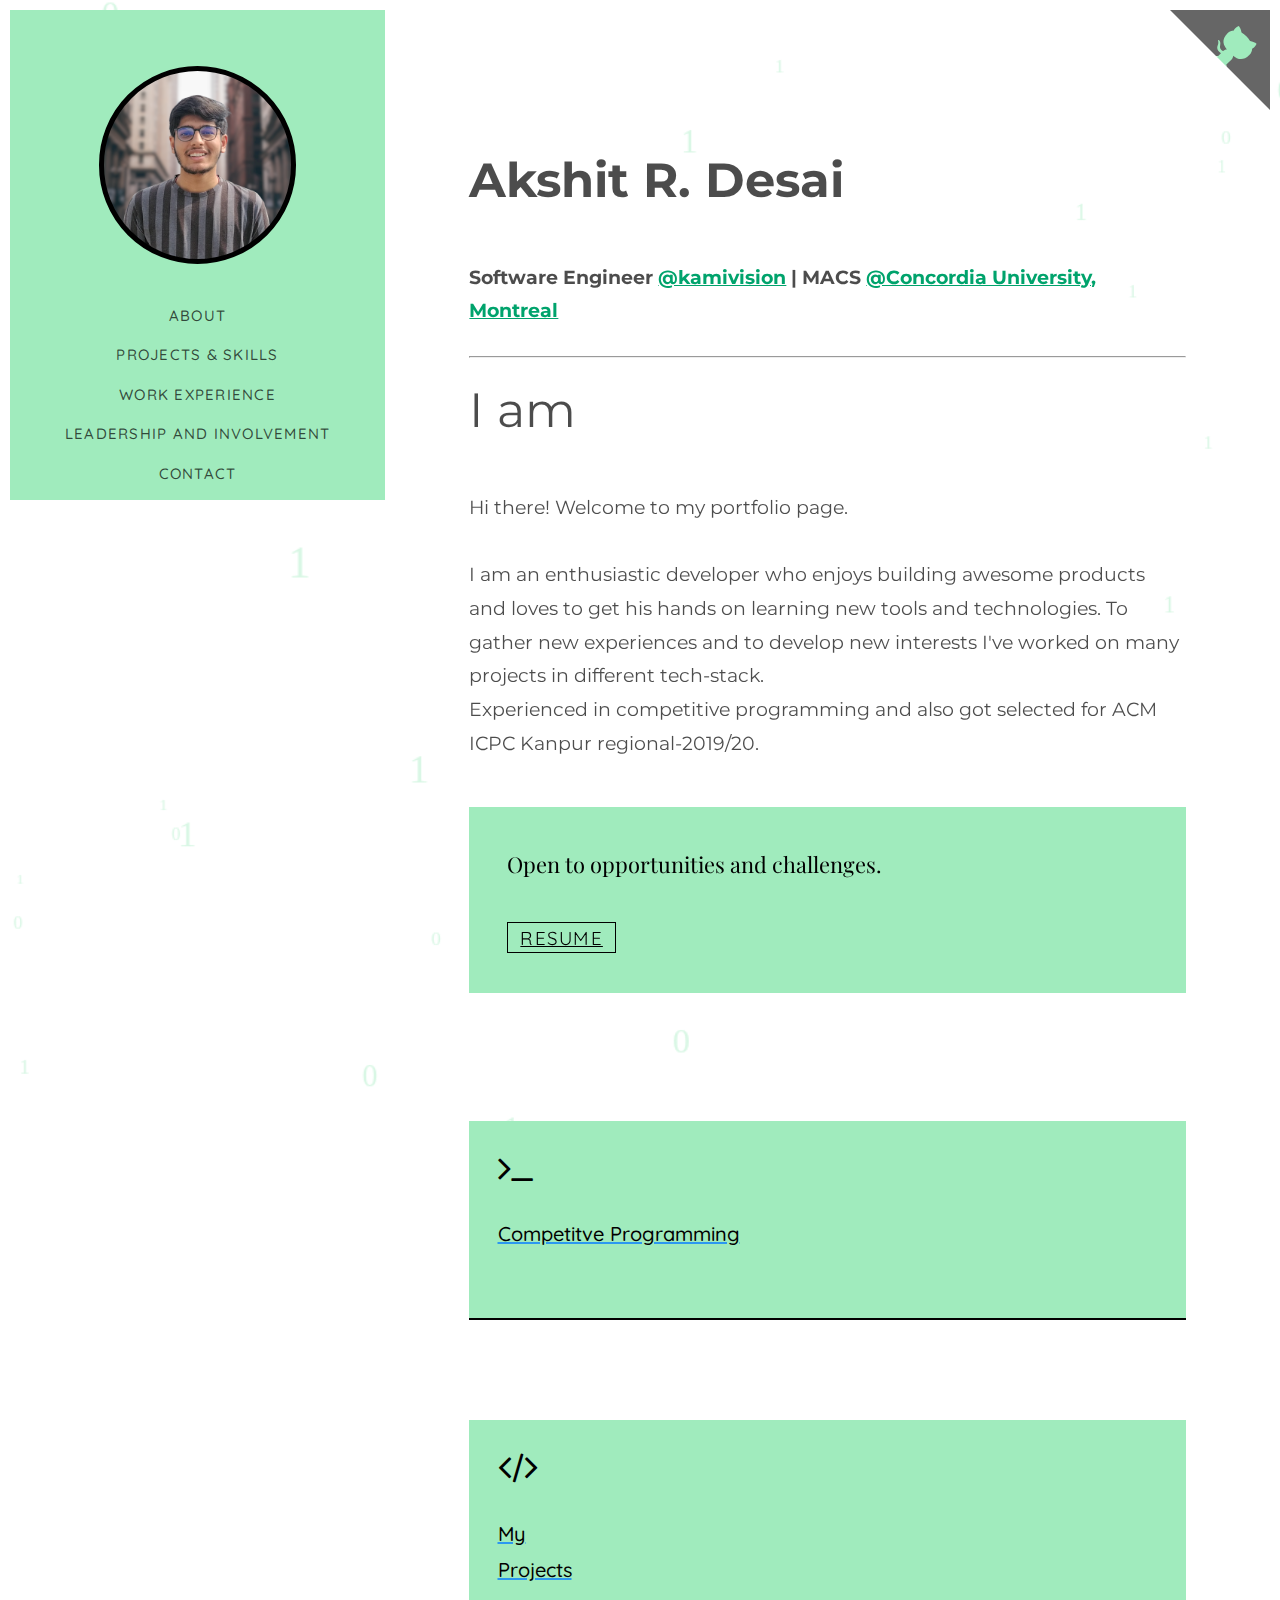
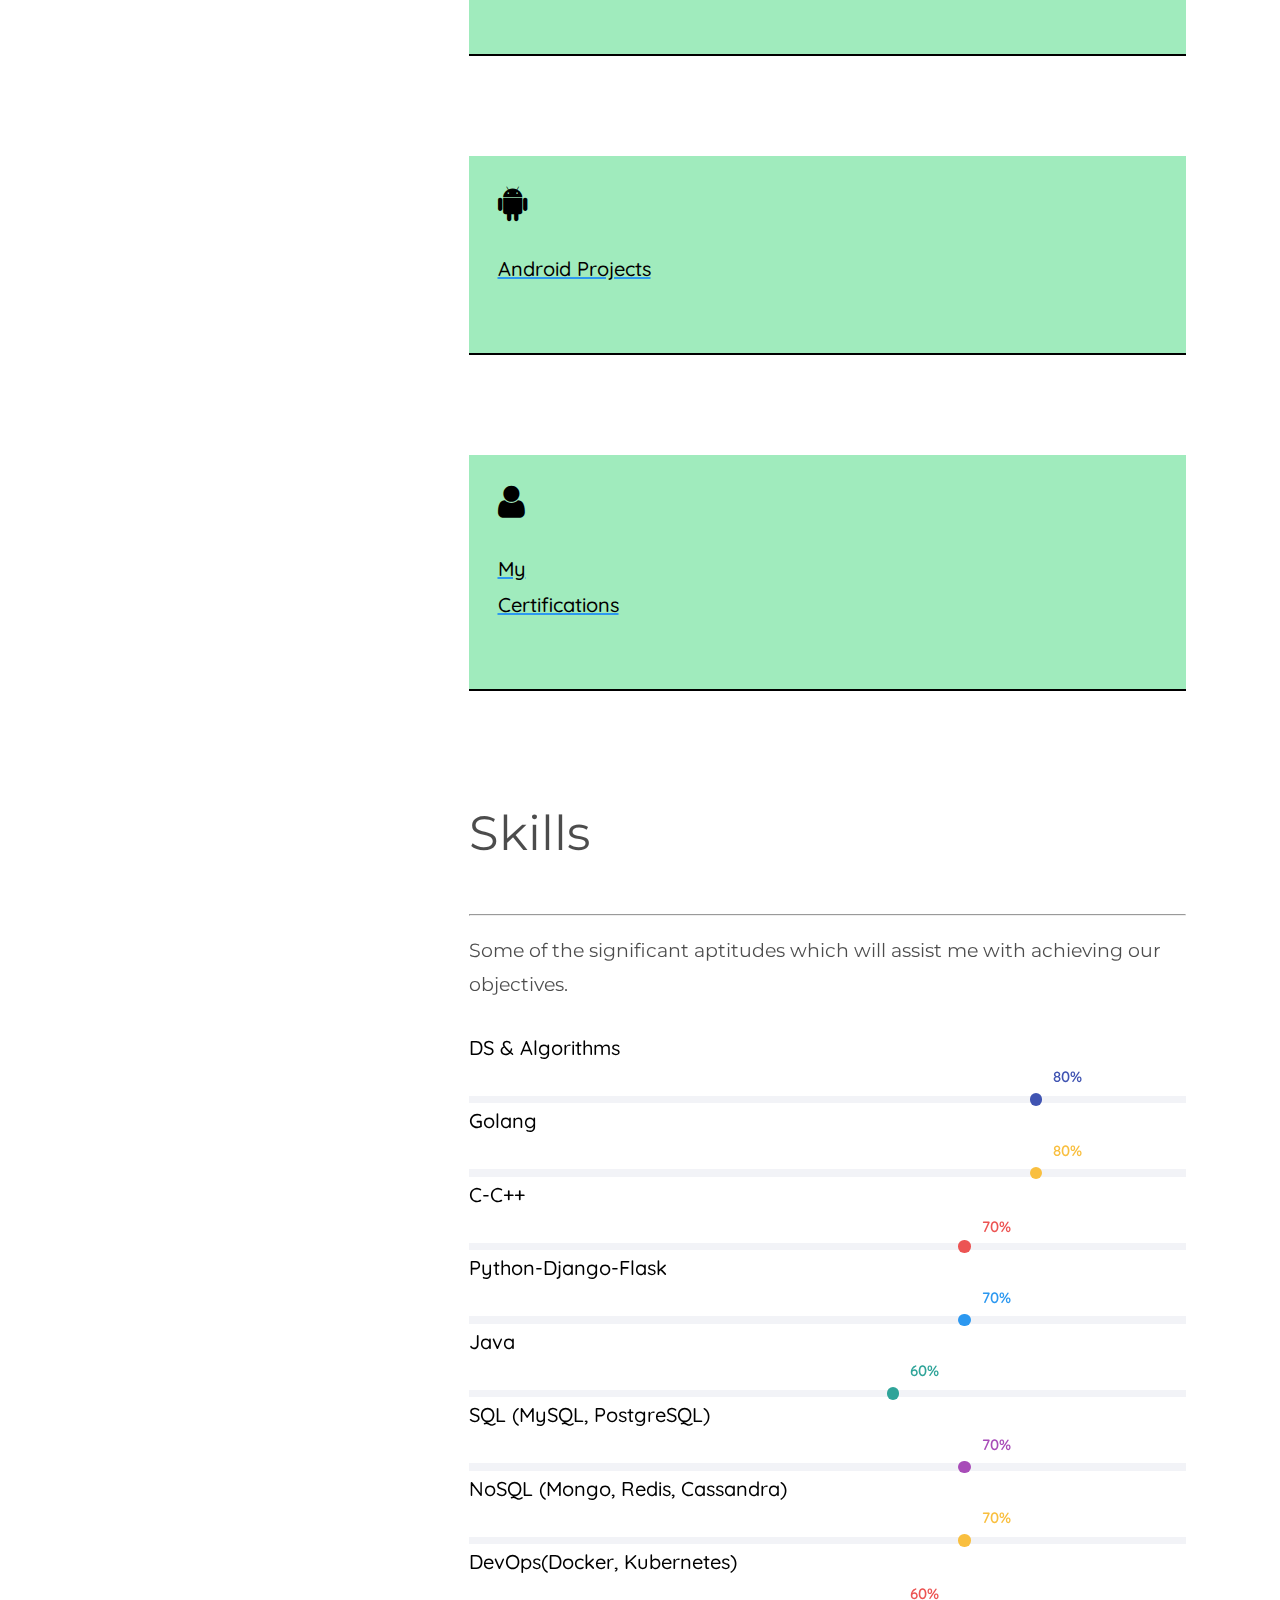
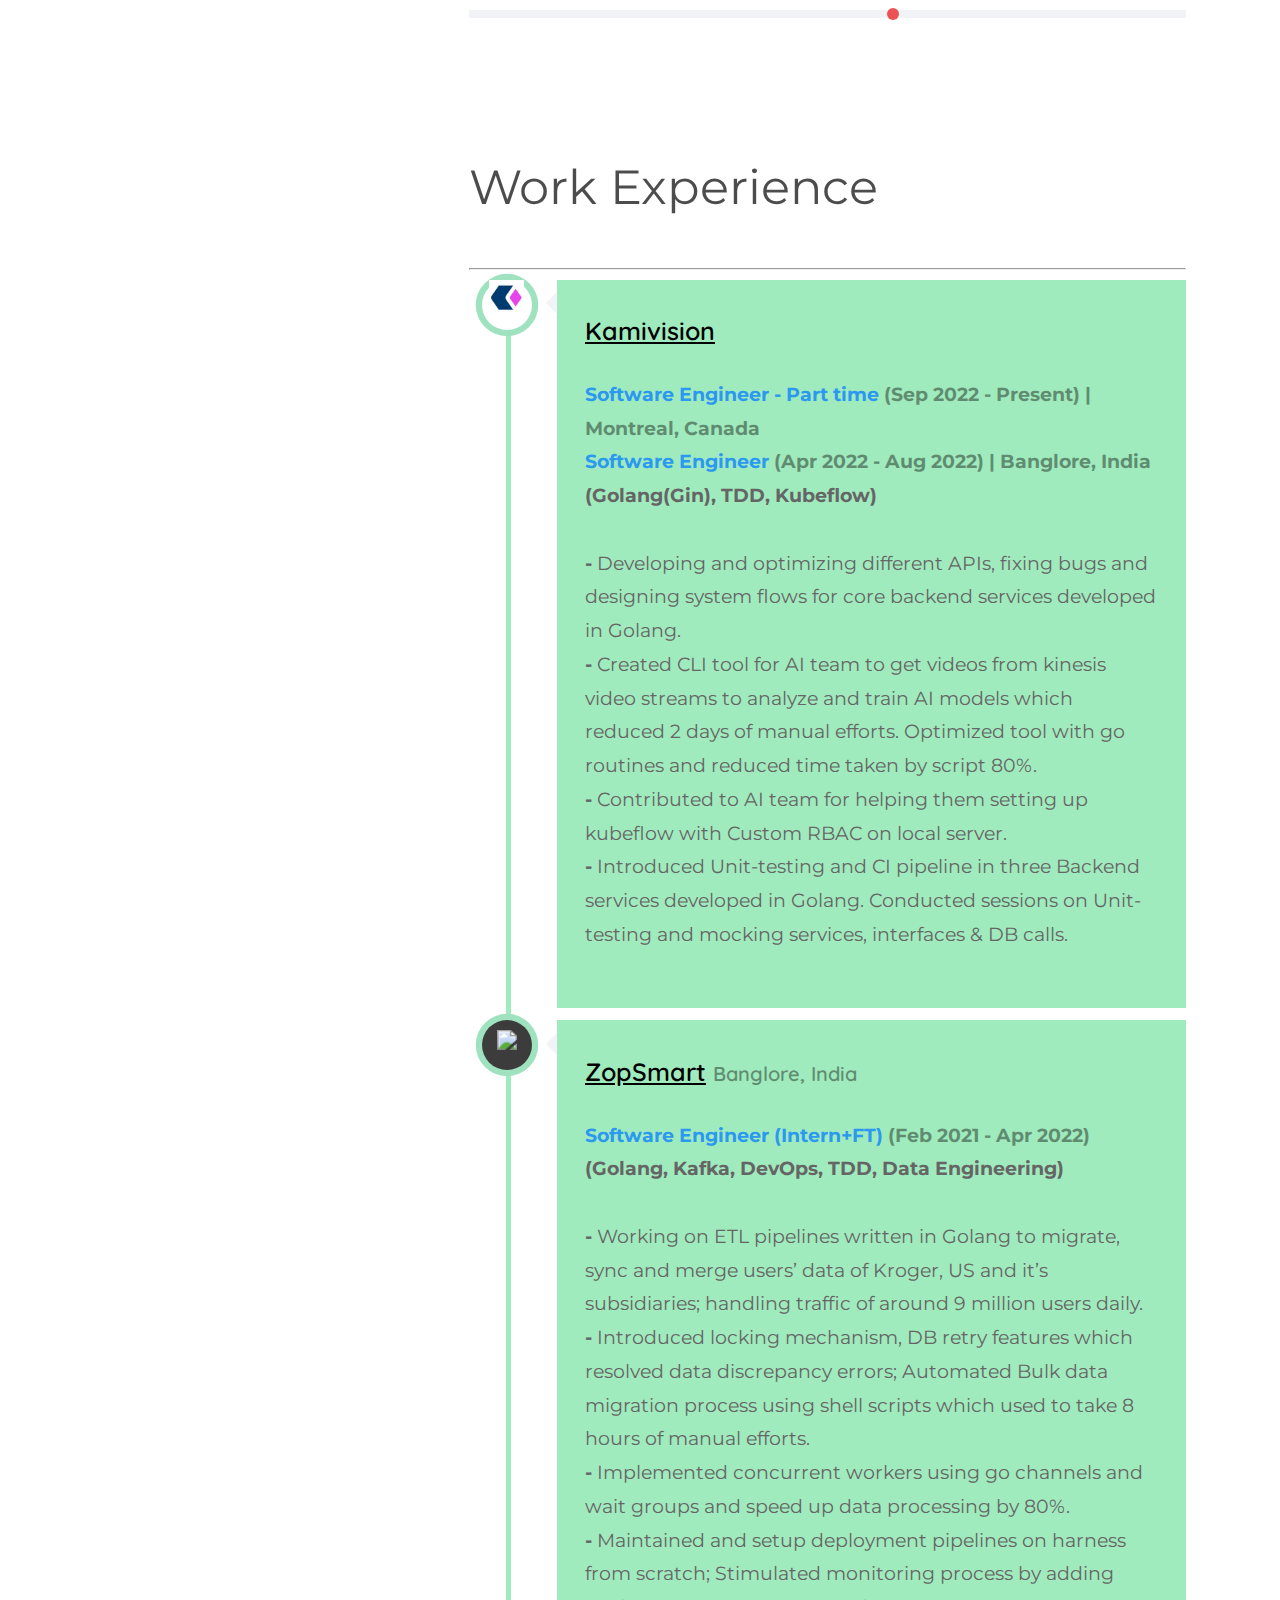
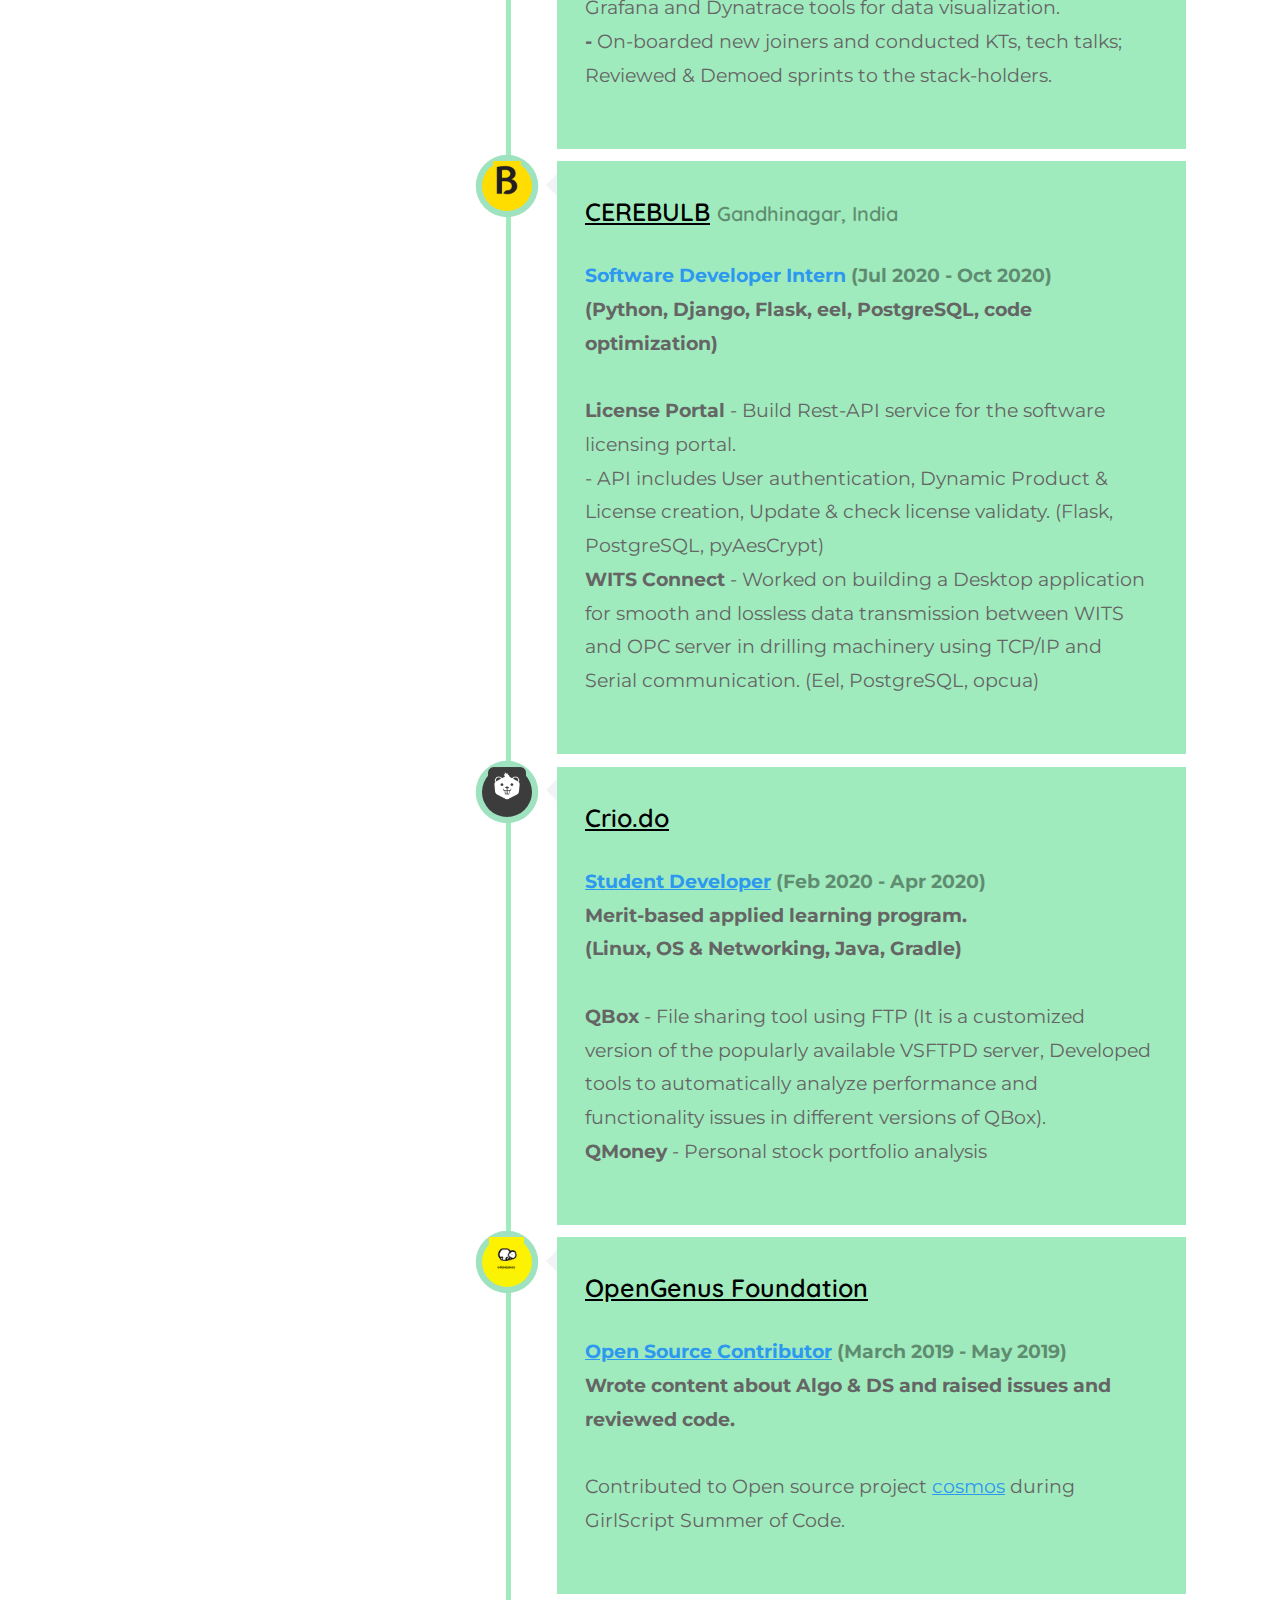
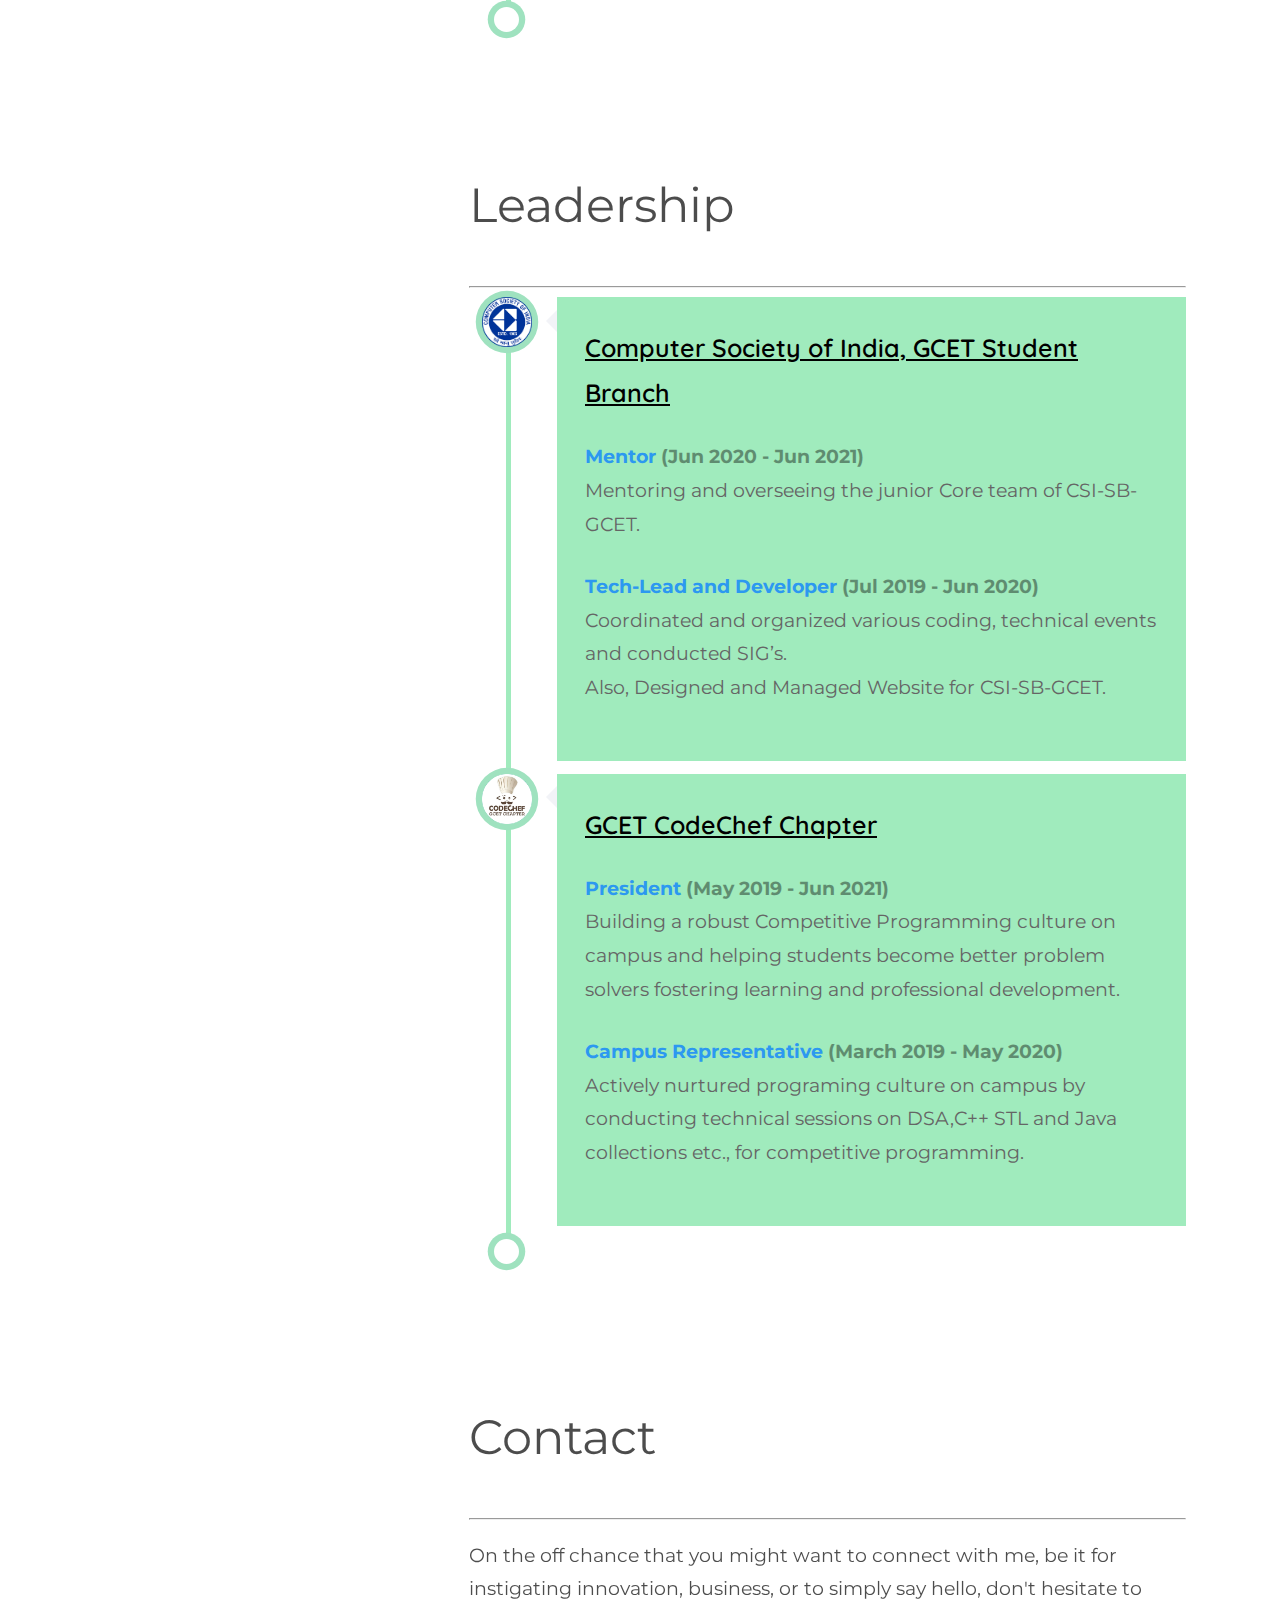
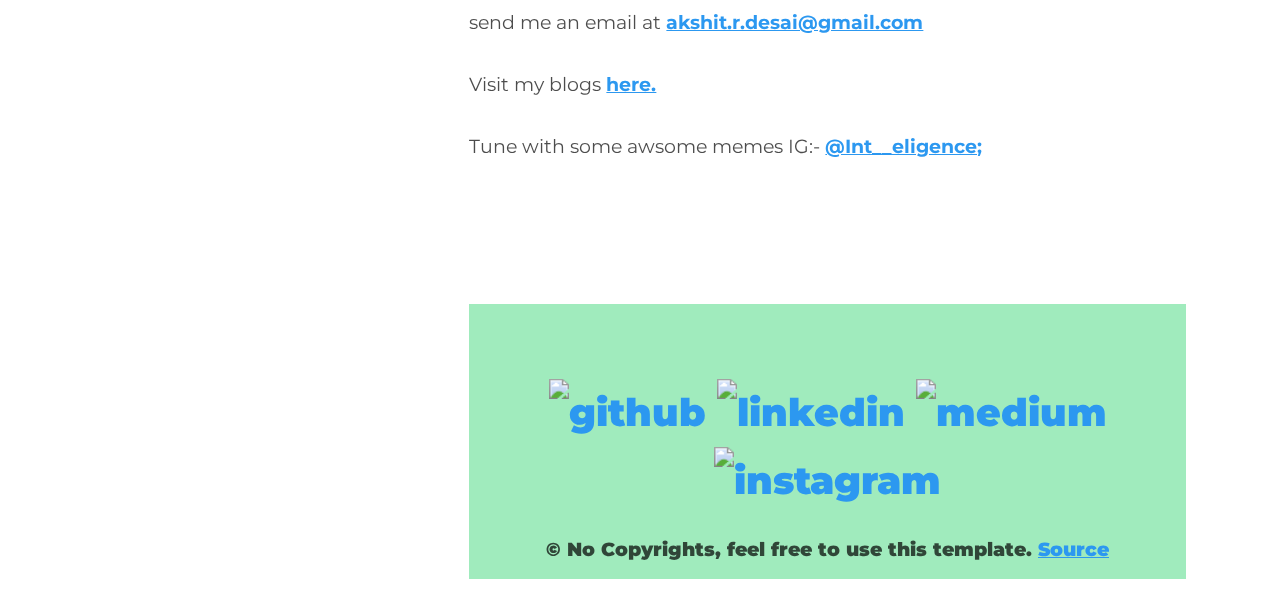
==== index.html @ c49ca8ce "Update index.html" ====
<!DOCTYPE HTML>
<html>
   <head>
      <meta charset="utf-8">
      <meta http-equiv="X-UA-Compatible" content="IE=edge">
      <title>Akshit R Desai - Portfolio Webpage</title>
      <meta name="viewport" content="width=device-width, initial-scale=1">
      <meta name="description" content="Portfolio webpage of Akshit Desai" />
      <meta name="keywords" content="portfolio,website,personal website,github,projects,computer science and engineering" />
      <meta name="author" content="Akshit Desai" />
      <!--Social Media icons--> 
      <link rel="stylesheet" href="https://cdnjs.cloudflare.com/ajax/libs/font-awesome/4.7.0/css/font-awesome.min.css">
      <!-- Place favicon.ico and apple-touch-icon.png in the root directory -->
      <link rel="icon" type="image/png" href="logo.png">
      <link href="https://fonts.googleapis.com/css?family=Quicksand:300,400,500,700" rel="stylesheet">
      <link href="https://fonts.googleapis.com/css?family=Playfair+Display:400,400i,700" rel="stylesheet">
      <link href="https://fonts.googleapis.com/css?family=Montserrat|Open+Sans|Raleway&display=swap" rel="stylesheet">
      <link href="https://fonts.googleapis.com/css?family=Montserrat&display=swap" rel="stylesheet">
      <!-- Animate.css -->
      <link rel="stylesheet" href="css/animate.css">
      <!-- Bootstrap  -->
      <link rel="stylesheet" href="css/bootstrap.css">
      <!-- Flexslider  -->
      <link rel="stylesheet" href="css/flexslider.css">
      <!-- Flaticons  -->
      <link rel="stylesheet" href="fonts/flaticon/font/flaticon.css">
      <!-- Theme style  -->
      <link rel="stylesheet" href="css/style.css">
      <!-- Modernizr JS -->
      <script src="js/modernizr-2.6.2.min.js"></script>
   </head>
   <body>
      <canvas id="canvas"></canvas>
      <div id="colorlib-page">
         <div class="container-wrap">
            <a href="#" class="js-colorlib-nav-toggle colorlib-nav-toggle" data-toggle="collapse" data-target="#navbar" aria-expanded="false" aria-controls="navbar"><i></i></a> 
            <!-- Side bar -->
            <aside id="colorlib-aside" role="complementary" class="border js-fullheight">
               <div class="text-center">
                  <div class="author-img" style="background-image: url(images/Akshit.png);"></div>
                  <!-- <h1 id="colorlib-logo"><a href="index.html">Akshit Desai</a></h1> -->
               </div>
               <nav id="colorlib-main-menu" role="navigation" class="navbar">
                  <div id="navbar" class="collapse">
                     <ul>
                        <li><a href="#" data-nav-section="about">About</a></li>
                        <li><a href="#" data-nav-section="skills">Projects & Skills</a></li>
                        <li><a href="#" data-nav-section="experience">Work Experience</a></li>
                        <li><a href="#" data-nav-section="leadership">Leadership and Involvement</a></li>
                        <li><a href="#" data-nav-section="contact">Contact</a></li>
                     </ul>
                  </div>
               </nav>
            </aside>
            <!-- Github ribbon -->
            <a href="https://github.com/akshitdesai/akshitdesai.github.io" target="_blank" class="github-corner" aria-label="View source on GitHub">
               <svg width="80" height="80" viewBox="0 0 250 250" style="fill:#666666; color:#A0EBBD; position: absolute; top: 0; border: 0; right: 0;" aria-hidden="true">
                  <path d="M0,0 L115,115 L130,115 L142,142 L250,250 L250,0 Z"></path>
                  <path d="M128.3,109.0 C113.8,99.7 119.0,89.6 119.0,89.6 C122.0,82.7 120.5,78.6 120.5,78.6 C119.2,72.0 123.4,76.3 123.4,76.3 C127.3,80.9 125.5,87.3 125.5,87.3 C122.9,97.6 130.6,101.9 134.4,103.2" fill="currentColor" style="transform-origin: 130px 106px;" class="octo-arm"></path>
                  <path d="M115.0,115.0 C114.9,115.1 118.7,116.5 119.8,115.4 L133.7,101.6 C136.9,99.2 139.9,98.4 142.2,98.6 C133.8,88.0 127.5,74.4 143.8,58.0 C148.5,53.4 154.0,51.2 159.7,51.0 C160.3,49.4 163.2,43.6 171.4,40.1 C171.4,40.1 176.1,42.5 178.8,56.2 C183.1,58.6 187.2,61.8 190.9,65.4 C194.5,69.0 197.7,73.2 200.1,77.6 C213.8,80.2 216.3,84.9 216.3,84.9 C212.7,93.1 206.9,96.0 205.4,96.6 C205.1,102.4 203.0,107.8 198.3,112.5 C181.9,128.9 168.3,122.5 157.7,114.1 C157.9,116.9 156.7,120.9 152.7,124.9 L141.0,136.5 C139.8,137.7 141.6,141.9 141.8,141.8 Z" fill="currentColor" class="octo-body"></path>
               </svg>
            </a>
            <style>.github-corner:hover .octo-arm{animation:octocat-wave 560ms ease-in-out}@keyframes octocat-wave{0%,100%{transform:rotate(0)}20%,60%{transform:rotate(-25deg)}40%,80%{transform:rotate(10deg)}}@media (max-width:500px){.github-corner:hover .octo-arm{animation:none}.github-corner .octo-arm{animation:octocat-wave 560ms ease-in-out}}</style>
            <!--  main page  -->
            <div id="colorlib-main">

               <!---------------About me<span style="color: #FACD69"></span> ---------------------->
               <section class="colorlib-about" data-section="about">
                  <div class="colorlib-narrow-content">
                     <div class="row">
                        <div class="col-md-12">
                           <div class="row row-bottom-padded-sm animate-box" data-animate-effect="fadeInLeft">
                              <div class="col-md-12">
                                 <div class="about-desc">
                                    </br>
                                    <h1> <strong>Akshit R. Desai</strong> </h1>
                                    <strong>
                                       <p> 
                                          Software Engineer <a href="https://kamivision.com/" style="color: #00A36C;" target="_blank">@kamivision</a> 
                                          
                                          | MACS <a href="https://www.concordia.ca/ginacody/computer-science-software-eng/programs/computer-science/mapcompsc.html" style="color: #00A36C;" target="_blank">@Concordia University, Montreal</a>
                                       </p>
                                    </strong>
                                    <hr>
                                    <h1>I am 
                                       <span style="color: #00A36C" class="txt-type" data-wait="500" data-words='["an avid learner.", "a problem solver.", "a developer.", "a gamer."]'></span>
                                    </h1>
                                       <p> 
                                          Hi there! Welcome to my portfolio page.</br></br> 
                                          I am an enthusiastic developer who enjoys building awesome products and loves to get his hands on learning new tools and technologies.
                                          To gather new experiences and to develop new interests I've worked on many projects in different tech-stack.<br>
                                          Experienced in competitive programming and also got selected for ACM ICPC Kanpur regional-2019/20.
                                       </p>
                                 </div>
                              </div>
                              
                           </div>
                        </div>
                     </div>
                     <div class="row">
                        <div class="col-md-12 animate-box" data-animate-effect="fadeInLeft">
                           <div class="hire">
                              <h3><span style="color: #000">Open to opportunities and challenges.<span></h3>
                              <a href="Akshit-Desai-Resume.pdf" target="_blank" class="btn-hire" style="text-align: center;">Resume</a>
                           </div>
                        </div>
                     </div>
                  </div>
               </section>
               </br>
               
               <!------Skills---------------->
               <section class="colorlib-skills" data-section="skills">
                  <div class="colorlib-narrow-content">
                     <div class="row">
                        <div class="col-md-12">
                           <div class="row">
                              <div class="col-md-3 animate-box" data-animate-effect="fadeInRight">
                                 <a href="cp.html" >
                                    <div class="services color-1">
                                       <span class="icon2"><i class="fa fa-terminal"></i></span>
                                       <h3>Competitve Programming</h3>
                                    </div>
                                 </a>
                              </div>
                              <div class="col-md-3 animate-box" data-animate-effect="fadeInRight">
                                 <a href="projects.html">
                                    <div class="services color-1">
                                       <span class="icon2"><i class="fa fa-code"></i></span>
                                       <h3>My<br>Projects</h3>
                                    </div>
                                 </a>
                              </div>
                              <div class="col-md-3 animate-box" data-animate-effect="fadeInRight">
                                 <a href="android.html">
                                    <div class="services color-1">
                                       <span class="icon2"><i class="fa fa-android"></i></span>
                                       <h3>Android Projects</h3>
                                    </div>
                                 </a>
                              </div>
                              <div class="col-md-3 animate-box" data-animate-effect="fadeInRight">
                                 <a href="cert.html">
                                    <div class="services color-1 timeline-label">
                                       <span class="icon2"><i class="fa fa-user"></i></span>
                                       <h3>My<br>Certifications</h3>
                                    </div>
                                 </a>
                              </div>
                           </div>
                        </div>
                     </div>
                  </div>
                  <div class="colorlib-narrow-content">
                     <div class="row">
                        <div class="col-md-6 col-md-offset-3 col-md-pull-3 animate-box" data-animate-effect="fadeInLeft">
                           <div class="about-desc">
                              <h1>Skills</h1>
                              <hr>
                           </div>
                        </div>
                     </div>
                     <p>Some of the significant aptitudes which will assist me with achieving our objectives.</p>
                     <div class="row">
                        <div class="col-md-6 animate-box" data-animate-effect="fadeInRight">
                          <div class="progress-wrap">
                             <h3 style="font-weight: 500;">DS & Algorithms</h3>
                             <div class="progress">
                                <div class="progress-bar color-6" role="progressbar" aria-valuenow="80"
                                   aria-valuemin="0" aria-valuemax="100" style="width:80%">
                                   <span>80%</span>
                                </div>
                             </div>
                          </div>
                       </div>
                       <div class="col-md-6 animate-box" data-animate-effect="fadeInRight">
                          <div class="progress-wrap">
                             <h3 style="font-weight: 500;">Golang</h3>
                             <div class="progress">
                                <div class="progress-bar color-3" role="progressbar" aria-valuenow="30"
                                   aria-valuemin="0" aria-valuemax="100" style="width:80%">
                                   <span>80%</span>
                                </div>
                             </div>
                          </div>
                       </div>
                        <div class="col-md-6 animate-box" data-animate-effect="fadeInLeft">
                           <div class="progress-wrap">
                              <h3 style="font-weight: 500;">C-C++</h3>
                              <div class="progress">
                                 <div class="progress-bar color-2" role="progressbar" aria-valuenow="80"
                                    aria-valuemin="0" aria-valuemax="100" style="width:70%">
                                    <span>70%</span>
                                 </div>
                              </div>
                           </div>
                        </div>
                        <div class="col-md-6 animate-box" data-animate-effect="fadeInLeft">
                           <div class="progress-wrap">
                              <h3 style="font-weight: 500;">Python-Django-Flask</h3>
                              <div class="progress">
                                 <div class="progress-bar color-1" role="progressbar" aria-valuenow="40"
                                    aria-valuemin="0" aria-valuemax="100" style="width:70%">
                                    <span>70%</span>
                                 </div>
                              </div>
                           </div>
                        </div>
                        <div class="col-md-6 animate-box" data-animate-effect="fadeInRight">
                           <div class="progress-wrap">
                              <h3 style="font-weight: 500;">Java</h3>
                              <div class="progress">
                                 <div class="progress-bar color-5" role="progressbar" aria-valuenow="60"
                                    aria-valuemin="0" aria-valuemax="100" style="width:60%">
                                    <span>60%</span>
                                 </div>
                              </div>
                           </div>
                        </div>
                        <div class="col-md-6 animate-box" data-animate-effect="fadeInleft">
                           <div class="progress-wrap">
                              <h3 style="font-weight: 500;">SQL (MySQL, PostgreSQL)</h3>
                              <div class="progress">
                                 <div class="progress-bar color-4" role="progressbar" aria-valuenow="50"
                                    aria-valuemin="0" aria-valuemax="100" style="width:70%">
                                    <span>70%</span>
                                 </div>
                              </div>
                           </div>
                        </div>
                        <div class="col-md-6 animate-box" data-animate-effect="fadeInRight">
                           <div class="progress-wrap">
                              <h3 style="font-weight: 500;">NoSQL (Mongo, Redis, Cassandra)</h3>
                              <div class="progress">
                                 <div class="progress-bar color-3" role="progressbar" aria-valuenow="70"
                                    aria-valuemin="0" aria-valuemax="100" style="width:70%">
                                    <span>70%</span>
                                 </div>
                              </div>
                           </div>
                        </div>
                        <div class="col-md-6 animate-box" data-animate-effect="fadeInLeft">
                           <div class="progress-wrap">
                              <h3 style="font-weight: 500;">DevOps(Docker, Kubernetes)</h3>
                              <div class="progress">
                                 <div class="progress-bar color-2" role="progressbar" aria-valuenow="70"
                                    aria-valuemin="0" aria-valuemax="100" style="width:60%">
                                    <span>60%</span>
                                 </div>
                              </div>
                           </div>
                        </div>
                     </div>
                      </div>
               </section>
               </br>

               <!-- Work Experience   -->
               <section class="colorlib-experience" data-section="experience">
                  <div class="colorlib-narrow-content">
                     <div class="row">
                        <div class="col-md-6 col-md-offset-3 col-md-pull-3 animate-box" data-animate-effect="fadeInLeft">
                           <div class="about-desc">
                            <h1>Work Experience</h1>
                           <hr>
                            </div>
                        </div>
                     </div>
                     <div class="row">
                        <div class="col-md-12">
                           <div class="timeline-centered">
                              <article class="timeline-entry animate-box" data-animate-effect="fadeInRight">
                                 <div class="timeline-entry-inner">
                                    <div class="timeline-icon color-9">
                                       <img src="images/kamivision.png" height="28">
                                    </div>
                                    <div class="timeline-label">
                                       <h2>
                                          <a href="https://kamivision.com/" target="_blank">Kamivision</a> 
                                          <span style="color:black"></span>
                                       </h2>
                                       <p>
                                          <strong>
                                             <a>Software Engineer - Part time</a>
                                             <span style="color:black"> (Sep 2022 - Present) | Montreal, Canada</span>
                                          </br>
                                             <a>Software Engineer </a>
                                             <span style="color:black"> (Apr 2022 - Aug 2022) | Banglore, India</span>
                                          </strong>
                                          <br>
                                          <strong>
                                             (Golang(Gin), TDD, Kubeflow)
                                          </strong>
                                          <br>
                                          <br><strong>- </strong> Developing and optimizing different APIs, fixing bugs and designing system flows for core backend services developed in Golang.
                                          <br><strong>- </strong> Created CLI tool for AI team to get videos from kinesis video streams to analyze and train AI models which reduced 2 days of manual efforts. Optimized tool with go routines and reduced time taken by script 80%.
                                          <br><strong>- </strong> Contributed to AI team for helping them setting up kubeflow with Custom RBAC on local server.
                                          <br><strong>- </strong> Introduced Unit-testing and CI pipeline in three Backend services developed in Golang. Conducted sessions on Unit-testing and mocking services, interfaces & DB calls.
                                       </p>
                                    </div>
                                 </div>
                              </article>
                              <article class="timeline-entry animate-box" data-animate-effect="fadeInRight">
                                 <div class="timeline-entry-inner">
                                    <div class="timeline-icon color-7">
                                       <img src="images/zopsmart.png" height="29">
                                    </div>
                                    <div class="timeline-label">
                                       <h2>
                                          <a href="https://zopsmart.com/" target="_blank">ZopSmart</a> 
                                          <span style="color:black">Banglore, India</span>
                                       </h2>
                                       <p>
                                          <strong>
                                             <a>Software Engineer (Intern+FT) </a>
                                             <span style="color:black">(Feb 2021 - Apr 2022)</span>
                                          </strong>
                                          <br>
                                          <strong>
                                             (Golang, Kafka, DevOps, TDD, Data Engineering)
                                          </strong>
                                          <br>
                                          <br><strong>- </strong> Working on ETL pipelines written in Golang to migrate, sync and merge users’ data of Kroger, US and it’s subsidiaries; handling traffic of around 9 million users daily.
                                          <br><strong>- </strong> Introduced locking mechanism, DB retry features which resolved data discrepancy errors; Automated Bulk data migration process using shell scripts which used to take 8 hours of manual efforts.
                                          <br><strong>- </strong> Implemented concurrent workers using go channels and wait groups and speed up data processing by 80%.
                                          <br><strong>- </strong> Maintained and setup deployment pipelines on harness from scratch; Stimulated monitoring process by adding Grafana and Dynatrace tools for data visualization.
                                          <br><strong>- </strong> On-boarded new joiners and conducted KTs, tech talks; Reviewed & Demoed sprints to the stack-holders.
                                       </p>
                                    </div>
                                 </div>
                              </article>
                              <article class="timeline-entry animate-box" data-animate-effect="fadeInRight">
                                 <div class="timeline-entry-inner">
                                    <div class="timeline-icon color-6">
                                       <!-- <i class="fa fa-code"></i> -->
                                       <img src="images/cerebulb.png" height="30">
                                    </div>
                                    <div class="timeline-label">
                                       <h2>
                                          <a href="https://www.cerebulb.com/" target="_blank">CEREBULB</a> 
                                          <span style="color:black">Gandhinagar, India</span>
                                       </h2>
                                       <p>
                                          <strong>
                                             <a>Software Developer Intern</a>
                                             <span style="color:black">(Jul 2020 - Oct 2020)</span>
                                          </strong>
                                          <br>
                                          <strong>
                                             (Python, Django, Flask, eel, PostgreSQL, code optimization)
                                          </strong>
                                          <br>
                                          <br><strong>License Portal</strong> - Build Rest-API service for the software licensing portal. <br> - API includes User authentication, Dynamic Product & License creation, Update & check license validaty. (Flask, PostgreSQL, pyAesCrypt)
                                          <br><strong>WITS Connect</strong> - Worked on building a Desktop application for smooth and lossless data transmission between WITS and OPC server in drilling machinery using TCP/IP and Serial communication. (Eel, PostgreSQL, opcua)
                                       </p>
                                    </div>
                                 </div>
                              </article>
                              <article class="timeline-entry animate-box" data-animate-effect="fadeInRight">
                                 <div class="timeline-entry-inner">
                                    <div class="timeline-icon color-7">
                                       <!-- <i class="fa fa-code"></i> -->
                                       <img src="images/criodo.png" height="30">
                                    </div>
                                    <div class="timeline-label">
                                       <h2>
                                          <a href="https://crio.do/welcome/" target="_blank">Crio.do</a>
                                       </h2>
                                       <p>
                                          <strong>
                                             <a href="https://criodo.github.io/Crio-Launch-Feb-2020-akshitdesai2000/" target="_blank">Student Developer</a>
                                             <span style="color:black">(Feb 2020 - Apr 2020)</span>
                                          </strong>
                                          <br>
                                          <strong>
                                                Merit-based applied learning program.<br>(Linux, OS & Networking, Java, Gradle)
                                          </strong>
                                          
                                          <br><br><strong>QBox</strong> - File sharing tool using FTP (It is a customized version of the popularly available VSFTPD server, Developed tools to automatically analyze performance and functionality issues in different versions of QBox).
                                          <br><strong>QMoney </strong>- Personal stock portfolio analysis
                                       </p>
                                    </div>
                                 </div>
                              </article>
                              <article class="timeline-entry animate-box" data-animate-effect="fadeInRight">
                                 <div class="timeline-entry-inner">
                                    <div class="timeline-icon color-8">
                                       <!-- <i class="fa fa-globe"></i> -->
                                       <img src="images/opengenus.png" height="28">
                                    </div>
                                    <div class="timeline-label">
                                       <h2>
                                          <a href="http://www.opengenus.org/" target="_blank">OpenGenus Foundation</a>
                                       </h2>
                                       <p>
                                          <strong>
                                             <a href="https://iq.opengenus.org/author/akshitdesai/" target="_blank">Open Source Contributor</a>
                                             <span style="color:black">(March 2019 - May 2019)</span>
                                          </strong>
                                          <br>
                                          <strong>Wrote content about Algo & DS and raised issues and reviewed code.</strong>
                                          <br>
                                          <br>Contributed to Open source project
                                          <a href="https://github.com/OpenGenus/cosmos" target="_blank">cosmos</a>
                                          during GirlScript Summer of Code.
                                       </p>
                                    </div>
                                 </div>
                              </article>
                              <article class="timeline-entry begin animate-box" data-animate-effect="fadeInBottom">
                                 <div class="timeline-entry-inner">
                                    <div class="timeline-icon color-none">
                                    </div>
                                 </div>
                              </article>
                           </div>
                        </div>
                     </div>
                  </div>
               </section>

               <!-- Leadership -->
               <section class="colorlib-experience" data-section="leadership">
                  <div class="colorlib-narrow-content">
                     <div class="row">
                        <div class="col-md-6 col-md-offset-3 col-md-pull-3 animate-box" data-animate-effect="fadeInLeft">
                           <div class="about-desc">
                            <h1>Leadership</h1>
                           <hr>
                            </div>
                        </div>
                     </div>
                     <div class="row">
                        <div class="col-md-12">
                           <div class="timeline-centered">
                              <article class="timeline-entry animate-box" data-animate-effect="fadeInRight">
                                 <div class="timeline-entry-inner">
                                    <div class="timeline-icon color-5">
                                       <!-- <i class="fa fa-user"></i> -->
                                       <img src="images/csi.png" height="40">
                                    </div>
                                    <div class="timeline-label">
                                       <h2>
                                          <a href="https://www.linkedin.com/company/csi-student-branch-gcet/" target="_blank">Computer Society of India, GCET Student Branch</a> 
                                       </h2>
                                       <p>
                                          <strong>
                                             <a style="color:#2c98f0">Mentor</a>
                                             <span style="color:black;">(Jun 2020 - Jun 2021)</span>
                                          </strong>
                                          <br> Mentoring and overseeing the junior Core team of CSI-SB-GCET.
                                       </p>
                                       <p>
                                          <strong>
                                             <a style="color:#2c98f0">Tech-Lead and Developer</a>
                                             <span style="color:black;">(Jul 2019 - Jun 2020)</span>
                                          </strong>
                                          <br> Coordinated and organized various coding, technical events and conducted SIG’s.
                                          <br> Also, Designed and Managed Website for CSI-SB-GCET.
                                       </p>
                                    </div>
                                 </div>
                              </article>
                              <article class="timeline-entry animate-box" data-animate-effect="fadeInRight">
                                 <div class="timeline-entry-inner">
                                    <div class="timeline-icon color-5">
                                       <!-- <i class="fa fa-user"></i> -->
                                       <img src="images/gcc.png" height="40">
                                    </div>
                                    <div class="timeline-label">
                                       <h2>
                                          <a href="https://www.codechef.com/campus_chapter/CodeChef_GCET_Chapter" target="_blank">GCET CodeChef Chapter</a> 
                                       </h2>
                                       <p>
                                          <strong>
                                             <a style="color:#2c98f0">President</a>
                                             <span style="color:black;">(May 2019 - Jun 2021)</span>
                                          </strong>
                                          <br> Building a robust Competitive Programming culture on campus and helping students become better problem solvers fostering learning and professional development.
                                       </p>
                                       <p>
                                          <strong>
                                             <a style="color:#2c98f0">Campus Representative</a>
                                             <span style="color:black;">(March 2019 - May 2020)</span>
                                          </strong>
                                          <br> Actively nurtured programing culture on campus by conducting technical sessions on DSA,C++ STL and Java collections etc., for competitive programming.
                                       </p>
                                    </div>
                                 </div>
                              </article>
                              <article class="timeline-entry begin animate-box" data-animate-effect="fadeInBottom">
                                 <div class="timeline-entry-inner">
                                    <div class="timeline-icon color-none">
                                    </div>
                                 </div>
                              </article>
                           </div>
                        </div>
                     </div>
                  </div>
               </section>

               <!--------Contact---------->
               <section class="colorlib-contact" data-section="contact">
                  <div class="colorlib-narrow-content">
                     <div class="row">
                        <div class="col-md-12">
                           <div class="row row-bottom-padded-sm animate-box" data-animate-effect="fadeInLeft">
                              <div class="about-desc">
                                 <h1>Contact</h1>
                                 <hr>
                              </div>
                              <p>
                                 On the off chance that you might want to connect with me, be it for instigating innovation, business, or to simply say hello, don't hesitate to send me an email at 
                                 <strong>
                                    <a href = "mailto: akshit.r.desai@gmail.com">akshit.r.desai@gmail.com</a>
                                 </strong>
                              </p>
                              <p>Visit my blogs 
                                 <strong>
                                    <a href="https://medium.com/@akshitdesai" target="_blank">here.</a>
                                 </strong>
                              </p>
                              <p>Tune with some awsome memes IG:- 
                                 <Strong>
                                    <a href="https://www.instagram.com/int__eligence/" target="_blank"> @Int__eligence;</a>
                                 <strong>
                              </p>
                           </div>
                        </div>
                     </div>
                  </div>
               </section>
               <!------------Footer------------>
               <section class="colorlib-footer" data-section="footer">
                  <div class="colorlib-narrow-content">
                     <div class="row">
                        <div class="col-md-12">
                           <div class="row row-bottom-padded-sm animate-box" data-animate-effect="fadeInLeft">
                              <div class="hire">
                                 <div align=center>
                                    <!-- <link href="https://fonts.googleapis.com/css?family=Cookie" rel="stylesheet">
                                    <a class="bmc-button" target="_blank" href="https://www.buymeacoffee.com/akshitdesai"><img src="https://bmc-cdn.nyc3.digitaloceanspaces.com/BMC-button-images/BMC-btn-logo.svg" alt="Buy me a coffee"><span style="margin-left:5px">Buy me a coffee</span></a>
                                    <br><br> -->
                                    <p style="font-size: 30px; margin-bottom: 10px;">
                                       <a href="https://github.com/akshitdesai" target="_blank" style="text-decoration:none">
                                          <img src="images/github.png" alt="github" height="50" width="50">
                                       </a>
                                       <a href="https://www.linkedin.com/in/akshitdesai/" target="_blank" style="text-decoration:none">
                                          <img src="images/linkedin.png"  alt="linkedin" height="50" width="50">
                                       </a>
                                       <a href="https://medium.com/@akshitdesai" target="_blank" style="text-decoration:none">
                                          <img src="images/medium.png" alt="medium" height="50" width="50">
                                       </a>
                                       <a href="https://www.instagram.com/akshitdesai_/" target="_blank" style="text-decoration:none">
                                          <img src="images/instagram.png" alt="instagram" height="50" width="50">
                                       </a>
                                    </p>
                                    <!-- <p>
                                       <strong>
                                          Don't be a 
                                             <span style="color:Red;">stranger,</span> 
                                          Let's
                                             <span style="color:green;">Connect.</span>
                                       </strong>
                                    </p> -->
                                 </div>
                                 <p style="text-align: center; margin-bottom: -20px;">
                                    <strong>&copy; No Copyrights, feel free to use this template.
                                       <a href="https://github.com/vinaysomawat/vinaysomawat.github.io" target="_blank">Source</a>
                                    </strong>
                                 </p>
                              </div>
                           </div>
                        </div>
                     </div>
                  </div>
               </section>
            </div>
            <!-- end:colorlib-main -->
         </div>
         <!-- end:container-wrap -->
      </div>
      <!-- end:colorlib-page -->
      <!-- jQuery -->
      <script src="js/jquery.min.js"></script>
      <!-- jQuery Easing -->
      <script src="js/jquery.easing.1.3.js"></script>
      <!-- Bootstrap -->
      <script src="js/bootstrap.min.js"></script>
      <!-- Waypoints -->
      <script src="js/jquery.waypoints.min.js"></script>
      <!-- Flexslider -->
      <script src="js/jquery.flexslider-min.js"></script>
      <!-- Counters -->
      <script src="js/jquery.countTo.js"></script>
      <!-- MAIN JS -->
      <script src="js/main.js"></script>
      <!-- AnimationIntro JS -->
      <script src="js/intro.js"></script>
      <!-- canvas js -->
      <script src="js/canvas.js"></script>
      <!-- Google tag (gtag.js) -->
      <script async src="https://www.googletagmanager.com/gtag/js?id=G-PDRHNVQJB3"></script>
      <script>
         window.dataLayer = window.dataLayer || [];
         function gtag(){dataLayer.push(arguments);}
         gtag('js', new Date());

         gtag('config', 'G-PDRHNVQJB3');
      </script>
   </body>
</html>
---- css/style.css ----
html {
	zoom: 125%;
}
@font-face {
  font-family: 'icomoon';
  src: url("../fonts/icomoon/icomoon.eot?srf3rx");
  src: url("../fonts/icomoon/icomoon.eot?srf3rx#iefix") format("embedded-opentype"), url("../fonts/icomoon/icomoon.ttf?srf3rx") format("truetype"), url("../fonts/icomoon/icomoon.woff?srf3rx") format("woff"), url("../fonts/icomoon/icomoon.svg?srf3rx#icomoon") format("svg");
  font-weight: normal;
  font-style: normal; }

/* =======================================================
*
* 	Template Style 
*	Edit this section
*
* ======================================================= */
body {
  font-family: "Quicksand", Arial, sans-serif;
  font-weight: 400;
  font-size: 15px;
  line-height: 1.8;
  color: rgba(0, 0, 0, 0.7); }
  @media screen and (max-width: 992px) {
    body {
      font-size: 16px; } 
      h2{
          text-align: center;
      }
canvas {
  position: fixed;
  top: 0;
  left: 0;
}}
canvas {
  position: fixed;
  top: 0;
  left: 0;
}

a {
  color: #2c98f0;
  -webkit-transition: 0.5s;
  -o-transition: 0.5s;
  transition: 0.5s; }
  a:hover, a:active, a:focus {
    color: #2c98f0;
    outline: none;
    text-decoration: none !important; }

p {
  margin-bottom: 1.5em;
    ;
    font-family: 'Montserrat', sans-serif;
}
x{
    margin-bottom: 1.5em;
    background-color:darkkhaki;
    color: black;
    backface-visibility: visible;
}

h1, h4, h5, h6 {
  
  font-family: "Playfair Display", Georgia, serif;
  font-weight: 400;
  margin: 0 0 30px 0; }

h2{
    
  font-family: "Playfair Display", Georgia, serif;
  font-weight: 200;
  margin: 0 0 20px 0;
}
h3{
  color: #000;
  font-family: "Playfair Display", Georgia, serif;
  font-weight: 200;
  margin: 0 0 30px 0;
}

figure {
  margin-bottom: 2.5em;
  float: left;
  width: 100%; }
  figure figcaption {
    font-size: 16px;
    width: 80%;
    margin: 20px auto 0px auto;
    color: #b3b3b3;
    font-style: italic;
    font-family: "Quicksand", Arial, sans-serif; }
    @media screen and (max-width: 480px) {
      figure figcaption {
        width: 100%; } }

::-webkit-selection {
  
  background: #2c98f0; }

::-moz-selection {
  
  background: #2c98f0; }

::selection {
  
  background: #2c98f0; }

#colorlib-page {
  width: 100%;
  overflow: hidden;
  position: relative; }

#colorlib-aside {
  padding-top: 3em;
  padding-bottom: 1px;
  float:left;
  width: 300px;
  position: fixed;
  z-index: 1001;
    background-color: #A0EBBD;
  -webkit-transition: 0.5s;
  -o-transition: 0.5s;
  transition: 0.5s; }
  @media screen and (max-width: 768px) {
    #colorlib-aside {
      width: 300px;
      -moz-transform: translateX(-300px);
      -webkit-transform: translateX(-300px);
      -ms-transform: translateX(-300px);
      -o-transform: translateX(-300px);
      transform: translateX(-300px);
      padding-top: 4em;
	  background-color: #A0EBBD;
        height: auto;
      } }
  #colorlib-aside .author-img {
    width: 150px;
    height: 150px;
    margin: 0 auto;
    margin-bottom: 30px;
    -webkit-border-radius: 50%;
    -moz-border-radius: 50%;
    -ms-border-radius: 50%;
    border-radius: 50%;
    border: 4px solid black;}
#colorlib-aside h1{
    color: #000;
  font-family: 'Raleway', sans-serif;
}
  #colorlib-aside .position {
    display: block;
    margin-bottom: 2em;
    font-size: 12px;
    text-transform: uppercase; }
  #colorlib-aside #colorlib-logo {
    text-align: right;
    font-weight: 700;
    font-size: 30px;
    margin-bottom: .5em;
    display: block;
    width: 100%; }
    #colorlib-aside #colorlib-logo a {
      display: block;
      text-align: center;
      color: #000;
      padding-right: .3em;}
  #colorlib-aside #colorlib-main-menu {
    display: block;
    width: 100%; }
    #colorlib-aside #colorlib-main-menu .collapse {
      display: block !important; }
    #colorlib-aside #colorlib-main-menu ul {
      text-align: center;
      margin: 0;
      padding: 0; }
      @media screen and (max-width: 768px) {
        #colorlib-aside #colorlib-main-menu ul {
          margin: 0 0 2em 0; } }
      #colorlib-aside #colorlib-main-menu ul li {
        margin: 0 0 10px 0;
        padding: 0;
        list-style: none;
        font-size: 12px;
        font-weight: 500;
        text-transform: uppercase;
        letter-spacing: 1px; }
        #colorlib-aside #colorlib-main-menu ul li a {
          color: rgba(0, 0, 0, 0.7);
          text-decoration: none;
          position: relative;
          padding: 10px 0;
          font-family: "Quicksand", Arial, sans-serif;
          -webkit-transition: 0.3s;
          -o-transition: 0.3s;
          transition: 0.3s; }
          #colorlib-aside #colorlib-main-menu ul li a:after {
            content: "";
            position: absolute;
            height: 1px;
            bottom: 7px;
            left: 0;
            right: 0;
            background-color: #888888;
            visibility: hidden;
            -webkit-transform: scaleX(0);
            -moz-transform: scaleX(0);
            -ms-transform: scaleX(0);
            -o-transform: scaleX(0);
            transform: scaleX(0);
            -webkit-transition: all 0.3s cubic-bezier(0.175, 0.885, 0.32, 1.275);
            -moz-transition: all 0.3s cubic-bezier(0.175, 0.885, 0.32, 1.275);
            -ms-transition: all 0.3s cubic-bezier(0.175, 0.885, 0.32, 1.275);
            -o-transition: all 0.3s cubic-bezier(0.175, 0.885, 0.32, 1.275);
            transition: all 0.3s cubic-bezier(0.175, 0.885, 0.32, 1.275); }
          #colorlib-aside #colorlib-main-menu ul li a:hover {
            text-decoration: none;
            color: #888888; }
            #colorlib-aside #colorlib-main-menu ul li a:hover:after {
              visibility: visible;
              -webkit-transform: scaleX(1);
              -moz-transform: scaleX(1);
              -ms-transform: scaleX(1);
              -o-transform: scaleX(1);
              transform: scaleX(1); }
        #colorlib-aside #colorlib-main-menu ul li.active a {
          color: #888888; }
          #colorlib-aside #colorlib-main-menu ul li.active a:after {
            visibility: visible;
            -webkit-transform: scaleX(1);
            -moz-transform: scaleX(1);
            -ms-transform: scaleX(1);
            -o-transform: scaleX(1);
            transform: scaleX(1); }
  #colorlib-aside .colorlib-footer {
    font-size: 20px;
    text-align: center;
    font-weight: 400;
    color: rgba(0, 0, 0, 0.5);
    padding: 0 20px;
    width: 100%;}
    @media screen and (max-width: 768px) {
      #colorlib-aside .colorlib-footer {
        position: fixed;
        height: auto;} }
    #colorlib-aside .colorlib-footer span {
      display: block;}
    #colorlib-aside .colorlib-footer ul {
      padding: 0 20px;
      margin: 0 0 10px 0; }
      #colorlib-aside .colorlib-footer ul li {
        padding: 0 20px;
        margin: 0 0 10px 0;
        display: inline;
        list-style: none; }
#colorlib-aside .colorlib-footer h3 {
    font-family:inherit;
          padding: 4px; }
#colorlib-aside .colorlib-footer h3 a
{
    color: #FF722C;
    font-size: 18px;
}
#rcorners2 {
    border-radius: 15px;
  background: black;
  padding: 20px; 
  width: 50%;
  height: 40px; 
}
        #colorlib-aside .colorlib-footer ul li a {
          color: rgba(255, 255, 255, 0.3);
          padding: 4px; }
          #colorlib-aside .colorlib-footer ul li a:hover, #colorlib-aside .colorlib-footer ul li a:active, #colorlib-aside .colorlib-footer ul li a:focus {
            text-decoration: none;
            outline: none;
            color: black; }

.container-wrap {
  max-width: 1170px;
  margin: 0 auto; }

#colorlib-main {
  width: calc(100% - 300px);
  float: right;
  -webkit-transition: 0.5s;
  -o-transition: 0.5s;
  transition: 0.5s; }
  @media screen and (max-width: 768px) {
    #colorlib-main {
      width: 100%;
      padding: 0 1em; } }

#colorlib-hero {
  min-height: 500px;
  background: #fff url(../images/loader.gif) no-repeat center center;
  width: 100%;
  float: left;
  margin-bottom: 10em;
  clear: both; }
  #colorlib-hero .flexslider {
    border: none;
    z-index: 1;
    margin-bottom: 0; }
    #colorlib-hero .flexslider .slides {
      position: relative;
      overflow: visible; }
      #colorlib-hero .flexslider .slides li {
        background-repeat: no-repeat;
        background-size: cover;
        background-position: bottom center;
        min-height: 400px;
        position: relative; }
    #colorlib-hero .flexslider .flex-control-nav {
      bottom: 20px;
      z-index: 1000;
      left: 20px;
      float: left;
      width: auto; }
      @media screen and (max-width: 768px) {
        #colorlib-hero .flexslider .flex-control-nav {
          right: 20px;
          top: 100px; } }
      #colorlib-hero .flexslider .flex-control-nav li {
        display: block;
        margin-bottom: 10px; }
        #colorlib-hero .flexslider .flex-control-nav li a {
          background: rgba(0, 0, 0, 0.5);
          -webkit-box-shadow: none;
          box-shadow: none;
          width: 12px;
          height: 12px;
          cursor: pointer; }
          #colorlib-hero .flexslider .flex-control-nav li a.flex-active {
            cursor: pointer;
            background: transparent;
            border: 2px solid #2c98f0; }
    #colorlib-hero .flexslider .flex-direction-nav {
      display: none; }
    #colorlib-hero .flexslider .slider-text {
      display: table;
      opacity: 0;
      min-height: 500px;
      z-index: 9; }
      #colorlib-hero .flexslider .slider-text > .slider-text-inner {
        display: table-cell;
        vertical-align: middle;
        min-height: 700px;
        padding: 2.5em;
        position: relative; }
        @media screen and (max-width: 768px) {
          #colorlib-hero .flexslider .slider-text > .slider-text-inner {
            text-align: center; } }
        #colorlib-hero .flexslider .slider-text > .slider-text-inner h1, #colorlib-hero .flexslider .slider-text > .slider-text-inner h2 {
          margin: 0;
          padding: 0;
          color: black;
          font-family: "Playfair Display", Georgia, serif; }
        #colorlib-hero .flexslider .slider-text > .slider-text-inner h1 {
          margin-bottom: 20px;
          font-size: 60px;
          line-height: 1.3;
          font-weight: 700; }
          @media screen and (max-width: 768px) {
            #colorlib-hero .flexslider .slider-text > .slider-text-inner h1 {
              font-size: 28px; } }
        #colorlib-hero .flexslider .slider-text > .slider-text-inner h2 {
          font-size: 10px;
          line-height: 1.5;
          margin-bottom: 30px;
          font-weight: 300;
          font-family: "Quicksand", Arial, sans-serif; }
          #colorlib-hero .flexslider .slider-text > .slider-text-inner h2 a {
            color: rgba(44, 152, 240, 0.8);
            border-bottom: 1px solid rgba(44, 152, 240, 0.7); }
        #colorlib-hero .flexslider .slider-text > .slider-text-inner .heading-section {
          font-size: 50px; }
          @media screen and (max-width: 768px) {
            #colorlib-hero .flexslider .slider-text > .slider-text-inner .heading-section {
              font-size: 30px; } }
        #colorlib-hero .flexslider .slider-text > .slider-text-inner s
.colorlib-lead {
          font-size: 20px;
           }
        #colorlib-hero .flexslider .slider-text > .slider-text-inner p {
          margin-bottom: 0; }
        #colorlib-hero .flexslider .slider-text > .slider-text-inner .btn {
          font-size: 12px;
          text-transform: uppercase;
          letter-spacing: 2px;
          color: #000;
          padding: 10px 15px !important;
          border: none;
          font-weight: 400; }
          #colorlib-hero .flexslider .slider-text > .slider-text-inner .btn.btn-learn {
            color: #000;
            border: 1px solid #000;
            background: transparent !important; }
            #colorlib-hero .flexslider .slider-text > .slider-text-inner .btn.btn-learn:hover {
              background: transparent !important;
              border: 1px solid #000 !important; }
          @media screen and (max-width: 768px) {
            #colorlib-hero .flexslider .slider-text > .slider-text-inner .btn {
              width: 100%; } }

body.offcanvas {
  overflow-x: hidden; }
  body.offcanvas #colorlib-aside {
    -moz-transform: translateX(0);
    -webkit-transform: translateX(0);
    -ms-transform: translateX(0);
    -o-transform: translateX(0);
    transform: translateX(0);
    width: 300px;
    background-color: #A0EBBD;
    z-index: 999;
    position: fixed; }
  body.offcanvas #colorlib-main, body.offcanvas .colorlib-nav-toggle {
    top: 0;
    -moz-transform: translateX(300px);
    -webkit-transform: translateX(300px);
    -ms-transform: translateX(300px);
    -o-transform: translateX(300px);
    transform: translateX(300px); }

.colorlib-narrow-content {
  padding: 0 4.5em; }
  @media screen and (max-width: 878px) {
    .colorlib-narrow-content {
        width: 100%;
      padding: 0 1em; } }

.no-gutters {
  margin: 0;
  padding: 0; }

.colorlib-experience,
.colorlib-skills,
.colorlib-education,
.colorlib-blog,
.colorlib-work,
.colorlib-about,
.colorlib-installation,
.colorlib-services,
.colorlib-footer,
.colorlib-contact{
  padding-top: 5em;
  padding-bottom: 0em;
  clear: both;
  width: 100%;
  display: block; }
  @media screen and (max-width: 768px) {
    .colorlib-experience,
    .colorlib-skills,
    .colorlib-education,
    .colorlib-blog,
    .colorlib-work,
    .colorlib-about,
    .colorlib-installation,
    .colorlib-services,
      .colorlib-contact{
      padding-top: 2em;
      padding-bottom: 0em; } }


#colorlib-footer2 {
    background: black;
    width: 100%;
    padding-bottom: 3em;
    padding-top: 2em;
    padding-right: 2em;
    
}
#colorlib-footer2 .h2{
    color: red;
    text-align: center;
}

.author-img {
  background-size: cover;
  background-position: center center;
  background-repeat: no-repeat;
  position: relative; }

.colorlib-heading {
  font-size: 18px;
  margin-bottom: 2em;
  font-weight: 700;
  text-transform: uppercase;
  letter-spacing: 5px;
  line-height: 1.8;
  position: relative; }
  .colorlib-heading span {
    display: block; }
  @media screen and (max-width: 768px) {
    .colorlib-heading {
      margin-bottom: 2em; } }

.heading-meta {
  margin-bottom: 15px;
  display: block;
  font-size: 10px;
  text-transform: uppercase;
  color: #999999;
  font-weight: 500;
  letter-spacing: 5px; }

.about-img {
  width: 100%;
  height: 600px;
  margin-bottom: 10px;
margin-left: 10px;}

.about-desc h3 {
  font-size: 18px;
  text-transform: uppercase;
  letter-spacing: 5px;
  font-weight: 500; }

.about-desc h1 {
  font-size: 38px;
  font-weight: 400;
font-family: "Montserrat", Georgia, serif;}

.hire {
  padding: 2em;
  background: #A0EBBD; }
  .hire h2 {
    line-height: 1.5; }
  .hire .btn-hire {
    color: #000;
    text-transform: uppercase;
    letter-spacing: 1px;
    bordeR: 1px solid #000;
    padding: 2px 10px; }

.fancy-collapse-panel .panel-default > .panel-heading {
  padding: 0; }

<!-----projectcss------------>
#projects {
  padding: 50px 15px;
  border-bottom: 1px solid #dcd9d9;
  text-align: center
}

#projects h2 {
  color: #374054;
  margin-bottom: 50px
}

.project {
  position: relative;
  max-width: 900px;
  margin: 0 auto 30px auto;
  overflow: hidden;
  background: #fff;
  border-radius: 4px
}

.project-image {
  float: left
}

.project-info {
  position: absolute;
  top: 50%;
  transform: translateY(-50%);
  margin-left: 300px;
  padding: 15px
}

.project-info h3 {
  font-size: 1.5em;
  font-weight: 300;
  color: #374054;
  margin: 0 0 15px 0
}

.project-info p {
  color: #74808a;
  margin: 0 0 15px 0;
  font-size: 0.9em
}

.no-image .project-info {
  position: relative;
  margin: 0;
  padding: 30px 15px;
  transform: none
}

#more-projects {
  display: none
}


.panel-heading a {
  padding: 20px 25px;
  display: block;
  width: 100%;
  font-weight: 500;
  font-size: 14px;
  letter-spacing: 1px;
  text-transform: uppercase;
  font-family: "Quicksand", Arial, sans-serif;
  background-color: #2c98f0;
  
  position: relative;
  -webkit-box-shadow: none !important;
  -moz-box-shadow: none !important;
  -ms-box-shadow: none !important;
  -o-box-shadow: none !important;
  box-shadow: none !important; }

.panel {
  -webkit-box-shadow: none !important;
  -moz-box-shadow: none !important;
  -ms-box-shadow: none !important;
  -o-box-shadow: none !important;
  box-shadow: none !important;
  border: none; }

.panel-heading a:after {
  font-family: "icomoon";
  content: "\e115";
  position: absolute;
  right: 20px;
  font-size: 14px;
  font-weight: 400;
  top: 50%;
  line-height: 1;
  margin-top: -7px; }

.panel-heading a.collapsed:after {
  content: "\e114"; }

.panel-heading a.collapsed {
  background: #f2f3f7;
  border: 1px solid #e6e6e6 !important;
  color: #333333; }

.panel-body {
  padding: 1.5em;
  margin-top: 5px;
  border: 1px solid #e6e6e6 !important; }

.timeline-centered {
  position: relative;
  margin-bottom: 30px; }

.timeline-centered:before, .timeline-centered:after {
  content: " ";
  display: table; }

.timeline-centered:after {
  clear: both; }

.timeline-centered:before, .timeline-centered:after {
  content: " ";
  display: table; }

.timeline-centered:after {
  clear: both; }

.timeline-centered:before {
  content: '';
  position: absolute;
  display: block;
  width: 4px;
  background: #A0EBBD;
  top: 20px;
  bottom: 20px;
  margin-left: 29px; }

.timeline-centered .timeline-entry {
  position: relative;
  margin-top: 5px;
  margin-left: 30px;
  margin-bottom: 10px;
  clear: both; }

.timeline-centered .timeline-entry .timeline-entry-inner {
  position: relative;
  margin-left: -20px; }

.timeline-centered .timeline-entry .timeline-entry-inner .timeline-icon {
  display: block;
  width: 40px;
  height: 40px;
  background: #2c98f0;
  -webkit-border-radius: 50%;
  -moz-border-radius: 50%;
  -ms-border-radius: 50%;
  border-radius: 50%;
  text-align: center;
  -moz-box-shadow: 0 0 0 5px #9FE2BF;
  -webkit-box-shadow: 0 0 0 5px #9FE2BF;
  box-shadow: 0 0 0 5px #9FE2BF;
  line-height: 37px;
  float: left; }
  .timeline-centered .timeline-entry .timeline-entry-inner .timeline-icon i {
    color: #fff; }
  .timeline-centered .timeline-entry .timeline-entry-inner .timeline-icon.color-2 {
    background: #ec5453; }
  .timeline-centered .timeline-entry .timeline-entry-inner .timeline-icon.color-3 {
    background: #f9bf3f; }
  .timeline-centered .timeline-entry .timeline-entry-inner .timeline-icon.color-4 {
    background: #a84cb8; }
  .timeline-centered .timeline-entry .timeline-entry-inner .timeline-icon.color-5 {
    background: #2fa499; }
  .timeline-centered .timeline-entry .timeline-entry-inner .timeline-icon.color-6 {
    background: #ffdd00; }
  .timeline-centered .timeline-entry .timeline-entry-inner .timeline-icon.color-7 {
    background: #3c3c3c; }
  .timeline-centered .timeline-entry .timeline-entry-inner .timeline-icon.color-8 {
    background: #fbf304; }
  .timeline-centered .timeline-entry .timeline-entry-inner .timeline-icon.color-9 {
    background: #fff; }
  .timeline-centered .timeline-entry .timeline-entry-inner .timeline-icon.color-none {
    background: #fff;
    width: 20px;
    height: 20px;
    margin-left: 10px; }

.timeline-centered .timeline-entry .timeline-entry-inner .timeline-label {
  position: relative;
  background: #A0EBBD;
  padding: 1.5em;
  margin-left: 60px;
  -webkit-background-clip: padding-box;
  -moz-background-clip: padding;
  background-clip: padding-box; }

.timeline-centered .timeline-entry .timeline-entry-inner .timeline-label:after {
  content: '';
  display: block;
  position: absolute;
  width: 0;
  height: 0;
  border-style: solid;
  border-width: 9px 9px 9px 0;
  border-color: transparent #f2f3f7 transparent transparent;
  left: 0;
  top: 10px;
  margin-left: -9px; }

.timeline-centered .timeline-entry .timeline-entry-inner .timeline-label p + p {
  margin-top: 15px; }

.timeline-centered .timeline-entry .timeline-entry-inner .timeline-label h2 {
  font-size: 20px;
  font-family: "Quicksand", Arial, sans-serif;
  font-weight: 600; }

.timeline-centered .timeline-entry .timeline-entry-inner .timeline-label h2 a {
  color: #000; }

.timeline-centered .timeline-entry .timeline-entry-inner .timeline-label p {
  color: #656565; }

.timeline-centered .timeline-entry .timeline-entry-inner .timeline-label h2 span {
  -webkit-opacity: .4;
  -moz-opacity: .4;
  opacity: .4;
  -ms-filter: alpha(opacity=40);
  filter: alpha(opacity=40);
  font-size: 16px; }

.timeline-centered .timeline-entry .timeline-entry-inner .timeline-label p span {
  -webkit-opacity: .4;
  -moz-opacity: .4;
  opacity: .4;
  -ms-filter: alpha(opacity=40);
  filter: alpha(opacity=40);
  font-size: 15px; }

.services {
  margin-bottom: 30px;
  padding: 1.5em;
  /*-webkit-box-shadow: 0px 0px 56px -8px rgba(255, 255, 255, 0);
  -moz-box-shadow: 0px 0px 56px -8px rgba(255, 255, 255, 0);
  -ms-box-shadow: 0px 0px 56px -8px rgba(255, 255, 255, 0);
  -o-box-shadow: 0px 0px 56px -8px rgba(255, 255, 255, 0);
  box-shadow: 0px 0px 56px -8px rgba(255, 255, 255, 0);*/
  background: rgb(160,235,189); 
  border-bottom: 2px solid #000000; }
  .services .icon2 {
    display: block;
    margin-bottom: 20px; }
    .services .icon2 i {
      font-size: 30px;
      color: #000000; }
  .services h3 {
    font-family: "Quicksand", Arial, sans-serif;
    font-size: 16px;
    font-weight: 500; }
  .services.color-2 {
    border-bottom: 2px solid #ec5453; }
    .services.color-2 .icon2 i {
      color: #ec5453; }
  .services.color-3 {
    border-bottom: 2px solid #f9bf3f; }
    .services.color-3 .icon2 i {
      color: #f9bf3f; }
  .services.color-4 {
    border-bottom: 2px solid #a84cb8; }
    .services.color-4 .icon2 i {
      color: #a84cb8; }
  .services.color-5  {
    border-bottom: 2px solid #2fa499; }

  .services.color-5 .icon2 i {
    color: #2fa499; }
  .services.color-6 {
    border-bottom: 2px solid #4054b2; }
.services.color-6 .icon2 i {
    color: #4054b2; }

.services {
  margin-bottom: 80px;
  position: relative;
  z-index: 0; }
  @media screen and (max-width: 768px) {
    .services {
      margin-bottom: 4em; } }
  .services .icon {
    position: absolute;
    top: -20px;
    left: 0;
    right: 0;
    width: 100px;
    height: 50px;
    display: table;
    margin: 0 auto;
    background: #2c98f0; }
    .services .icon:before, .services .icon:after {
      position: absolute;
      left: 0;
      right: 0;
      content: ''; }
    .services .icon:before {
      top: -30px;
      width: 0;
      height: 0;
      border-style: solid;
      border-width: 0 50px 30px 50px;
      border-color: transparent transparent #2c98f0 transparent; }
    .services .icon:after {
      bottom: -30px;
      width: 0;
      height: 0;
      border-style: solid;
      border-width: 30px 50px 0 50px;
      border-color: #2c98f0 transparent transparent transparent; }
    .services .icon i {
      font-size: 30px;
      
      z-index: 1;
      display: table-cell;
      vertical-align: middle; }
  .services .desc {
    margin-top: 60px; }
    .services .desc h3 {
      font-size: 16px;
      font-weight: 700;
      text-transform: uppercase; }
  .services.color-2 .icon {
    background: #ec5453; }
    .services.color-2 .icon:before {
      border-color: transparent transparent #ec5453 transparent; }
    .services.color-2 .icon:after {
      border-color: #ec5453 transparent transparent transparent; }
  .services.color-3 .icon {
    background: #f9bf3f; }
    .services.color-3 .icon:before {
      border-color: transparent transparent #f9bf3f transparent; }
    .services.color-3 .icon:after {
      border-color: #f9bf3f transparent transparent transparent; }
  .services.color-4 .icon {
    background: #a84cb8; }
    .services.color-4 .icon:before {
      border-color: transparent transparent #a84cb8 transparent; }
    .services.color-4 .icon:after {
      border-color: #a84cb8 transparent transparent transparent; }
  .services.color-5 .icon {
    background: #2fa499; }
    .services.color-5 .icon:before {
      border-color: transparent transparent #2fa499 transparent; }
    .services.color-5 .icon:after {
      border-color: #2fa499 transparent transparent transparent; }
  .services.color-6 .icon {
    background: #4054b2; }
    .services.color-6 .icon:before {
      border-color: transparent transparent #4054b2 transparent; }
    .services.color-6 .icon:after {
      border-color: #4054b2 transparent transparent transparent; }

.progress-wrap h3 {
  font-size: 16px;
  font-family: "Quicksand", Arial, sans-serif;
  margin-bottom: 10px; }

.progress {
  height: 6px;
  -webkit-box-shadow: none;
  box-shadow: none;
  background: #f2f3f7;
  overflow: visible; }

.progress-bar {
  background: #2c98f0;
  -webkit-box-shadow: none;
  box-shadow: none;
  font-size: 12px;
  line-height: 1.2;
  color: #000;
  font-weight: 600;
  text-align: right;
  position: relative;
  overflow: visible;
  -webkit-border-radius: 8px;
  -moz-border-radius: 8px;
  -ms-border-radius: 8px;
  border-radius: 8px; }
  .progress-bar:after {
    position: absolute;
    top: -2px;
    right: 0;
    width: 10px;
    height: 10px;
    content: '';
    background: #2c98f0;
    -webkit-border-radius: 50%;
    -moz-border-radius: 50%;
    -ms-border-radius: 50%;
    border-radius: 50%; }
  .progress-bar span {
    position: absolute;
    top: -22px;
    right: -32px; }
  .progress-bar.color-1 {
    background: #2c98f0; }
    .progress-bar.color-1:after {
      background: #2c98f0; }
    .progress-bar.color-1 span {
      color: #2c98f0; }
  .progress-bar.color-2 {
    background: #ec5453; }
    .progress-bar.color-2:after {
      background: #ec5453; }
    .progress-bar.color-2 span {
      color: #ec5453;
padding-top: 2px;}


  .progress-bar.color-3 {
    background: #f9bf3f; }
    .progress-bar.color-3:after {
      background: #f9bf3f; }
    .progress-bar.color-3 span {
      color: #f9bf3f; }
  .progress-bar.color-4 {
    background: #a84cb8; }
    .progress-bar.color-4:after {
      background: #a84cb8; }
    .progress-bar.color-4 span {
      color: #a84cb8; }
  .progress-bar.color-5 {
    background: #2fa499; }
    .progress-bar.color-5:after {
      background: #2fa499; }
    .progress-bar.color-5 span {
      color: #2fa499; }
  .progress-bar.color-6 {
    background: #4054b2; }
    .progress-bar.color-6:after {
      background: #4054b2; }
    .progress-bar.color-6 span {
      color: #4054b2; }
.progress-bar.color-7 {
    background: #ec5453; }
    .progress-bar.color-7:after {
      background: #ec5453; }
    .progress-bar.color-7 span {
      color: #ec5453; }
  .progress-bar.color-8 {
    background: #A0EBBD; }
    .progress-bar.color-8:after {
      background: #A0EBBD; }
    .progress-bar.color-8 span {
      color: #A0EBBD; }
  .progress-bar.color-9 {
    background: #a84cb8; }
    .progress-bar.color-9:after {
      background: #a84cb8; }
    .progress-bar.color-9 span {
      color: #a84cb8; }
  .progress-bar.color-10 {
    background: #ffffff; }
    .progress-bar.color-10:after {
      background: #ffffff; }
    .progress-bar.color-10 span {
      color: #ffffff; }
.progress-wrap h3{
	padding-bottom: 14px;
}
.colorlib-feature {
  text-align: left;
  width: 100%;
  float: left;
  margin-bottom: 20px;
  position: relative; }
  .colorlib-feature .colorlib-icon {
    position: absolute;
    top: 0;
    left: 0;
    width: 50px;
    height: 50px;
    display:table;
    text-align: center;
    background: #f2f3f7;
    -webkit-border-radius: 2px;
    -moz-border-radius: 2px;
    -ms-border-radius: 2px;
    border-radius: 2px; }
    .colorlib-feature .colorlib-icon i {
      display: table-cell;
      vertical-align: middle;
      color: #2c98f0;
      font-size: 20px;
      height: 50px; }
      @media screen and (max-width: 1200px) {
        .colorlib-feature .colorlib-icon i {
          font-size: 20px; } }
  .colorlib-feature .colorlib-text {
    padding-left: 60px;
    width: 100%; }
    .colorlib-feature .colorlib-text h2, .colorlib-feature .colorlib-text h3 {
      margin: 0;
      padding: 0; }
    .colorlib-feature .colorlib-text h3 {
      font-weight: 500;
      margin-bottom: 20px;
      color: rgba(0, 0, 0, 0.7);
      font-size: 14px;
      letter-spacing: 3px;
      text-transform: uppercase; }
  .colorlib-feature.colorlib-feature-sm .colorlib-text {
    margin-top: 10px; }
  .colorlib-feature.colorlib-feature-sm .colorlib-icon i {
    color: #2c98f0;
    font-size: 20px; }
    @media screen and (max-width: 1200px) {
      .colorlib-feature.colorlib-feature-sm .colorlib-icon i {
        font-size: 28px; } }

.blog-entry {
  width: 100%;
  float: left;
  background: #fff;
  margin-bottom: 2em; }
  @media screen and (max-width: 768px) {
    .blog-entry {
      margin-bottom: 3em; } }
  .blog-entry .blog-img {
    width: 100%;
    float: left;
    overflow: hidden;
    position: relative;
    z-index: 1;
    margin-bottom: 25px; }
    .blog-entry .blog-img img {
      position: relative;
      max-width: 100%;
      -webkit-transform: scale(1);
      -moz-transform: scale(1);
      -ms-transform: scale(1);
      -o-transform: scale(1);
      transform: scale(1);
      -webkit-transition: 0.3s;
      -o-transition: 0.3s;
      transition: 0.3s; }
  .blog-entry .desc h3 {
    font-size: 16px;
    margin-bottom: 25px;
    line-height: auto;
    font-weight: 500;
    letter-spacing: 0.5px;
    font-family: "Quicksand", Arial, sans-serif; }
    .blog-entry .desc h3 a {
      color: #000;
      text-decoration: none; }
  .blog-entry .desc span {
    display: block;
    margin-bottom: 20px;
    font-size: 12px;
    color: rgba(0, 0, 0, 0.4) !important;
    text-transform: uppercase;
    letter-spacing: 1px;
    font-weight: 400; }
    .blog-entry .desc span small i {
      color: #999999; }
  .blog-entry .desc .lead {
    font-size: 12px;
    text-transform: uppercase;
    letter-spacing: 2px;
    color: #000; }
  .blog-entry:hover .blog-img img {
    -webkit-transform: scale(1.1);
    -moz-transform: scale(1.1);
    -ms-transform: scale(1.1);
    -o-transform: scale(1.1);
    transform: scale(1.1); }

.work-menu span {
  margin-left: 10px; }
  .work-menu span:first-child {
    margin-left: 0; }
  .work-menu span a {
    color: #000; }
    .work-menu span a.active {
      color: #2c98f0; }

.project {
  background-size: cover;
  background-position: center center;
  background-repeat: no-repeat;
  position: relative;
  height: 300px;
  width: 100%;
  display: block;
  margin-bottom: 30px; }
  .project .desc {
    position: absolute;
    top: 0;
    bottom: 0;
    left: 0;
    right: 0;
    background: #2c98f0;
    opacity: 0;
    -webkit-transition: 0.3s;
    -o-transition: 0.3s;
    transition: 0.3s; }
    .project .desc .con {
      padding: 20px;
      display: block;
      position: relative;
      height: 300px; }
      .project .desc .con .icon {
        position: absolute;
        bottom: 20px;
        left: 20px;
        right: 20px; }
        .project .desc .con .icon span {
          display: inline;
          padding-right: 5px; }
          .project .desc .con .icon span a {
            color: #333333;
            padding: 5px;
            background: rgba(255, 255, 255, 0.5);
            -webkit-border-radius: 4px;
            -moz-border-radius: 4px;
            -ms-border-radius: 4px;
            border-radius: 4px; }
        .project .desc .con .icon i {
          font-size: 16px;
          color: #333333; }
    .project .desc h3 {
      font-family: "Quicksand", Arial, sans-serif;
      font-size: 16px;
      font-weight: 500;
      text-transform: uppercase;
      letter-spacing: 1px;
      -webkit-transition: -webkit-transform 0.3s, opacity 0.3s;
      -webkit-transition: opacity 0.3s, -webkit-transform 0.3s;
      transition: opacity 0.3s, -webkit-transform 0.3s;
      -o-transition: transform 0.3s, opacity 0.3s;
      transition: transform 0.3s, opacity 0.3s;
      transition: transform 0.3s, opacity 0.3s, -webkit-transform 0.3s;
      -webkit-transform: translate3d(0, -15px, 0);
      transform: translate3d(0, -15px, 0);
      margin-bottom: 15px; }
      .project .desc h3 a {
         }
    .project .desc span {
      display: block;
      color: rgba(255, 255, 255, 0.7);
      font-size: 13px;
      -webkit-transition: -webkit-transform 0.3s, opacity 0.3s;
      -webkit-transition: opacity 0.3s, -webkit-transform 0.3s;
      transition: opacity 0.3s, -webkit-transform 0.3s;
      -o-transition: transform 0.3s, opacity 0.3s;
      transition: transform 0.3s, opacity 0.3s;
      transition: transform 0.3s, opacity 0.3s, -webkit-transform 0.3s;
      -webkit-transform: translate3d(0, 15px, 0);
      transform: translate3d(0, 15px, 0); }
      .project .desc span a {
        color: #000; }
    @media screen and (max-width: 768px) {
      .project .desc {
        opacity: 1;
        background: rgba(0, 0, 0, 0.4); }
        .project .desc h3 {
          font-style: 28px;
          -webkit-transform: translate3d(0, 0, 0);
          transform: translate3d(0, 0, 0);
          color: #000; }
        .project .desc span {
          -webkit-transform: translate3d(0, 0, 0);
          transform: translate3d(0, 0, 0); } }
  .project:hover .desc {
    opacity: 1; }
    .project:hover .desc h3 {
      -webkit-transform: translate3d(0, 0, 0);
      transform: translate3d(0, 0, 0); }
    .project:hover .desc span {
      -webkit-transform: translate3d(0, 0, 0);
      transform: translate3d(0, 0, 0); }

.btn-load-more {
  width: 100%; }

#colorlib-counter {
  position: relative;
  clear: both;
  margin-bottom: 5em; }

.colorlib-counters {
  padding: 3em 0;
  background-size: cover;
  background-attachment: fixed;
  background-position: center;
align-items: stretch;}
  .colorlib-counters .overlay {
    z-index: 0;
    position: absolute;
    bottom: 0;
    top: 0;
    left: 0;
    right: 0;
    background: rgba(0, 0, 0, 0.4); }
  .colorlib-counters .icon {
    width: 100px;
    height: 100px;
    display: table;
    margin: 0 auto;
    margin-bottom: 20px; }
    .colorlib-counters .icon i {
      display: table-cell;
      vertical-align: middle;
      width: 100px;
      height: 100px;
      font-size: 50px;
      color: #2c98f0;
      background: #fff;
      -webkit-border-radius: 50%;
      -moz-border-radius: 50%;
      -ms-border-radius: 50%;
      border-radius: 50%; }
  .colorlib-counters .counter-wrap {
    border: 1px solid red !important; }
  .colorlib-counters .colorlib-counter {
    font-size: 40px;
    display: block;
    color: white;
    font-family: "Quicksand", Arial, sans-serif;
    width: 100%;
    font-weight: 700;
    margin-bottom: .3em; }
  .colorlib-counters .colorlib-counter-label {
    color: rgba(255, 255, 255, 0.7);
    text-transform: uppercase;
    font-size: 14px;
    letter-spacing: 5px;
    margin-bottom: 2em;
    display: block; }

.colorlib-social {
  padding: 0;
  margin: 0;
  text-align: center; }
  .colorlib-social li {
    padding: 0;
    margin: 0;
    list-style: none;
    display: -moz-inline-stack;
    display: inline-block;
    zoom: 1;
    *display: inline; }
    .colorlib-social li a {
      font-size: 22px;
      color: #000;
      padding: 10px;
      display: -moz-inline-stack;
      display: inline-block;
      zoom: 1;
      *display: inline;
      -webkit-border-radius: 7px;
      -moz-border-radius: 7px;
      -ms-border-radius: 7px;
      border-radius: 7px; }
      @media screen and (max-width: 768px) {
        .colorlib-social li a {
          padding: 10px 8px; } }
      .colorlib-social li a:hover {
        color: #2c98f0; }
      .colorlib-social li a:hover, .colorlib-social li a:active, .colorlib-social li a:focus {
        outline: none;
        text-decoration: none;
        color: #2c98f0; }


#map {
  width: 100%;
  height: 700px; }
  @media screen and (max-width: 768px) {
    #map {
      height: 200px; } }

.colorlib-bg-color {
  background: #fafafa;
  position: relative; }

.pagination {
  padding: 0; }
  .pagination li {
    margin: 2px; }
    .pagination li a {
      color: #000;
      background: transparent;
      color: #000;
      margin: 2px;
      -webkit-border-radius: 0;
      -moz-border-radius: 0;
      -ms-border-radius: 0;
      border-radius: 0; }
      .pagination li a:first-child {
        -webkit-border-radius: 2px;
        -moz-border-radius: 2px;
        -ms-border-radius: 2px;
        border-radius: 2px; }
      .pagination li a:hover, .pagination li a:focus {
        background: #2c98f0;
        
        border: 1px solid #2c98f0; }
      @media screen and (max-width: 768px) {
        .pagination li a {
          padding: 7px 15px; } }
    .pagination li.active a {
      background: #2c98f0;
      border: 1px solid #2c98f0 !important; }
      .pagination li.active a:hover, .pagination li.active a:focus {
        background: #2c98f0;
        
        border: 1px solid #2c98f0 !important; }

.btn {
  margin-right: 4px;
  margin-bottom: 4px;
  font-family: "Quicksand", Arial, sans-serif;
  font-size: 12px;
  font-weight: 400;
  text-transform: uppercase;
  letter-spacing: 1px;
  -webkit-border-radius: 2px;
  -moz-border-radius: 2px;
  -ms-border-radius: 2px;
  border-radius: 2px;
  -webkit-transition: 0.5s;
  -o-transition: 0.5s;
  transition: 0.5s;
  padding: 8px 15px !important; }
  .btn.btn-sm {
    padding: 4px 15px !important; }
  .btn.btn-md {
    padding: 8px 20px !important; }
  .btn.btn-lg {
    padding: 18px 36px !important; }
  .btn:hover, .btn:active, .btn:focus {
    -webkit-box-shadow: none !important;
    box-shadow: none !important;
    outline: none !important; }

.btn-primary {
  background: #2c98f0;
  
  border: 2px solid #2c98f0; }
  .btn-primary:hover, .btn-primary:focus, .btn-primary:active {
    background: #44a4f2 !important;
    border-color: #44a4f2 !important; }
  .btn-primary.btn-outline {
    background: transparent;
    color: #2c98f0;
    border: 2px solid #2c98f0; }
    .btn-primary.btn-outline:hover, .btn-primary.btn-outline:focus, .btn-primary.btn-outline:active {
      background: #2c98f0;
       }

.btn-success {
  background: #5cb85c;
  
  border: 2px solid #5cb85c; }
  .btn-success:hover, .btn-success:focus, .btn-success:active {
    background: #4cae4c !important;
    border-color: #4cae4c !important; }
  .btn-success.btn-outline {
    background: transparent;
    color: #5cb85c;
    border: 2px solid #5cb85c; }
    .btn-success.btn-outline:hover, .btn-success.btn-outline:focus, .btn-success.btn-outline:active {
      background: #5cb85c;
       }

.btn-info {
  background: #5bc0de;
  
  border: 2px solid #5bc0de; }
  .btn-info:hover, .btn-info:focus, .btn-info:active {
    background: #46b8da !important;
    border-color: #46b8da !important; }
  .btn-info.btn-outline {
    background: transparent;
    color: #5bc0de;
    border: 2px solid #5bc0de; }
    .btn-info.btn-outline:hover, .btn-info.btn-outline:focus, .btn-info.btn-outline:active {
      background: #5bc0de;
       }

.btn-warning {
  background: #f0ad4e;
  
  border: 2px solid #f0ad4e; }
  .btn-warning:hover, .btn-warning:focus, .btn-warning:active {
    background: #eea236 !important;
    border-color: #eea236 !important; }
  .btn-warning.btn-outline {
    background: transparent;
    color: #f0ad4e;
    border: 2px solid #f0ad4e; }
    .btn-warning.btn-outline:hover, .btn-warning.btn-outline:focus, .btn-warning.btn-outline:active {
      background: #f0ad4e;
       }

.btn-danger {
  background: #d9534f;
  
  border: 2px solid #d9534f; }
  .btn-danger:hover, .btn-danger:focus, .btn-danger:active {
    background: #d43f3a !important;
    border-color: #d43f3a !important; }
  .btn-danger.btn-outline {
    background: transparent;
    color: #d9534f;
    border: 2px solid #d9534f; }
    .btn-danger.btn-outline:hover, .btn-danger.btn-outline:focus, .btn-danger.btn-outline:active {
      background: #d9534f;
       }

.btn-outline {
  background: none;
  border: 2px solid gray;
  font-size: 16px;
  -webkit-transition: 0.3s;
  -o-transition: 0.3s;
  transition: 0.3s; }
  .btn-outline:hover, .btn-outline:focus, .btn-outline:active {
    -webkit-box-shadow: none;
    box-shadow: none; }

.form-control {
  -webkit-appearance: none;
  -moz-appearance: none;
  appearance: none;
  -webkit-box-shadow: none;
  box-shadow: none;
  background: transparent;
  border: transparent;
  background: #f2f3f7;
  height: 54px;
  font-size: 16px;
  font-weight: 400;
  -webkit-transition: 0.3s;
  -o-transition: 0.3s;
  transition: 0.3s;
  -webkit-border-radius: 0;
  -moz-border-radius: 0;
  -ms-border-radius: 0;
  border-radius: 0; }
  .form-control:active, .form-control:focus {
    outline: none;
    -webkit-box-shadow: none;
    box-shadow: none;
    border-color: transparent;
    background: #f0f0f0; }

#message {
  height: 130px; }

.colorlib-nav-toggle {
  cursor: pointer;
  text-decoration: none; }
  .colorlib-nav-toggle.active i::before, .colorlib-nav-toggle.active i::after {
    background: #fff; }
  .colorlib-nav-toggle.dark.active i::before, .colorlib-nav-toggle.dark.active i::after {
    background: #ffff; }
  .colorlib-nav-toggle:hover, .colorlib-nav-toggle:focus, .colorlib-nav-toggle:active {
    outline: none;
    border-bottom: none !important; }
  .colorlib-nav-toggle i {
    position: relative;
    display: -moz-inline-stack;
    display: inline-block;
    zoom: 1;
    *display: inline;
    width: 30px;
    height: 2px;
    color: #000;
    font: bold 14px/.4 Helvetica;
    text-transform: uppercase;
    text-indent: -55px;
    background: #000;
    -webkit-transition: all .2s ease-out;
    -o-transition: all .2s ease-out;
    transition: all .2s ease-out; }
    .colorlib-nav-toggle i::before, .colorlib-nav-toggle i::after {
      content: '';
      width: 30px;
      height: 2px;
      background: #fff;
      position: absolute;
      left: 0;
      -webkit-transition: 0.2s;
      -o-transition: 0.2s;
      transition: 0.2s; }
  .colorlib-nav-toggle.dark i {
    position: relative;
    color: #000;
    background: #000;
    -webkit-transition: all .2s ease-out;
    -o-transition: all .2s ease-out;
    transition: all .2s ease-out; }
    .colorlib-nav-toggle.dark i::before, .colorlib-nav-toggle.dark i::after {
      background: #000;
      -webkit-transition: 0.2s;
      -o-transition: 0.2s;
      transition: 0.2s; }

.colorlib-nav-toggle i::before {
  top: -7px; }

.colorlib-nav-toggle i::after {
  bottom: -7px; }

.colorlib-nav-toggle:hover i::before {
  top: -10px; }

.colorlib-nav-toggle:hover i::after {
  bottom: -10px; }

.colorlib-nav-toggle.active i {
  background: transparent; }

.colorlib-nav-toggle.active i::before {
  top: 0;
  -webkit-transform: rotateZ(45deg);
  -moz-transform: rotateZ(45deg);
  -ms-transform: rotateZ(45deg);
  -o-transform: rotateZ(45deg);
  transform: rotateZ(45deg); }

.colorlib-nav-toggle.active i::after {
  bottom: 0;
  -webkit-transform: rotateZ(-45deg);
  -moz-transform: rotateZ(-45deg);
  -ms-transform: rotateZ(-45deg);
  -o-transform: rotateZ(-45deg);
  transform: rotateZ(-45deg); }

.colorlib-nav-toggle {
  position: fixed;
  left: -5px;
  top: 0px;
  z-index: 9999;
  cursor: pointer;
  opacity: 1;
  visibility: hidden;
  padding: 20px;
  -webkit-transition: 0.5s;
  -o-transition: 0.5s;
  transition: 0.5s; }
  @media screen and (max-width: 768px) {
    .colorlib-nav-toggle {
      opacity: 1;
      visibility: visible; } }

@media screen and (max-width: 480px) {
  .col-xxs-12 {
    float: none;
    width: 100%; } }

.row-bottom-padded-lg {
  padding-bottom: 7em; }
  @media screen and (max-width: 768px) {
    .row-bottom-padded-lg {
      padding-bottom: 1em; } }

.row-bottom-padded-md {
  padding-bottom: 3em; }
  @media screen and (max-width: 768px) {
    .row-bottom-padded-md {
      padding-bottom: 1em; } }

.row-bottom-padded-sm {
  padding-bottom: 1em; }
  @media screen and (max-width: 768px) {
    .row-bottom-padded-sm {
      padding-bottom: 1em; } }

.row-pt-md {
  padding-top: 3em; }

.col-padding {
  padding: 10px !important; }

.js .animate-box {
  opacity: 0; }


/* Buy me a coffe button css*/
.bmc-button img{width: 27px !important;margin-bottom: 0px !important;box-shadow: none !important;border: none !important;vertical-align: middle !important;}.bmc-button{line-height: 36px !important;height:37px !important;text-decoration: none !important;display:inline-flex !important;color:#FFFFFF !important;background-color:#000 !important;border-radius: 3px !important;border: 1px solid transparent !important;padding: 1px 9px !important;font-size: 22px !important;letter-spacing: 0.6px !important;box-shadow: 0px 1px 2px rgba(190, 190, 190, 0.5) !important;-webkit-box-shadow: 0px 1px 2px 2px rgba(190, 190, 190, 0.5) !important;margin: 0 auto !important;font-family:'Cookie', cursive !important;-webkit-box-sizing: border-box !important;box-sizing: border-box !important;-o-transition: 0.3s all linear !important;-webkit-transition: 0.3s all linear !important;-moz-transition: 0.3s all linear !important;-ms-transition: 0.3s all linear !important;transition: 0.3s all linear !important;}.bmc-button:hover, .bmc-button:active, .bmc-button:focus {-webkit-box-shadow: 0px 1px 2px 2px rgba(190, 190, 190, 0.5) !important;text-decoration: none !important;box-shadow: 0px 1px 2px 2px rgba(190, 190, 190, 0.5) !important;opacity: 0.85 !important;color:#FFFFFF !important;}
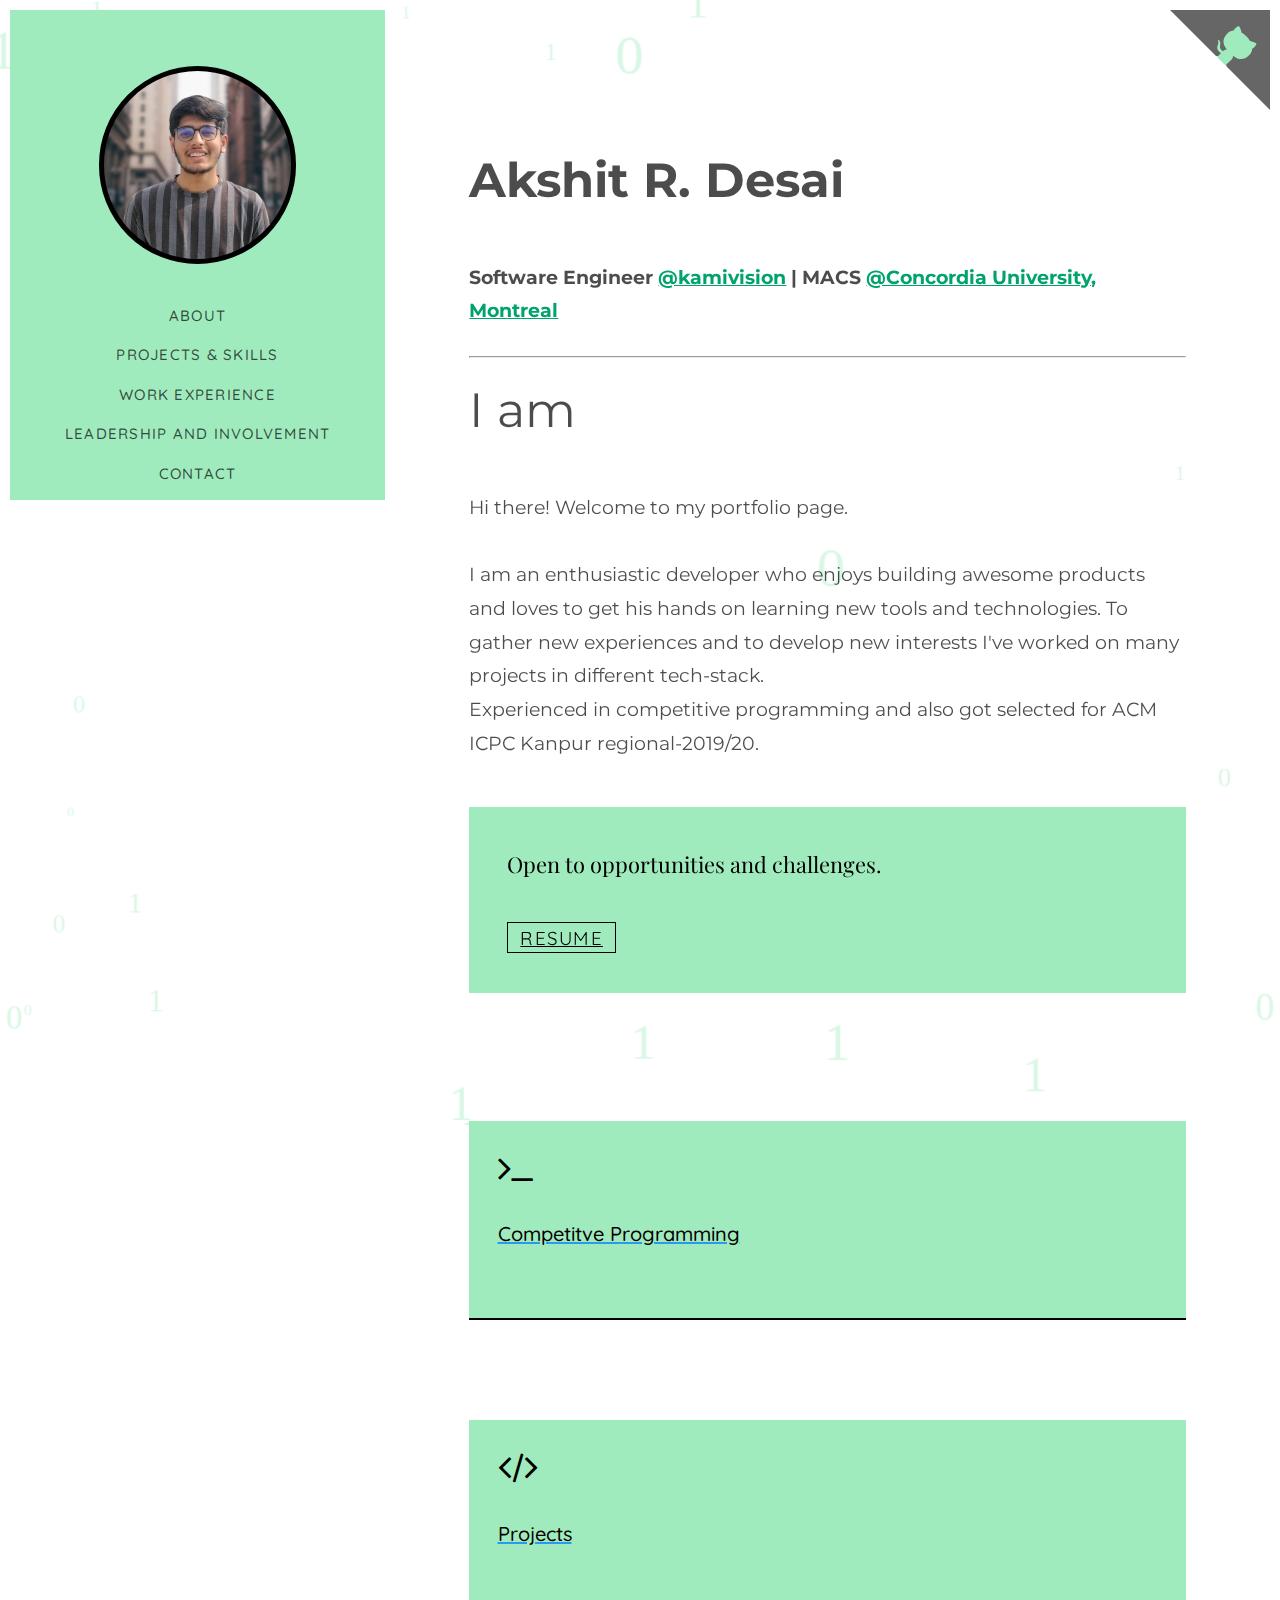
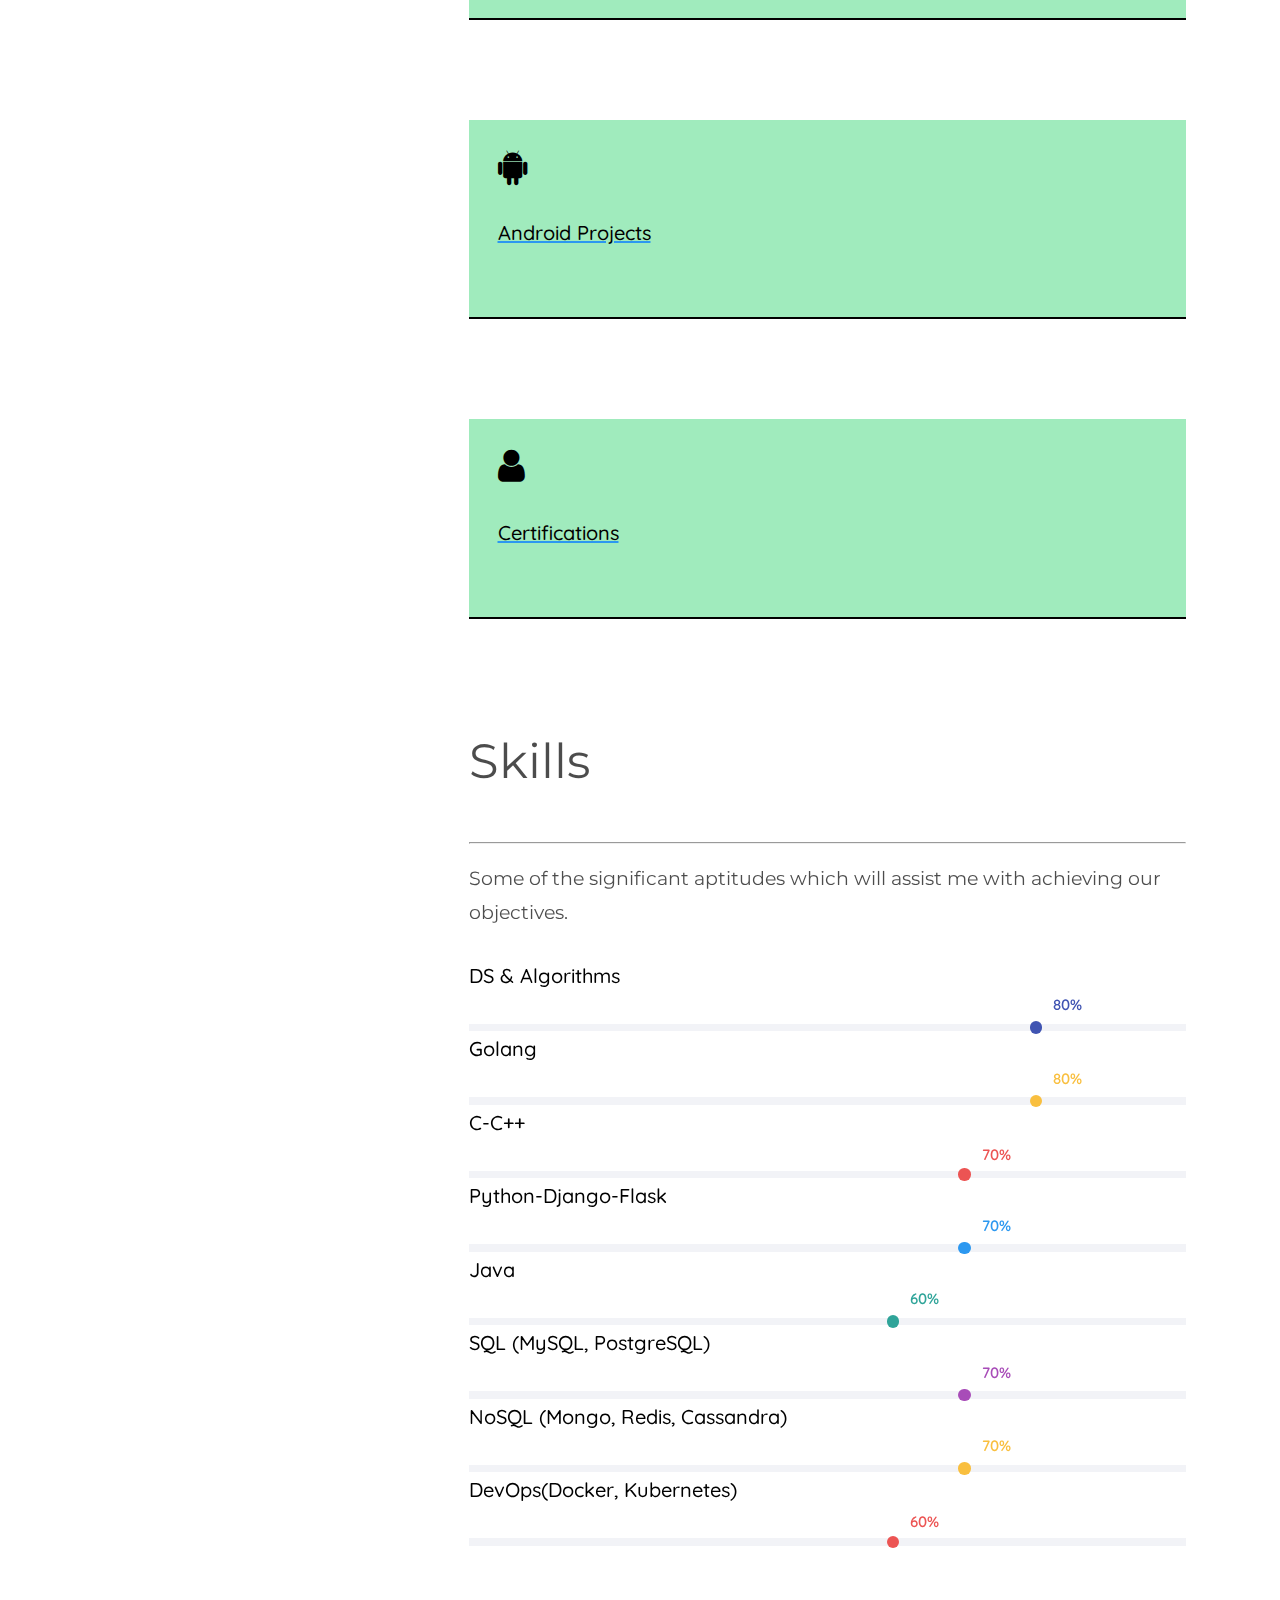
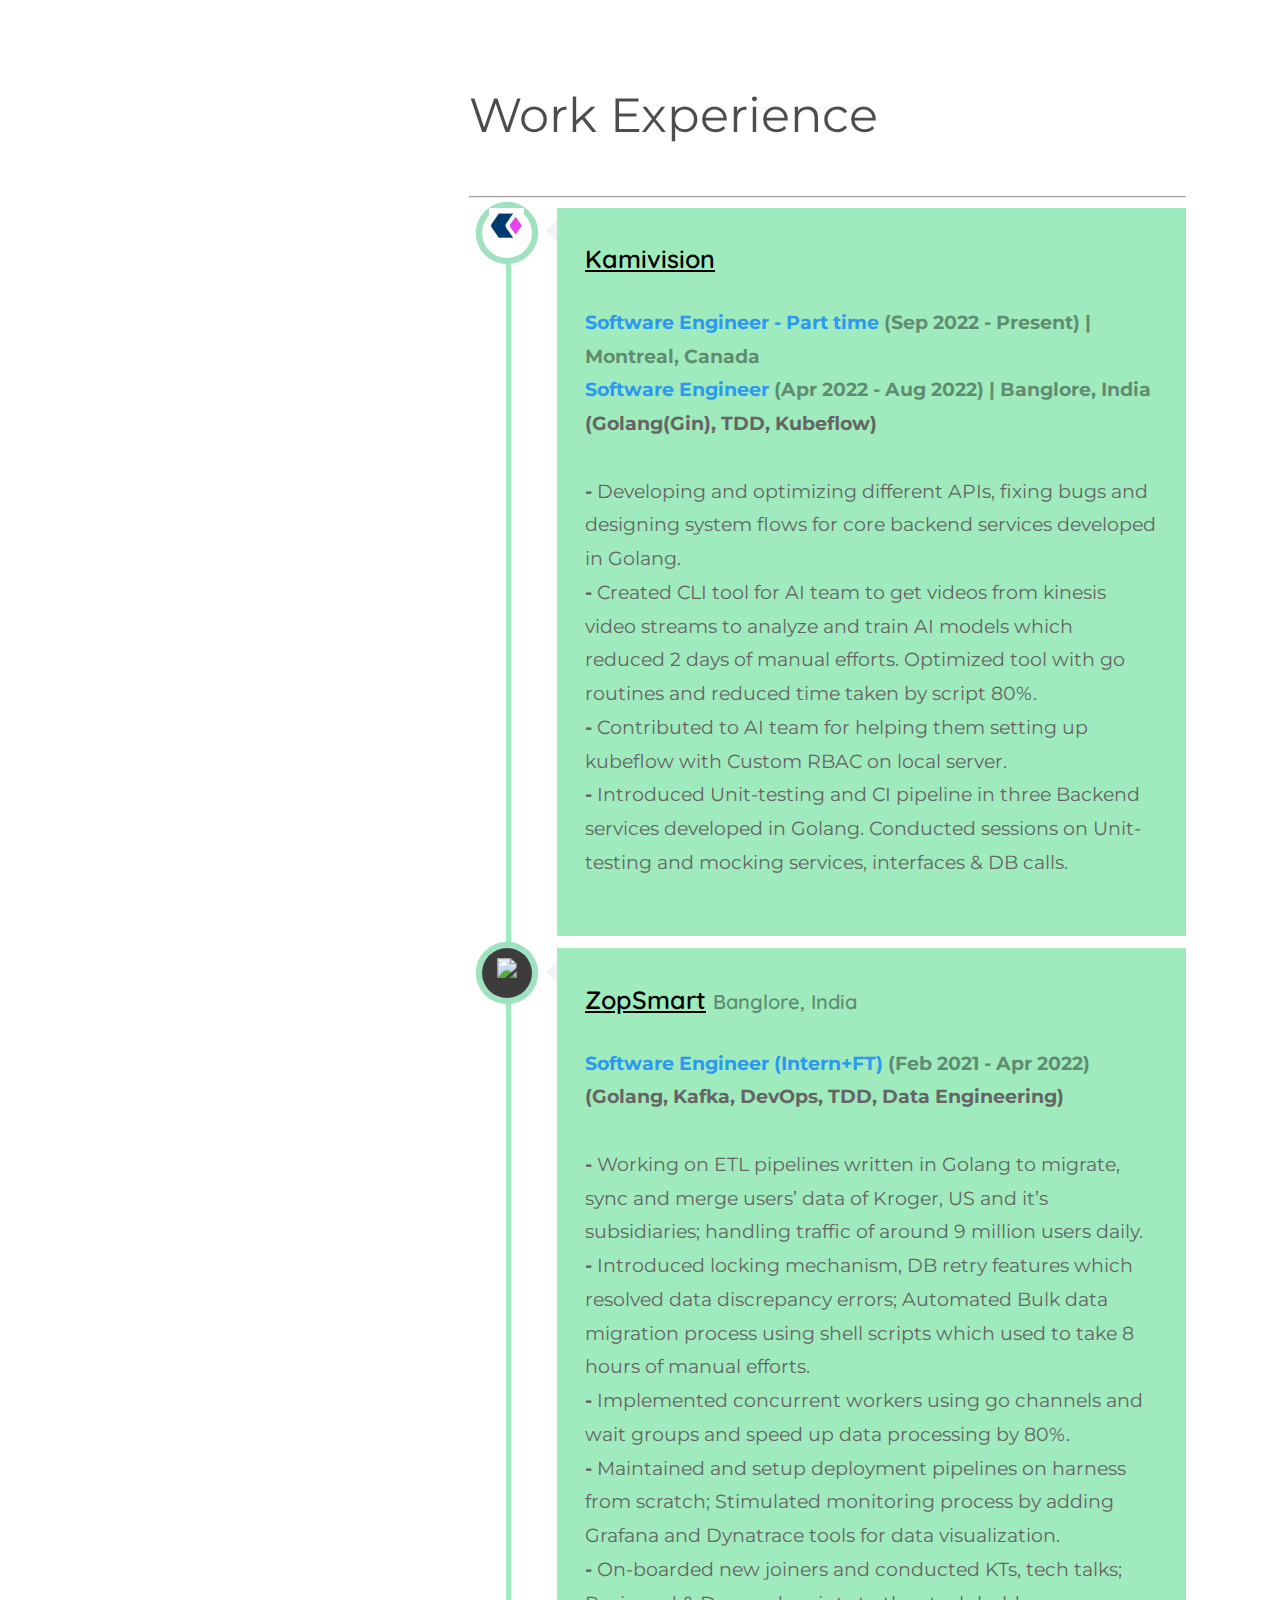
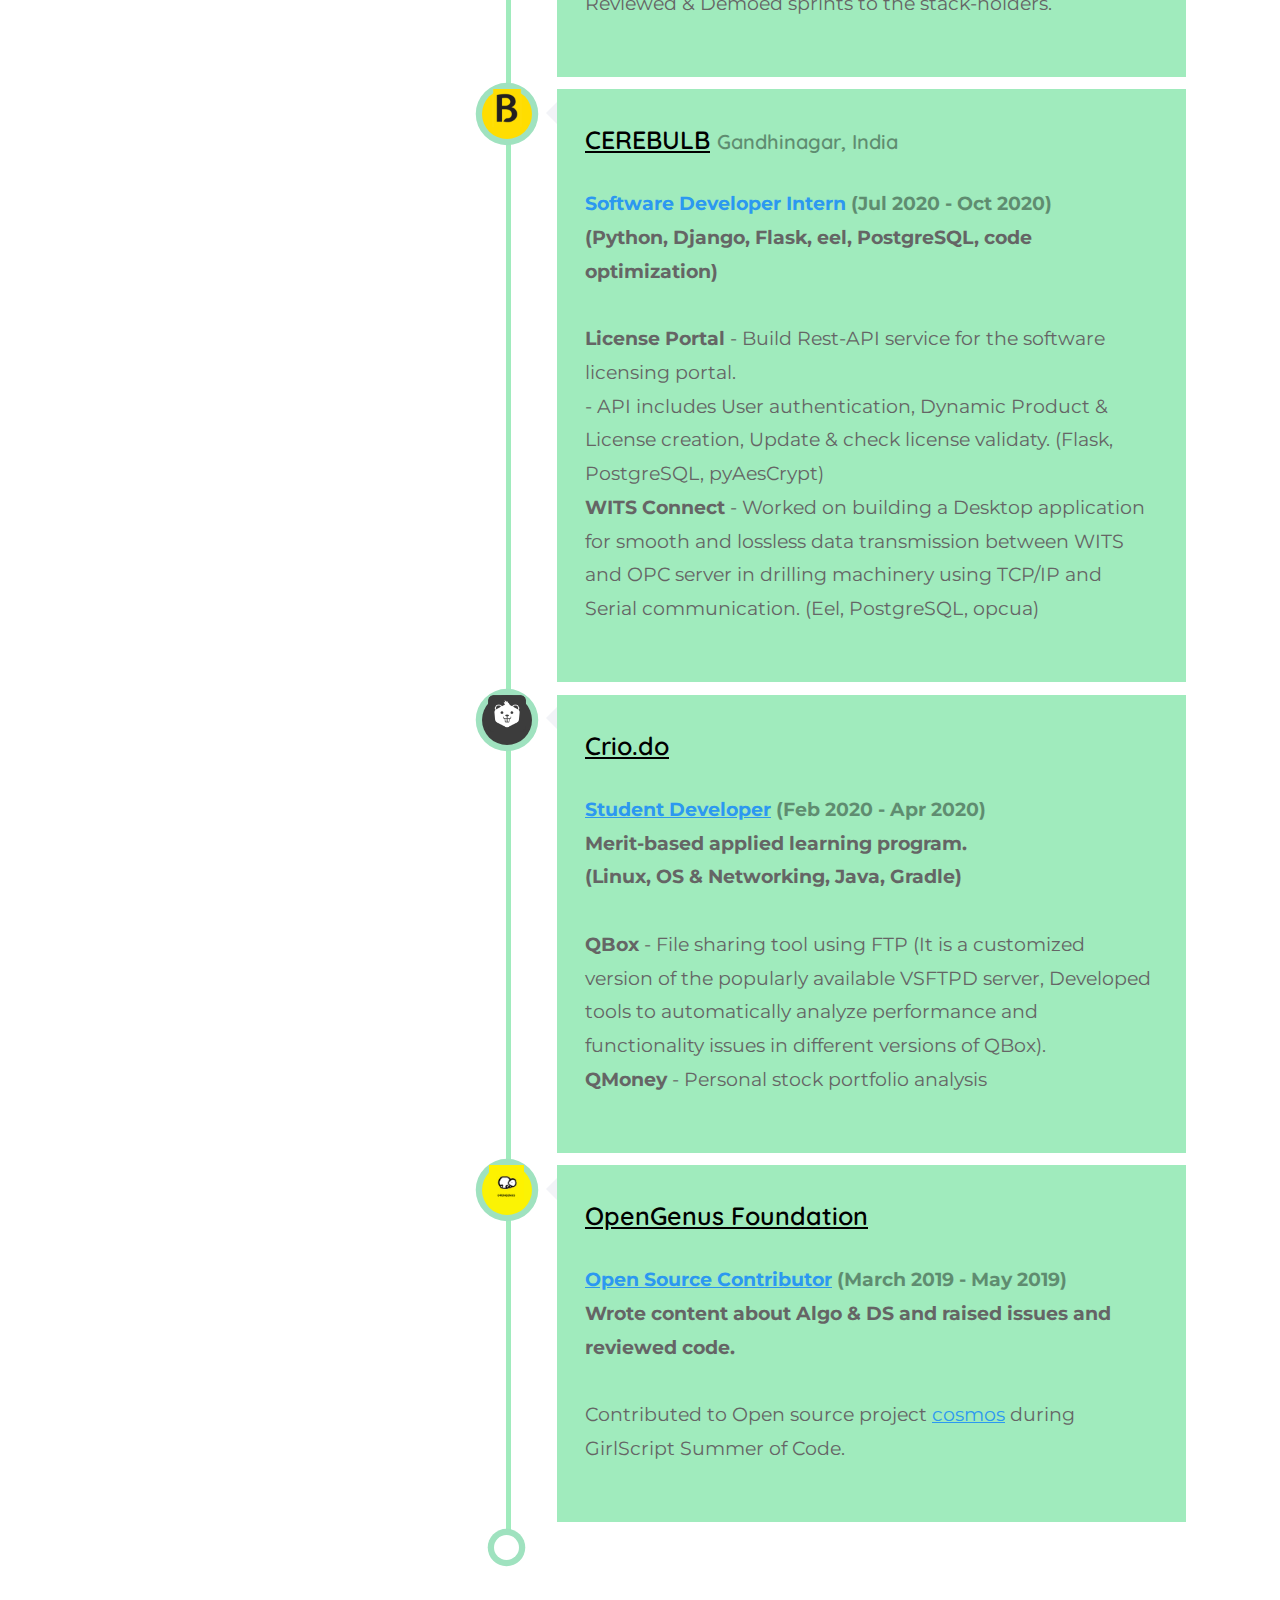
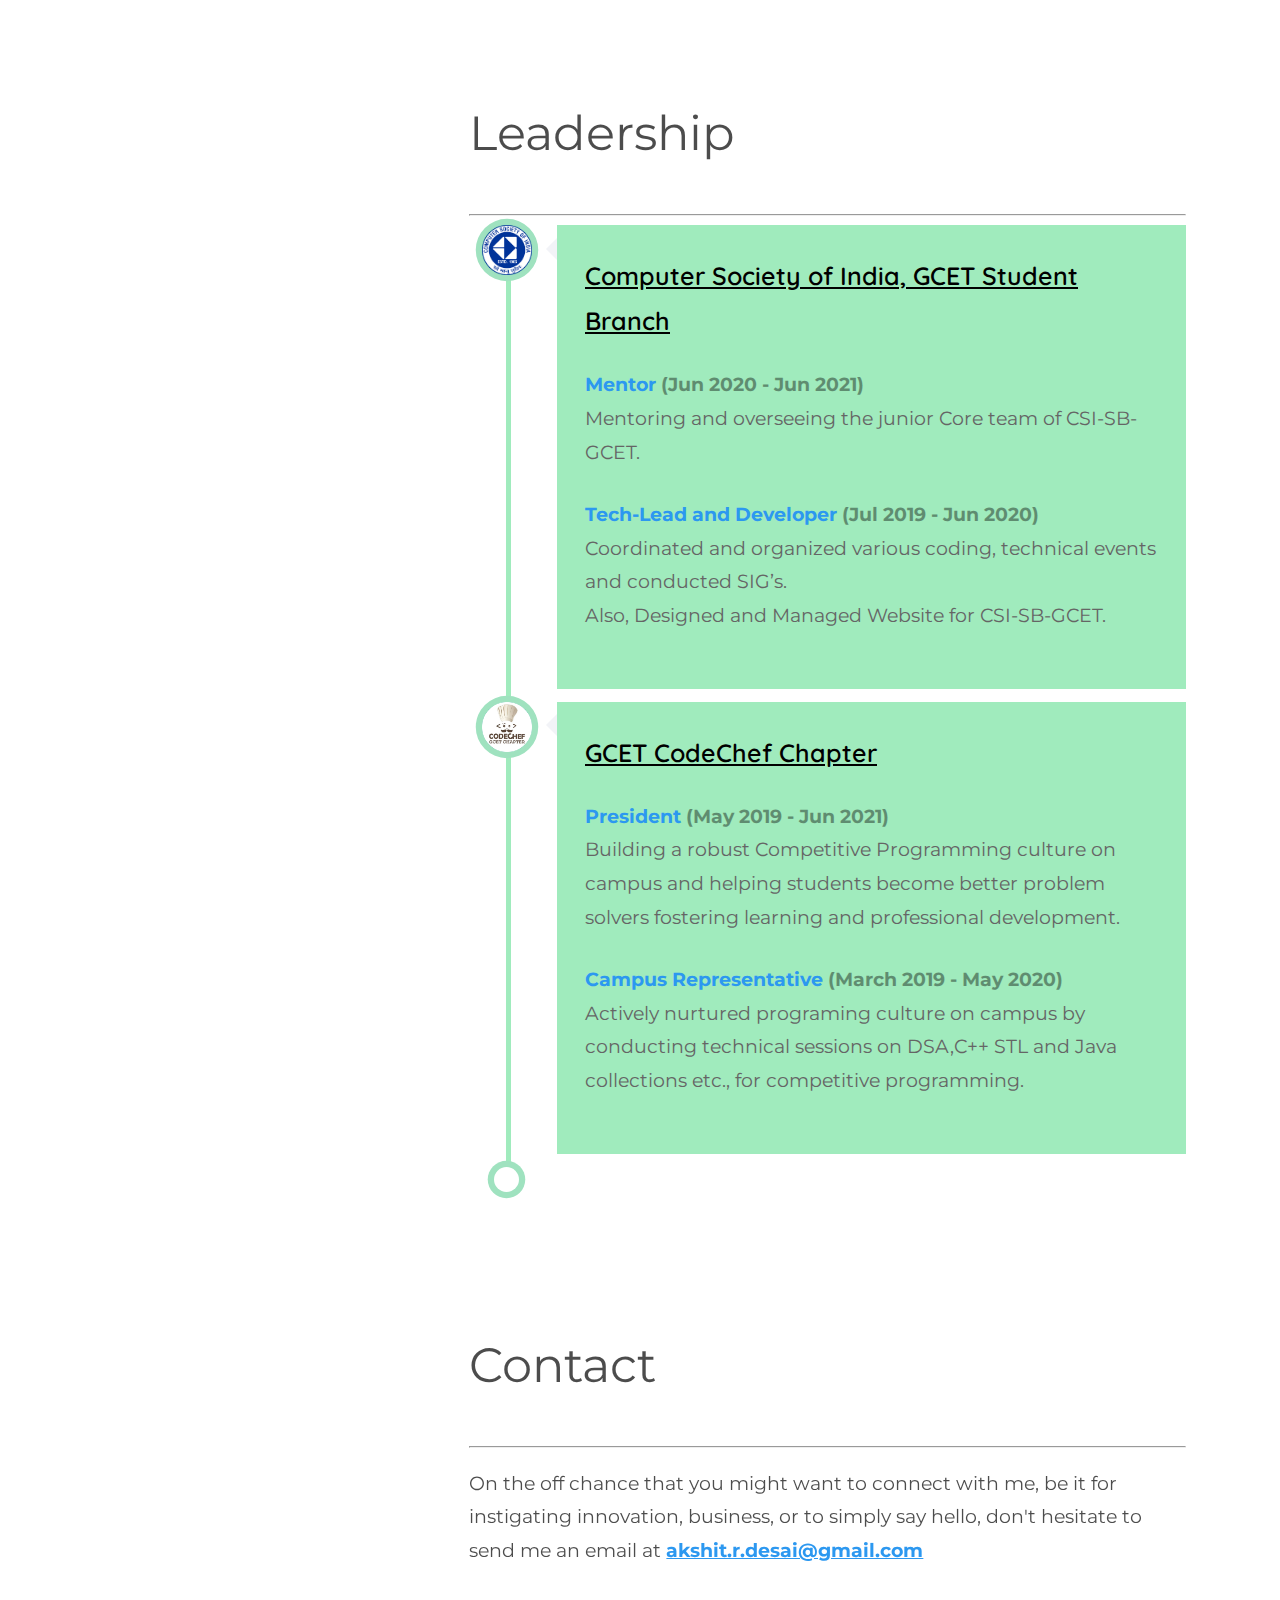
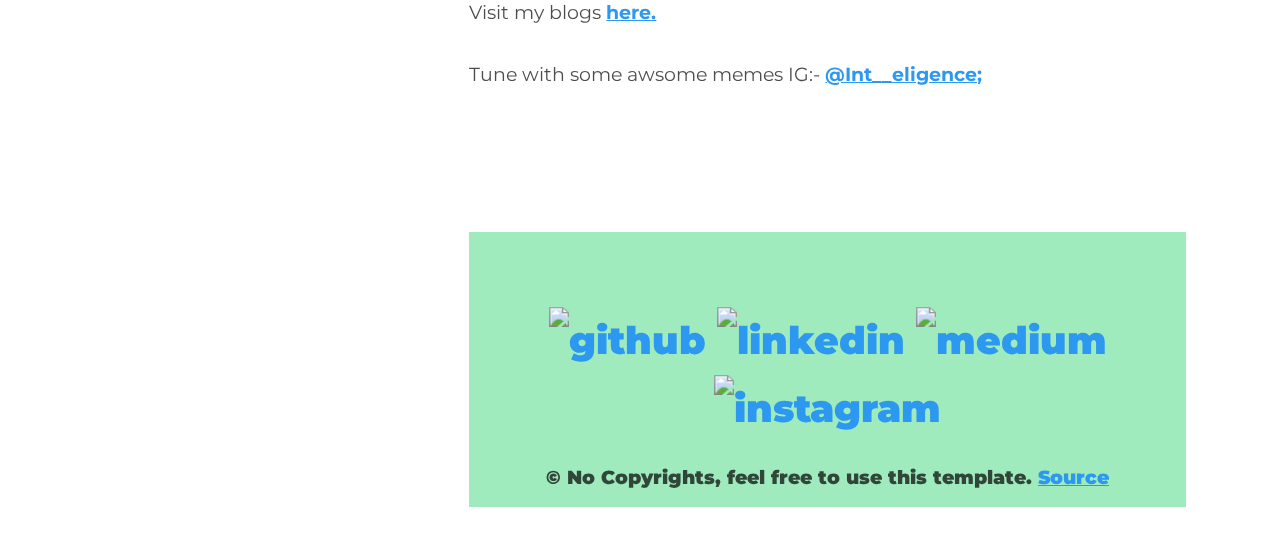
==== commit 3a4c3f31: "Update index.html" ====
--- a/index.html
+++ b/index.html
@@ -127,7 +127,7 @@
                                  <a href="projects.html">
                                     <div class="services color-1">
                                        <span class="icon2"><i class="fa fa-code"></i></span>
-                                       <h3>My<br>Projects</h3>
+                                       <h3>Projects</h3>
                                     </div>
                                  </a>
                               </div>
@@ -143,7 +143,7 @@
                                  <a href="cert.html">
                                     <div class="services color-1 timeline-label">
                                        <span class="icon2"><i class="fa fa-user"></i></span>
-                                       <h3>My<br>Certifications</h3>
+                                       <h3>Certifications</h3>
                                     </div>
                                  </a>
                               </div>
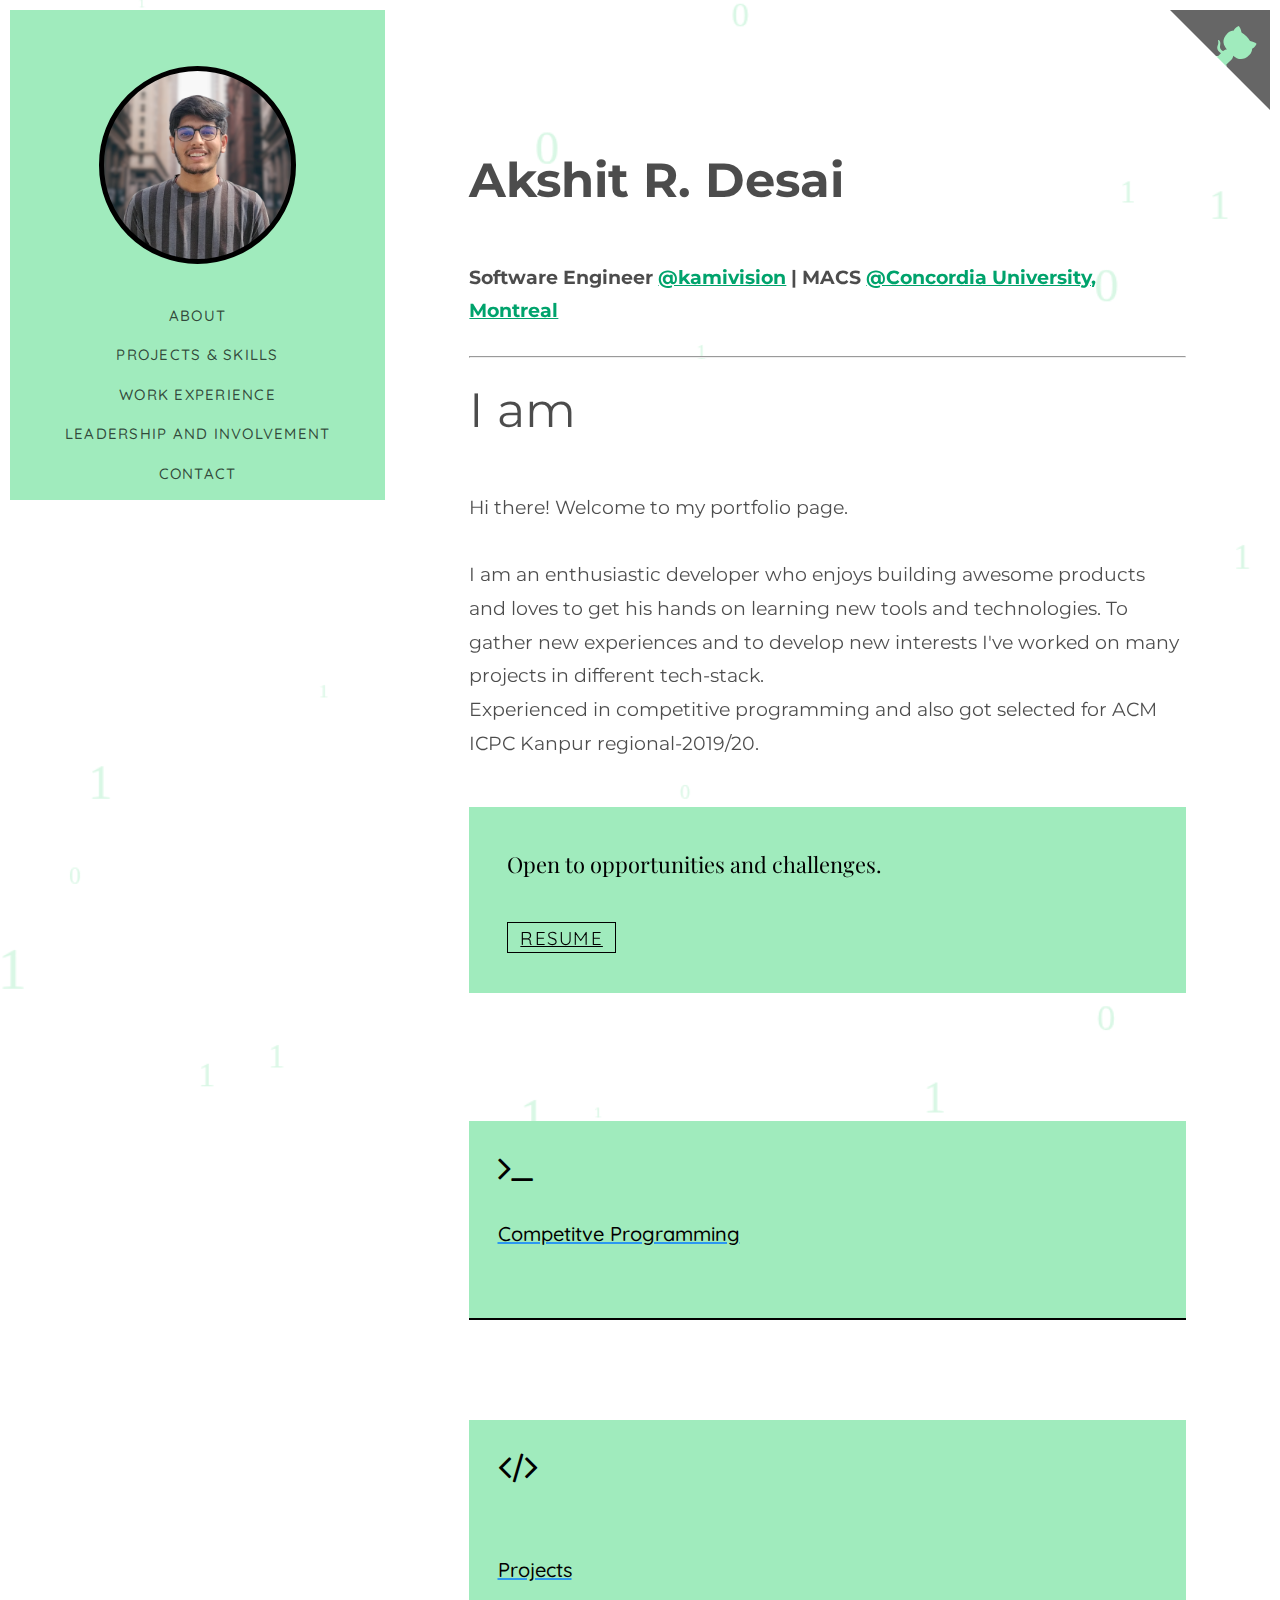
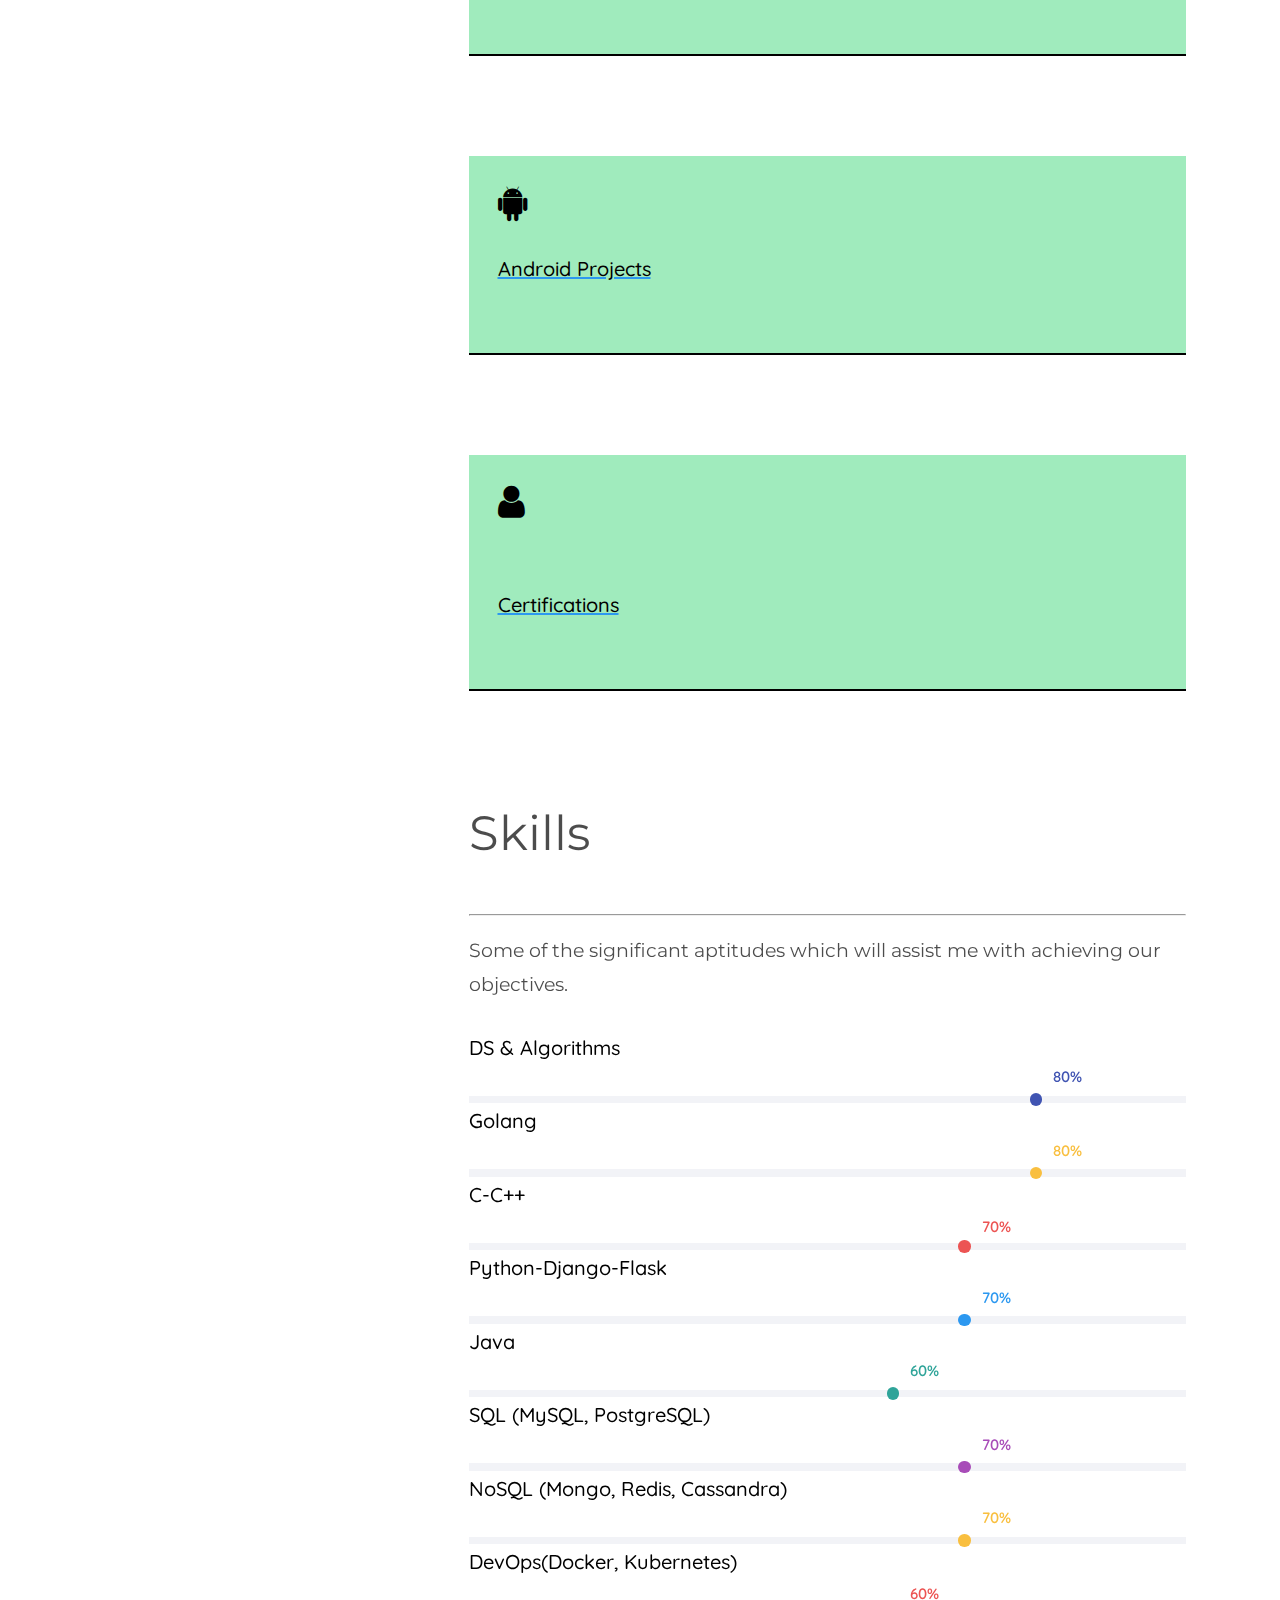
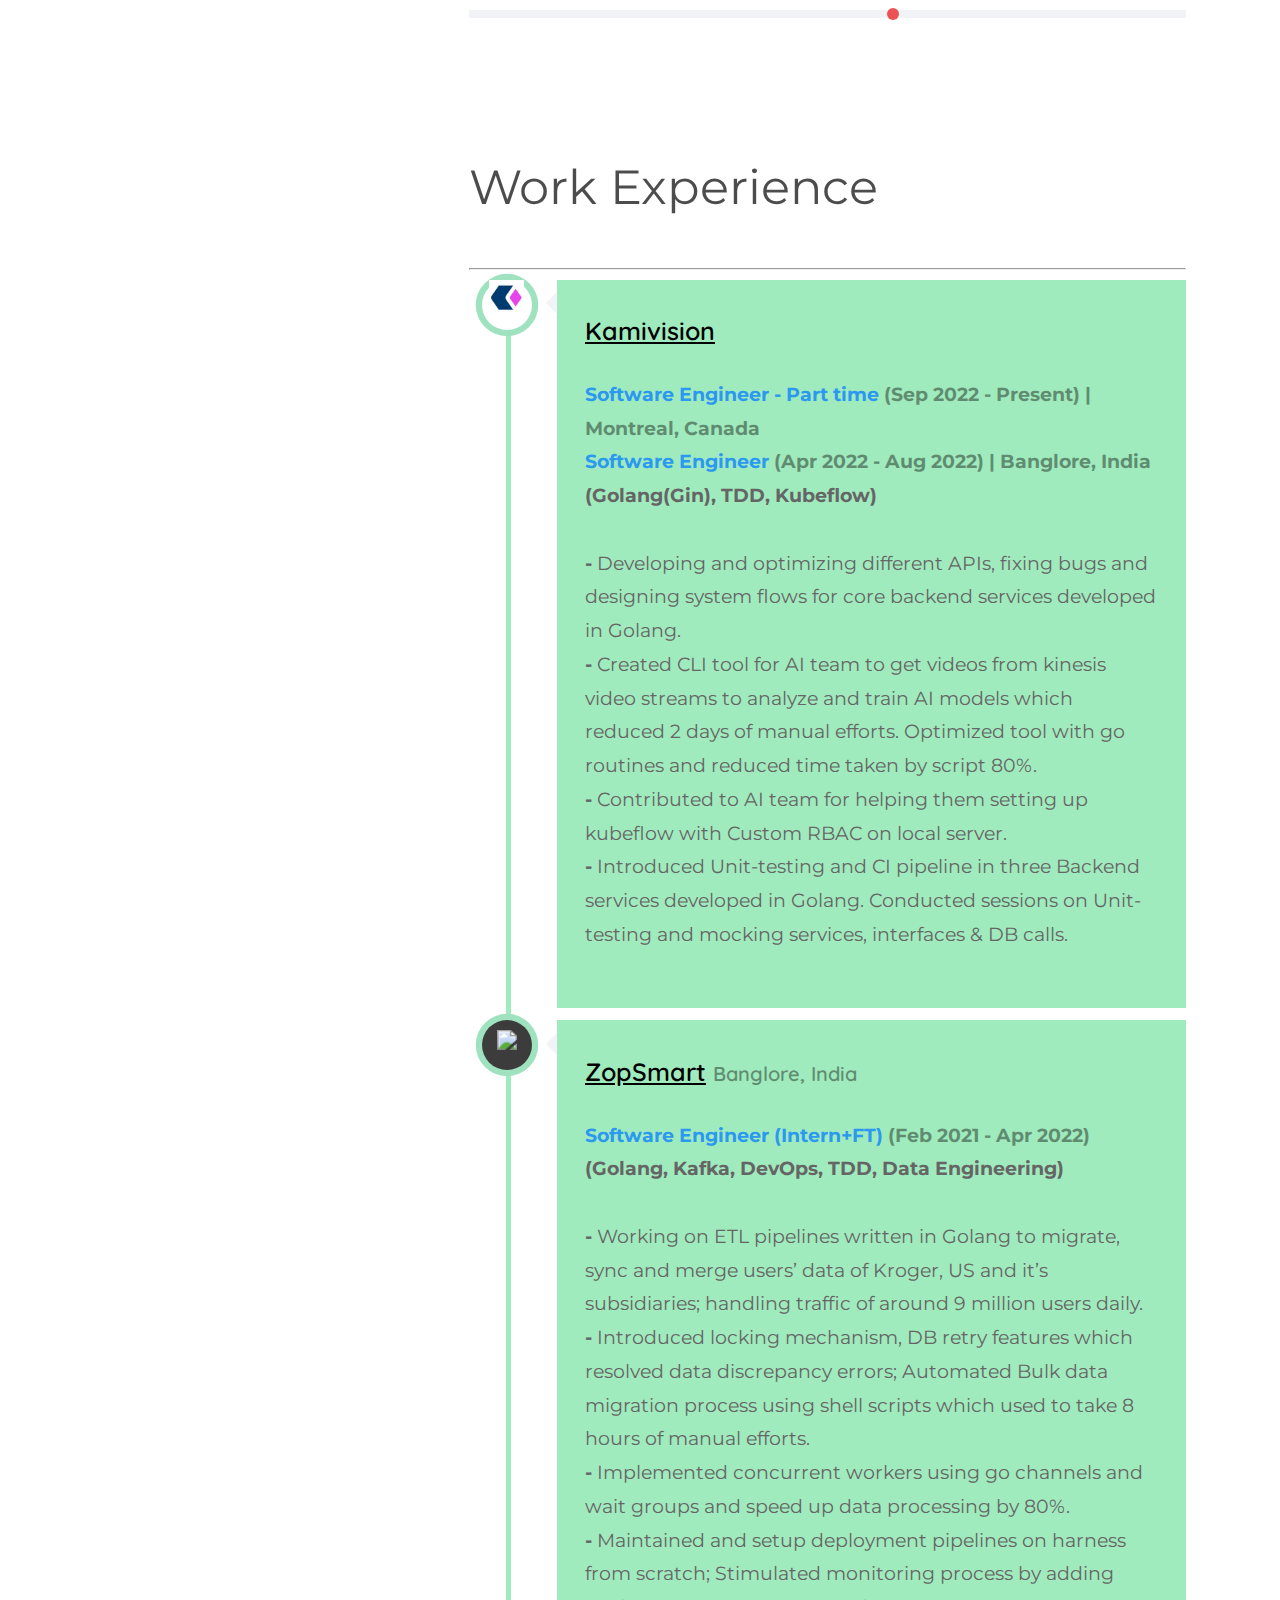
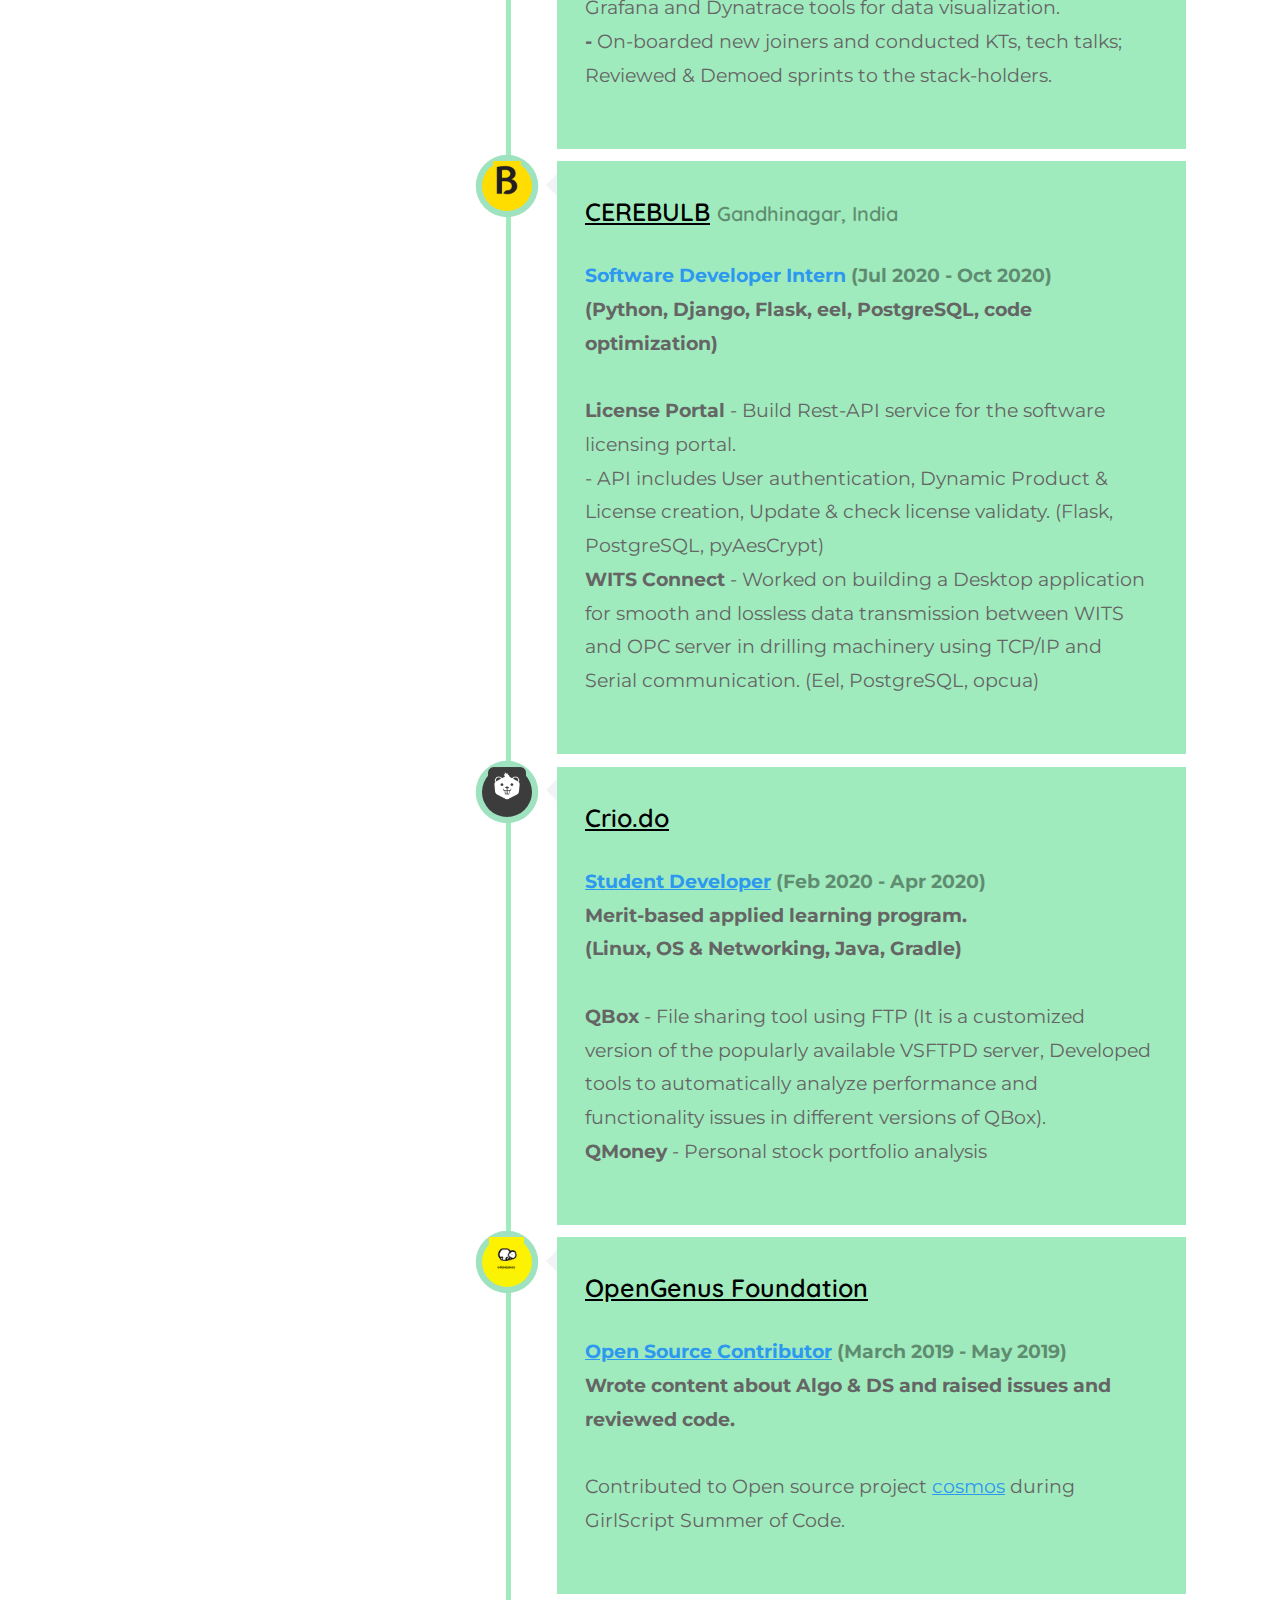
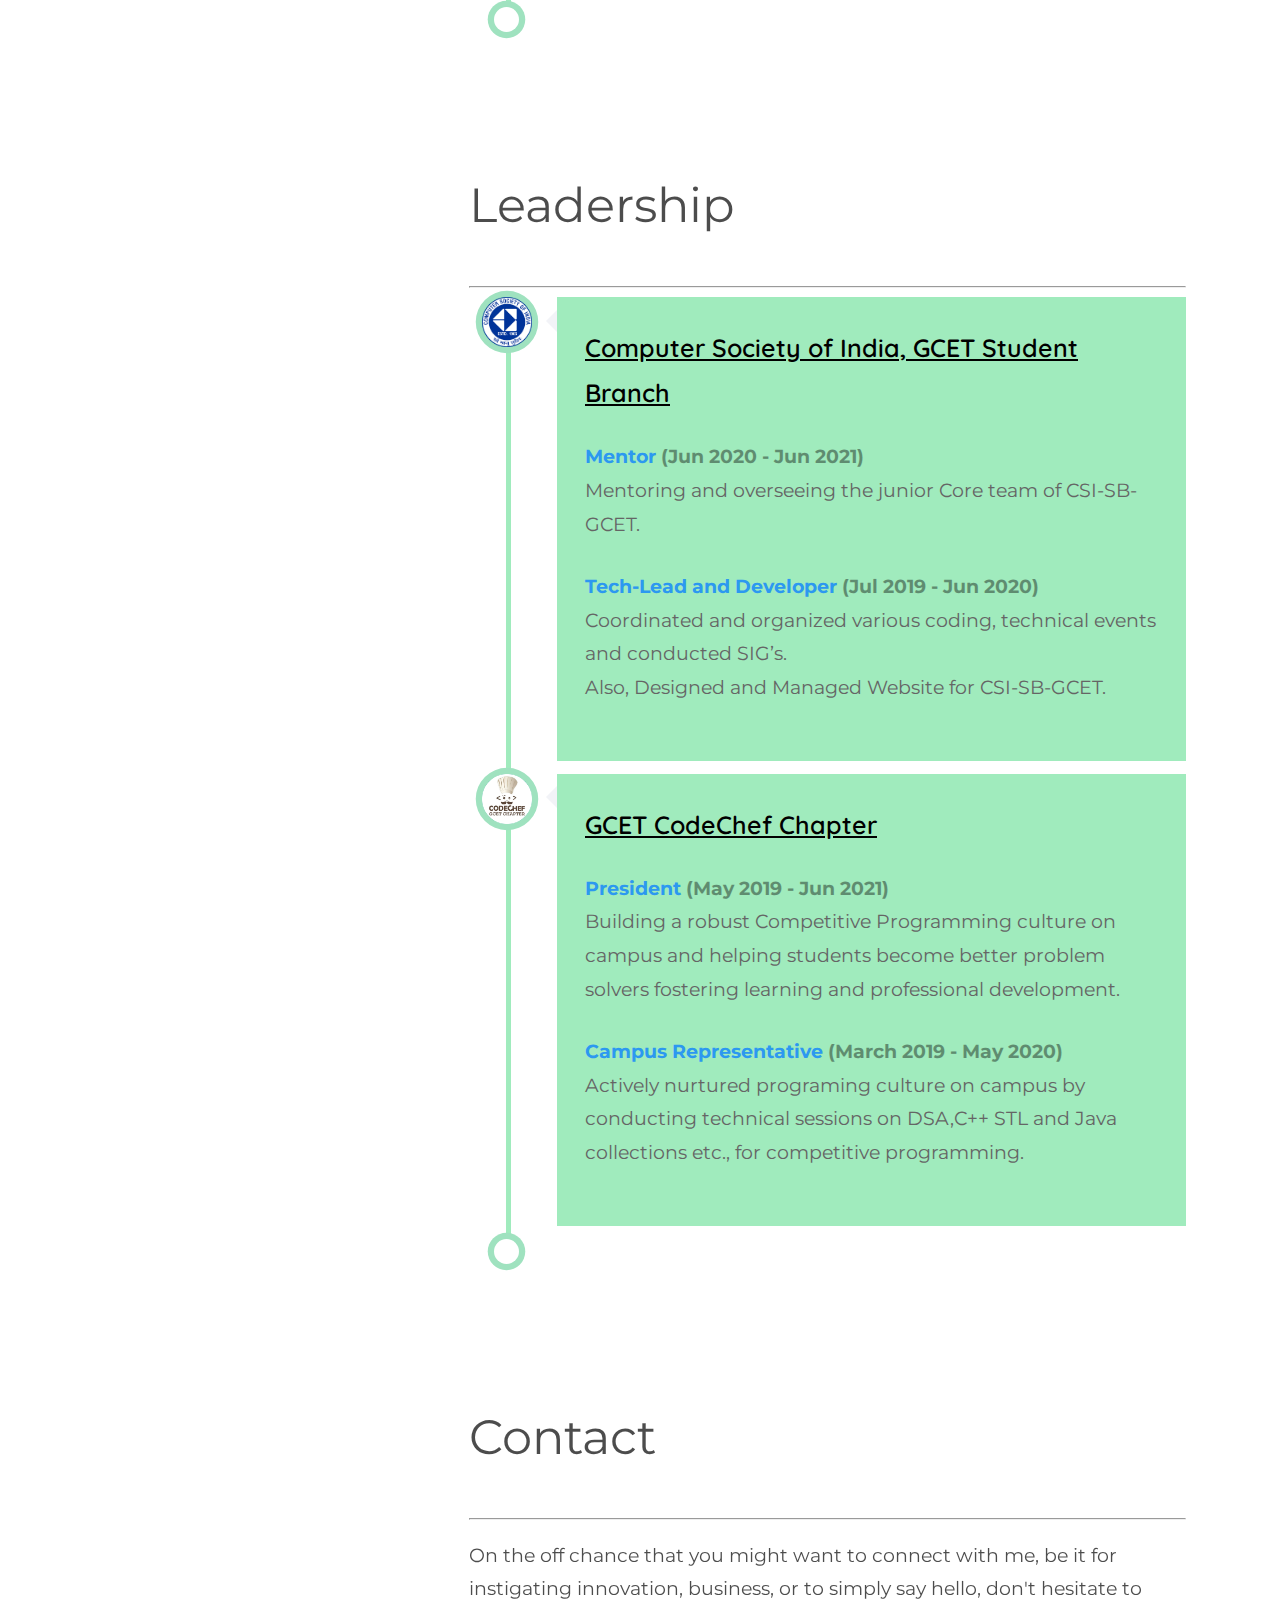
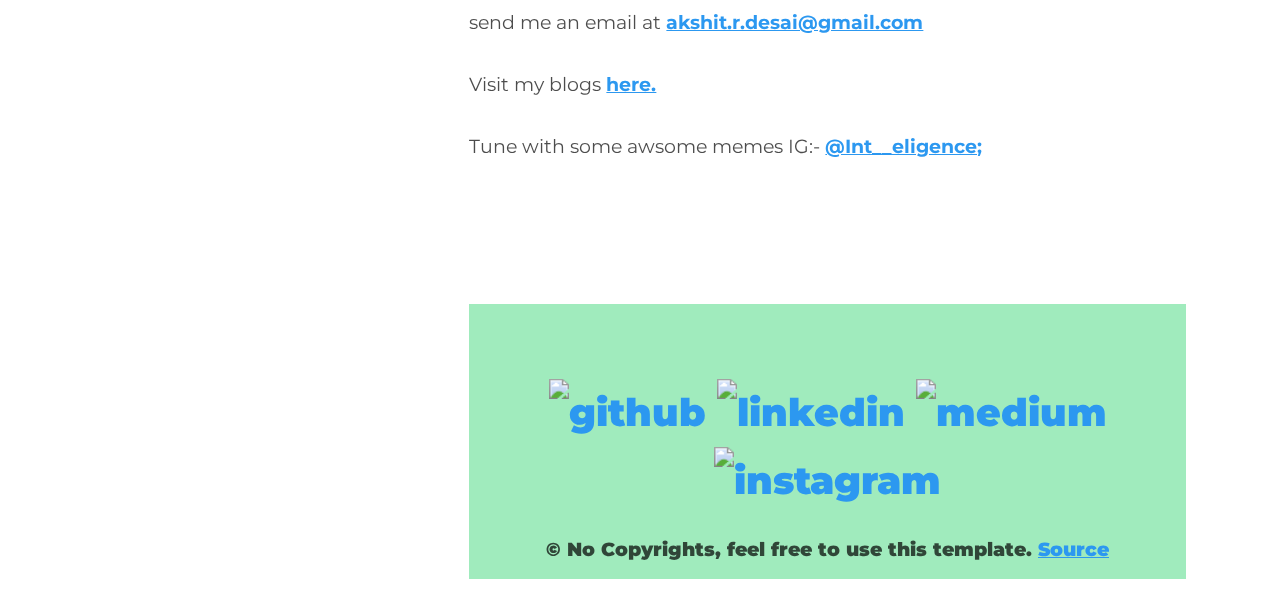
==== commit 8e0f90cf: "Update index.html" ====
--- a/index.html
+++ b/index.html
@@ -127,7 +127,7 @@
                                  <a href="projects.html">
                                     <div class="services color-1">
                                        <span class="icon2"><i class="fa fa-code"></i></span>
-                                       <h3>Projects</h3>
+                                       <h3><br>Projects</h3>
                                     </div>
                                  </a>
                               </div>
@@ -143,7 +143,7 @@
                                  <a href="cert.html">
                                     <div class="services color-1 timeline-label">
                                        <span class="icon2"><i class="fa fa-user"></i></span>
-                                       <h3>Certifications</h3>
+                                       <h3><br>Certifications</h3>
                                     </div>
                                  </a>
                               </div>
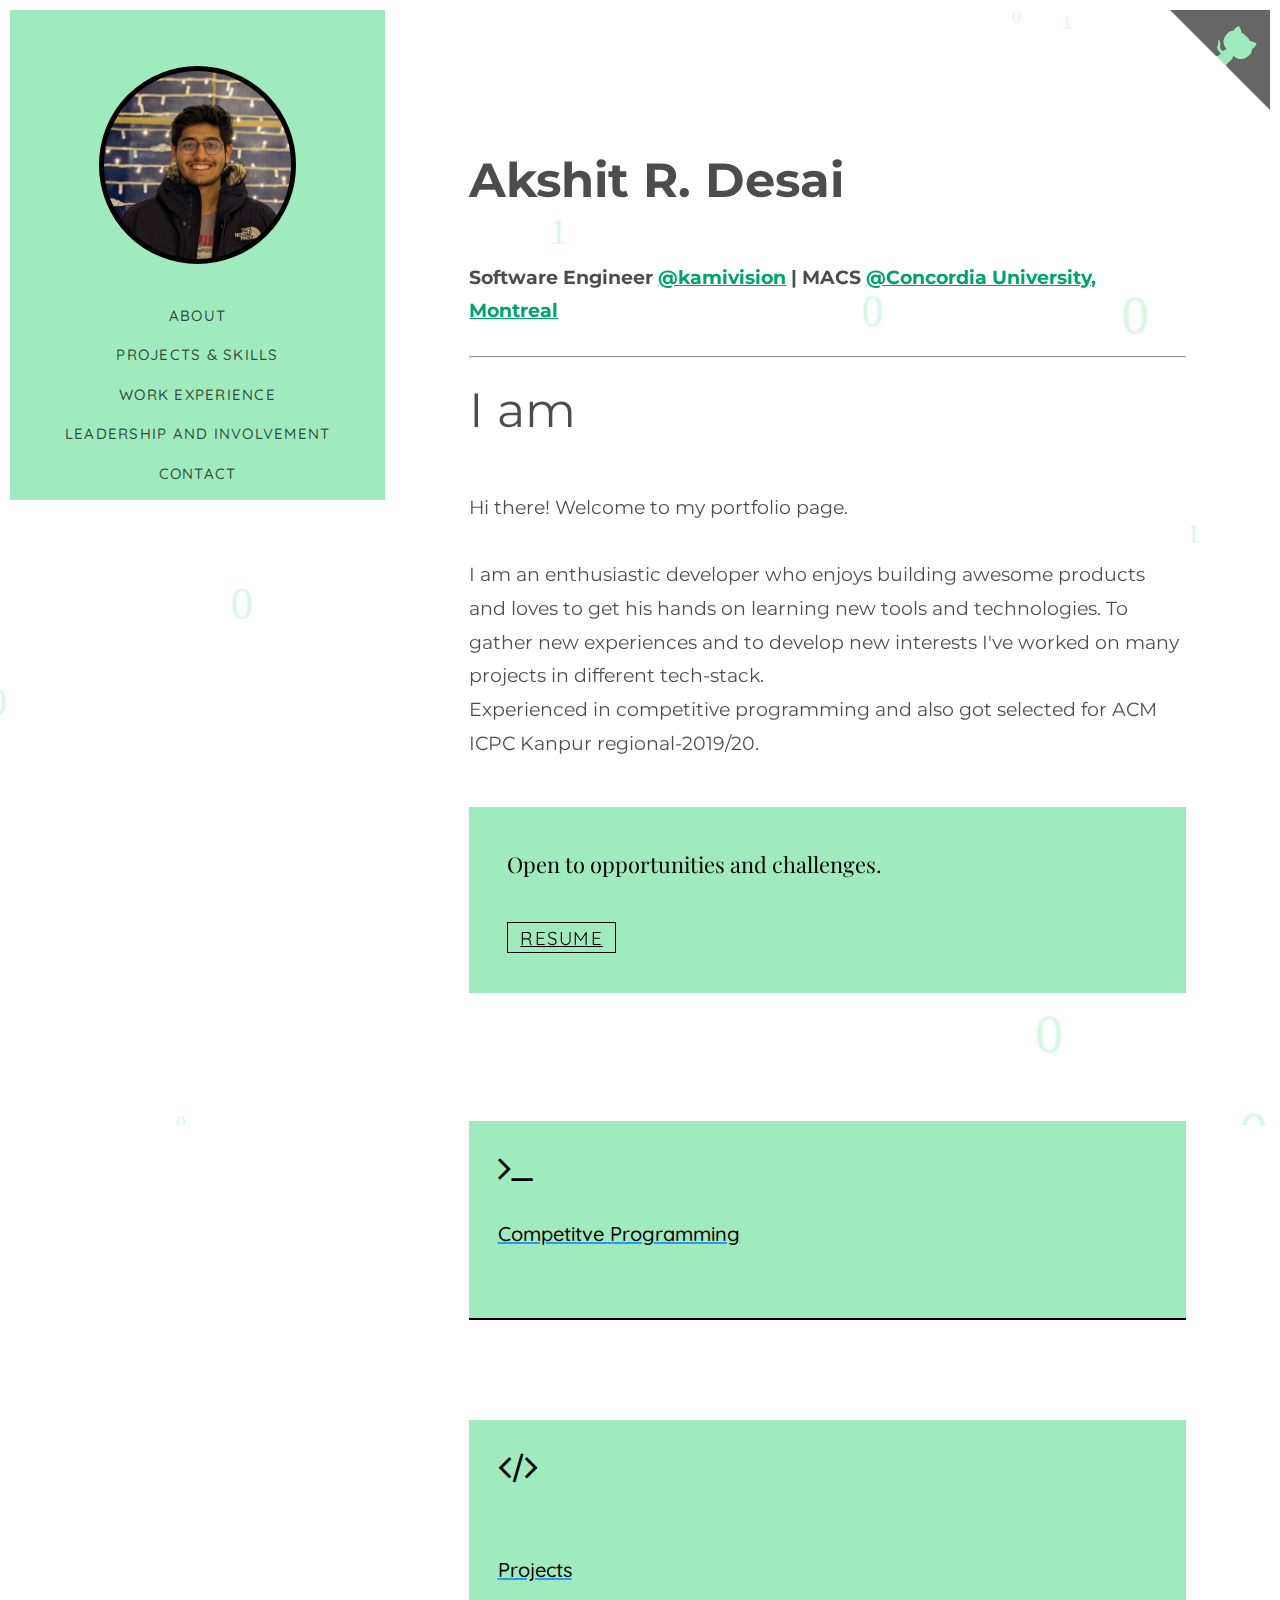
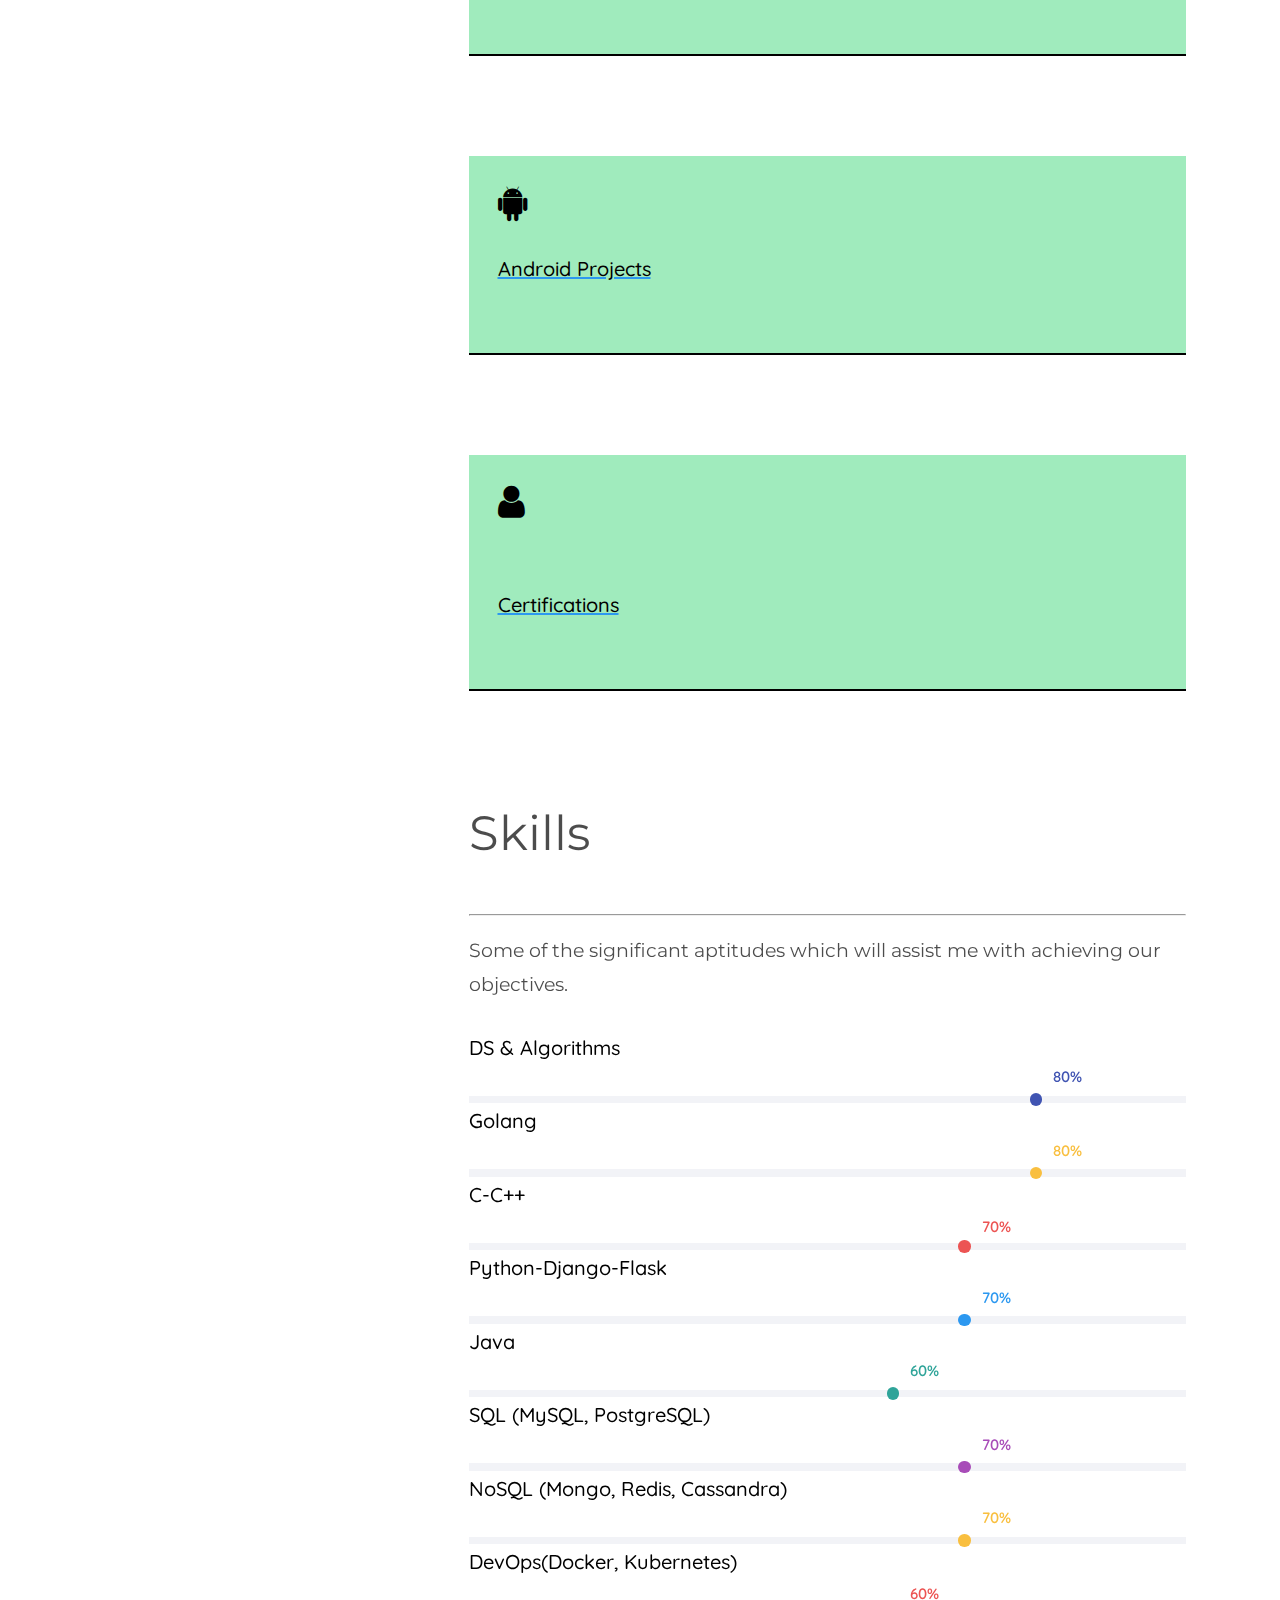
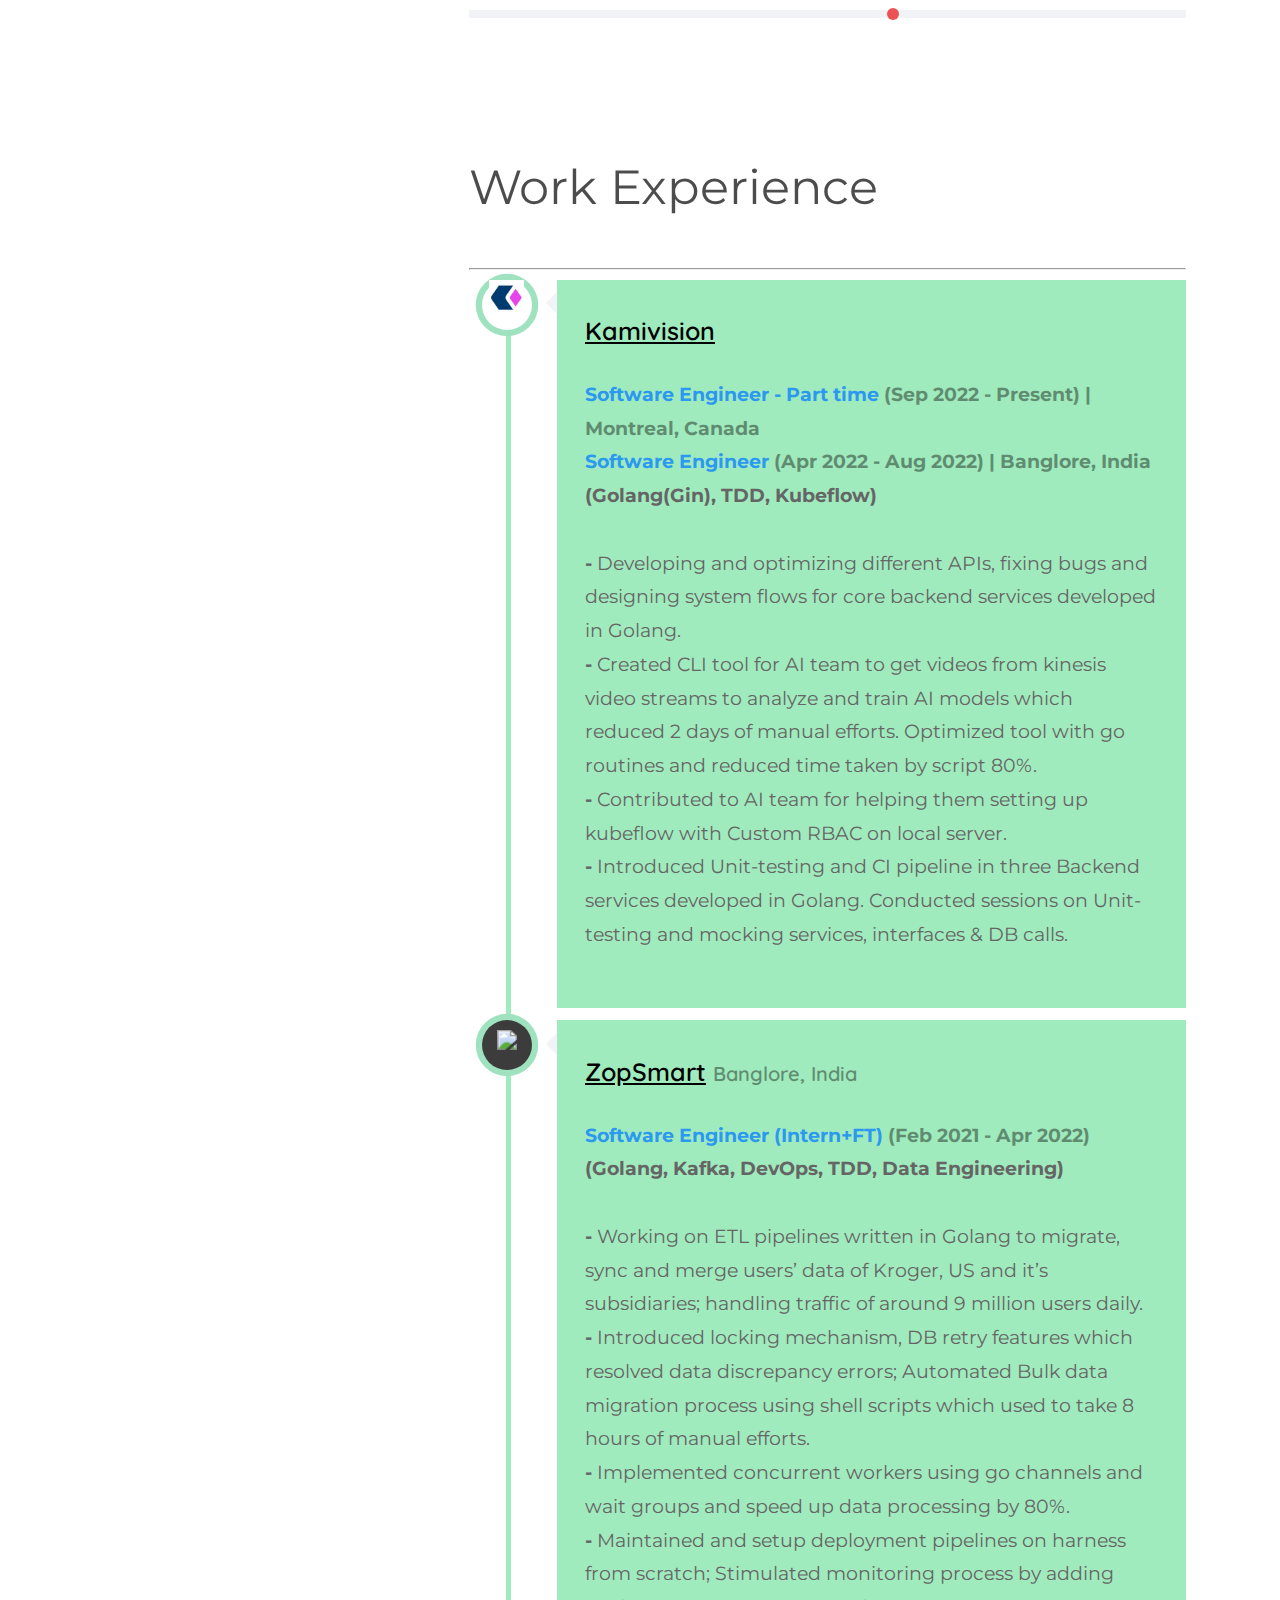
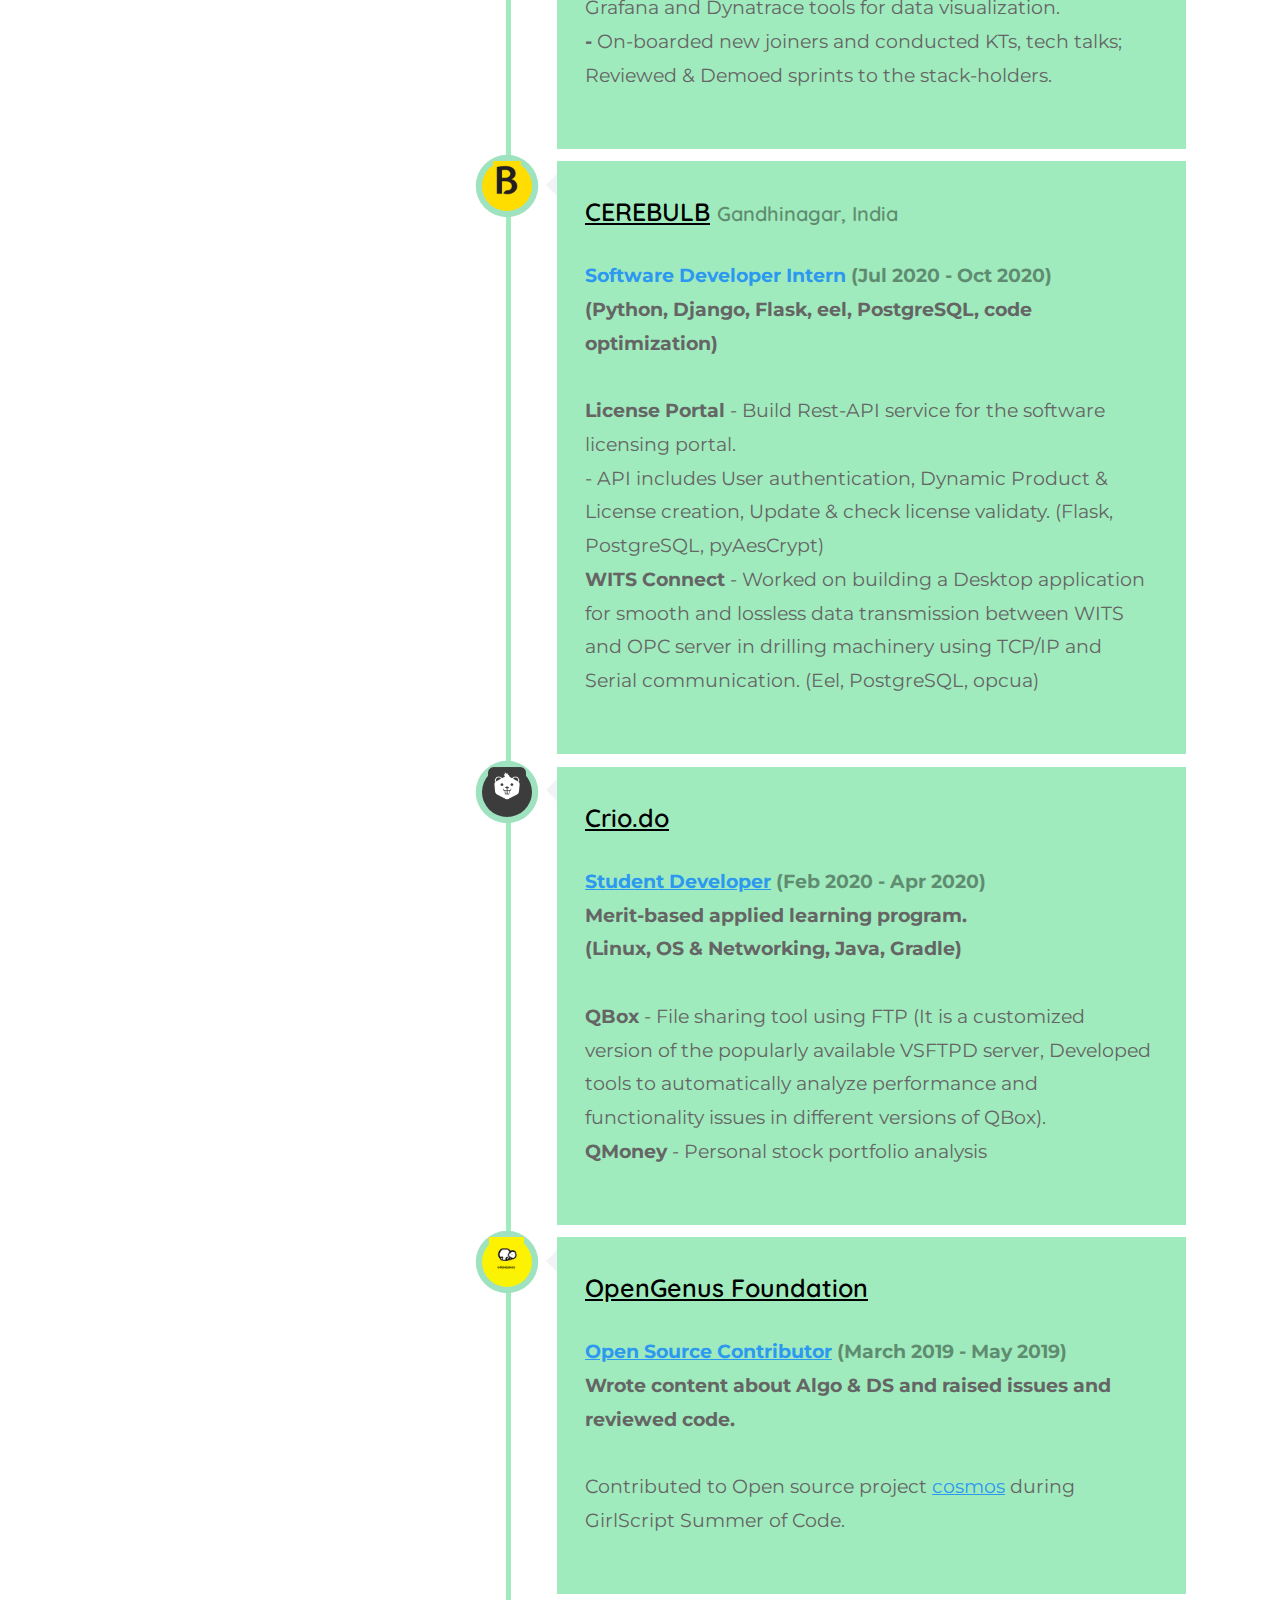
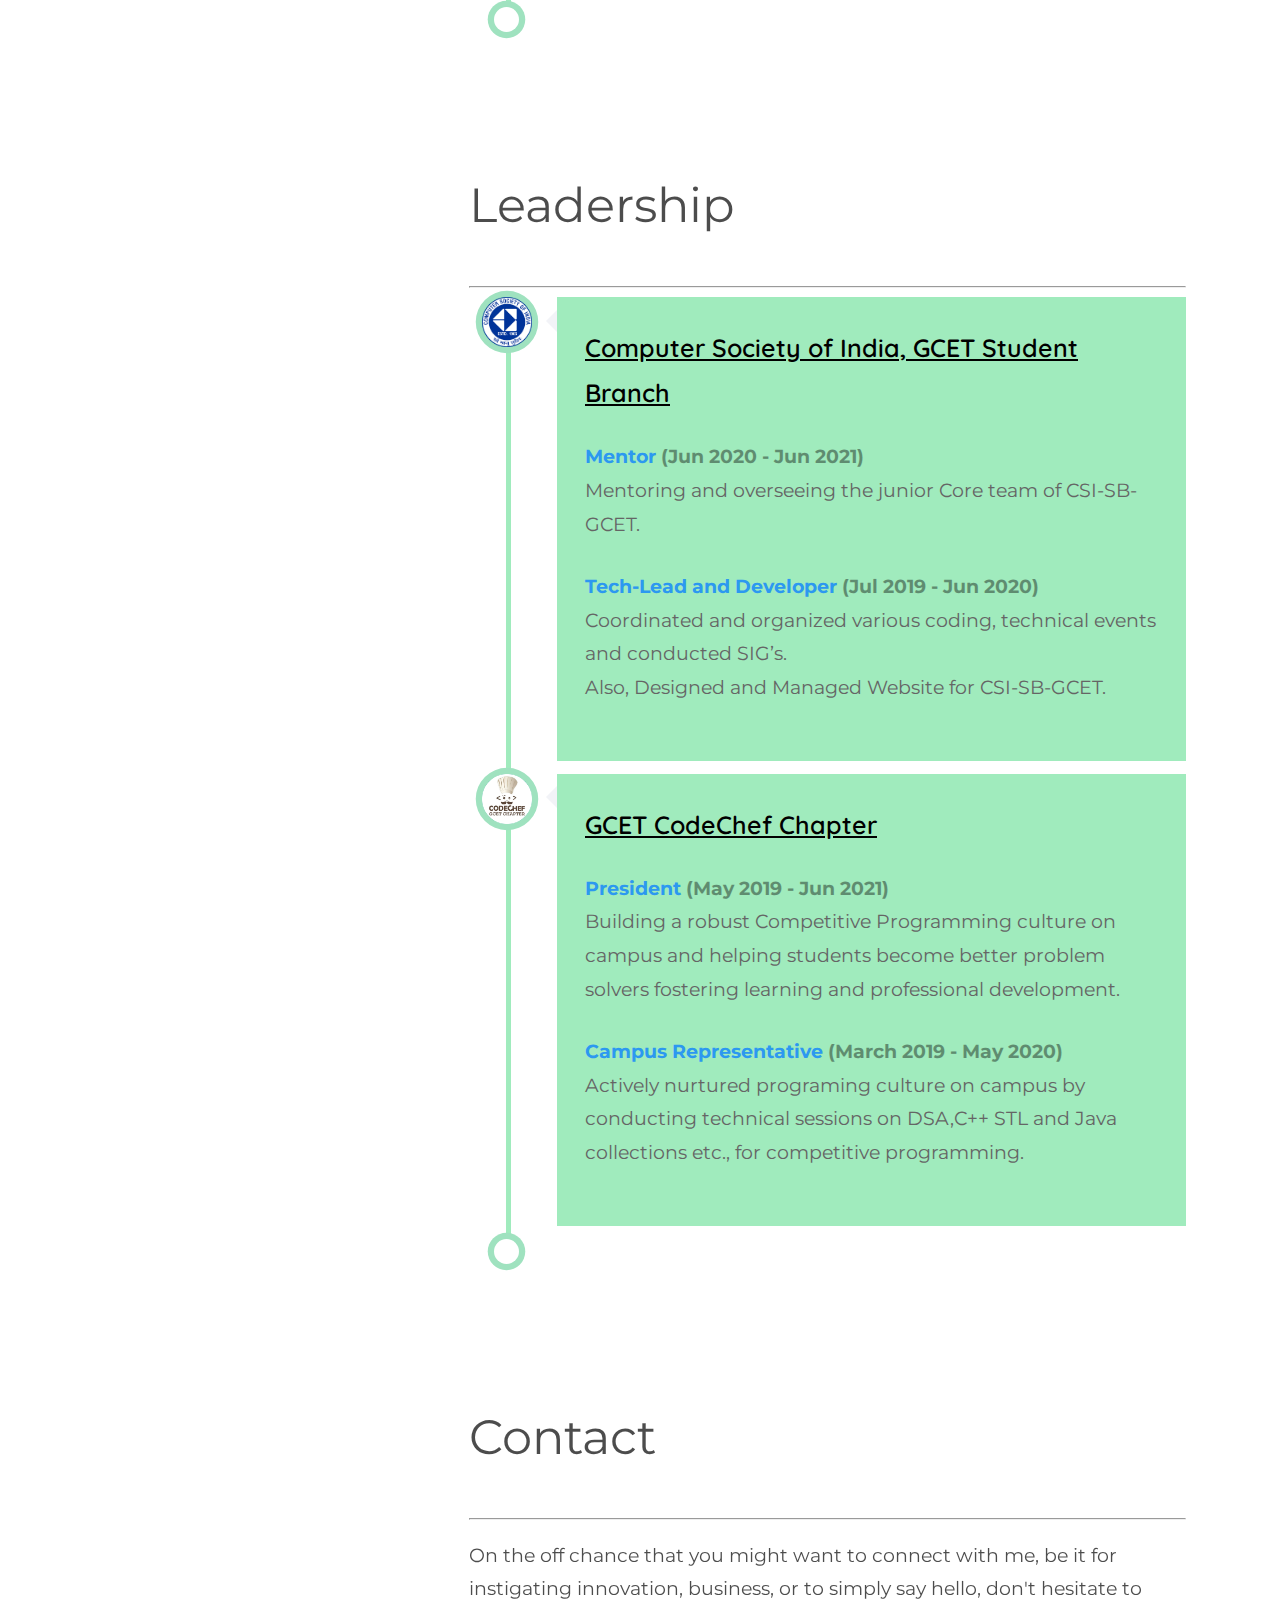
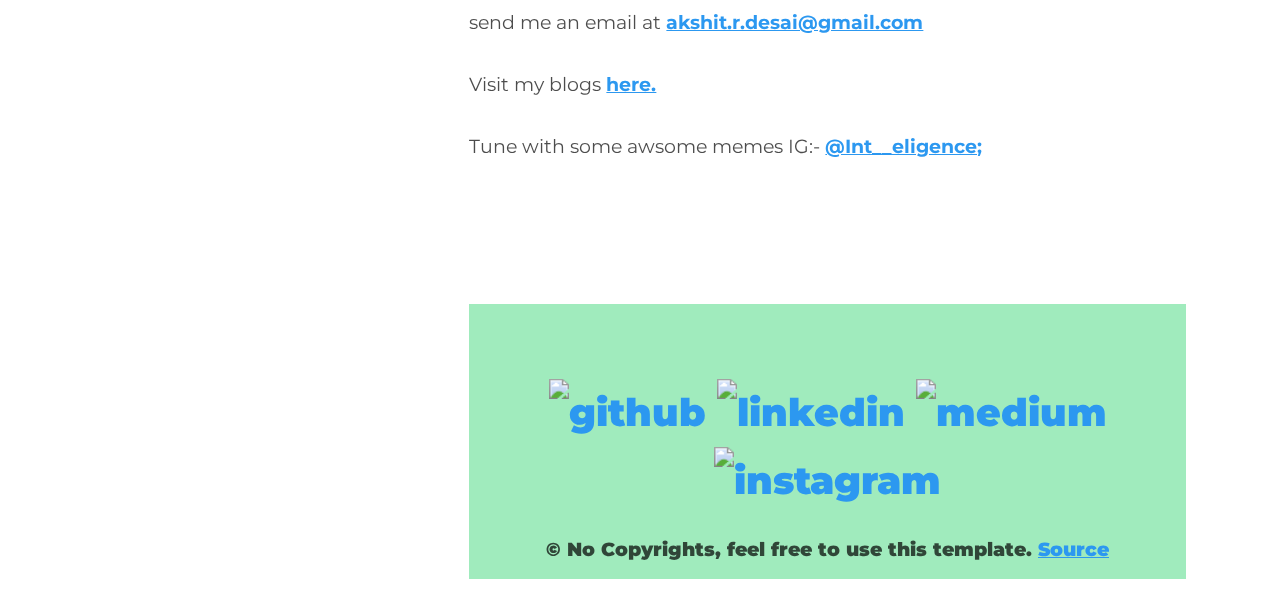
==== commit 73c14967: "[UPDATE] added new images and resume" ====
--- a/index.html
+++ b/index.html
@@ -37,7 +37,7 @@
             <!-- Side bar -->
             <aside id="colorlib-aside" role="complementary" class="border js-fullheight">
                <div class="text-center">
-                  <div class="author-img" style="background-image: url(images/Akshit.png);"></div>
+                  <div class="author-img" style="background-image: url(images/Akshit.jpg);"></div>
                   <!-- <h1 id="colorlib-logo"><a href="index.html">Akshit Desai</a></h1> -->
                </div>
                <nav id="colorlib-main-menu" role="navigation" class="navbar">
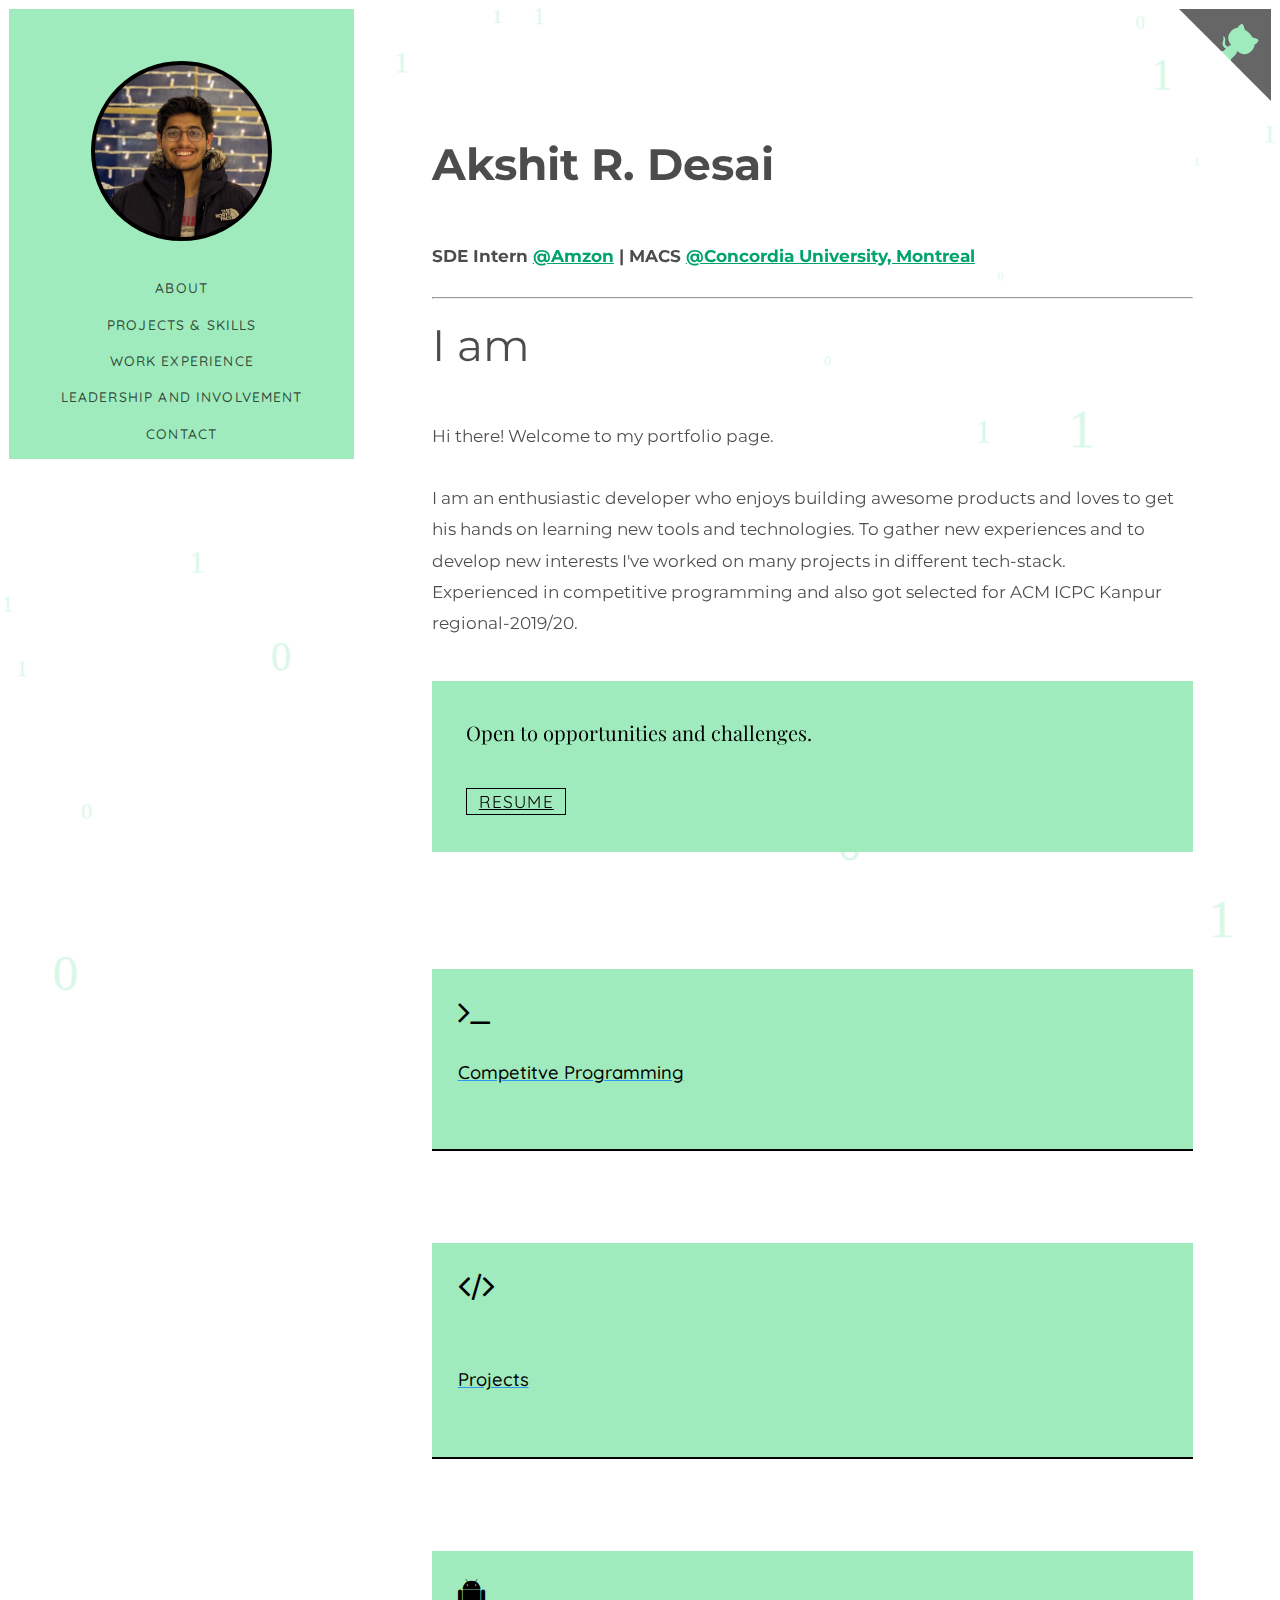
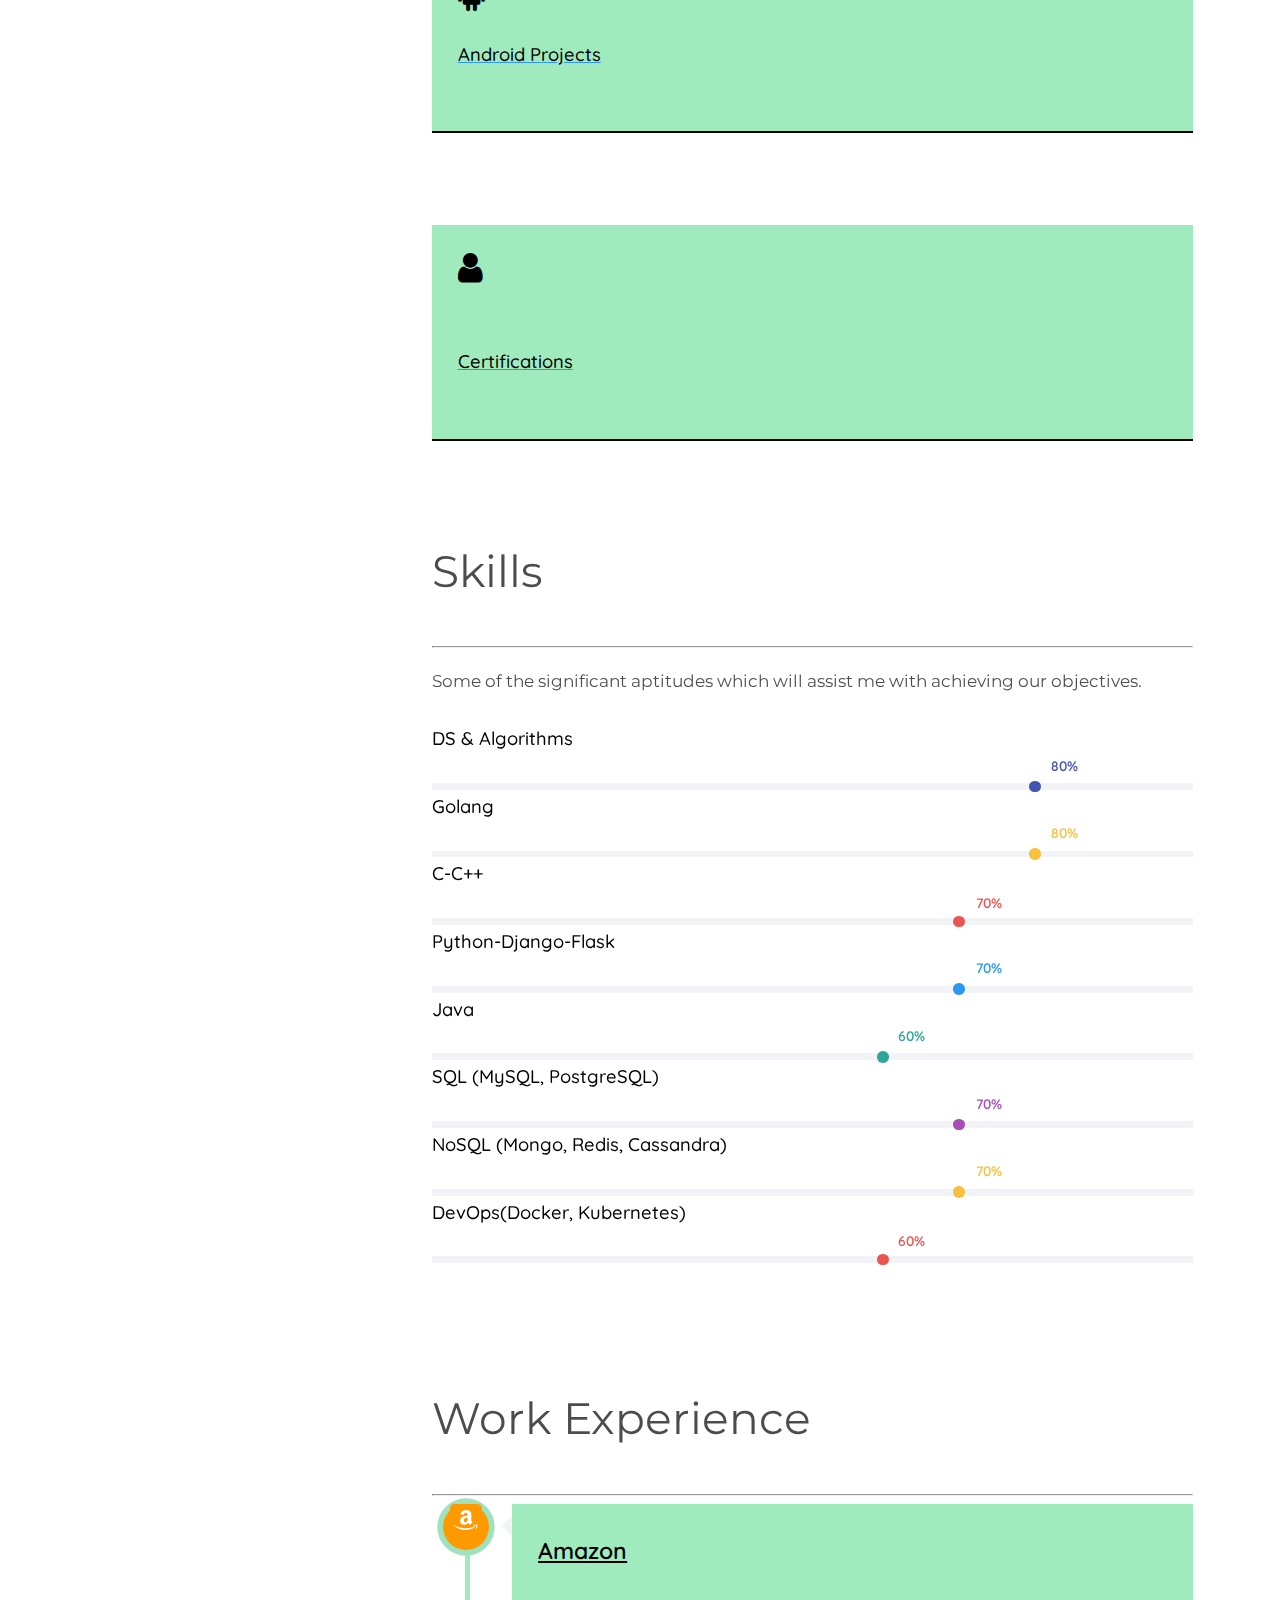
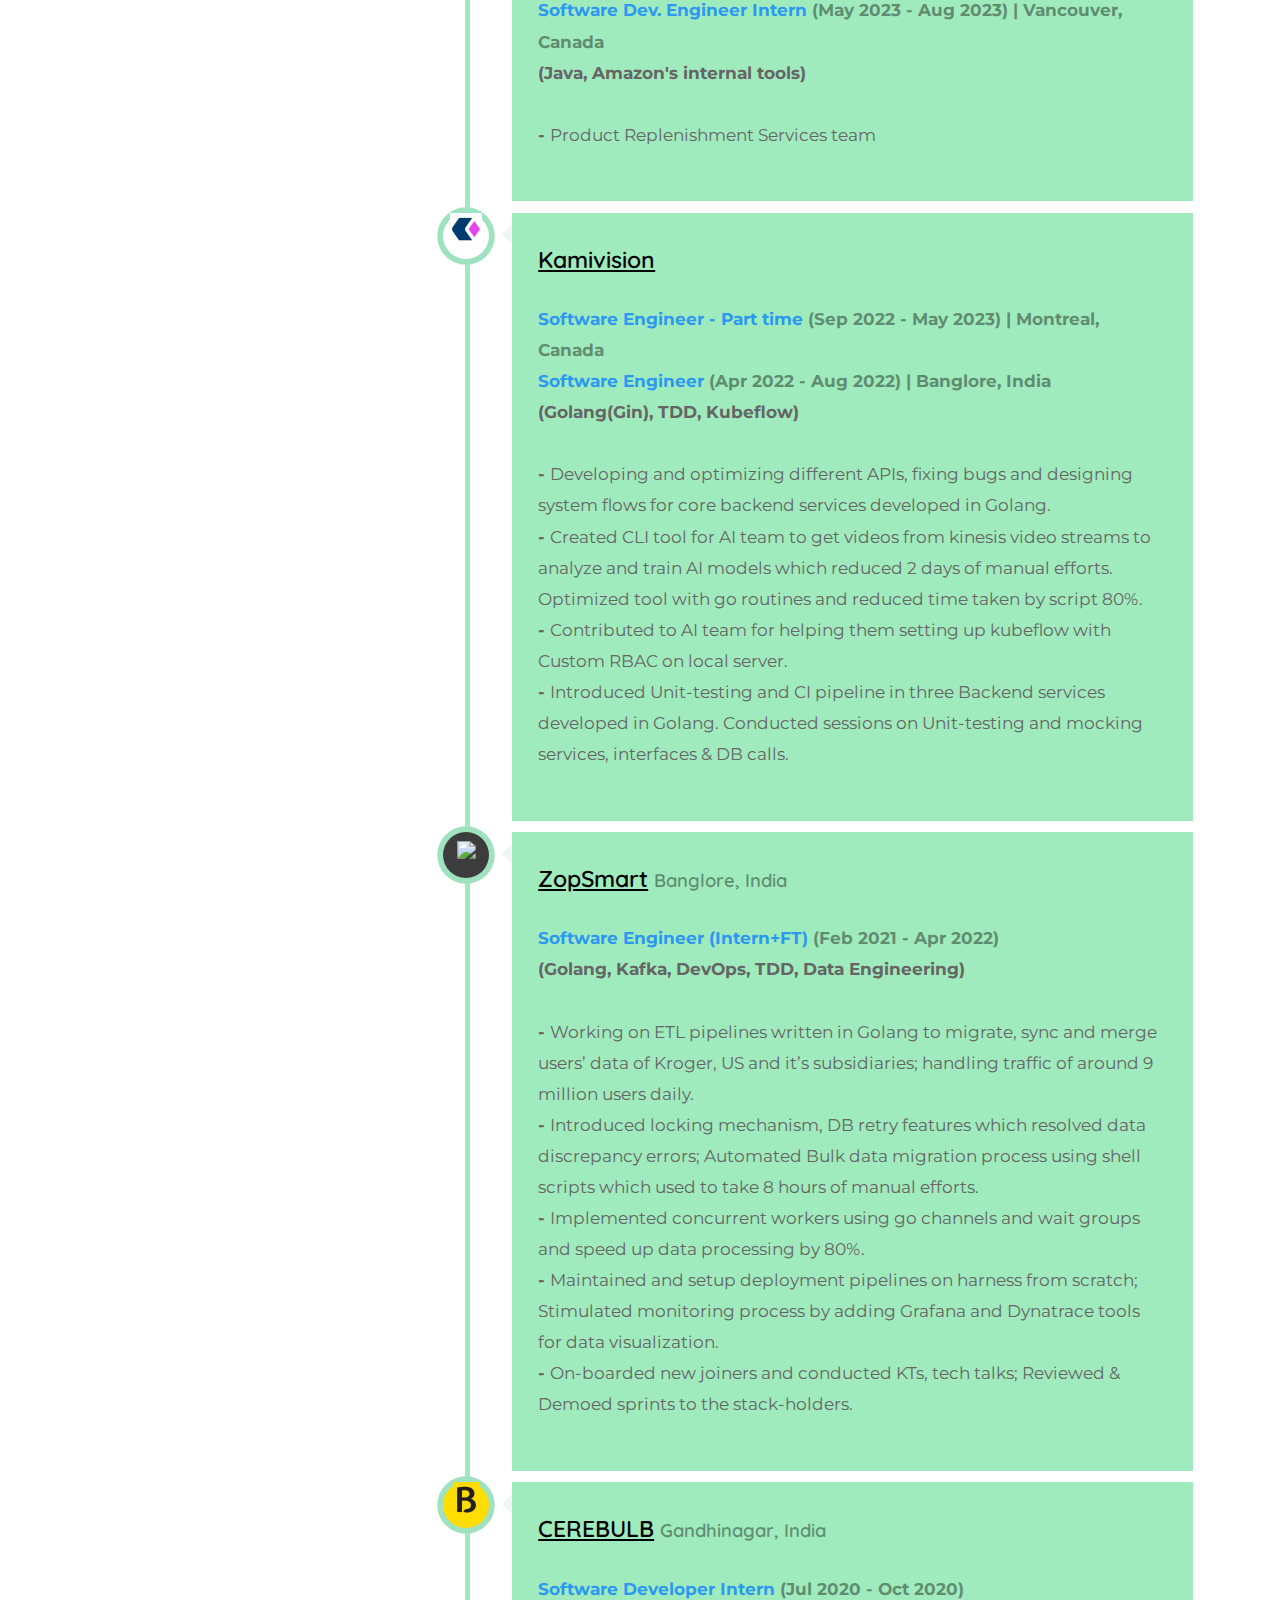
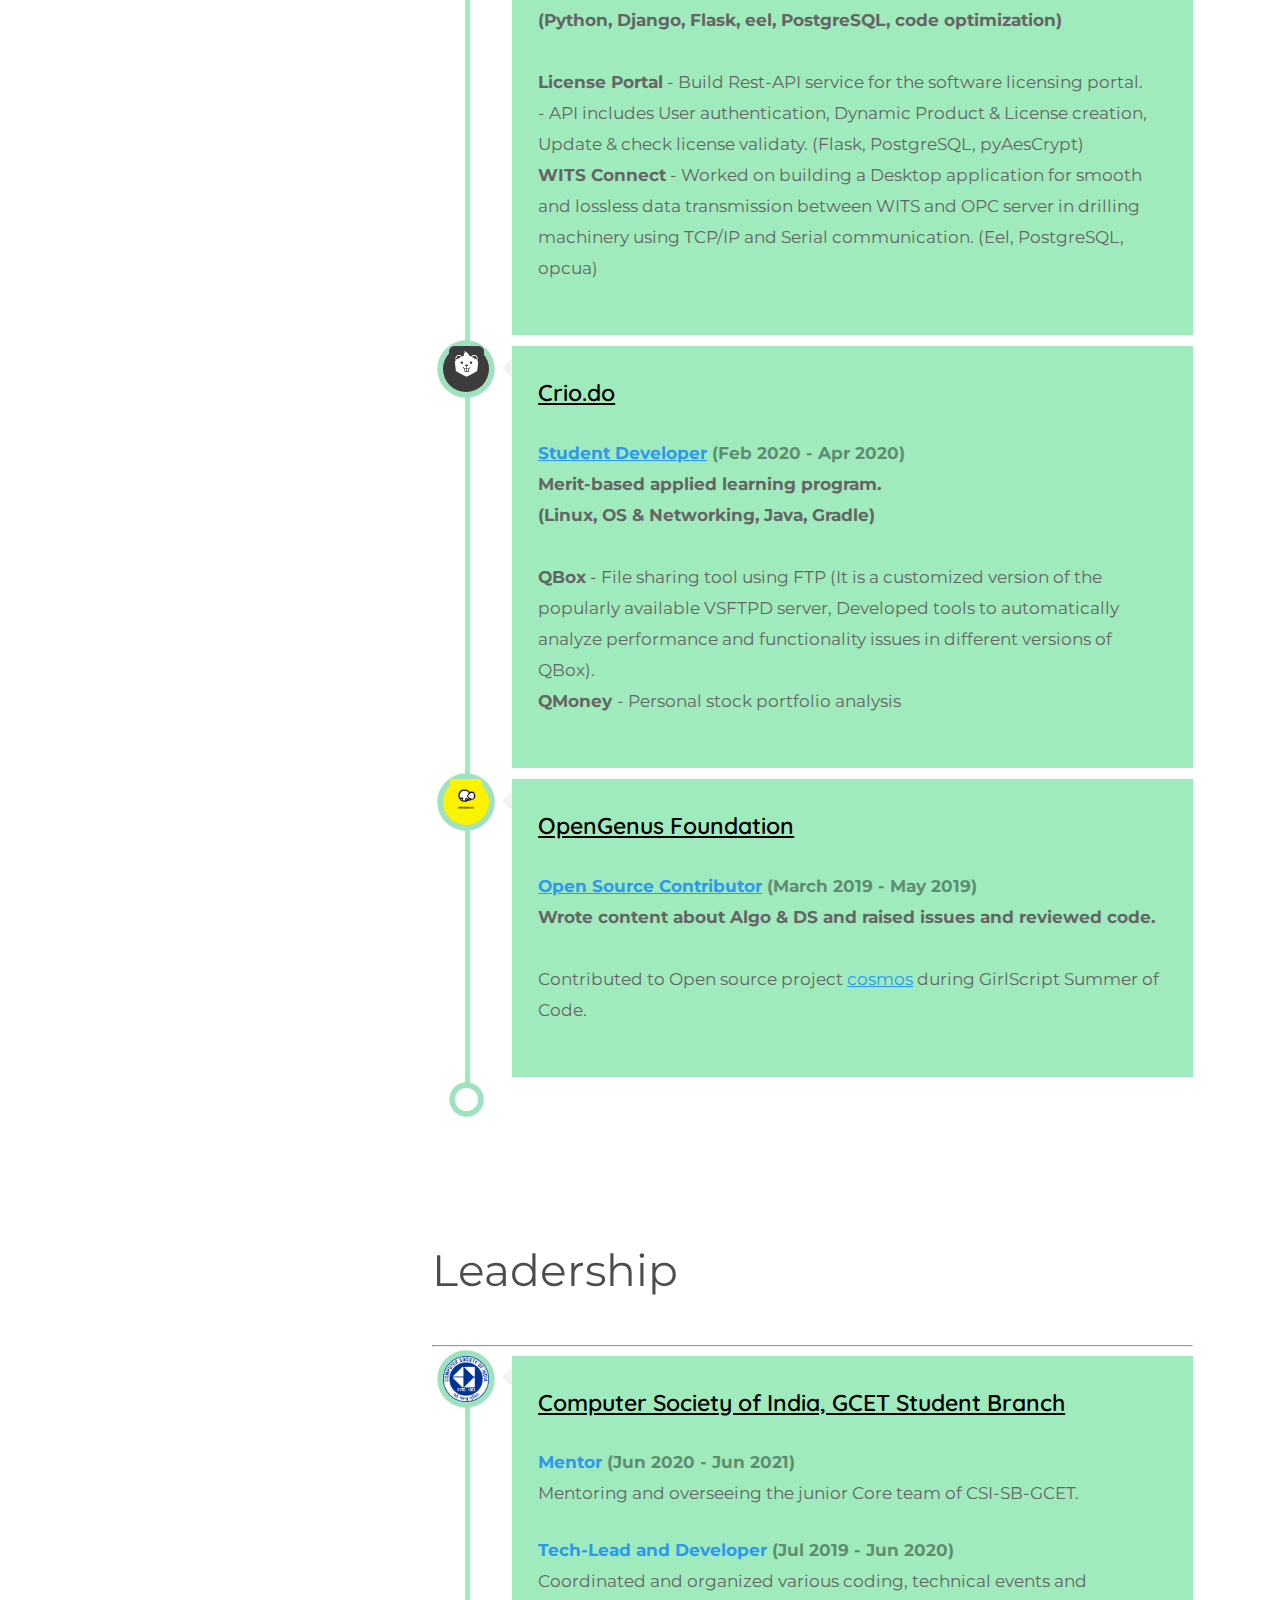
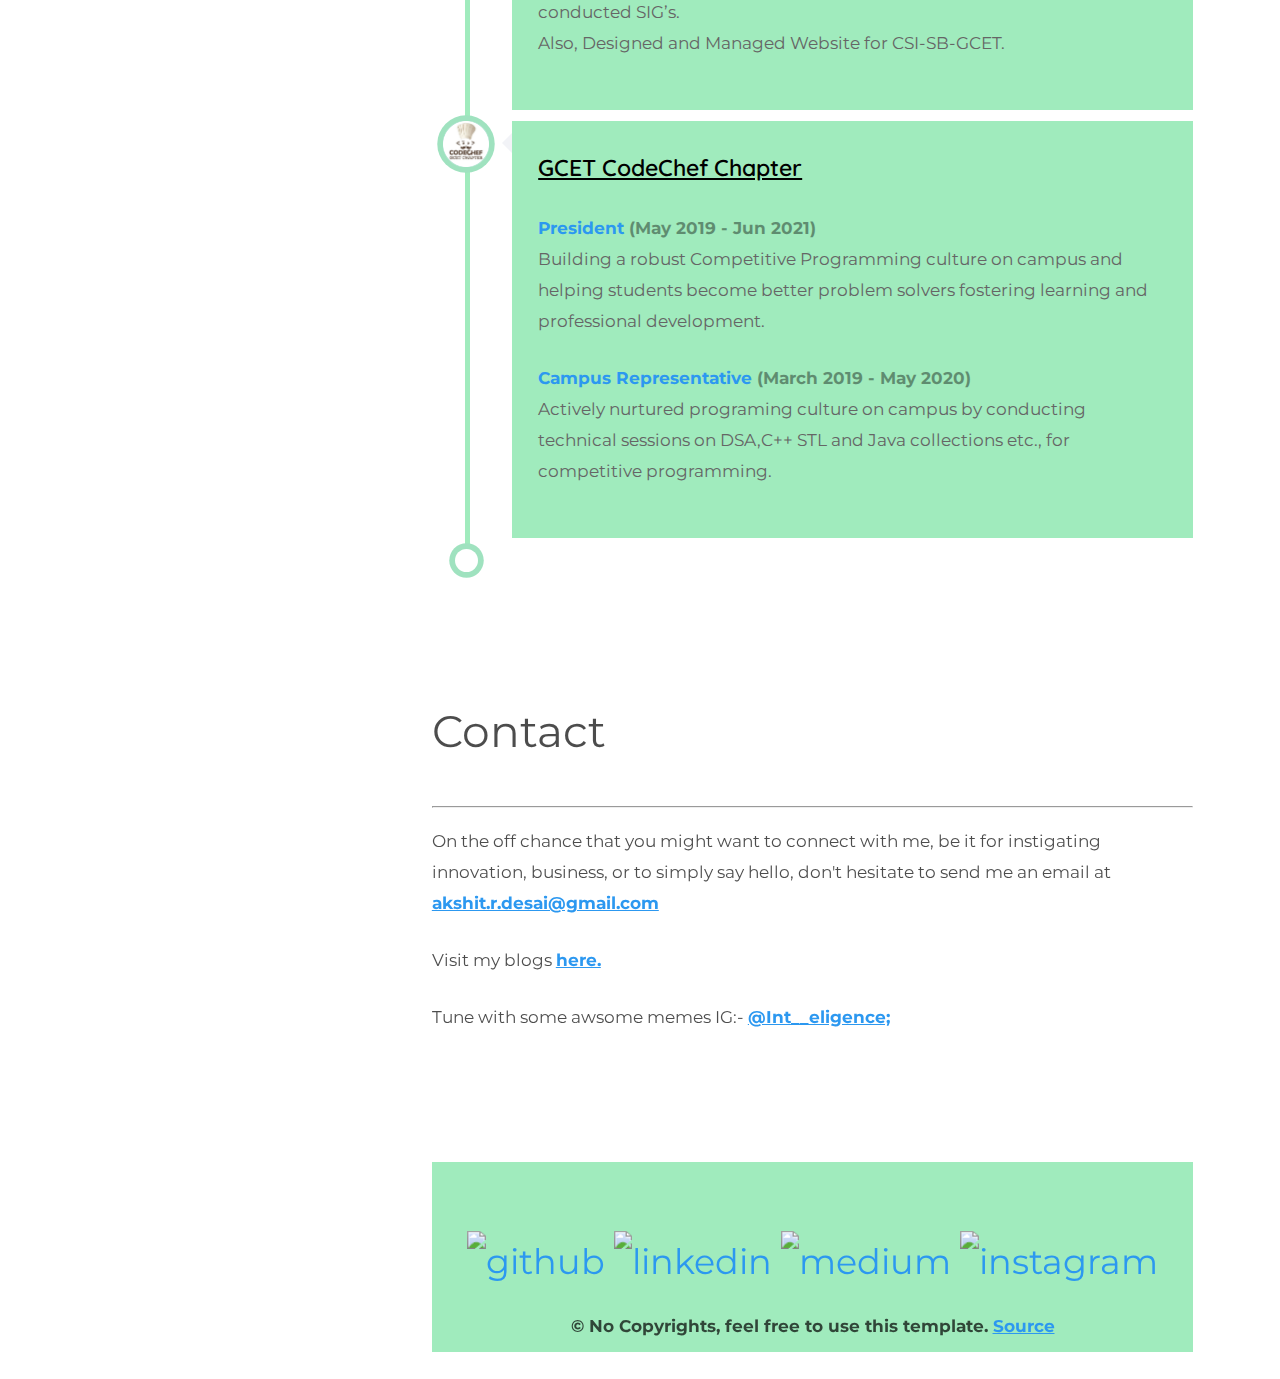
==== commit 4ea40535: "[UPDATE] updated index page" ====
--- a/index.html
+++ b/index.html
@@ -76,7 +76,7 @@
                                     <h1> <strong>Akshit R. Desai</strong> </h1>
                                     <strong>
                                        <p> 
-                                          Software Engineer <a href="https://kamivision.com/" style="color: #00A36C;" target="_blank">@kamivision</a> 
+                                          SDE Intern <a href="https://amazon.com/" style="color: #00A36C;" target="_blank">@Amzon</a>
                                           
                                           | MACS <a href="https://www.concordia.ca/ginacody/computer-science-software-eng/programs/computer-science/mapcompsc.html" style="color: #00A36C;" target="_blank">@Concordia University, Montreal</a>
                                        </p>
@@ -100,7 +100,7 @@
                      <div class="row">
                         <div class="col-md-12 animate-box" data-animate-effect="fadeInLeft">
                            <div class="hire">
-                              <h3><span style="color: #000">Open to opportunities and challenges.<span></h3>
+                              <h3><span style="color: #000">Open to opportunities and challenges.</span></h3>
                               <a href="Akshit-Desai-Resume.pdf" target="_blank" class="btn-hire" style="text-align: center;">Resume</a>
                            </div>
                         </div>
@@ -271,6 +271,31 @@
                            <div class="timeline-centered">
                               <article class="timeline-entry animate-box" data-animate-effect="fadeInRight">
                                  <div class="timeline-entry-inner">
+                                    <div class="timeline-icon color-3">
+                                       <img src="images/amazon.png" height="28">
+                                    </div>
+                                    <div class="timeline-label">
+                                       <h2>
+                                          <a href="https://amazon.com/" target="_blank">Amazon</a>
+                                          <span style="color:black"></span>
+                                       </h2>
+                                       <p>
+                                          <strong>
+                                             <a>Software Dev. Engineer Intern</a>
+                                             <span style="color:black"> (May 2023 - Aug 2023) | Vancouver, Canada</span>
+                                          </strong>
+                                          <br>
+                                          <strong>
+                                             (Java, Amazon's internal tools)
+                                          </strong>
+                                          <br>
+                                          <br><strong>- </strong> Product Replenishment Services team
+                                       </p>
+                                    </div>
+                                 </div>
+                              </article>
+                              <article class="timeline-entry animate-box" data-animate-effect="fadeInRight">
+                                 <div class="timeline-entry-inner">
                                     <div class="timeline-icon color-9">
                                        <img src="images/kamivision.png" height="28">
                                     </div>
@@ -282,7 +307,7 @@
                                        <p>
                                           <strong>
                                              <a>Software Engineer - Part time</a>
-                                             <span style="color:black"> (Sep 2022 - Present) | Montreal, Canada</span>
+                                             <span style="color:black"> (Sep 2022 - May 2023) | Montreal, Canada</span>
                                           </br>
                                              <a>Software Engineer </a>
                                              <span style="color:black"> (Apr 2022 - Aug 2022) | Banglore, India</span>
@@ -524,7 +549,7 @@
                               <p>Tune with some awsome memes IG:- 
                                  <Strong>
                                     <a href="https://www.instagram.com/int__eligence/" target="_blank"> @Int__eligence;</a>
-                                 <strong>
+                                 </Strong>
                               </p>
                            </div>
                         </div>
--- a/css/style.css
+++ b/css/style.css
@@ -1,5 +1,5 @@
 html {
-	zoom: 125%;
+	zoom: 115%;
 }
 @font-face {
   font-family: 'icomoon';
@@ -703,7 +703,7 @@
   .timeline-centered .timeline-entry .timeline-entry-inner .timeline-icon.color-2 {
     background: #ec5453; }
   .timeline-centered .timeline-entry .timeline-entry-inner .timeline-icon.color-3 {
-    background: #f9bf3f; }
+    background: #FF9900; }
   .timeline-centered .timeline-entry .timeline-entry-inner .timeline-icon.color-4 {
     background: #a84cb8; }
   .timeline-centered .timeline-entry .timeline-entry-inner .timeline-icon.color-5 {
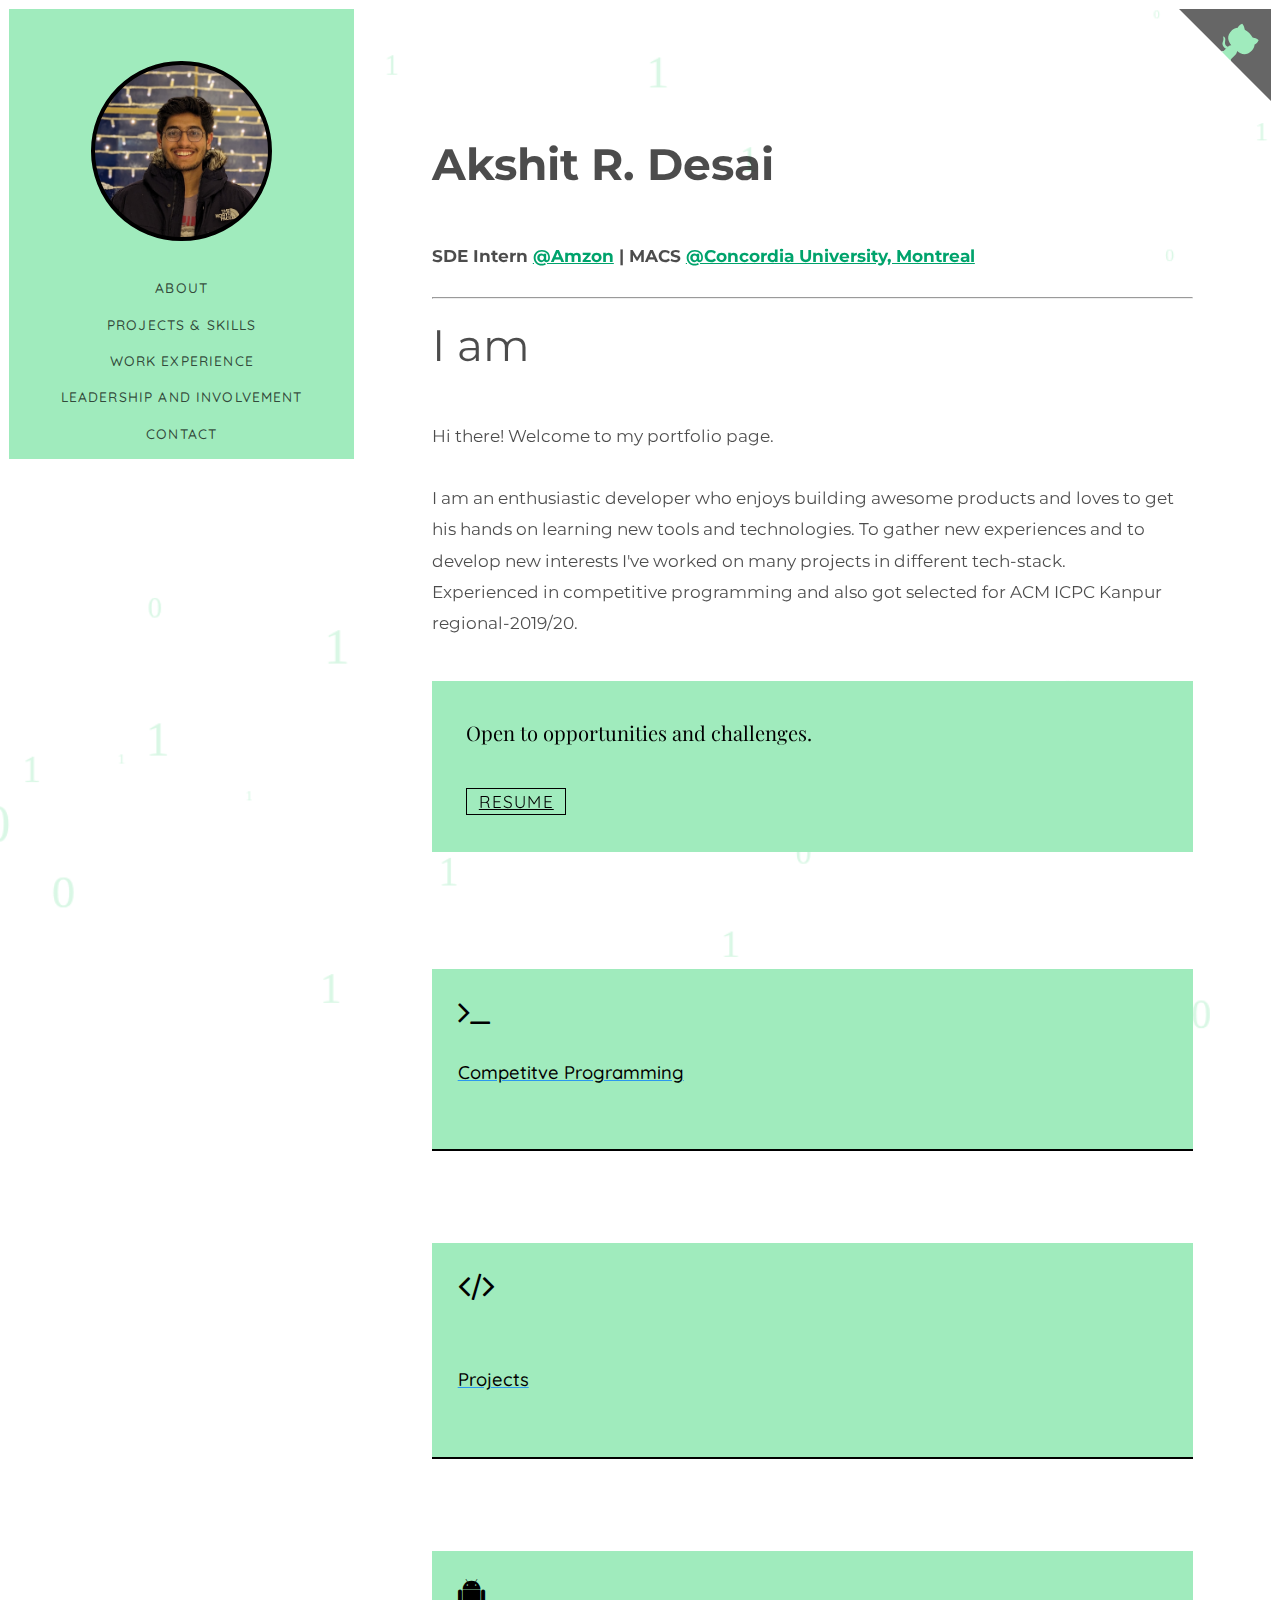
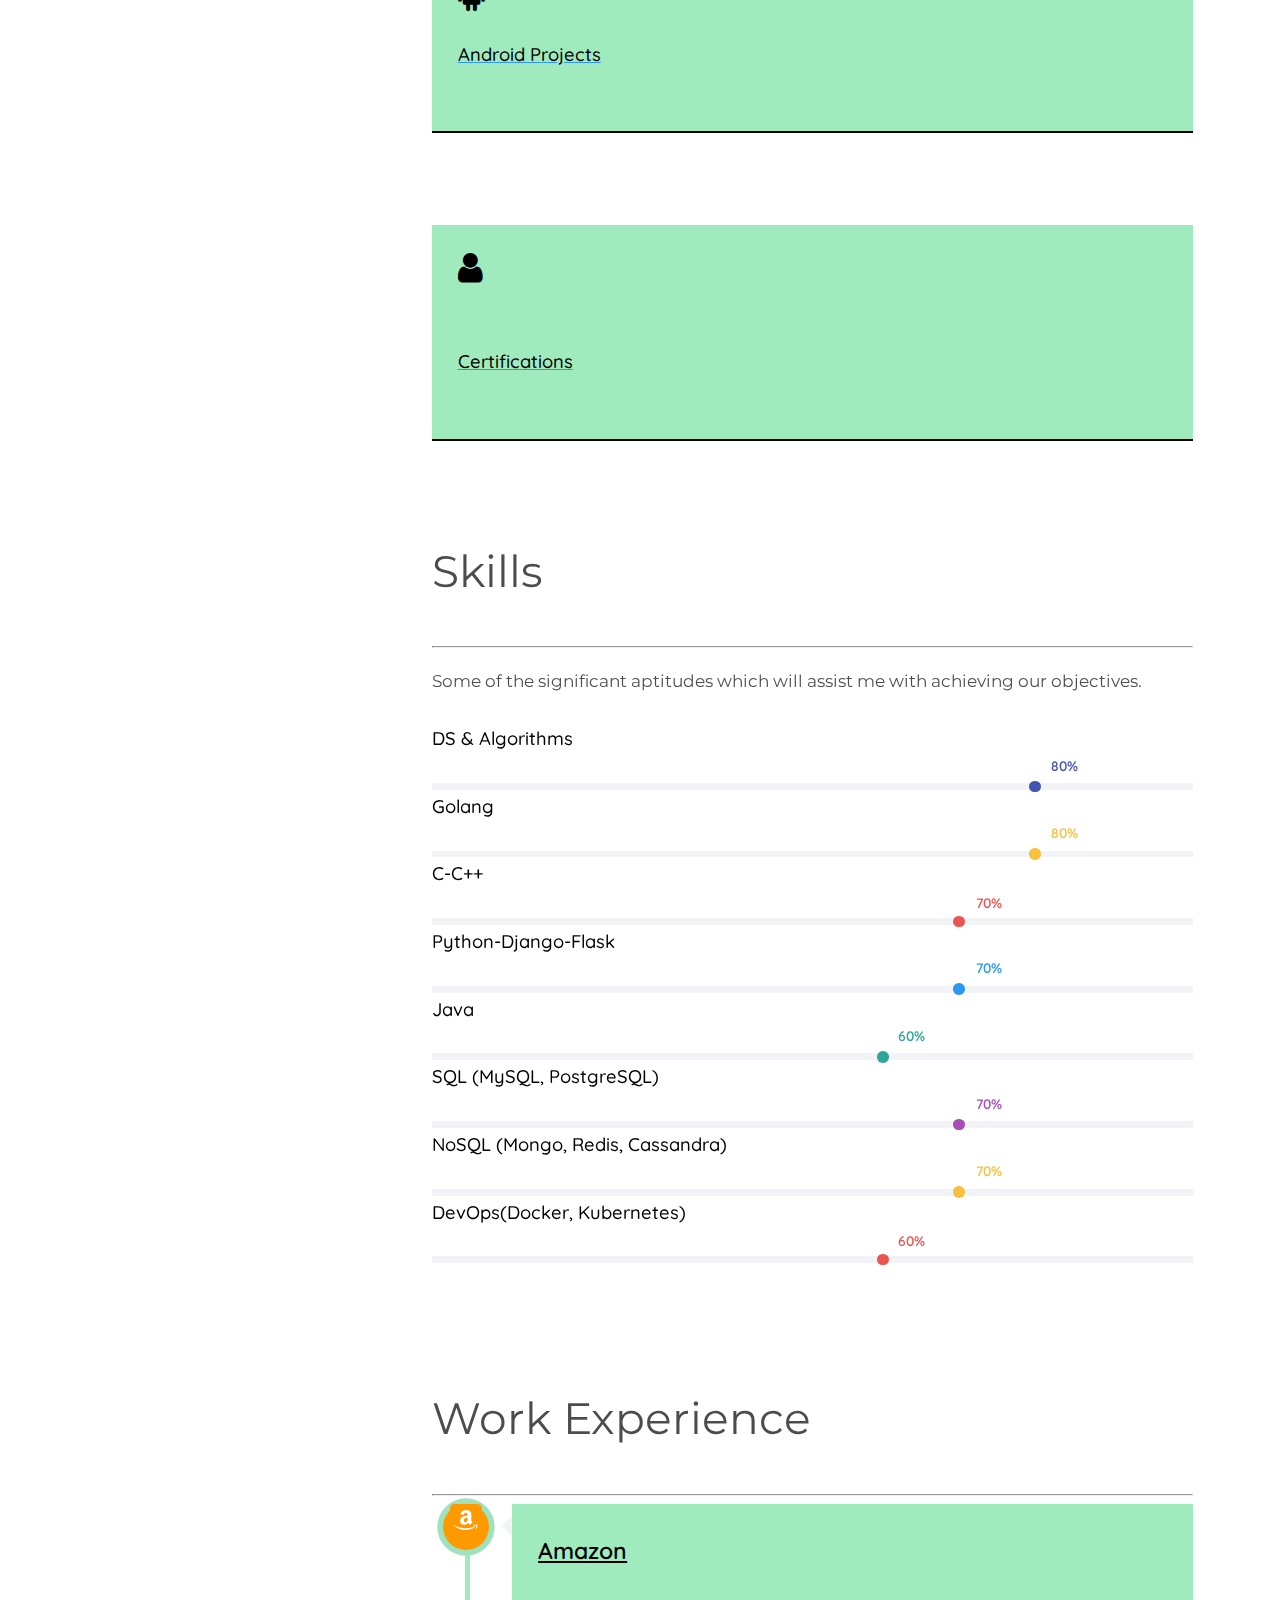
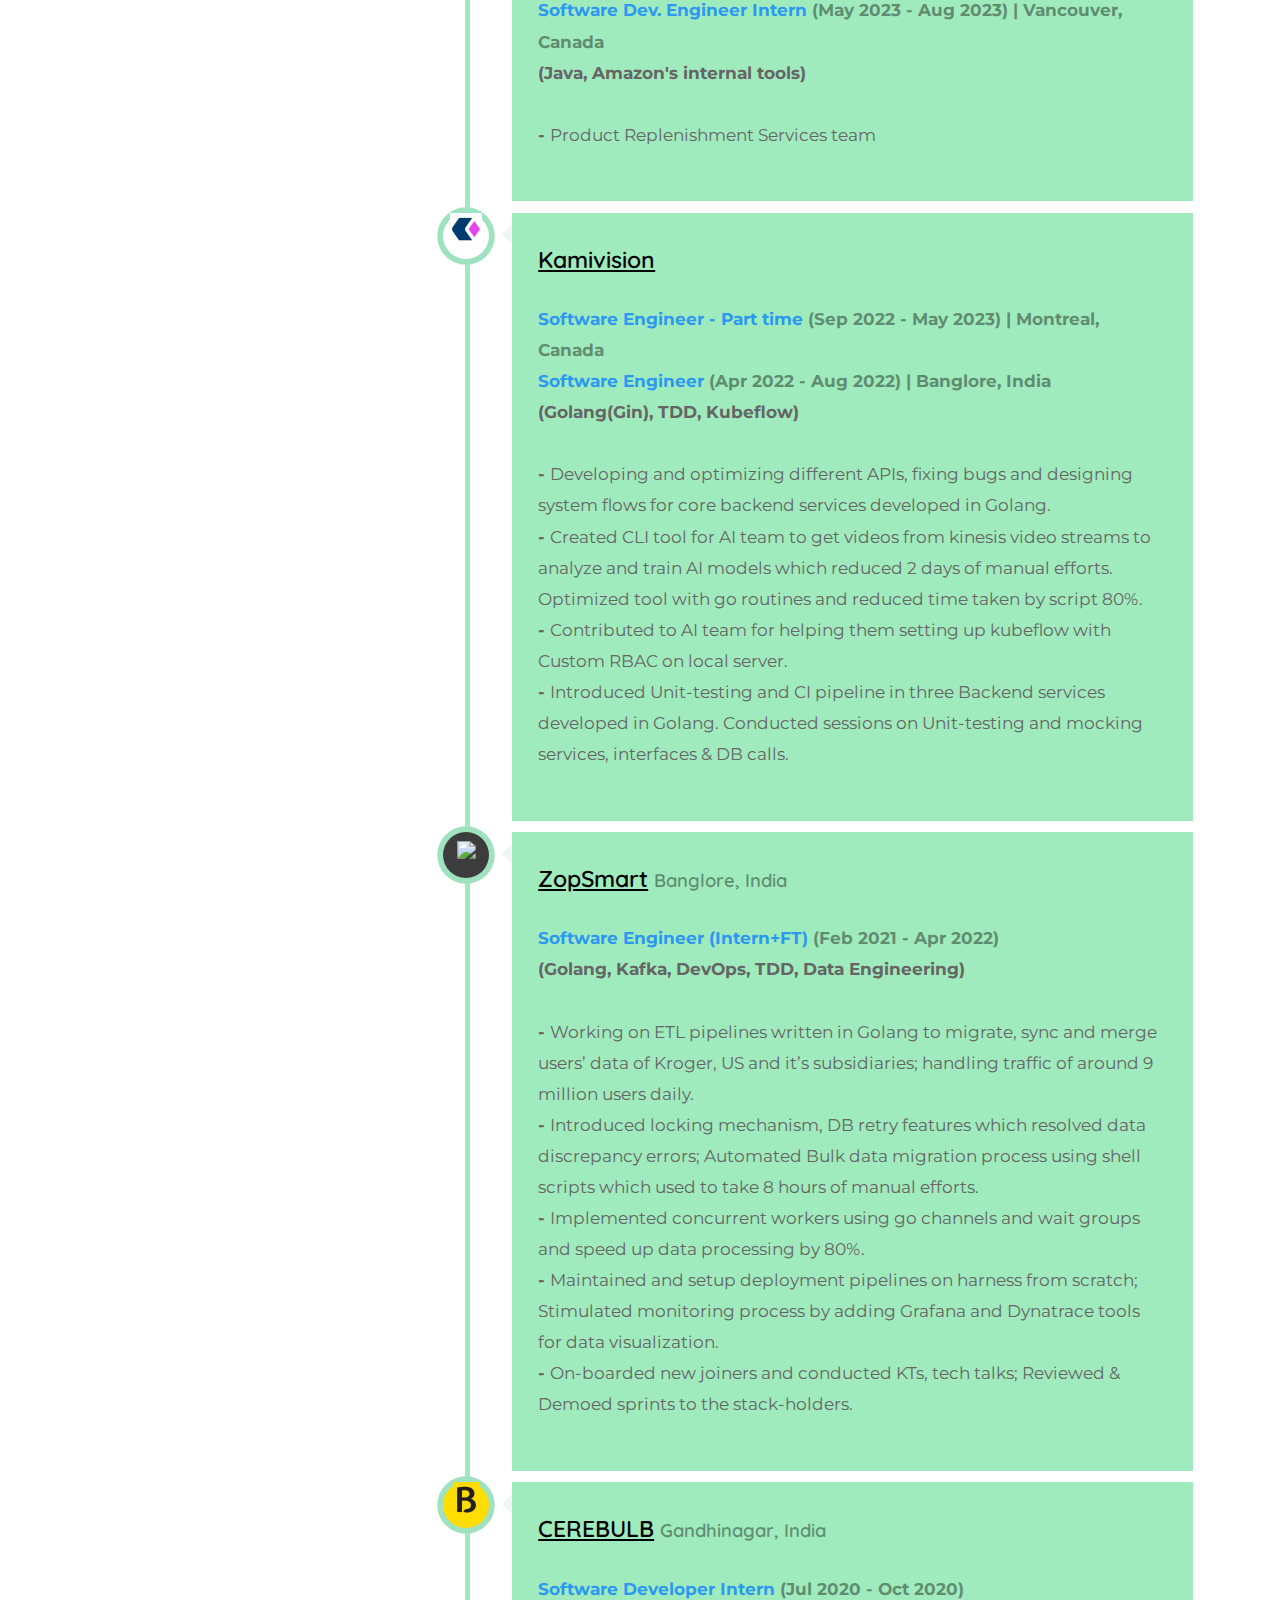
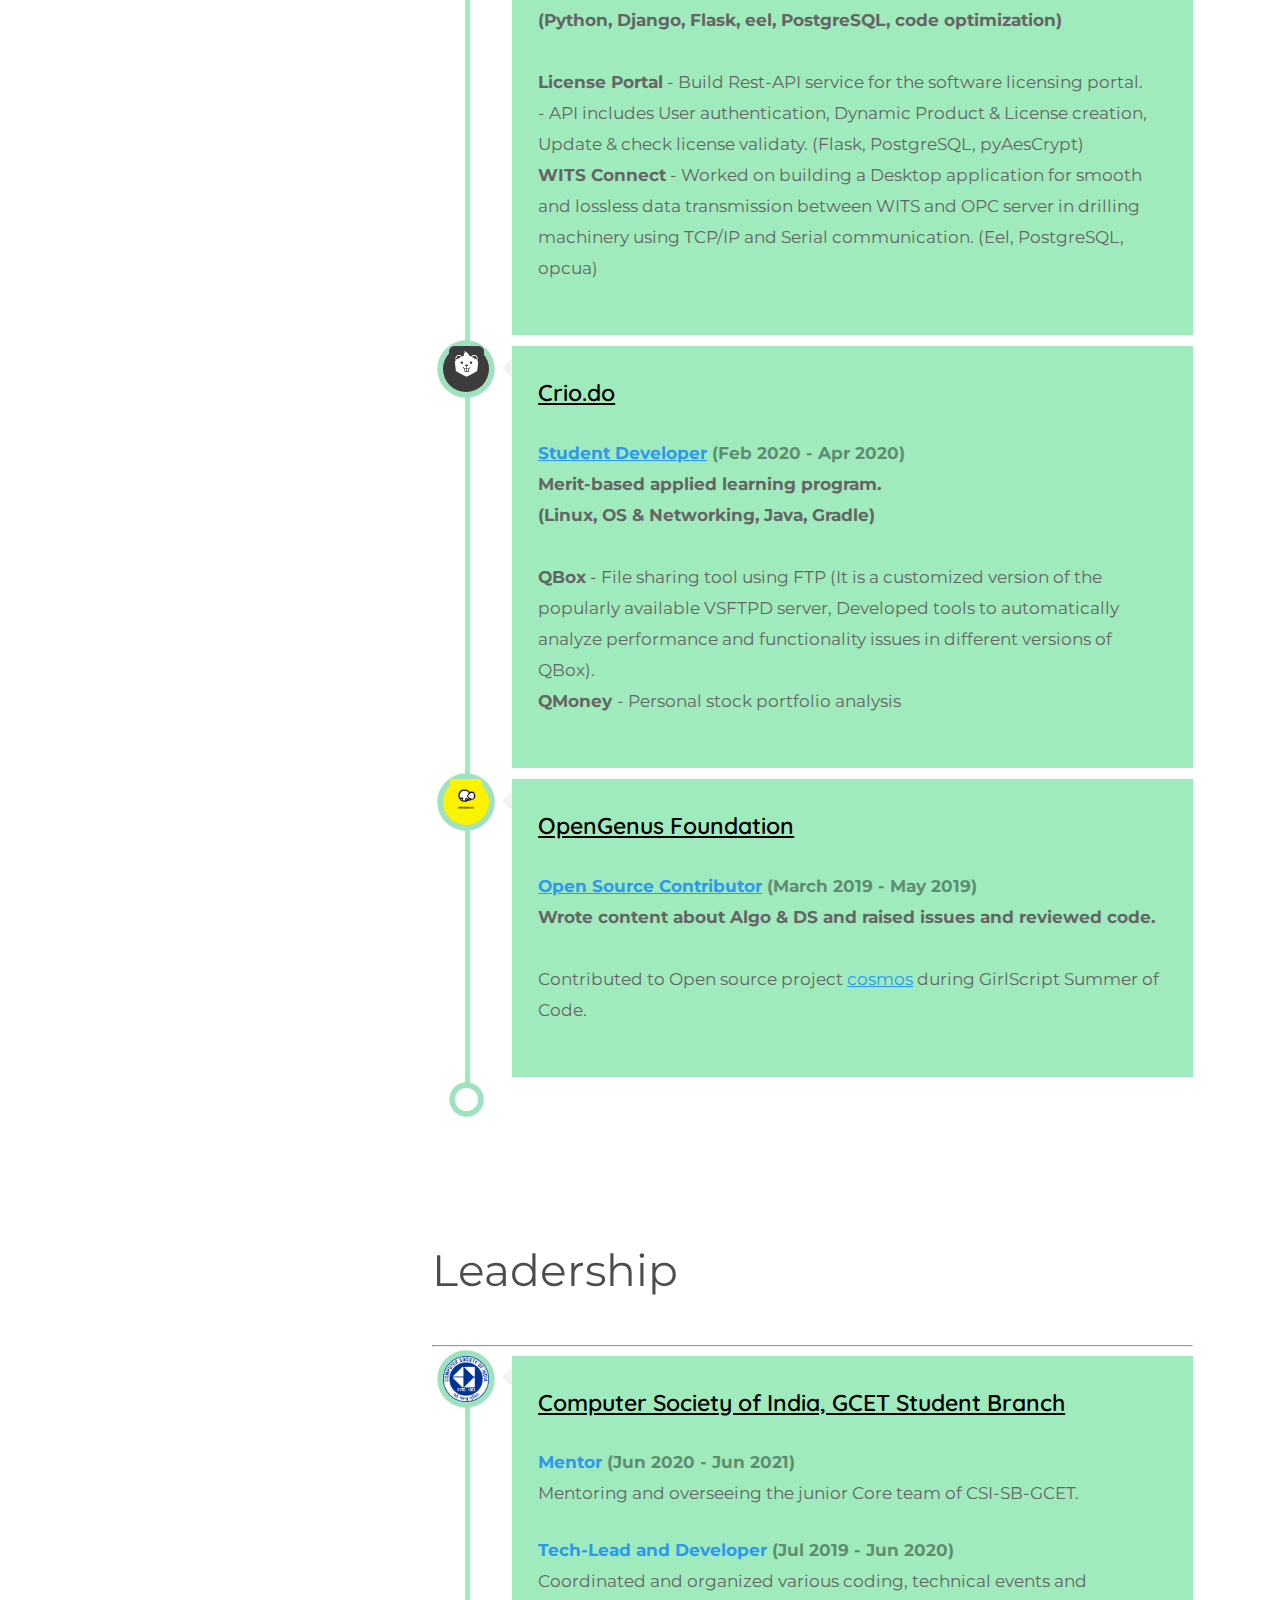
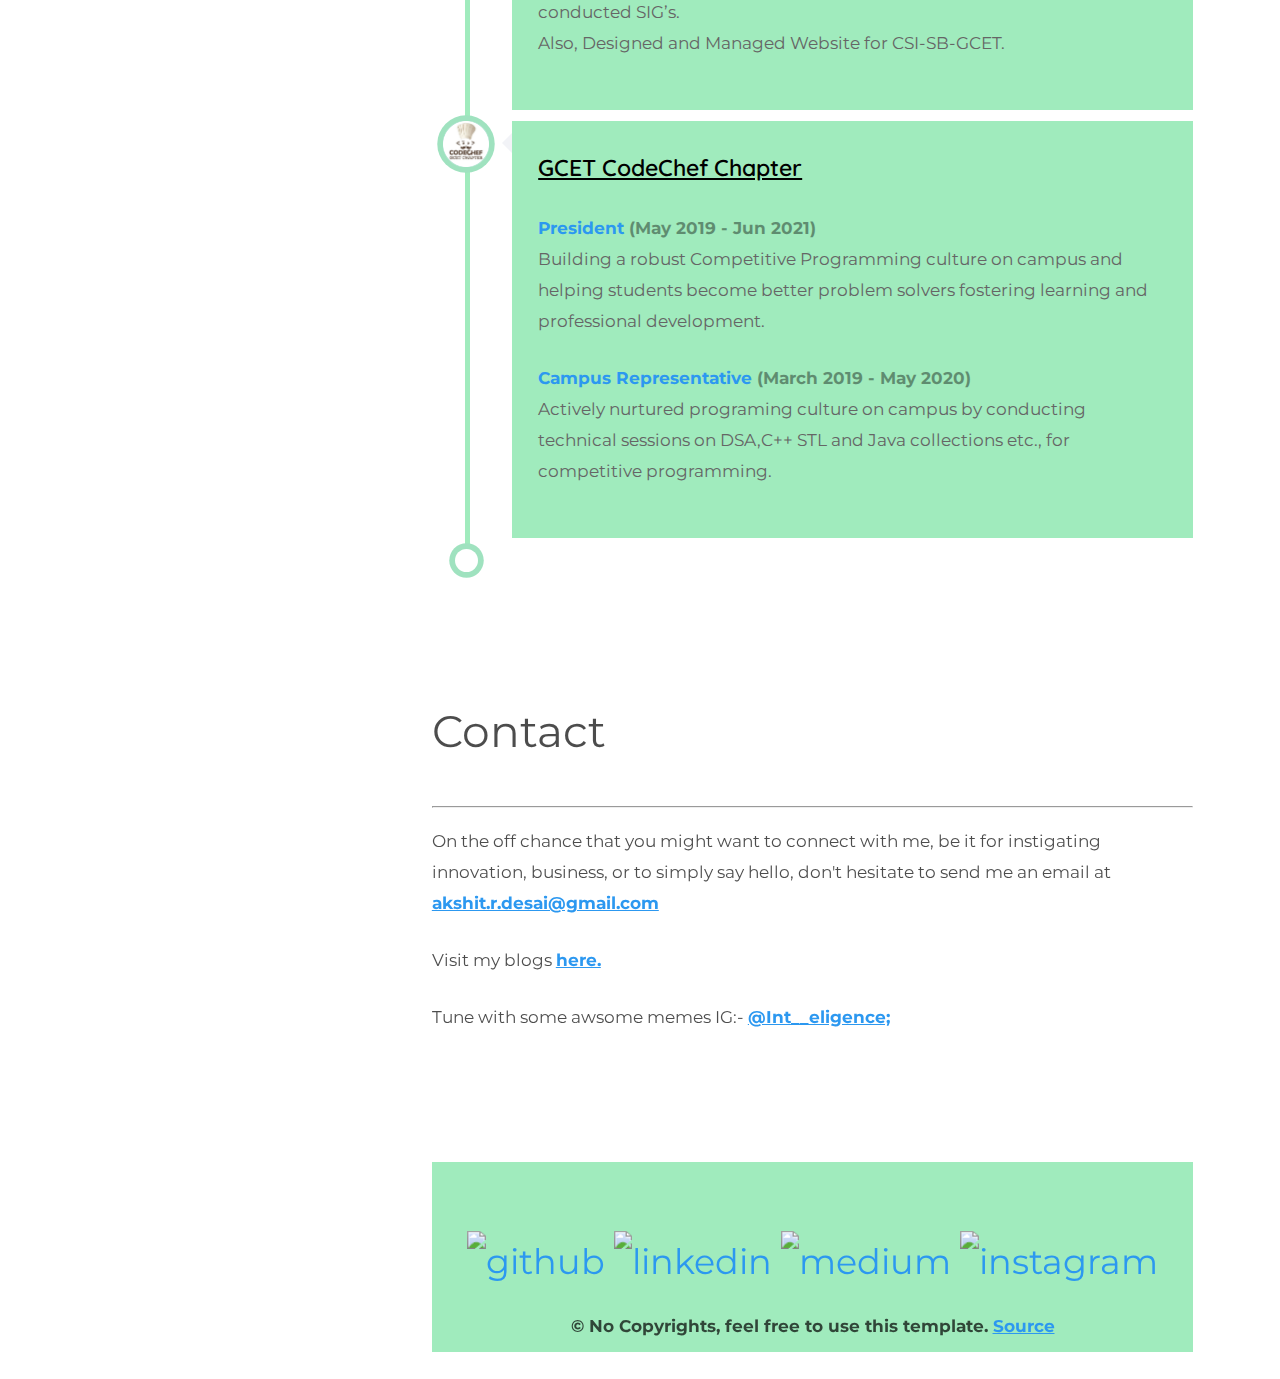
==== commit 1f333050: "change google analytics key as some people copy pasted whole website" ====
--- a/index.html
+++ b/index.html
@@ -625,14 +625,15 @@
       <script src="js/intro.js"></script>
       <!-- canvas js -->
       <script src="js/canvas.js"></script>
+
       <!-- Google tag (gtag.js) -->
-      <script async src="https://www.googletagmanager.com/gtag/js?id=G-PDRHNVQJB3"></script>
+      <script async src="https://www.googletagmanager.com/gtag/js?id=G-ZJV1DT6KE3"></script>
       <script>
          window.dataLayer = window.dataLayer || [];
          function gtag(){dataLayer.push(arguments);}
          gtag('js', new Date());
 
-         gtag('config', 'G-PDRHNVQJB3');
+         gtag('config', 'G-ZJV1DT6KE3');
       </script>
    </body>
 </html>
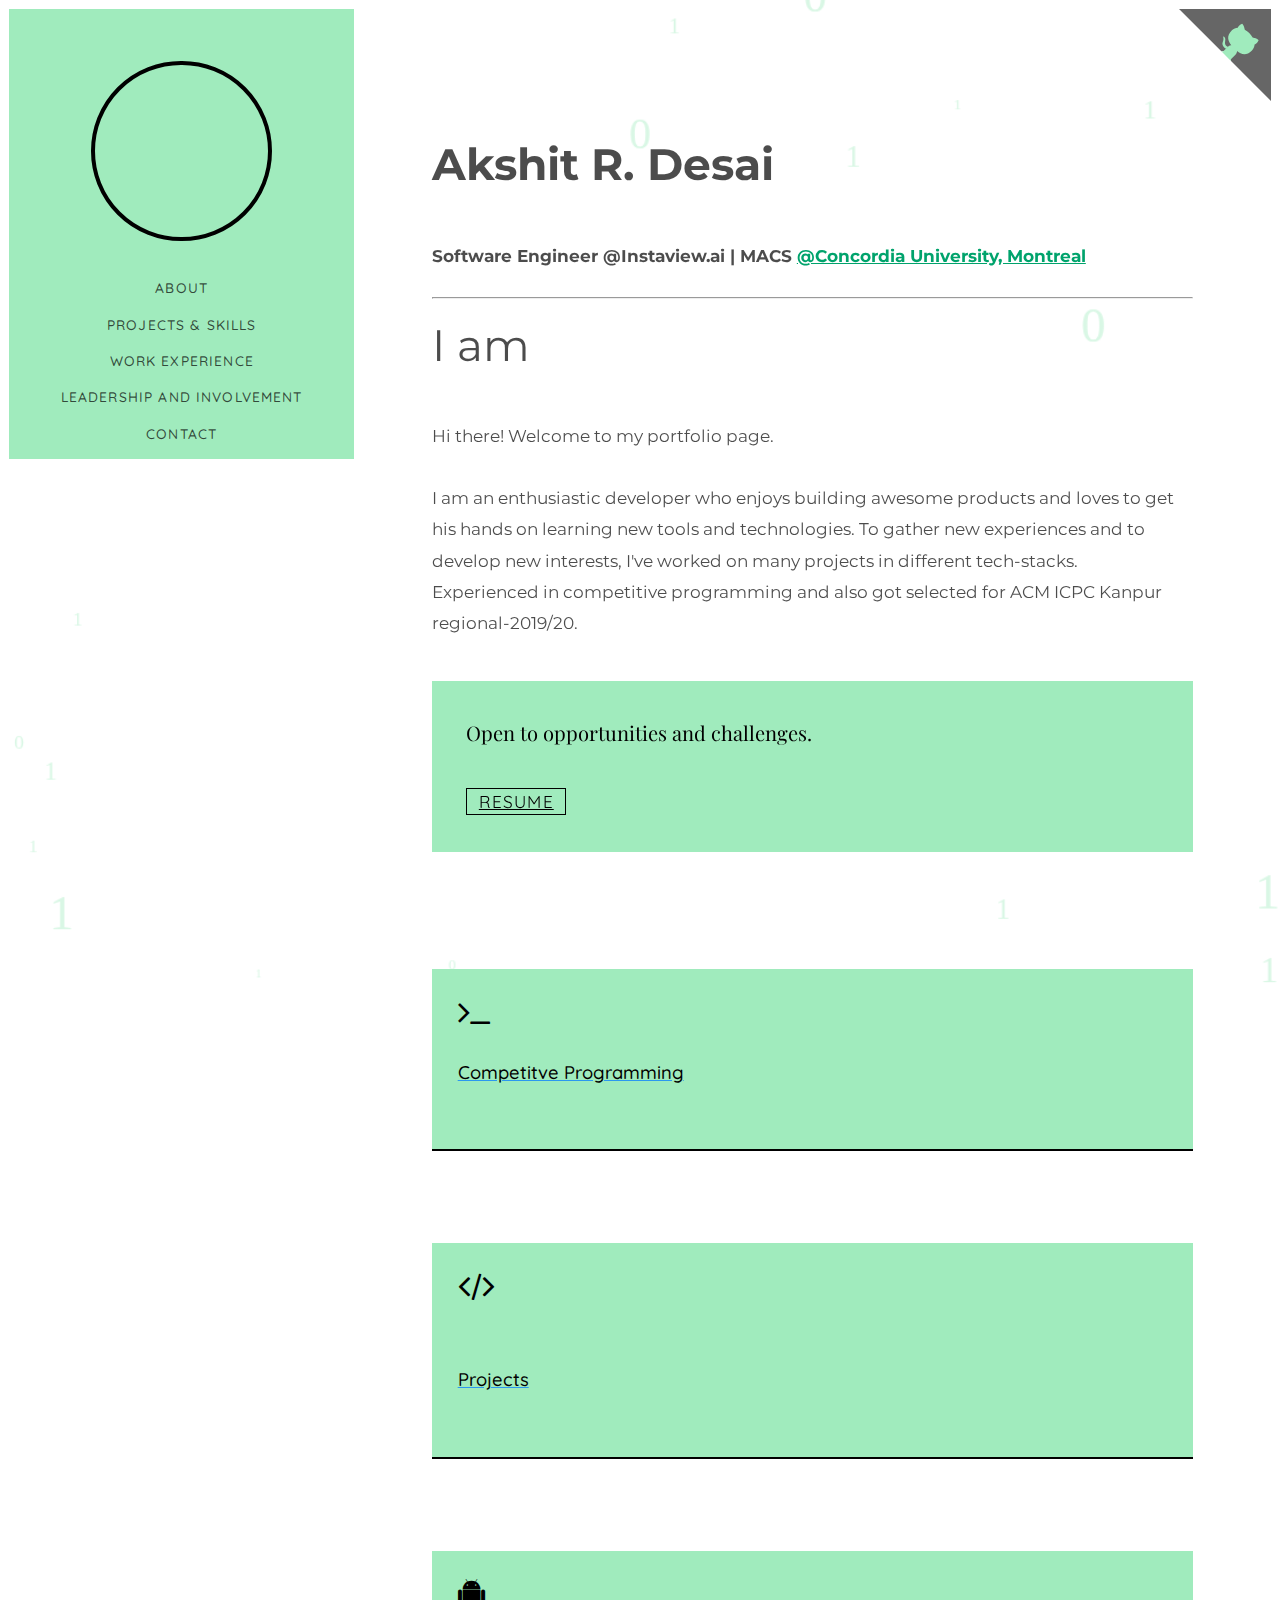
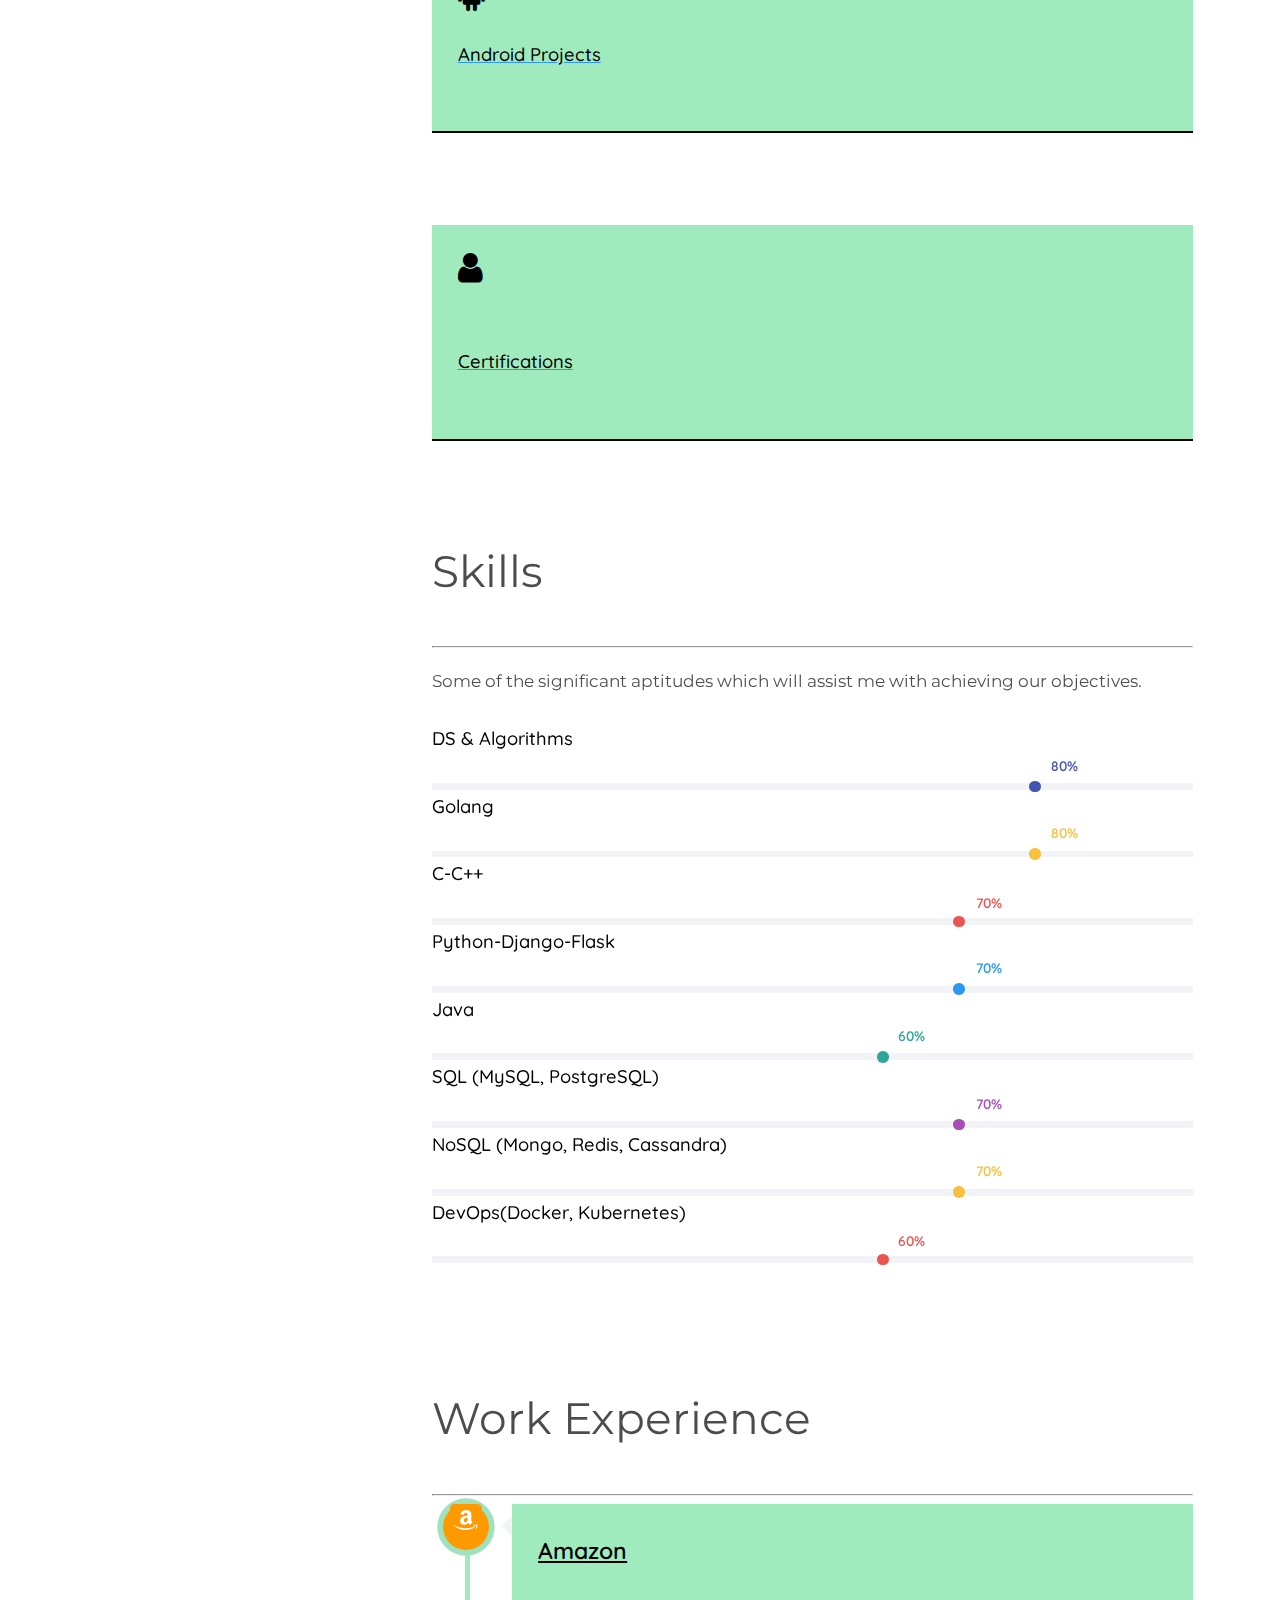
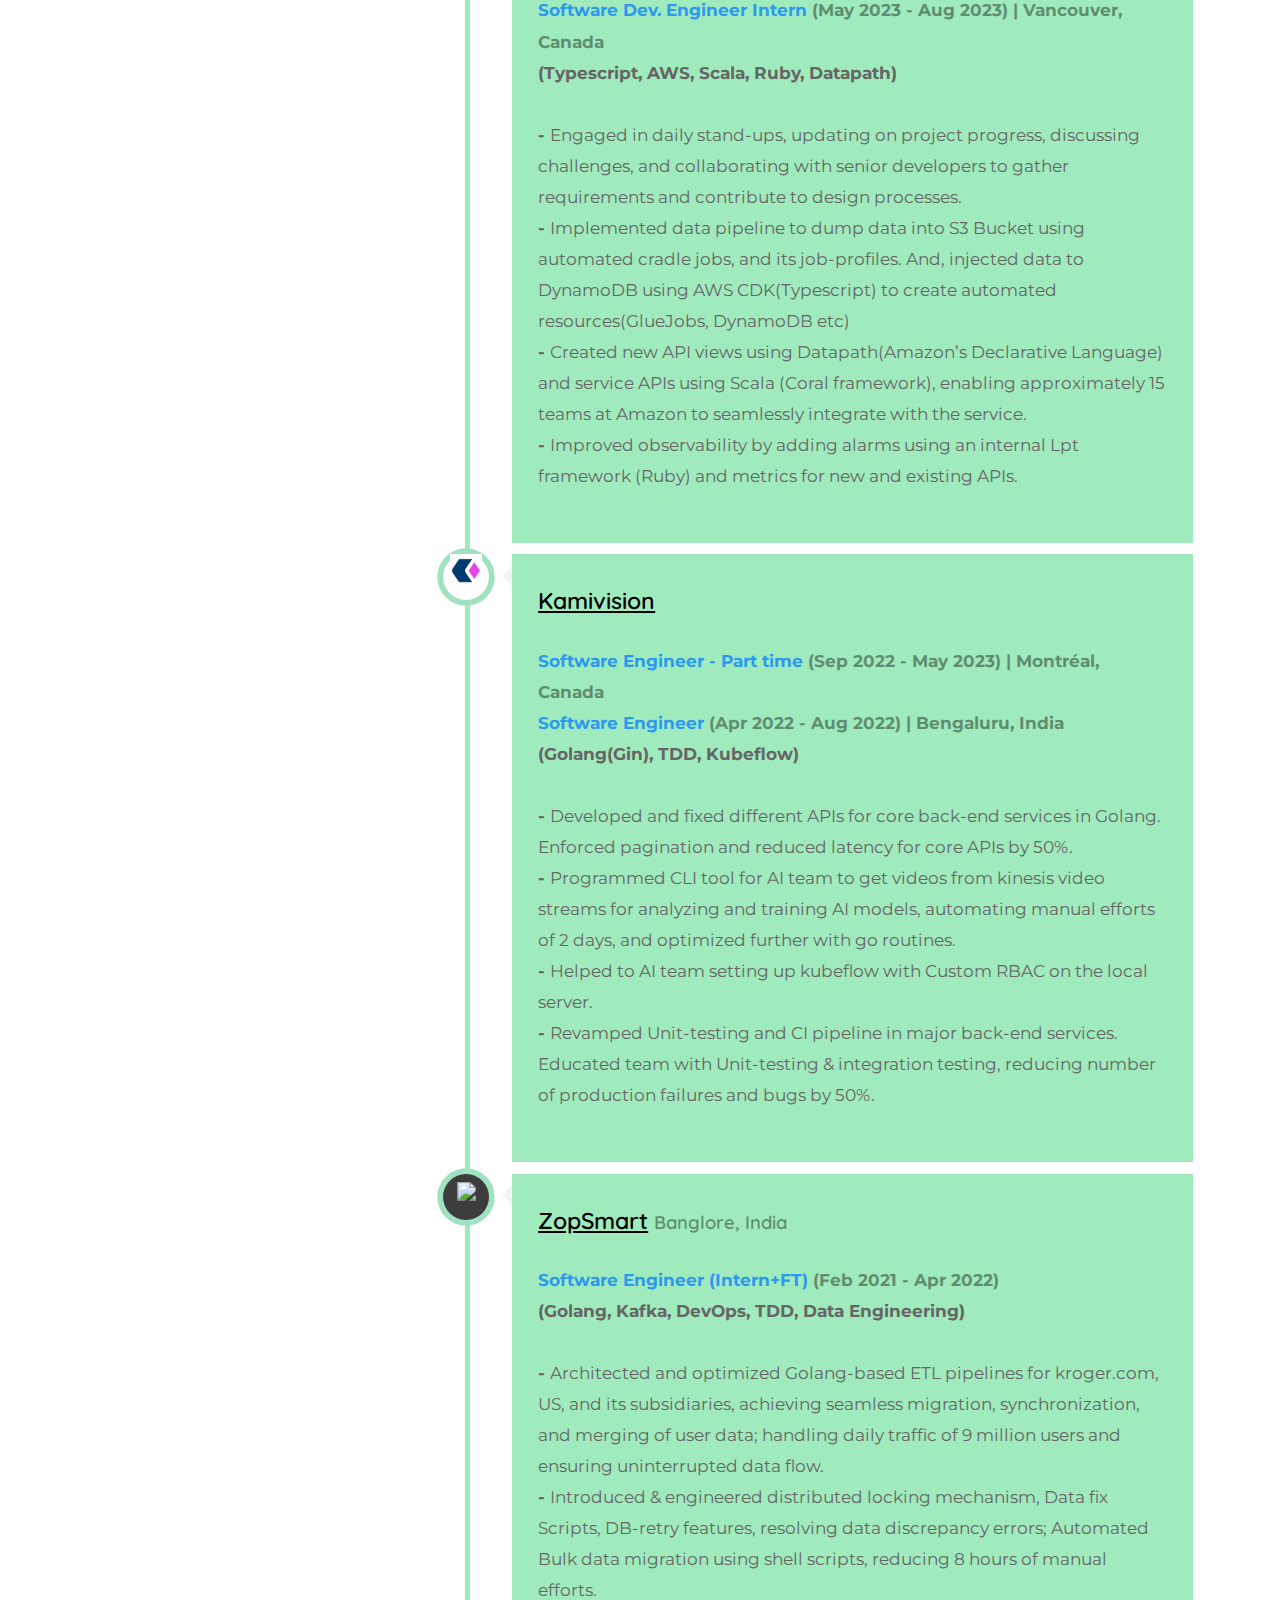
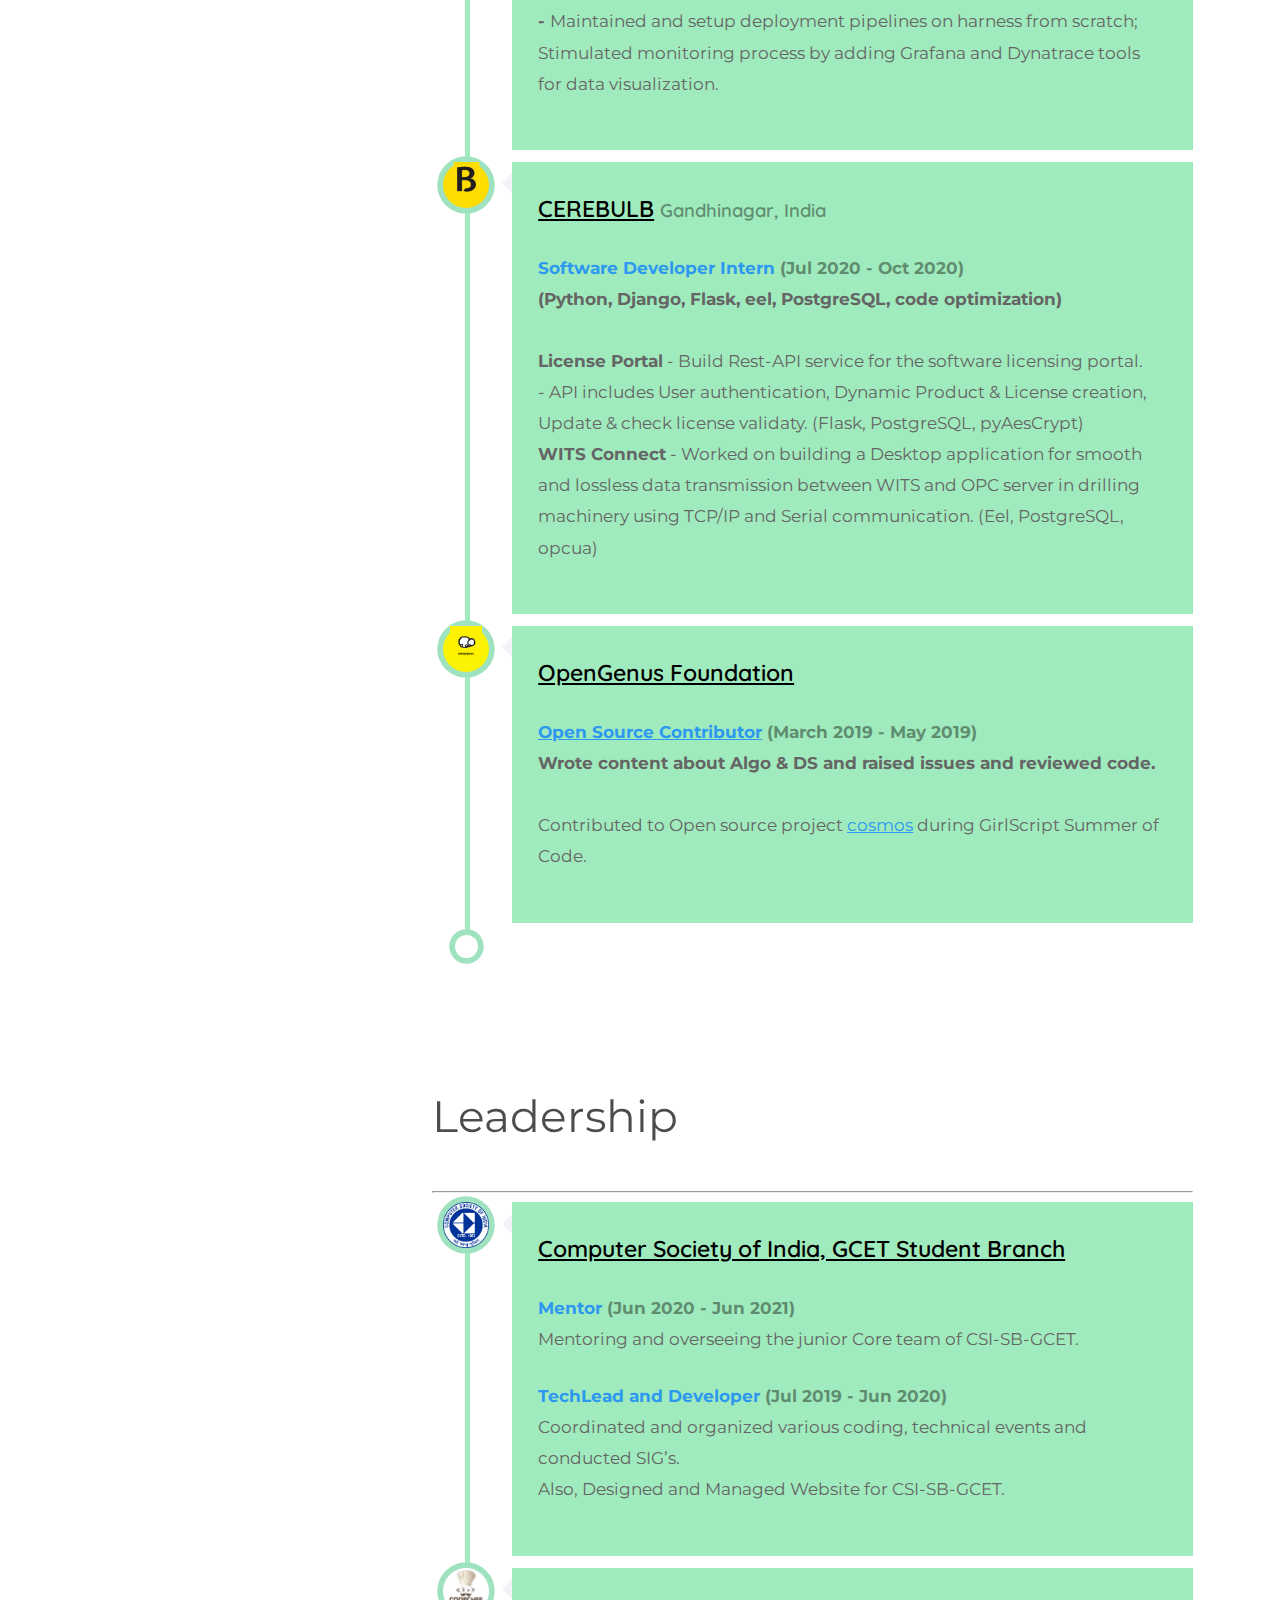
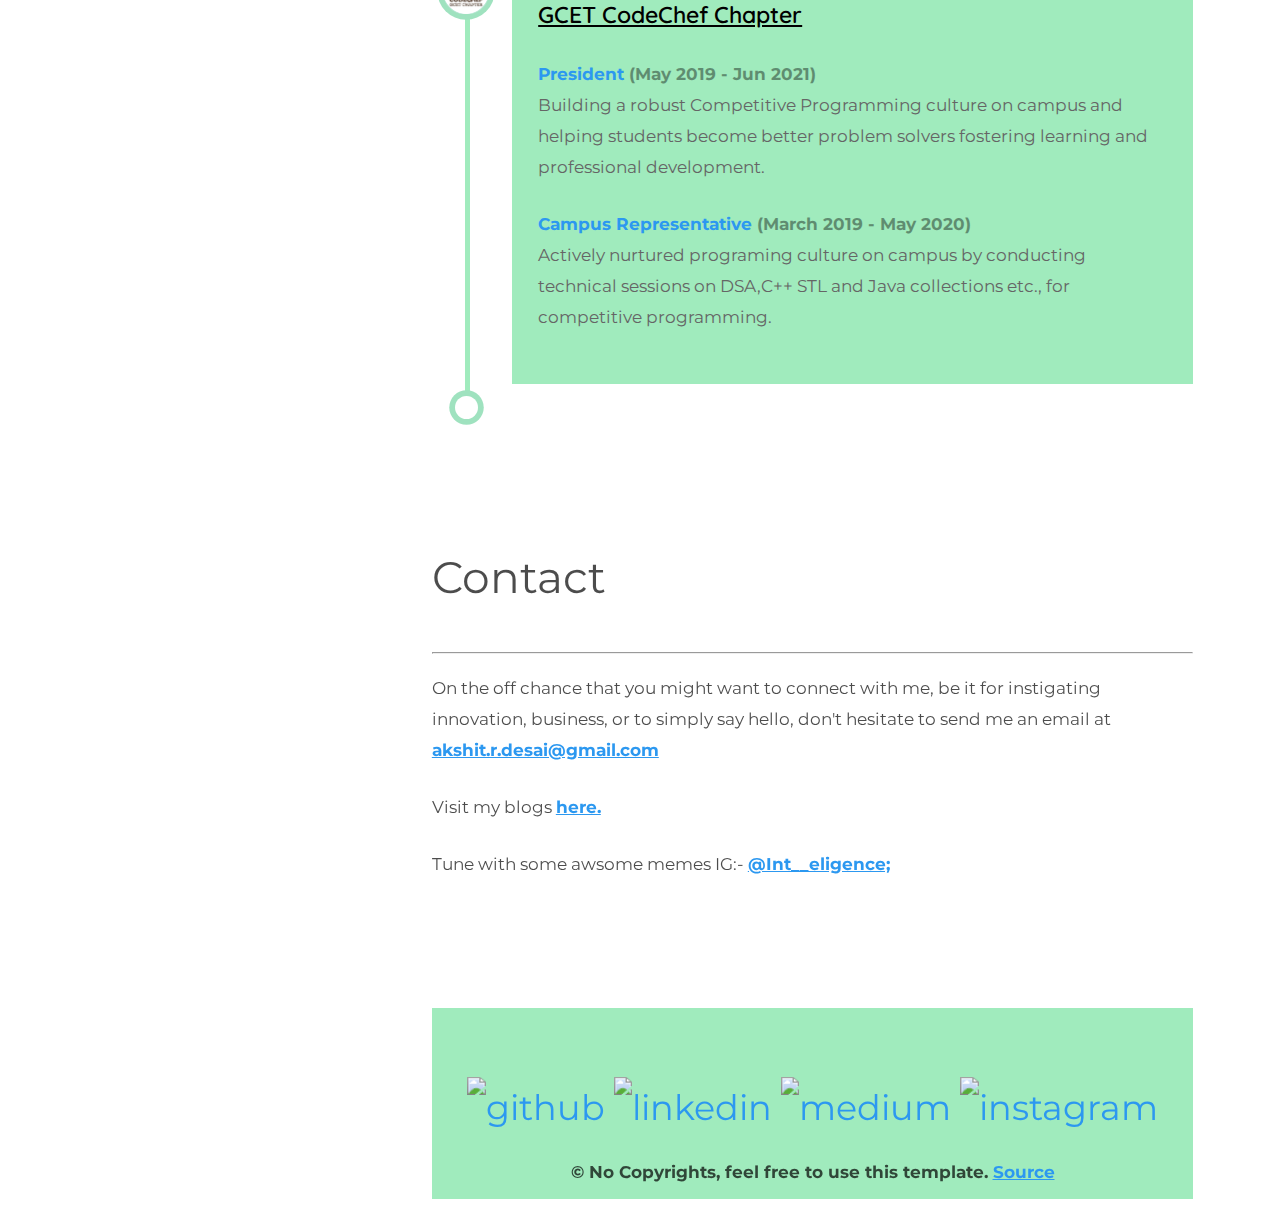
==== commit fc04cbe6: "changed resume and work exp. content, added gc project" ====
--- a/index.html
+++ b/index.html
@@ -5,9 +5,9 @@
       <meta http-equiv="X-UA-Compatible" content="IE=edge">
       <title>Akshit R Desai - Portfolio Webpage</title>
       <meta name="viewport" content="width=device-width, initial-scale=1">
-      <meta name="description" content="Portfolio webpage of Akshit Desai" />
+      <meta name="description" content="Portfolio webpage of Akshit R Desai" />
       <meta name="keywords" content="portfolio,website,personal website,github,projects,computer science and engineering" />
-      <meta name="author" content="Akshit Desai" />
+      <meta name="author" content="Akshit R Desai" />
       <!--Social Media icons--> 
       <link rel="stylesheet" href="https://cdnjs.cloudflare.com/ajax/libs/font-awesome/4.7.0/css/font-awesome.min.css">
       <!-- Place favicon.ico and apple-touch-icon.png in the root directory -->
@@ -76,7 +76,8 @@
                                     <h1> <strong>Akshit R. Desai</strong> </h1>
                                     <strong>
                                        <p> 
-                                          SDE Intern <a href="https://amazon.com/" style="color: #00A36C;" target="_blank">@Amzon</a>
+                                          Software Engineer @Instaview.ai
+<!--                                          <a href="https://amazon.com/" style="color: #00A36C;" target="_blank">@Instaview.ai</a>-->
                                           
                                           | MACS <a href="https://www.concordia.ca/ginacody/computer-science-software-eng/programs/computer-science/mapcompsc.html" style="color: #00A36C;" target="_blank">@Concordia University, Montreal</a>
                                        </p>
@@ -88,7 +89,7 @@
                                        <p> 
                                           Hi there! Welcome to my portfolio page.</br></br> 
                                           I am an enthusiastic developer who enjoys building awesome products and loves to get his hands on learning new tools and technologies.
-                                          To gather new experiences and to develop new interests I've worked on many projects in different tech-stack.<br>
+                                          To gather new experiences and to develop new interests, I've worked on many projects in different tech-stacks.<br>
                                           Experienced in competitive programming and also got selected for ACM ICPC Kanpur regional-2019/20.
                                        </p>
                                  </div>
@@ -101,7 +102,7 @@
                         <div class="col-md-12 animate-box" data-animate-effect="fadeInLeft">
                            <div class="hire">
                               <h3><span style="color: #000">Open to opportunities and challenges.</span></h3>
-                              <a href="Akshit-Desai-Resume.pdf" target="_blank" class="btn-hire" style="text-align: center;">Resume</a>
+                              <a href="AkshitRameshkumar_Desai_Resume.pdf" target="_blank" class="btn-hire" style="text-align: center;">Resume</a>
                            </div>
                         </div>
                      </div>
@@ -286,10 +287,18 @@
                                           </strong>
                                           <br>
                                           <strong>
-                                             (Java, Amazon's internal tools)
-                                          </strong>
-                                          <br>
-                                          <br><strong>- </strong> Product Replenishment Services team
+                                             (Typescript, AWS, Scala, Ruby, Datapath)
+                                          </strong>
+                                          <br>
+                                          <br><strong>- </strong> Engaged in daily stand-ups, updating on project progress, discussing challenges, and collaborating with senior
+                                          developers to gather requirements and contribute to design processes.
+                                          <br><strong>- </strong> Implemented data pipeline to dump data into S3 Bucket using automated cradle jobs, and its job-profiles.
+                                          And, injected data to DynamoDB using AWS CDK(Typescript) to create automated resources(GlueJobs,
+                                          DynamoDB etc)
+                                          <br><strong>- </strong> Created new API views using Datapath(Amazon’s Declarative Language) and service APIs using Scala (Coral framework),
+                                          enabling approximately 15 teams at Amazon
+                                          to seamlessly integrate with the service.
+                                          <br><strong>- </strong> Improved observability by adding alarms using an internal Lpt framework (Ruby) and metrics for new and existing APIs.
                                        </p>
                                     </div>
                                  </div>
@@ -307,20 +316,23 @@
                                        <p>
                                           <strong>
                                              <a>Software Engineer - Part time</a>
-                                             <span style="color:black"> (Sep 2022 - May 2023) | Montreal, Canada</span>
+                                             <span style="color:black"> (Sep 2022 - May 2023) | Montréal, Canada</span>
                                           </br>
                                              <a>Software Engineer </a>
-                                             <span style="color:black"> (Apr 2022 - Aug 2022) | Banglore, India</span>
+                                             <span style="color:black"> (Apr 2022 - Aug 2022) | Bengaluru, India</span>
                                           </strong>
                                           <br>
                                           <strong>
                                              (Golang(Gin), TDD, Kubeflow)
                                           </strong>
                                           <br>
-                                          <br><strong>- </strong> Developing and optimizing different APIs, fixing bugs and designing system flows for core backend services developed in Golang.
-                                          <br><strong>- </strong> Created CLI tool for AI team to get videos from kinesis video streams to analyze and train AI models which reduced 2 days of manual efforts. Optimized tool with go routines and reduced time taken by script 80%.
-                                          <br><strong>- </strong> Contributed to AI team for helping them setting up kubeflow with Custom RBAC on local server.
-                                          <br><strong>- </strong> Introduced Unit-testing and CI pipeline in three Backend services developed in Golang. Conducted sessions on Unit-testing and mocking services, interfaces & DB calls.
+                                          <br><strong>- </strong> Developed and fixed different APIs for core back-end services in Golang.
+                                          Enforced pagination and reduced latency for core APIs by 50%.
+                                          <br><strong>- </strong> Programmed CLI tool for AI team to get videos from kinesis video streams for analyzing and training AI models,
+                                          automating manual efforts of 2 days, and optimized further with go routines.
+                                          <br><strong>- </strong> Helped to AI team setting up kubeflow with Custom RBAC on the local server.
+                                          <br><strong>- </strong> Revamped Unit-testing and CI pipeline in major back-end services.
+                                          Educated team with Unit-testing & integration testing, reducing number of production failures and bugs by 50%.
                                        </p>
                                     </div>
                                  </div>
@@ -345,11 +357,12 @@
                                              (Golang, Kafka, DevOps, TDD, Data Engineering)
                                           </strong>
                                           <br>
-                                          <br><strong>- </strong> Working on ETL pipelines written in Golang to migrate, sync and merge users’ data of Kroger, US and it’s subsidiaries; handling traffic of around 9 million users daily.
-                                          <br><strong>- </strong> Introduced locking mechanism, DB retry features which resolved data discrepancy errors; Automated Bulk data migration process using shell scripts which used to take 8 hours of manual efforts.
-                                          <br><strong>- </strong> Implemented concurrent workers using go channels and wait groups and speed up data processing by 80%.
+                                          <br><strong>- </strong> Architected and optimized Golang-based ETL pipelines for kroger.com, US, and its subsidiaries,
+                                          achieving seamless migration, synchronization, and merging of user data; handling daily traffic of 9 million users and ensuring uninterrupted data flow.
+                                          <br><strong>- </strong> Introduced & engineered distributed locking mechanism, Data fix Scripts, DB-retry features, resolving data discrepancy errors;
+                                          Automated Bulk data migration using shell scripts, reducing 8 hours of manual efforts.
                                           <br><strong>- </strong> Maintained and setup deployment pipelines on harness from scratch; Stimulated monitoring process by adding Grafana and Dynatrace tools for data visualization.
-                                          <br><strong>- </strong> On-boarded new joiners and conducted KTs, tech talks; Reviewed & Demoed sprints to the stack-holders.
+<!--                                          <br><strong>- </strong> Maintained and setup deployment pipelines on harness from scratch; Stimulated monitoring process by adding Grafana and Dynatrace tools for data visualization.-->
                                        </p>
                                     </div>
                                  </div>
@@ -381,32 +394,32 @@
                                     </div>
                                  </div>
                               </article>
-                              <article class="timeline-entry animate-box" data-animate-effect="fadeInRight">
-                                 <div class="timeline-entry-inner">
-                                    <div class="timeline-icon color-7">
-                                       <!-- <i class="fa fa-code"></i> -->
-                                       <img src="images/criodo.png" height="30">
-                                    </div>
-                                    <div class="timeline-label">
-                                       <h2>
-                                          <a href="https://crio.do/welcome/" target="_blank">Crio.do</a>
-                                       </h2>
-                                       <p>
-                                          <strong>
-                                             <a href="https://criodo.github.io/Crio-Launch-Feb-2020-akshitdesai2000/" target="_blank">Student Developer</a>
-                                             <span style="color:black">(Feb 2020 - Apr 2020)</span>
-                                          </strong>
-                                          <br>
-                                          <strong>
-                                                Merit-based applied learning program.<br>(Linux, OS & Networking, Java, Gradle)
-                                          </strong>
-                                          
-                                          <br><br><strong>QBox</strong> - File sharing tool using FTP (It is a customized version of the popularly available VSFTPD server, Developed tools to automatically analyze performance and functionality issues in different versions of QBox).
-                                          <br><strong>QMoney </strong>- Personal stock portfolio analysis
-                                       </p>
-                                    </div>
-                                 </div>
-                              </article>
+<!--                              <article class="timeline-entry animate-box" data-animate-effect="fadeInRight">-->
+<!--                                 <div class="timeline-entry-inner">-->
+<!--                                    <div class="timeline-icon color-7">-->
+<!--                                       &lt;!&ndash; <i class="fa fa-code"></i> &ndash;&gt;-->
+<!--                                       <img src="images/criodo.png" height="30">-->
+<!--                                    </div>-->
+<!--                                    <div class="timeline-label">-->
+<!--                                       <h2>-->
+<!--                                          <a href="https://crio.do/welcome/" target="_blank">Crio.do</a>-->
+<!--                                       </h2>-->
+<!--                                       <p>-->
+<!--                                          <strong>-->
+<!--                                             <a href="https://criodo.github.io/Crio-Launch-Feb-2020-akshitdesai2000/" target="_blank">Student Developer</a>-->
+<!--                                             <span style="color:black">(Feb 2020 - Apr 2020)</span>-->
+<!--                                          </strong>-->
+<!--                                          <br>-->
+<!--                                          <strong>-->
+<!--                                                Merit-based applied learning program.<br>(Linux, OS & Networking, Java, Gradle)-->
+<!--                                          </strong>-->
+<!--                                          -->
+<!--                                          <br><br><strong>QBox</strong> - File sharing tool using FTP (It is a customized version of the popularly available VSFTPD server, Developed tools to automatically analyze performance and functionality issues in different versions of QBox).-->
+<!--                                          <br><strong>QMoney </strong>- Personal stock portfolio analysis-->
+<!--                                       </p>-->
+<!--                                    </div>-->
+<!--                                 </div>-->
+<!--                              </article>-->
                               <article class="timeline-entry animate-box" data-animate-effect="fadeInRight">
                                  <div class="timeline-entry-inner">
                                     <div class="timeline-icon color-8">
@@ -477,7 +490,7 @@
                                        </p>
                                        <p>
                                           <strong>
-                                             <a style="color:#2c98f0">Tech-Lead and Developer</a>
+                                             <a style="color:#2c98f0">TechLead and Developer</a>
                                              <span style="color:black;">(Jul 2019 - Jun 2020)</span>
                                           </strong>
                                           <br> Coordinated and organized various coding, technical events and conducted SIG’s.
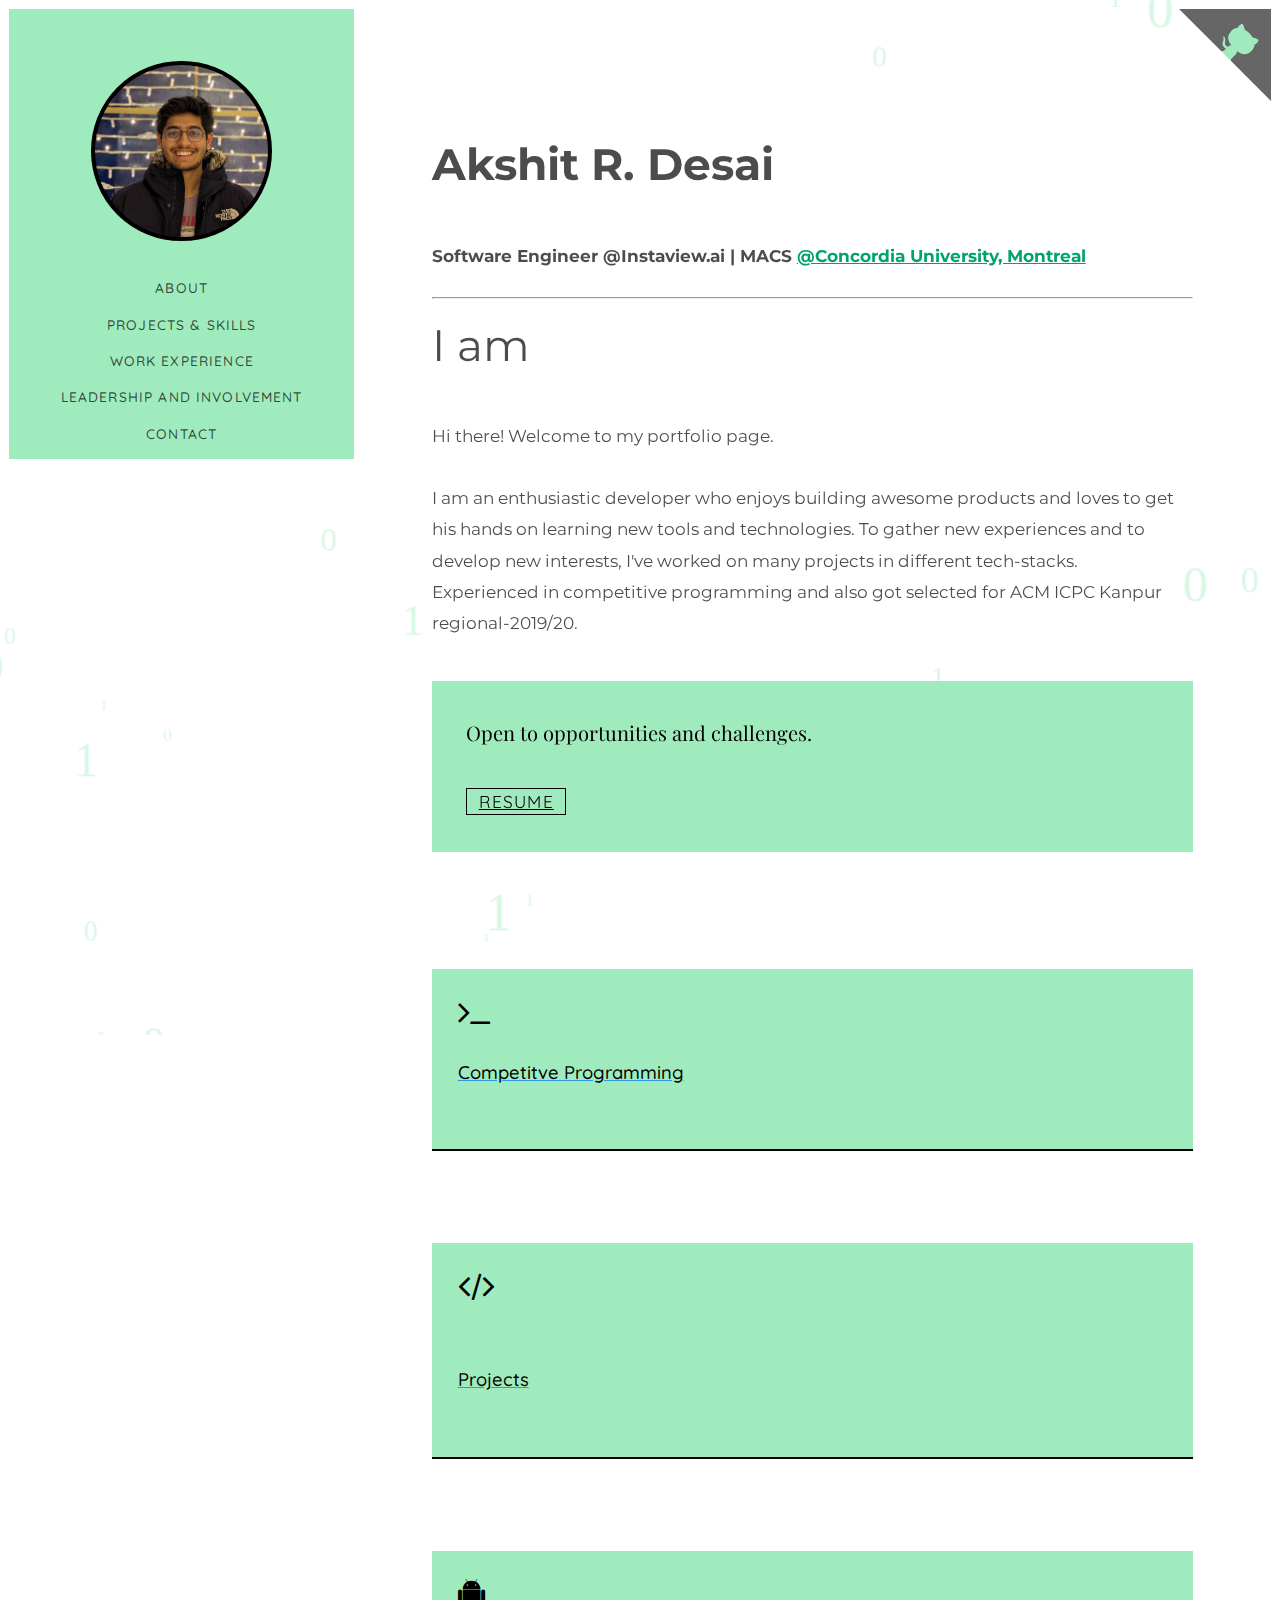
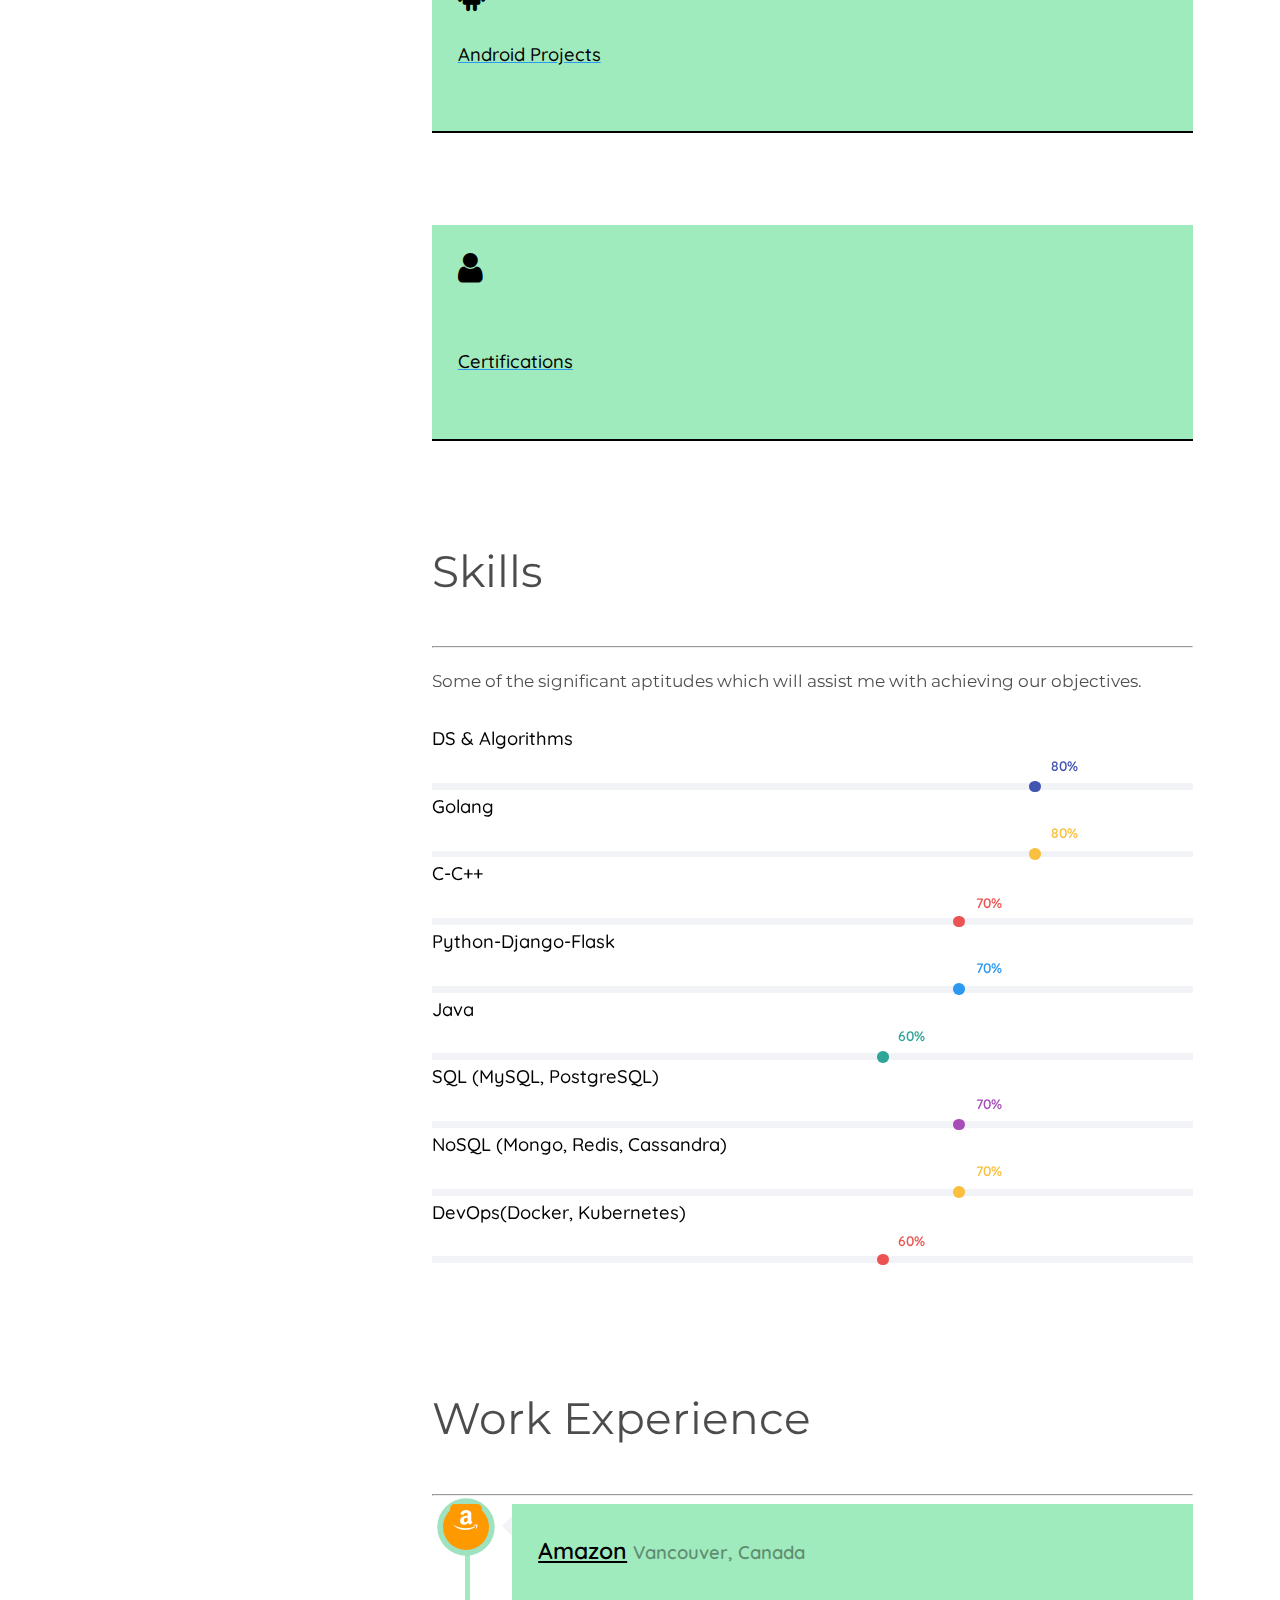
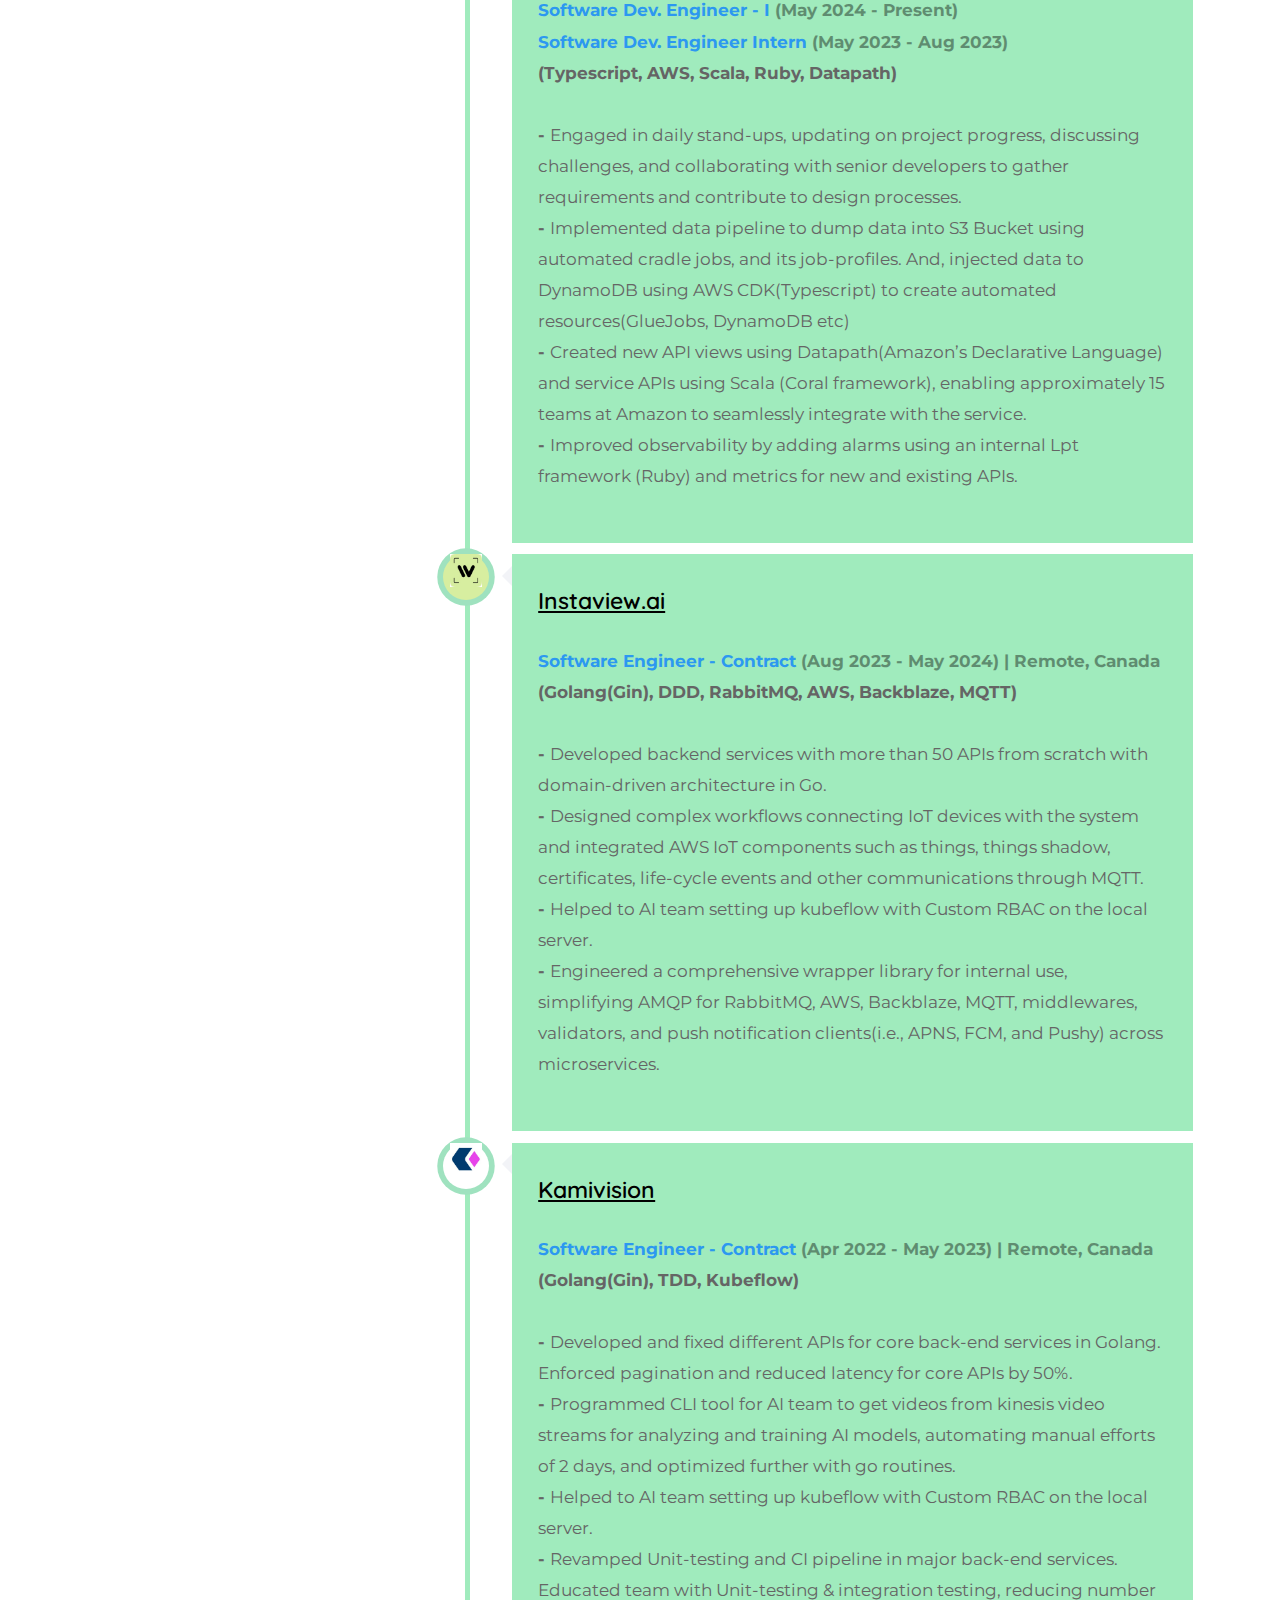
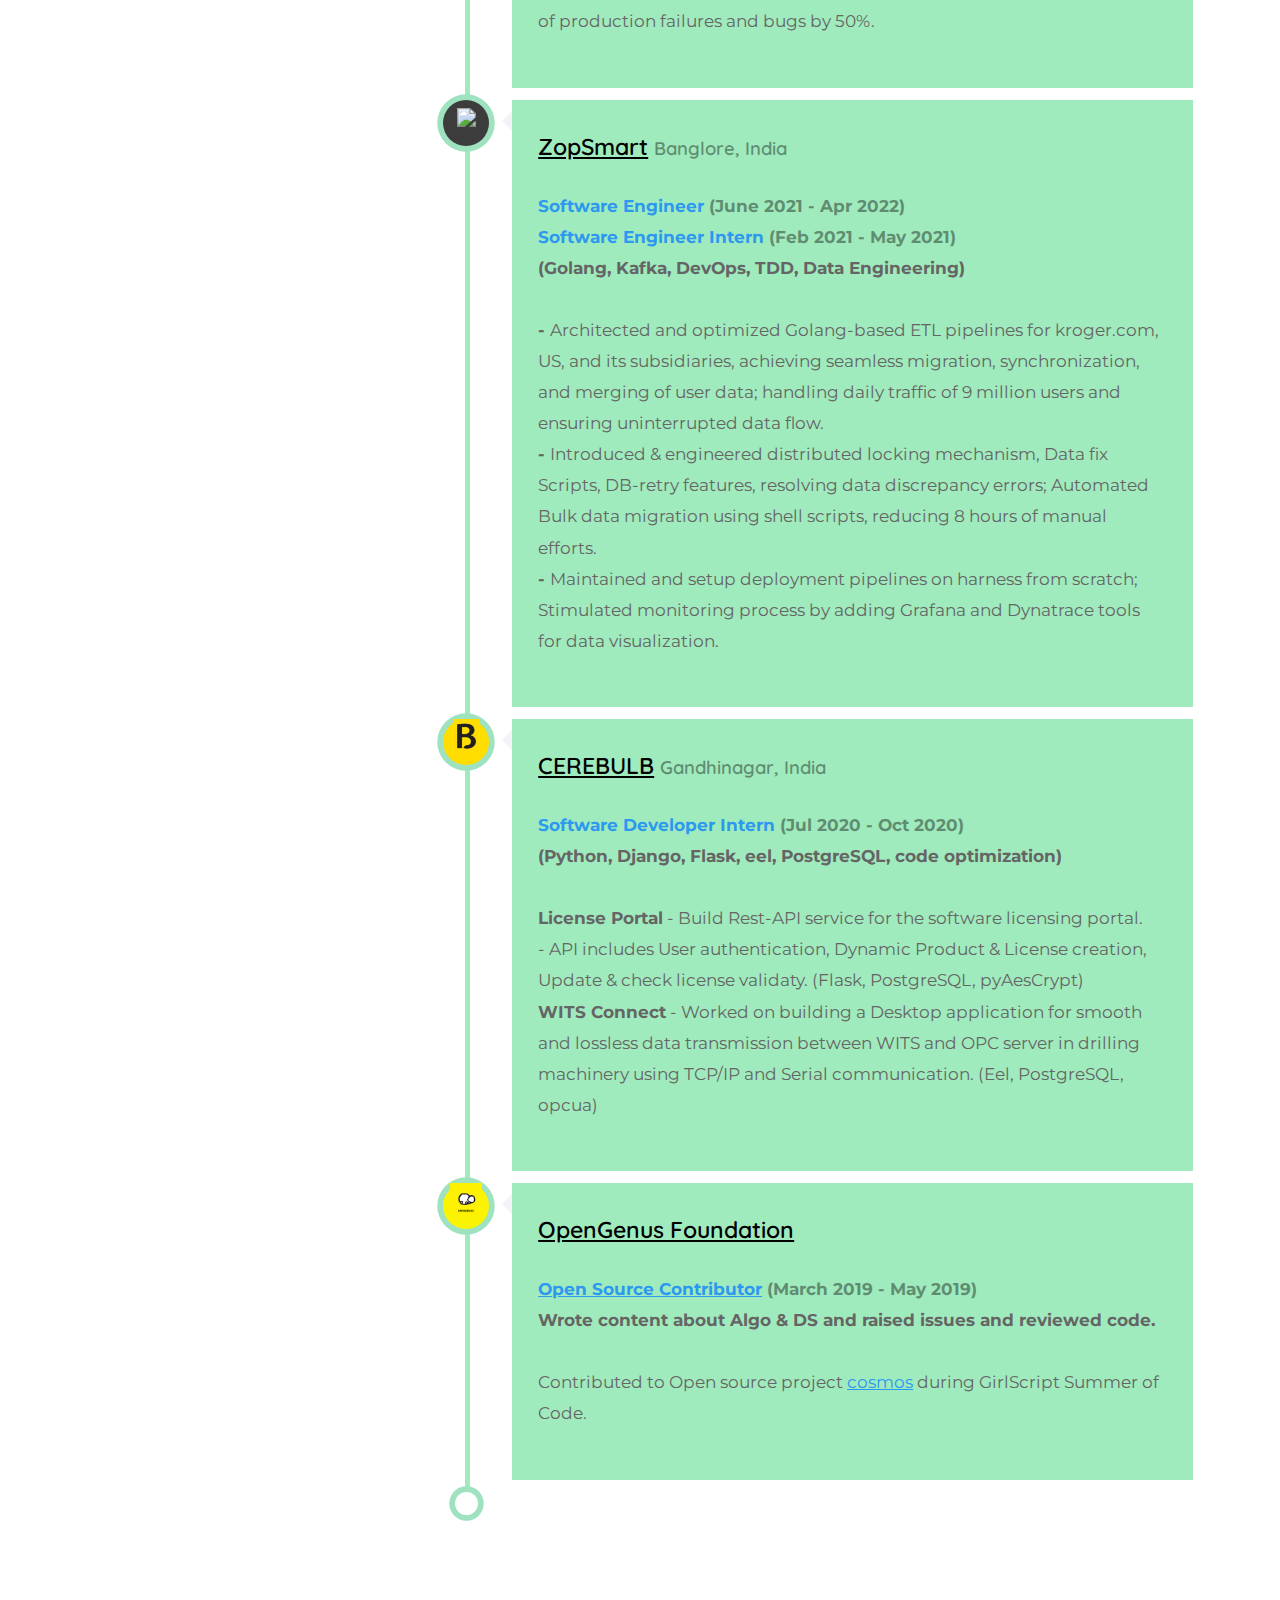
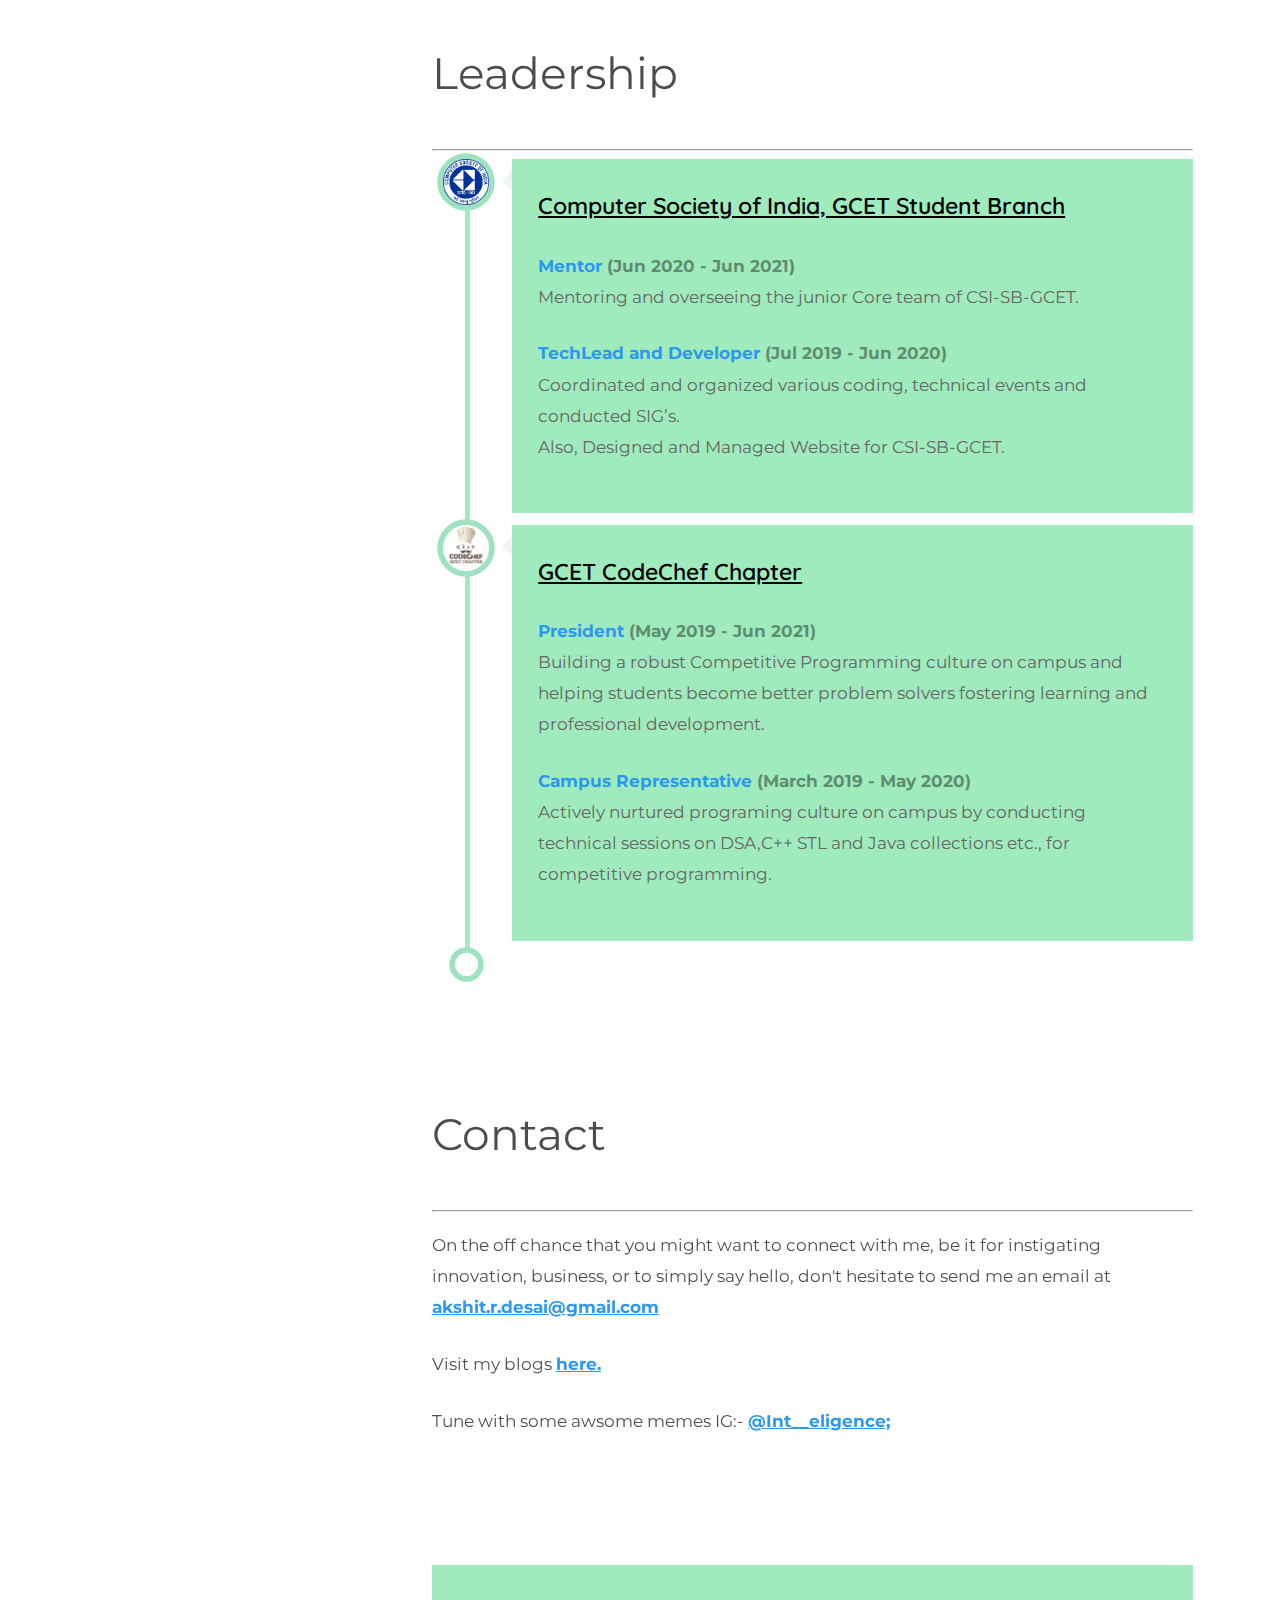
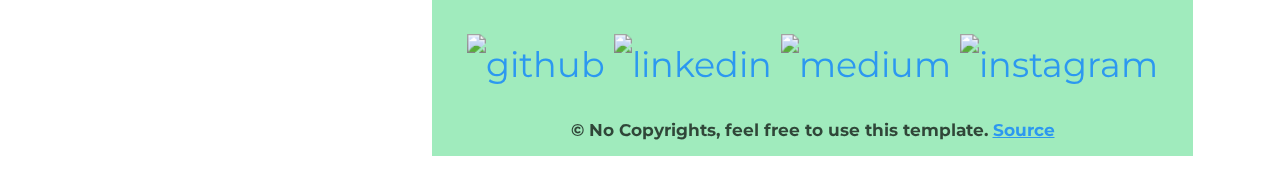
==== commit bd2fccef: "Updated resume section" ====
--- a/index.html
+++ b/index.html
@@ -1,652 +1,802 @@
 <!DOCTYPE HTML>
 <html>
-   <head>
-      <meta charset="utf-8">
-      <meta http-equiv="X-UA-Compatible" content="IE=edge">
-      <title>Akshit R Desai - Portfolio Webpage</title>
-      <meta name="viewport" content="width=device-width, initial-scale=1">
-      <meta name="description" content="Portfolio webpage of Akshit R Desai" />
-      <meta name="keywords" content="portfolio,website,personal website,github,projects,computer science and engineering" />
-      <meta name="author" content="Akshit R Desai" />
-      <!--Social Media icons--> 
-      <link rel="stylesheet" href="https://cdnjs.cloudflare.com/ajax/libs/font-awesome/4.7.0/css/font-awesome.min.css">
-      <!-- Place favicon.ico and apple-touch-icon.png in the root directory -->
-      <link rel="icon" type="image/png" href="logo.png">
-      <link href="https://fonts.googleapis.com/css?family=Quicksand:300,400,500,700" rel="stylesheet">
-      <link href="https://fonts.googleapis.com/css?family=Playfair+Display:400,400i,700" rel="stylesheet">
-      <link href="https://fonts.googleapis.com/css?family=Montserrat|Open+Sans|Raleway&display=swap" rel="stylesheet">
-      <link href="https://fonts.googleapis.com/css?family=Montserrat&display=swap" rel="stylesheet">
-      <!-- Animate.css -->
-      <link rel="stylesheet" href="css/animate.css">
-      <!-- Bootstrap  -->
-      <link rel="stylesheet" href="css/bootstrap.css">
-      <!-- Flexslider  -->
-      <link rel="stylesheet" href="css/flexslider.css">
-      <!-- Flaticons  -->
-      <link rel="stylesheet" href="fonts/flaticon/font/flaticon.css">
-      <!-- Theme style  -->
-      <link rel="stylesheet" href="css/style.css">
-      <!-- Modernizr JS -->
-      <script src="js/modernizr-2.6.2.min.js"></script>
-   </head>
-   <body>
-      <canvas id="canvas"></canvas>
-      <div id="colorlib-page">
-         <div class="container-wrap">
-            <a href="#" class="js-colorlib-nav-toggle colorlib-nav-toggle" data-toggle="collapse" data-target="#navbar" aria-expanded="false" aria-controls="navbar"><i></i></a> 
+
+<head>
+    <meta charset="utf-8">
+    <meta http-equiv="X-UA-Compatible" content="IE=edge">
+    <title>Akshit R Desai - Portfolio Webpage</title>
+    <meta name="viewport" content="width=device-width, initial-scale=1">
+    <meta name="description" content="Portfolio webpage of Akshit R Desai" />
+    <meta name="keywords"
+        content="portfolio,website,personal website,github,projects,computer science and engineering" />
+    <meta name="author" content="Akshit R Desai" />
+    <!--Social Media icons-->
+    <link rel="stylesheet" href="https://cdnjs.cloudflare.com/ajax/libs/font-awesome/4.7.0/css/font-awesome.min.css">
+    <!-- Place favicon.ico and apple-touch-icon.png in the root directory -->
+    <link rel="icon" type="image/png" href="logo.png">
+    <link href="https://fonts.googleapis.com/css?family=Quicksand:300,400,500,700" rel="stylesheet">
+    <link href="https://fonts.googleapis.com/css?family=Playfair+Display:400,400i,700" rel="stylesheet">
+    <link href="https://fonts.googleapis.com/css?family=Montserrat|Open+Sans|Raleway&display=swap" rel="stylesheet">
+    <link href="https://fonts.googleapis.com/css?family=Montserrat&display=swap" rel="stylesheet">
+    <!-- Animate.css -->
+    <link rel="stylesheet" href="css/animate.css">
+    <!-- Bootstrap  -->
+    <link rel="stylesheet" href="css/bootstrap.css">
+    <!-- Flexslider  -->
+    <link rel="stylesheet" href="css/flexslider.css">
+    <!-- Flaticons  -->
+    <link rel="stylesheet" href="fonts/flaticon/font/flaticon.css">
+    <!-- Theme style  -->
+    <link rel="stylesheet" href="css/style.css">
+    <!-- Modernizr JS -->
+    <script src="js/modernizr-2.6.2.min.js"></script>
+</head>
+
+<body>
+    <canvas id="canvas"></canvas>
+    <div id="colorlib-page">
+        <div class="container-wrap">
+            <a href="#" class="js-colorlib-nav-toggle colorlib-nav-toggle" data-toggle="collapse" data-target="#navbar"
+                aria-expanded="false" aria-controls="navbar"><i></i></a>
             <!-- Side bar -->
             <aside id="colorlib-aside" role="complementary" class="border js-fullheight">
-               <div class="text-center">
-                  <div class="author-img" style="background-image: url(images/Akshit.jpg);"></div>
-                  <!-- <h1 id="colorlib-logo"><a href="index.html">Akshit Desai</a></h1> -->
-               </div>
-               <nav id="colorlib-main-menu" role="navigation" class="navbar">
-                  <div id="navbar" class="collapse">
-                     <ul>
-                        <li><a href="#" data-nav-section="about">About</a></li>
-                        <li><a href="#" data-nav-section="skills">Projects & Skills</a></li>
-                        <li><a href="#" data-nav-section="experience">Work Experience</a></li>
-                        <li><a href="#" data-nav-section="leadership">Leadership and Involvement</a></li>
-                        <li><a href="#" data-nav-section="contact">Contact</a></li>
-                     </ul>
-                  </div>
-               </nav>
+                <div class="text-center">
+                    <div class="author-img" style="background-image: url(images/Akshit.jpg);"></div>
+                    <!-- <h1 id="colorlib-logo"><a href="index.html">Akshit Desai</a></h1> -->
+                </div>
+                <nav id="colorlib-main-menu" role="navigation" class="navbar">
+                    <div id="navbar" class="collapse">
+                        <ul>
+                            <li><a href="#" data-nav-section="about">About</a></li>
+                            <li><a href="#" data-nav-section="skills">Projects & Skills</a></li>
+                            <li><a href="#" data-nav-section="experience">Work Experience</a></li>
+                            <li><a href="#" data-nav-section="leadership">Leadership and Involvement</a></li>
+                            <li><a href="#" data-nav-section="contact">Contact</a></li>
+                        </ul>
+                    </div>
+                </nav>
             </aside>
             <!-- Github ribbon -->
-            <a href="https://github.com/akshitdesai/akshitdesai.github.io" target="_blank" class="github-corner" aria-label="View source on GitHub">
-               <svg width="80" height="80" viewBox="0 0 250 250" style="fill:#666666; color:#A0EBBD; position: absolute; top: 0; border: 0; right: 0;" aria-hidden="true">
-                  <path d="M0,0 L115,115 L130,115 L142,142 L250,250 L250,0 Z"></path>
-                  <path d="M128.3,109.0 C113.8,99.7 119.0,89.6 119.0,89.6 C122.0,82.7 120.5,78.6 120.5,78.6 C119.2,72.0 123.4,76.3 123.4,76.3 C127.3,80.9 125.5,87.3 125.5,87.3 C122.9,97.6 130.6,101.9 134.4,103.2" fill="currentColor" style="transform-origin: 130px 106px;" class="octo-arm"></path>
-                  <path d="M115.0,115.0 C114.9,115.1 118.7,116.5 119.8,115.4 L133.7,101.6 C136.9,99.2 139.9,98.4 142.2,98.6 C133.8,88.0 127.5,74.4 143.8,58.0 C148.5,53.4 154.0,51.2 159.7,51.0 C160.3,49.4 163.2,43.6 171.4,40.1 C171.4,40.1 176.1,42.5 178.8,56.2 C183.1,58.6 187.2,61.8 190.9,65.4 C194.5,69.0 197.7,73.2 200.1,77.6 C213.8,80.2 216.3,84.9 216.3,84.9 C212.7,93.1 206.9,96.0 205.4,96.6 C205.1,102.4 203.0,107.8 198.3,112.5 C181.9,128.9 168.3,122.5 157.7,114.1 C157.9,116.9 156.7,120.9 152.7,124.9 L141.0,136.5 C139.8,137.7 141.6,141.9 141.8,141.8 Z" fill="currentColor" class="octo-body"></path>
-               </svg>
+            <a href="https://github.com/akshitdesai/akshitdesai.github.io" target="_blank" class="github-corner"
+                aria-label="View source on GitHub">
+                <svg width="80" height="80" viewBox="0 0 250 250"
+                    style="fill:#666666; color:#A0EBBD; position: absolute; top: 0; border: 0; right: 0;"
+                    aria-hidden="true">
+                    <path d="M0,0 L115,115 L130,115 L142,142 L250,250 L250,0 Z"></path>
+                    <path
+                        d="M128.3,109.0 C113.8,99.7 119.0,89.6 119.0,89.6 C122.0,82.7 120.5,78.6 120.5,78.6 C119.2,72.0 123.4,76.3 123.4,76.3 C127.3,80.9 125.5,87.3 125.5,87.3 C122.9,97.6 130.6,101.9 134.4,103.2"
+                        fill="currentColor" style="transform-origin: 130px 106px;" class="octo-arm"></path>
+                    <path
+                        d="M115.0,115.0 C114.9,115.1 118.7,116.5 119.8,115.4 L133.7,101.6 C136.9,99.2 139.9,98.4 142.2,98.6 C133.8,88.0 127.5,74.4 143.8,58.0 C148.5,53.4 154.0,51.2 159.7,51.0 C160.3,49.4 163.2,43.6 171.4,40.1 C171.4,40.1 176.1,42.5 178.8,56.2 C183.1,58.6 187.2,61.8 190.9,65.4 C194.5,69.0 197.7,73.2 200.1,77.6 C213.8,80.2 216.3,84.9 216.3,84.9 C212.7,93.1 206.9,96.0 205.4,96.6 C205.1,102.4 203.0,107.8 198.3,112.5 C181.9,128.9 168.3,122.5 157.7,114.1 C157.9,116.9 156.7,120.9 152.7,124.9 L141.0,136.5 C139.8,137.7 141.6,141.9 141.8,141.8 Z"
+                        fill="currentColor" class="octo-body"></path>
+                </svg>
             </a>
-            <style>.github-corner:hover .octo-arm{animation:octocat-wave 560ms ease-in-out}@keyframes octocat-wave{0%,100%{transform:rotate(0)}20%,60%{transform:rotate(-25deg)}40%,80%{transform:rotate(10deg)}}@media (max-width:500px){.github-corner:hover .octo-arm{animation:none}.github-corner .octo-arm{animation:octocat-wave 560ms ease-in-out}}</style>
+            <style>
+                .github-corner:hover .octo-arm {
+                    animation: octocat-wave 560ms ease-in-out
+                }
+
+                @keyframes octocat-wave {
+
+                    0%,
+                    100% {
+                        transform: rotate(0)
+                    }
+
+                    20%,
+                    60% {
+                        transform: rotate(-25deg)
+                    }
+
+                    40%,
+                    80% {
+                        transform: rotate(10deg)
+                    }
+                }
+
+                @media (max-width:500px) {
+                    .github-corner:hover .octo-arm {
+                        animation: none
+                    }
+
+                    .github-corner .octo-arm {
+                        animation: octocat-wave 560ms ease-in-out
+                    }
+                }
+            </style>
             <!--  main page  -->
             <div id="colorlib-main">
 
-               <!---------------About me<span style="color: #FACD69"></span> ---------------------->
-               <section class="colorlib-about" data-section="about">
-                  <div class="colorlib-narrow-content">
-                     <div class="row">
-                        <div class="col-md-12">
-                           <div class="row row-bottom-padded-sm animate-box" data-animate-effect="fadeInLeft">
-                              <div class="col-md-12">
-                                 <div class="about-desc">
-                                    </br>
-                                    <h1> <strong>Akshit R. Desai</strong> </h1>
-                                    <strong>
-                                       <p> 
-                                          Software Engineer @Instaview.ai
-<!--                                          <a href="https://amazon.com/" style="color: #00A36C;" target="_blank">@Instaview.ai</a>-->
-                                          
-                                          | MACS <a href="https://www.concordia.ca/ginacody/computer-science-software-eng/programs/computer-science/mapcompsc.html" style="color: #00A36C;" target="_blank">@Concordia University, Montreal</a>
-                                       </p>
-                                    </strong>
+                <!---------------About me<span style="color: #FACD69"></span> ---------------------->
+                <section class="colorlib-about" data-section="about">
+                    <div class="colorlib-narrow-content">
+                        <div class="row">
+                            <div class="col-md-12">
+                                <div class="row row-bottom-padded-sm animate-box" data-animate-effect="fadeInLeft">
+                                    <div class="col-md-12">
+                                        <div class="about-desc">
+                                            </br>
+                                            <h1> <strong>Akshit R. Desai</strong> </h1>
+                                            <strong>
+                                                <p>
+                                                    Software Engineer @Instaview.ai
+                                                    <!--                                          <a href="https://amazon.com/" style="color: #00A36C;" target="_blank">@Instaview.ai</a>-->
+
+                                                    | MACS <a
+                                                        href="https://www.concordia.ca/ginacody/computer-science-software-eng/programs/computer-science/mapcompsc.html"
+                                                        style="color: #00A36C;" target="_blank">@Concordia University,
+                                                        Montreal</a>
+                                                </p>
+                                            </strong>
+                                            <hr>
+                                            <h1>I am
+                                                <span style="color: #00A36C" class="txt-type" data-wait="500"
+                                                    data-words='["an avid learner.", "a problem solver.", "a developer.", "a gamer."]'></span>
+                                            </h1>
+                                            <p>
+                                                Hi there! Welcome to my portfolio page.</br></br>
+                                                I am an enthusiastic developer who enjoys building awesome products and
+                                                loves to get his hands on learning new tools and technologies.
+                                                To gather new experiences and to develop new interests, I've worked on
+                                                many projects in different tech-stacks.<br>
+                                                Experienced in competitive programming and also got selected for ACM
+                                                ICPC Kanpur regional-2019/20.
+                                            </p>
+                                        </div>
+                                    </div>
+
+                                </div>
+                            </div>
+                        </div>
+                        <div class="row">
+                            <div class="col-md-12 animate-box" data-animate-effect="fadeInLeft">
+                                <div class="hire">
+                                    <h3><span style="color: #000">Open to opportunities and challenges.</span></h3>
+                                    <a href="AkshitRameshkumar_Desai_Resume.pdf" target="_blank" class="btn-hire"
+                                        style="text-align: center;">Resume</a>
+                                </div>
+                            </div>
+                        </div>
+                    </div>
+                </section>
+                </br>
+
+                <!------Skills---------------->
+                <section class="colorlib-skills" data-section="skills">
+                    <div class="colorlib-narrow-content">
+                        <div class="row">
+                            <div class="col-md-12">
+                                <div class="row">
+                                    <div class="col-md-3 animate-box" data-animate-effect="fadeInRight">
+                                        <a href="cp.html">
+                                            <div class="services color-1">
+                                                <span class="icon2"><i class="fa fa-terminal"></i></span>
+                                                <h3>Competitve Programming</h3>
+                                            </div>
+                                        </a>
+                                    </div>
+                                    <div class="col-md-3 animate-box" data-animate-effect="fadeInRight">
+                                        <a href="projects.html">
+                                            <div class="services color-1">
+                                                <span class="icon2"><i class="fa fa-code"></i></span>
+                                                <h3><br>Projects</h3>
+                                            </div>
+                                        </a>
+                                    </div>
+                                    <div class="col-md-3 animate-box" data-animate-effect="fadeInRight">
+                                        <a href="android.html">
+                                            <div class="services color-1">
+                                                <span class="icon2"><i class="fa fa-android"></i></span>
+                                                <h3>Android Projects</h3>
+                                            </div>
+                                        </a>
+                                    </div>
+                                    <div class="col-md-3 animate-box" data-animate-effect="fadeInRight">
+                                        <a href="cert.html">
+                                            <div class="services color-1 timeline-label">
+                                                <span class="icon2"><i class="fa fa-user"></i></span>
+                                                <h3><br>Certifications</h3>
+                                            </div>
+                                        </a>
+                                    </div>
+                                </div>
+                            </div>
+                        </div>
+                    </div>
+                    <div class="colorlib-narrow-content">
+                        <div class="row">
+                            <div class="col-md-6 col-md-offset-3 col-md-pull-3 animate-box"
+                                data-animate-effect="fadeInLeft">
+                                <div class="about-desc">
+                                    <h1>Skills</h1>
                                     <hr>
-                                    <h1>I am 
-                                       <span style="color: #00A36C" class="txt-type" data-wait="500" data-words='["an avid learner.", "a problem solver.", "a developer.", "a gamer."]'></span>
-                                    </h1>
-                                       <p> 
-                                          Hi there! Welcome to my portfolio page.</br></br> 
-                                          I am an enthusiastic developer who enjoys building awesome products and loves to get his hands on learning new tools and technologies.
-                                          To gather new experiences and to develop new interests, I've worked on many projects in different tech-stacks.<br>
-                                          Experienced in competitive programming and also got selected for ACM ICPC Kanpur regional-2019/20.
-                                       </p>
-                                 </div>
-                              </div>
-                              
-                           </div>
-                        </div>
-                     </div>
-                     <div class="row">
-                        <div class="col-md-12 animate-box" data-animate-effect="fadeInLeft">
-                           <div class="hire">
-                              <h3><span style="color: #000">Open to opportunities and challenges.</span></h3>
-                              <a href="AkshitRameshkumar_Desai_Resume.pdf" target="_blank" class="btn-hire" style="text-align: center;">Resume</a>
-                           </div>
-                        </div>
-                     </div>
-                  </div>
-               </section>
-               </br>
-               
-               <!------Skills---------------->
-               <section class="colorlib-skills" data-section="skills">
-                  <div class="colorlib-narrow-content">
-                     <div class="row">
-                        <div class="col-md-12">
-                           <div class="row">
-                              <div class="col-md-3 animate-box" data-animate-effect="fadeInRight">
-                                 <a href="cp.html" >
-                                    <div class="services color-1">
-                                       <span class="icon2"><i class="fa fa-terminal"></i></span>
-                                       <h3>Competitve Programming</h3>
-                                    </div>
-                                 </a>
-                              </div>
-                              <div class="col-md-3 animate-box" data-animate-effect="fadeInRight">
-                                 <a href="projects.html">
-                                    <div class="services color-1">
-                                       <span class="icon2"><i class="fa fa-code"></i></span>
-                                       <h3><br>Projects</h3>
-                                    </div>
-                                 </a>
-                              </div>
-                              <div class="col-md-3 animate-box" data-animate-effect="fadeInRight">
-                                 <a href="android.html">
-                                    <div class="services color-1">
-                                       <span class="icon2"><i class="fa fa-android"></i></span>
-                                       <h3>Android Projects</h3>
-                                    </div>
-                                 </a>
-                              </div>
-                              <div class="col-md-3 animate-box" data-animate-effect="fadeInRight">
-                                 <a href="cert.html">
-                                    <div class="services color-1 timeline-label">
-                                       <span class="icon2"><i class="fa fa-user"></i></span>
-                                       <h3><br>Certifications</h3>
-                                    </div>
-                                 </a>
-                              </div>
-                           </div>
-                        </div>
-                     </div>
-                  </div>
-                  <div class="colorlib-narrow-content">
-                     <div class="row">
-                        <div class="col-md-6 col-md-offset-3 col-md-pull-3 animate-box" data-animate-effect="fadeInLeft">
-                           <div class="about-desc">
-                              <h1>Skills</h1>
-                              <hr>
-                           </div>
-                        </div>
-                     </div>
-                     <p>Some of the significant aptitudes which will assist me with achieving our objectives.</p>
-                     <div class="row">
-                        <div class="col-md-6 animate-box" data-animate-effect="fadeInRight">
-                          <div class="progress-wrap">
-                             <h3 style="font-weight: 500;">DS & Algorithms</h3>
-                             <div class="progress">
-                                <div class="progress-bar color-6" role="progressbar" aria-valuenow="80"
-                                   aria-valuemin="0" aria-valuemax="100" style="width:80%">
-                                   <span>80%</span>
-                                </div>
-                             </div>
-                          </div>
-                       </div>
-                       <div class="col-md-6 animate-box" data-animate-effect="fadeInRight">
-                          <div class="progress-wrap">
-                             <h3 style="font-weight: 500;">Golang</h3>
-                             <div class="progress">
-                                <div class="progress-bar color-3" role="progressbar" aria-valuenow="30"
-                                   aria-valuemin="0" aria-valuemax="100" style="width:80%">
-                                   <span>80%</span>
-                                </div>
-                             </div>
-                          </div>
-                       </div>
-                        <div class="col-md-6 animate-box" data-animate-effect="fadeInLeft">
-                           <div class="progress-wrap">
-                              <h3 style="font-weight: 500;">C-C++</h3>
-                              <div class="progress">
-                                 <div class="progress-bar color-2" role="progressbar" aria-valuenow="80"
-                                    aria-valuemin="0" aria-valuemax="100" style="width:70%">
-                                    <span>70%</span>
-                                 </div>
-                              </div>
-                           </div>
-                        </div>
-                        <div class="col-md-6 animate-box" data-animate-effect="fadeInLeft">
-                           <div class="progress-wrap">
-                              <h3 style="font-weight: 500;">Python-Django-Flask</h3>
-                              <div class="progress">
-                                 <div class="progress-bar color-1" role="progressbar" aria-valuenow="40"
-                                    aria-valuemin="0" aria-valuemax="100" style="width:70%">
-                                    <span>70%</span>
-                                 </div>
-                              </div>
-                           </div>
-                        </div>
-                        <div class="col-md-6 animate-box" data-animate-effect="fadeInRight">
-                           <div class="progress-wrap">
-                              <h3 style="font-weight: 500;">Java</h3>
-                              <div class="progress">
-                                 <div class="progress-bar color-5" role="progressbar" aria-valuenow="60"
-                                    aria-valuemin="0" aria-valuemax="100" style="width:60%">
-                                    <span>60%</span>
-                                 </div>
-                              </div>
-                           </div>
-                        </div>
-                        <div class="col-md-6 animate-box" data-animate-effect="fadeInleft">
-                           <div class="progress-wrap">
-                              <h3 style="font-weight: 500;">SQL (MySQL, PostgreSQL)</h3>
-                              <div class="progress">
-                                 <div class="progress-bar color-4" role="progressbar" aria-valuenow="50"
-                                    aria-valuemin="0" aria-valuemax="100" style="width:70%">
-                                    <span>70%</span>
-                                 </div>
-                              </div>
-                           </div>
-                        </div>
-                        <div class="col-md-6 animate-box" data-animate-effect="fadeInRight">
-                           <div class="progress-wrap">
-                              <h3 style="font-weight: 500;">NoSQL (Mongo, Redis, Cassandra)</h3>
-                              <div class="progress">
-                                 <div class="progress-bar color-3" role="progressbar" aria-valuenow="70"
-                                    aria-valuemin="0" aria-valuemax="100" style="width:70%">
-                                    <span>70%</span>
-                                 </div>
-                              </div>
-                           </div>
-                        </div>
-                        <div class="col-md-6 animate-box" data-animate-effect="fadeInLeft">
-                           <div class="progress-wrap">
-                              <h3 style="font-weight: 500;">DevOps(Docker, Kubernetes)</h3>
-                              <div class="progress">
-                                 <div class="progress-bar color-2" role="progressbar" aria-valuenow="70"
-                                    aria-valuemin="0" aria-valuemax="100" style="width:60%">
-                                    <span>60%</span>
-                                 </div>
-                              </div>
-                           </div>
-                        </div>
-                     </div>
-                      </div>
-               </section>
-               </br>
-
-               <!-- Work Experience   -->
-               <section class="colorlib-experience" data-section="experience">
-                  <div class="colorlib-narrow-content">
-                     <div class="row">
-                        <div class="col-md-6 col-md-offset-3 col-md-pull-3 animate-box" data-animate-effect="fadeInLeft">
-                           <div class="about-desc">
-                            <h1>Work Experience</h1>
-                           <hr>
-                            </div>
-                        </div>
-                     </div>
-                     <div class="row">
-                        <div class="col-md-12">
-                           <div class="timeline-centered">
-                              <article class="timeline-entry animate-box" data-animate-effect="fadeInRight">
-                                 <div class="timeline-entry-inner">
-                                    <div class="timeline-icon color-3">
-                                       <img src="images/amazon.png" height="28">
-                                    </div>
-                                    <div class="timeline-label">
-                                       <h2>
-                                          <a href="https://amazon.com/" target="_blank">Amazon</a>
-                                          <span style="color:black"></span>
-                                       </h2>
-                                       <p>
-                                          <strong>
-                                             <a>Software Dev. Engineer Intern</a>
-                                             <span style="color:black"> (May 2023 - Aug 2023) | Vancouver, Canada</span>
-                                          </strong>
-                                          <br>
-                                          <strong>
-                                             (Typescript, AWS, Scala, Ruby, Datapath)
-                                          </strong>
-                                          <br>
-                                          <br><strong>- </strong> Engaged in daily stand-ups, updating on project progress, discussing challenges, and collaborating with senior
-                                          developers to gather requirements and contribute to design processes.
-                                          <br><strong>- </strong> Implemented data pipeline to dump data into S3 Bucket using automated cradle jobs, and its job-profiles.
-                                          And, injected data to DynamoDB using AWS CDK(Typescript) to create automated resources(GlueJobs,
-                                          DynamoDB etc)
-                                          <br><strong>- </strong> Created new API views using Datapath(Amazon’s Declarative Language) and service APIs using Scala (Coral framework),
-                                          enabling approximately 15 teams at Amazon
-                                          to seamlessly integrate with the service.
-                                          <br><strong>- </strong> Improved observability by adding alarms using an internal Lpt framework (Ruby) and metrics for new and existing APIs.
-                                       </p>
-                                    </div>
-                                 </div>
-                              </article>
-                              <article class="timeline-entry animate-box" data-animate-effect="fadeInRight">
-                                 <div class="timeline-entry-inner">
-                                    <div class="timeline-icon color-9">
-                                       <img src="images/kamivision.png" height="28">
-                                    </div>
-                                    <div class="timeline-label">
-                                       <h2>
-                                          <a href="https://kamivision.com/" target="_blank">Kamivision</a> 
-                                          <span style="color:black"></span>
-                                       </h2>
-                                       <p>
-                                          <strong>
-                                             <a>Software Engineer - Part time</a>
-                                             <span style="color:black"> (Sep 2022 - May 2023) | Montréal, Canada</span>
-                                          </br>
-                                             <a>Software Engineer </a>
-                                             <span style="color:black"> (Apr 2022 - Aug 2022) | Bengaluru, India</span>
-                                          </strong>
-                                          <br>
-                                          <strong>
-                                             (Golang(Gin), TDD, Kubeflow)
-                                          </strong>
-                                          <br>
-                                          <br><strong>- </strong> Developed and fixed different APIs for core back-end services in Golang.
-                                          Enforced pagination and reduced latency for core APIs by 50%.
-                                          <br><strong>- </strong> Programmed CLI tool for AI team to get videos from kinesis video streams for analyzing and training AI models,
-                                          automating manual efforts of 2 days, and optimized further with go routines.
-                                          <br><strong>- </strong> Helped to AI team setting up kubeflow with Custom RBAC on the local server.
-                                          <br><strong>- </strong> Revamped Unit-testing and CI pipeline in major back-end services.
-                                          Educated team with Unit-testing & integration testing, reducing number of production failures and bugs by 50%.
-                                       </p>
-                                    </div>
-                                 </div>
-                              </article>
-                              <article class="timeline-entry animate-box" data-animate-effect="fadeInRight">
-                                 <div class="timeline-entry-inner">
-                                    <div class="timeline-icon color-7">
-                                       <img src="images/zopsmart.png" height="29">
-                                    </div>
-                                    <div class="timeline-label">
-                                       <h2>
-                                          <a href="https://zopsmart.com/" target="_blank">ZopSmart</a> 
-                                          <span style="color:black">Banglore, India</span>
-                                       </h2>
-                                       <p>
-                                          <strong>
-                                             <a>Software Engineer (Intern+FT) </a>
-                                             <span style="color:black">(Feb 2021 - Apr 2022)</span>
-                                          </strong>
-                                          <br>
-                                          <strong>
-                                             (Golang, Kafka, DevOps, TDD, Data Engineering)
-                                          </strong>
-                                          <br>
-                                          <br><strong>- </strong> Architected and optimized Golang-based ETL pipelines for kroger.com, US, and its subsidiaries,
-                                          achieving seamless migration, synchronization, and merging of user data; handling daily traffic of 9 million users and ensuring uninterrupted data flow.
-                                          <br><strong>- </strong> Introduced & engineered distributed locking mechanism, Data fix Scripts, DB-retry features, resolving data discrepancy errors;
-                                          Automated Bulk data migration using shell scripts, reducing 8 hours of manual efforts.
-                                          <br><strong>- </strong> Maintained and setup deployment pipelines on harness from scratch; Stimulated monitoring process by adding Grafana and Dynatrace tools for data visualization.
-<!--                                          <br><strong>- </strong> Maintained and setup deployment pipelines on harness from scratch; Stimulated monitoring process by adding Grafana and Dynatrace tools for data visualization.-->
-                                       </p>
-                                    </div>
-                                 </div>
-                              </article>
-                              <article class="timeline-entry animate-box" data-animate-effect="fadeInRight">
-                                 <div class="timeline-entry-inner">
-                                    <div class="timeline-icon color-6">
-                                       <!-- <i class="fa fa-code"></i> -->
-                                       <img src="images/cerebulb.png" height="30">
-                                    </div>
-                                    <div class="timeline-label">
-                                       <h2>
-                                          <a href="https://www.cerebulb.com/" target="_blank">CEREBULB</a> 
-                                          <span style="color:black">Gandhinagar, India</span>
-                                       </h2>
-                                       <p>
-                                          <strong>
-                                             <a>Software Developer Intern</a>
-                                             <span style="color:black">(Jul 2020 - Oct 2020)</span>
-                                          </strong>
-                                          <br>
-                                          <strong>
-                                             (Python, Django, Flask, eel, PostgreSQL, code optimization)
-                                          </strong>
-                                          <br>
-                                          <br><strong>License Portal</strong> - Build Rest-API service for the software licensing portal. <br> - API includes User authentication, Dynamic Product & License creation, Update & check license validaty. (Flask, PostgreSQL, pyAesCrypt)
-                                          <br><strong>WITS Connect</strong> - Worked on building a Desktop application for smooth and lossless data transmission between WITS and OPC server in drilling machinery using TCP/IP and Serial communication. (Eel, PostgreSQL, opcua)
-                                       </p>
-                                    </div>
-                                 </div>
-                              </article>
-<!--                              <article class="timeline-entry animate-box" data-animate-effect="fadeInRight">-->
-<!--                                 <div class="timeline-entry-inner">-->
-<!--                                    <div class="timeline-icon color-7">-->
-<!--                                       &lt;!&ndash; <i class="fa fa-code"></i> &ndash;&gt;-->
-<!--                                       <img src="images/criodo.png" height="30">-->
-<!--                                    </div>-->
-<!--                                    <div class="timeline-label">-->
-<!--                                       <h2>-->
-<!--                                          <a href="https://crio.do/welcome/" target="_blank">Crio.do</a>-->
-<!--                                       </h2>-->
-<!--                                       <p>-->
-<!--                                          <strong>-->
-<!--                                             <a href="https://criodo.github.io/Crio-Launch-Feb-2020-akshitdesai2000/" target="_blank">Student Developer</a>-->
-<!--                                             <span style="color:black">(Feb 2020 - Apr 2020)</span>-->
-<!--                                          </strong>-->
-<!--                                          <br>-->
-<!--                                          <strong>-->
-<!--                                                Merit-based applied learning program.<br>(Linux, OS & Networking, Java, Gradle)-->
-<!--                                          </strong>-->
-<!--                                          -->
-<!--                                          <br><br><strong>QBox</strong> - File sharing tool using FTP (It is a customized version of the popularly available VSFTPD server, Developed tools to automatically analyze performance and functionality issues in different versions of QBox).-->
-<!--                                          <br><strong>QMoney </strong>- Personal stock portfolio analysis-->
-<!--                                       </p>-->
-<!--                                    </div>-->
-<!--                                 </div>-->
-<!--                              </article>-->
-                              <article class="timeline-entry animate-box" data-animate-effect="fadeInRight">
-                                 <div class="timeline-entry-inner">
-                                    <div class="timeline-icon color-8">
-                                       <!-- <i class="fa fa-globe"></i> -->
-                                       <img src="images/opengenus.png" height="28">
-                                    </div>
-                                    <div class="timeline-label">
-                                       <h2>
-                                          <a href="http://www.opengenus.org/" target="_blank">OpenGenus Foundation</a>
-                                       </h2>
-                                       <p>
-                                          <strong>
-                                             <a href="https://iq.opengenus.org/author/akshitdesai/" target="_blank">Open Source Contributor</a>
-                                             <span style="color:black">(March 2019 - May 2019)</span>
-                                          </strong>
-                                          <br>
-                                          <strong>Wrote content about Algo & DS and raised issues and reviewed code.</strong>
-                                          <br>
-                                          <br>Contributed to Open source project
-                                          <a href="https://github.com/OpenGenus/cosmos" target="_blank">cosmos</a>
-                                          during GirlScript Summer of Code.
-                                       </p>
-                                    </div>
-                                 </div>
-                              </article>
-                              <article class="timeline-entry begin animate-box" data-animate-effect="fadeInBottom">
-                                 <div class="timeline-entry-inner">
-                                    <div class="timeline-icon color-none">
-                                    </div>
-                                 </div>
-                              </article>
-                           </div>
-                        </div>
-                     </div>
-                  </div>
-               </section>
-
-               <!-- Leadership -->
-               <section class="colorlib-experience" data-section="leadership">
-                  <div class="colorlib-narrow-content">
-                     <div class="row">
-                        <div class="col-md-6 col-md-offset-3 col-md-pull-3 animate-box" data-animate-effect="fadeInLeft">
-                           <div class="about-desc">
-                            <h1>Leadership</h1>
-                           <hr>
-                            </div>
-                        </div>
-                     </div>
-                     <div class="row">
-                        <div class="col-md-12">
-                           <div class="timeline-centered">
-                              <article class="timeline-entry animate-box" data-animate-effect="fadeInRight">
-                                 <div class="timeline-entry-inner">
-                                    <div class="timeline-icon color-5">
-                                       <!-- <i class="fa fa-user"></i> -->
-                                       <img src="images/csi.png" height="40">
-                                    </div>
-                                    <div class="timeline-label">
-                                       <h2>
-                                          <a href="https://www.linkedin.com/company/csi-student-branch-gcet/" target="_blank">Computer Society of India, GCET Student Branch</a> 
-                                       </h2>
-                                       <p>
-                                          <strong>
-                                             <a style="color:#2c98f0">Mentor</a>
-                                             <span style="color:black;">(Jun 2020 - Jun 2021)</span>
-                                          </strong>
-                                          <br> Mentoring and overseeing the junior Core team of CSI-SB-GCET.
-                                       </p>
-                                       <p>
-                                          <strong>
-                                             <a style="color:#2c98f0">TechLead and Developer</a>
-                                             <span style="color:black;">(Jul 2019 - Jun 2020)</span>
-                                          </strong>
-                                          <br> Coordinated and organized various coding, technical events and conducted SIG’s.
-                                          <br> Also, Designed and Managed Website for CSI-SB-GCET.
-                                       </p>
-                                    </div>
-                                 </div>
-                              </article>
-                              <article class="timeline-entry animate-box" data-animate-effect="fadeInRight">
-                                 <div class="timeline-entry-inner">
-                                    <div class="timeline-icon color-5">
-                                       <!-- <i class="fa fa-user"></i> -->
-                                       <img src="images/gcc.png" height="40">
-                                    </div>
-                                    <div class="timeline-label">
-                                       <h2>
-                                          <a href="https://www.codechef.com/campus_chapter/CodeChef_GCET_Chapter" target="_blank">GCET CodeChef Chapter</a> 
-                                       </h2>
-                                       <p>
-                                          <strong>
-                                             <a style="color:#2c98f0">President</a>
-                                             <span style="color:black;">(May 2019 - Jun 2021)</span>
-                                          </strong>
-                                          <br> Building a robust Competitive Programming culture on campus and helping students become better problem solvers fostering learning and professional development.
-                                       </p>
-                                       <p>
-                                          <strong>
-                                             <a style="color:#2c98f0">Campus Representative</a>
-                                             <span style="color:black;">(March 2019 - May 2020)</span>
-                                          </strong>
-                                          <br> Actively nurtured programing culture on campus by conducting technical sessions on DSA,C++ STL and Java collections etc., for competitive programming.
-                                       </p>
-                                    </div>
-                                 </div>
-                              </article>
-                              <article class="timeline-entry begin animate-box" data-animate-effect="fadeInBottom">
-                                 <div class="timeline-entry-inner">
-                                    <div class="timeline-icon color-none">
-                                    </div>
-                                 </div>
-                              </article>
-                           </div>
-                        </div>
-                     </div>
-                  </div>
-               </section>
-
-               <!--------Contact---------->
-               <section class="colorlib-contact" data-section="contact">
-                  <div class="colorlib-narrow-content">
-                     <div class="row">
-                        <div class="col-md-12">
-                           <div class="row row-bottom-padded-sm animate-box" data-animate-effect="fadeInLeft">
-                              <div class="about-desc">
-                                 <h1>Contact</h1>
-                                 <hr>
-                              </div>
-                              <p>
-                                 On the off chance that you might want to connect with me, be it for instigating innovation, business, or to simply say hello, don't hesitate to send me an email at 
-                                 <strong>
-                                    <a href = "mailto: akshit.r.desai@gmail.com">akshit.r.desai@gmail.com</a>
-                                 </strong>
-                              </p>
-                              <p>Visit my blogs 
-                                 <strong>
-                                    <a href="https://medium.com/@akshitdesai" target="_blank">here.</a>
-                                 </strong>
-                              </p>
-                              <p>Tune with some awsome memes IG:- 
-                                 <Strong>
-                                    <a href="https://www.instagram.com/int__eligence/" target="_blank"> @Int__eligence;</a>
-                                 </Strong>
-                              </p>
-                           </div>
-                        </div>
-                     </div>
-                  </div>
-               </section>
-               <!------------Footer------------>
-               <section class="colorlib-footer" data-section="footer">
-                  <div class="colorlib-narrow-content">
-                     <div class="row">
-                        <div class="col-md-12">
-                           <div class="row row-bottom-padded-sm animate-box" data-animate-effect="fadeInLeft">
-                              <div class="hire">
-                                 <div align=center>
-                                    <!-- <link href="https://fonts.googleapis.com/css?family=Cookie" rel="stylesheet">
+                                </div>
+                            </div>
+                        </div>
+                        <p>Some of the significant aptitudes which will assist me with achieving our objectives.</p>
+                        <div class="row">
+                            <div class="col-md-6 animate-box" data-animate-effect="fadeInRight">
+                                <div class="progress-wrap">
+                                    <h3 style="font-weight: 500;">DS & Algorithms</h3>
+                                    <div class="progress">
+                                        <div class="progress-bar color-6" role="progressbar" aria-valuenow="80"
+                                            aria-valuemin="0" aria-valuemax="100" style="width:80%">
+                                            <span>80%</span>
+                                        </div>
+                                    </div>
+                                </div>
+                            </div>
+                            <div class="col-md-6 animate-box" data-animate-effect="fadeInRight">
+                                <div class="progress-wrap">
+                                    <h3 style="font-weight: 500;">Golang</h3>
+                                    <div class="progress">
+                                        <div class="progress-bar color-3" role="progressbar" aria-valuenow="30"
+                                            aria-valuemin="0" aria-valuemax="100" style="width:80%">
+                                            <span>80%</span>
+                                        </div>
+                                    </div>
+                                </div>
+                            </div>
+                            <div class="col-md-6 animate-box" data-animate-effect="fadeInLeft">
+                                <div class="progress-wrap">
+                                    <h3 style="font-weight: 500;">C-C++</h3>
+                                    <div class="progress">
+                                        <div class="progress-bar color-2" role="progressbar" aria-valuenow="80"
+                                            aria-valuemin="0" aria-valuemax="100" style="width:70%">
+                                            <span>70%</span>
+                                        </div>
+                                    </div>
+                                </div>
+                            </div>
+                            <div class="col-md-6 animate-box" data-animate-effect="fadeInLeft">
+                                <div class="progress-wrap">
+                                    <h3 style="font-weight: 500;">Python-Django-Flask</h3>
+                                    <div class="progress">
+                                        <div class="progress-bar color-1" role="progressbar" aria-valuenow="40"
+                                            aria-valuemin="0" aria-valuemax="100" style="width:70%">
+                                            <span>70%</span>
+                                        </div>
+                                    </div>
+                                </div>
+                            </div>
+                            <div class="col-md-6 animate-box" data-animate-effect="fadeInRight">
+                                <div class="progress-wrap">
+                                    <h3 style="font-weight: 500;">Java</h3>
+                                    <div class="progress">
+                                        <div class="progress-bar color-5" role="progressbar" aria-valuenow="60"
+                                            aria-valuemin="0" aria-valuemax="100" style="width:60%">
+                                            <span>60%</span>
+                                        </div>
+                                    </div>
+                                </div>
+                            </div>
+                            <div class="col-md-6 animate-box" data-animate-effect="fadeInleft">
+                                <div class="progress-wrap">
+                                    <h3 style="font-weight: 500;">SQL (MySQL, PostgreSQL)</h3>
+                                    <div class="progress">
+                                        <div class="progress-bar color-4" role="progressbar" aria-valuenow="50"
+                                            aria-valuemin="0" aria-valuemax="100" style="width:70%">
+                                            <span>70%</span>
+                                        </div>
+                                    </div>
+                                </div>
+                            </div>
+                            <div class="col-md-6 animate-box" data-animate-effect="fadeInRight">
+                                <div class="progress-wrap">
+                                    <h3 style="font-weight: 500;">NoSQL (Mongo, Redis, Cassandra)</h3>
+                                    <div class="progress">
+                                        <div class="progress-bar color-3" role="progressbar" aria-valuenow="70"
+                                            aria-valuemin="0" aria-valuemax="100" style="width:70%">
+                                            <span>70%</span>
+                                        </div>
+                                    </div>
+                                </div>
+                            </div>
+                            <div class="col-md-6 animate-box" data-animate-effect="fadeInLeft">
+                                <div class="progress-wrap">
+                                    <h3 style="font-weight: 500;">DevOps(Docker, Kubernetes)</h3>
+                                    <div class="progress">
+                                        <div class="progress-bar color-2" role="progressbar" aria-valuenow="70"
+                                            aria-valuemin="0" aria-valuemax="100" style="width:60%">
+                                            <span>60%</span>
+                                        </div>
+                                    </div>
+                                </div>
+                            </div>
+                        </div>
+                    </div>
+                </section>
+                </br>
+
+                <!-- Work Experience   -->
+                <section class="colorlib-experience" data-section="experience">
+                    <div class="colorlib-narrow-content">
+                        <div class="row">
+                            <div class="col-md-6 col-md-offset-3 col-md-pull-3 animate-box"
+                                data-animate-effect="fadeInLeft">
+                                <div class="about-desc">
+                                    <h1>Work Experience</h1>
+                                    <hr>
+                                </div>
+                            </div>
+                        </div>
+                        <div class="row">
+                            <div class="col-md-12">
+                                <div class="timeline-centered">
+                                    <article class="timeline-entry animate-box" data-animate-effect="fadeInRight">
+                                        <div class="timeline-entry-inner">
+                                            <div class="timeline-icon color-3">
+                                                <img src="images/amazon.png" height="28">
+                                            </div>
+                                            <div class="timeline-label">
+                                                <h2>
+                                                    <a href="https://amazon.com/" target="_blank">Amazon</a>
+                                                    <span style="color:black"> Vancouver, Canada</span>
+                                                </h2>
+                                                <p>
+                                                    <strong>
+                                                        <a>Software Dev. Engineer - I</a>
+                                                        <span style="color:black"> (May 2024 - Present)</span>
+                                                        <br>
+                                                        <a>Software Dev. Engineer Intern</a>
+                                                        <span style="color:black"> (May 2023 - Aug 2023)</span>
+                                                    </strong>
+                                                    <br>
+                                                    <strong>
+                                                        (Typescript, AWS, Scala, Ruby, Datapath)
+                                                    </strong>
+                                                    <br>
+                                                    <br><strong>- </strong> Engaged in daily stand-ups, updating on
+                                                    project progress, discussing challenges, and collaborating with
+                                                    senior
+                                                    developers to gather requirements and contribute to design
+                                                    processes.
+                                                    <br><strong>- </strong> Implemented data pipeline to dump data into
+                                                    S3 Bucket using automated cradle jobs, and its job-profiles.
+                                                    And, injected data to DynamoDB using AWS CDK(Typescript) to create
+                                                    automated resources(GlueJobs,
+                                                    DynamoDB etc)
+                                                    <br><strong>- </strong> Created new API views using
+                                                    Datapath(Amazon’s Declarative Language) and service APIs using Scala
+                                                    (Coral framework),
+                                                    enabling approximately 15 teams at Amazon
+                                                    to seamlessly integrate with the service.
+                                                    <br><strong>- </strong> Improved observability by adding alarms
+                                                    using an internal Lpt framework (Ruby) and metrics for new and
+                                                    existing APIs.
+                                                </p>
+                                            </div>
+                                        </div>
+                                    </article>
+                                    <article class="timeline-entry animate-box" data-animate-effect="fadeInRight">
+                                        <div class="timeline-entry-inner">
+                                            <div class="timeline-icon color-10">
+                                                <img src="images/instaview.jpeg" height="28">
+                                            </div>
+                                            <div class="timeline-label">
+                                                <h2>
+                                                    <a href="https://instaview.ai/" target="_blank">Instaview.ai</a>
+                                                    <span style="color:black"></span>
+                                                </h2>
+                                                <p>
+                                                    <strong>
+                                                        <a>Software Engineer - Contract</a>
+                                                        <span style="color:black"> (Aug 2023 - May 2024) | Remote,
+                                                            Canada</span>
+                                                    </strong>
+                                                    <br>
+                                                    <strong>
+                                                        (Golang(Gin), DDD, RabbitMQ, AWS, Backblaze, MQTT)
+                                                    </strong>
+                                                    <br>
+                                                    <br><strong>- </strong> Developed backend services with more than 50
+                                                    APIs from scratch with domain-driven architecture in Go.
+                                                    <br><strong>- </strong> Designed complex workflows connecting IoT
+                                                    devices with the system and integrated AWS IoT components such as
+                                                    things, things shadow, certificates, life-cycle events and other
+                                                    communications through MQTT.
+                                                    <br><strong>- </strong> Helped to AI team setting up kubeflow with
+                                                    Custom RBAC on the local server.
+                                                    <br><strong>- </strong> Engineered a comprehensive wrapper library
+                                                    for internal use, simplifying AMQP for RabbitMQ, AWS, Backblaze,
+                                                    MQTT, middlewares, validators, and push notification clients(i.e.,
+                                                    APNS, FCM, and Pushy) across microservices.
+                                                </p>
+                                            </div>
+                                        </div>
+                                    </article>
+                                    <article class="timeline-entry animate-box" data-animate-effect="fadeInRight">
+                                        <div class="timeline-entry-inner">
+                                            <div class="timeline-icon color-9">
+                                                <img src="images/kamivision.png" height="28">
+                                            </div>
+                                            <div class="timeline-label">
+                                                <h2>
+                                                    <a href="https://kamivision.com/" target="_blank">Kamivision</a>
+                                                    <span style="color:black"></span>
+                                                </h2>
+                                                <p>
+                                                    <strong>
+                                                        <a>Software Engineer - Contract</a>
+                                                        <span style="color:black"> (Apr 2022 - May 2023) | Remote,
+                                                            Canada</span>
+                                                    </strong>
+                                                    <br>
+                                                    <strong>
+                                                        (Golang(Gin), TDD, Kubeflow)
+                                                    </strong>
+                                                    <br>
+                                                    <br><strong>- </strong> Developed and fixed different APIs for core
+                                                    back-end services in Golang.
+                                                    Enforced pagination and reduced latency for core APIs by 50%.
+                                                    <br><strong>- </strong> Programmed CLI tool for AI team to get
+                                                    videos from kinesis video streams for analyzing and training AI
+                                                    models,
+                                                    automating manual efforts of 2 days, and optimized further with go
+                                                    routines.
+                                                    <br><strong>- </strong> Helped to AI team setting up kubeflow with
+                                                    Custom RBAC on the local server.
+                                                    <br><strong>- </strong> Revamped Unit-testing and CI pipeline in
+                                                    major back-end services.
+                                                    Educated team with Unit-testing & integration testing, reducing
+                                                    number of production failures and bugs by 50%.
+                                                </p>
+                                            </div>
+                                        </div>
+                                    </article>
+                                    <article class="timeline-entry animate-box" data-animate-effect="fadeInRight">
+                                        <div class="timeline-entry-inner">
+                                            <div class="timeline-icon color-7">
+                                                <img src="images/zopsmart.png" height="29">
+                                            </div>
+                                            <div class="timeline-label">
+                                                <h2>
+                                                    <a href="https://zopsmart.com/" target="_blank">ZopSmart</a>
+                                                    <span style="color:black">Banglore, India</span>
+                                                </h2>
+                                                <p>
+                                                    <strong>
+                                                        <a>Software Engineer </a>
+                                                        <span style="color:black">(June 2021 - Apr 2022)</span>
+                                                        <br>
+                                                        <a>Software Engineer Intern </a>
+                                                        <span style="color:black">(Feb 2021 - May 2021)</span>
+                                                    </strong>
+                                                    <br>
+                                                    <strong>
+                                                        (Golang, Kafka, DevOps, TDD, Data Engineering)
+                                                    </strong>
+                                                    <br>
+                                                    <br><strong>- </strong> Architected and optimized Golang-based ETL
+                                                    pipelines for kroger.com, US, and its subsidiaries,
+                                                    achieving seamless migration, synchronization, and merging of user
+                                                    data; handling daily traffic of 9 million users and ensuring
+                                                    uninterrupted data flow.
+                                                    <br><strong>- </strong> Introduced & engineered distributed locking
+                                                    mechanism, Data fix Scripts, DB-retry features, resolving data
+                                                    discrepancy errors;
+                                                    Automated Bulk data migration using shell scripts, reducing 8 hours
+                                                    of manual efforts.
+                                                    <br><strong>- </strong> Maintained and setup deployment pipelines on
+                                                    harness from scratch; Stimulated monitoring process by adding
+                                                    Grafana and Dynatrace tools for data visualization.
+                                                    <!--                                          <br><strong>- </strong> Maintained and setup deployment pipelines on harness from scratch; Stimulated monitoring process by adding Grafana and Dynatrace tools for data visualization.-->
+                                                </p>
+                                            </div>
+                                        </div>
+                                    </article>
+                                    <article class="timeline-entry animate-box" data-animate-effect="fadeInRight">
+                                        <div class="timeline-entry-inner">
+                                            <div class="timeline-icon color-6">
+                                                <!-- <i class="fa fa-code"></i> -->
+                                                <img src="images/cerebulb.png" height="30">
+                                            </div>
+                                            <div class="timeline-label">
+                                                <h2>
+                                                    <a href="https://www.cerebulb.com/" target="_blank">CEREBULB</a>
+                                                    <span style="color:black">Gandhinagar, India</span>
+                                                </h2>
+                                                <p>
+                                                    <strong>
+                                                        <a>Software Developer Intern</a>
+                                                        <span style="color:black">(Jul 2020 - Oct 2020)</span>
+                                                    </strong>
+                                                    <br>
+                                                    <strong>
+                                                        (Python, Django, Flask, eel, PostgreSQL, code optimization)
+                                                    </strong>
+                                                    <br>
+                                                    <br><strong>License Portal</strong> - Build Rest-API service for the
+                                                    software licensing portal. <br> - API includes User authentication,
+                                                    Dynamic Product & License creation, Update & check license validaty.
+                                                    (Flask, PostgreSQL, pyAesCrypt)
+                                                    <br><strong>WITS Connect</strong> - Worked on building a Desktop
+                                                    application for smooth and lossless data transmission between WITS
+                                                    and OPC server in drilling machinery using TCP/IP and Serial
+                                                    communication. (Eel, PostgreSQL, opcua)
+                                                </p>
+                                            </div>
+                                        </div>
+                                    </article>
+                                    <!--                              <article class="timeline-entry animate-box" data-animate-effect="fadeInRight">-->
+                                    <!--                                 <div class="timeline-entry-inner">-->
+                                    <!--                                    <div class="timeline-icon color-7">-->
+                                    <!--                                       &lt;!&ndash; <i class="fa fa-code"></i> &ndash;&gt;-->
+                                    <!--                                       <img src="images/criodo.png" height="30">-->
+                                    <!--                                    </div>-->
+                                    <!--                                    <div class="timeline-label">-->
+                                    <!--                                       <h2>-->
+                                    <!--                                          <a href="https://crio.do/welcome/" target="_blank">Crio.do</a>-->
+                                    <!--                                       </h2>-->
+                                    <!--                                       <p>-->
+                                    <!--                                          <strong>-->
+                                    <!--                                             <a href="https://criodo.github.io/Crio-Launch-Feb-2020-akshitdesai2000/" target="_blank">Student Developer</a>-->
+                                    <!--                                             <span style="color:black">(Feb 2020 - Apr 2020)</span>-->
+                                    <!--                                          </strong>-->
+                                    <!--                                          <br>-->
+                                    <!--                                          <strong>-->
+                                    <!--                                                Merit-based applied learning program.<br>(Linux, OS & Networking, Java, Gradle)-->
+                                    <!--                                          </strong>-->
+                                    <!--                                          -->
+                                    <!--                                          <br><br><strong>QBox</strong> - File sharing tool using FTP (It is a customized version of the popularly available VSFTPD server, Developed tools to automatically analyze performance and functionality issues in different versions of QBox).-->
+                                    <!--                                          <br><strong>QMoney </strong>- Personal stock portfolio analysis-->
+                                    <!--                                       </p>-->
+                                    <!--                                    </div>-->
+                                    <!--                                 </div>-->
+                                    <!--                              </article>-->
+                                    <article class="timeline-entry animate-box" data-animate-effect="fadeInRight">
+                                        <div class="timeline-entry-inner">
+                                            <div class="timeline-icon color-8">
+                                                <!-- <i class="fa fa-globe"></i> -->
+                                                <img src="images/opengenus.png" height="28">
+                                            </div>
+                                            <div class="timeline-label">
+                                                <h2>
+                                                    <a href="http://www.opengenus.org/" target="_blank">OpenGenus
+                                                        Foundation</a>
+                                                </h2>
+                                                <p>
+                                                    <strong>
+                                                        <a href="https://iq.opengenus.org/author/akshitdesai/"
+                                                            target="_blank">Open Source Contributor</a>
+                                                        <span style="color:black">(March 2019 - May 2019)</span>
+                                                    </strong>
+                                                    <br>
+                                                    <strong>Wrote content about Algo & DS and raised issues and reviewed
+                                                        code.</strong>
+                                                    <br>
+                                                    <br>Contributed to Open source project
+                                                    <a href="https://github.com/OpenGenus/cosmos"
+                                                        target="_blank">cosmos</a>
+                                                    during GirlScript Summer of Code.
+                                                </p>
+                                            </div>
+                                        </div>
+                                    </article>
+                                    <article class="timeline-entry begin animate-box"
+                                        data-animate-effect="fadeInBottom">
+                                        <div class="timeline-entry-inner">
+                                            <div class="timeline-icon color-none">
+                                            </div>
+                                        </div>
+                                    </article>
+                                </div>
+                            </div>
+                        </div>
+                    </div>
+                </section>
+
+                <!-- Leadership -->
+                <section class="colorlib-experience" data-section="leadership">
+                    <div class="colorlib-narrow-content">
+                        <div class="row">
+                            <div class="col-md-6 col-md-offset-3 col-md-pull-3 animate-box"
+                                data-animate-effect="fadeInLeft">
+                                <div class="about-desc">
+                                    <h1>Leadership</h1>
+                                    <hr>
+                                </div>
+                            </div>
+                        </div>
+                        <div class="row">
+                            <div class="col-md-12">
+                                <div class="timeline-centered">
+                                    <article class="timeline-entry animate-box" data-animate-effect="fadeInRight">
+                                        <div class="timeline-entry-inner">
+                                            <div class="timeline-icon color-5">
+                                                <!-- <i class="fa fa-user"></i> -->
+                                                <img src="images/csi.png" height="40">
+                                            </div>
+                                            <div class="timeline-label">
+                                                <h2>
+                                                    <a href="https://www.linkedin.com/company/csi-student-branch-gcet/"
+                                                        target="_blank">Computer Society of India, GCET Student
+                                                        Branch</a>
+                                                </h2>
+                                                <p>
+                                                    <strong>
+                                                        <a style="color:#2c98f0">Mentor</a>
+                                                        <span style="color:black;">(Jun 2020 - Jun 2021)</span>
+                                                    </strong>
+                                                    <br> Mentoring and overseeing the junior Core team of CSI-SB-GCET.
+                                                </p>
+                                                <p>
+                                                    <strong>
+                                                        <a style="color:#2c98f0">TechLead and Developer</a>
+                                                        <span style="color:black;">(Jul 2019 - Jun 2020)</span>
+                                                    </strong>
+                                                    <br> Coordinated and organized various coding, technical events and
+                                                    conducted SIG’s.
+                                                    <br> Also, Designed and Managed Website for CSI-SB-GCET.
+                                                </p>
+                                            </div>
+                                        </div>
+                                    </article>
+                                    <article class="timeline-entry animate-box" data-animate-effect="fadeInRight">
+                                        <div class="timeline-entry-inner">
+                                            <div class="timeline-icon color-5">
+                                                <!-- <i class="fa fa-user"></i> -->
+                                                <img src="images/gcc.png" height="40">
+                                            </div>
+                                            <div class="timeline-label">
+                                                <h2>
+                                                    <a href="https://www.codechef.com/campus_chapter/CodeChef_GCET_Chapter"
+                                                        target="_blank">GCET CodeChef Chapter</a>
+                                                </h2>
+                                                <p>
+                                                    <strong>
+                                                        <a style="color:#2c98f0">President</a>
+                                                        <span style="color:black;">(May 2019 - Jun 2021)</span>
+                                                    </strong>
+                                                    <br> Building a robust Competitive Programming culture on campus and
+                                                    helping students become better problem solvers fostering learning
+                                                    and professional development.
+                                                </p>
+                                                <p>
+                                                    <strong>
+                                                        <a style="color:#2c98f0">Campus Representative</a>
+                                                        <span style="color:black;">(March 2019 - May 2020)</span>
+                                                    </strong>
+                                                    <br> Actively nurtured programing culture on campus by conducting
+                                                    technical sessions on DSA,C++ STL and Java collections etc., for
+                                                    competitive programming.
+                                                </p>
+                                            </div>
+                                        </div>
+                                    </article>
+                                    <article class="timeline-entry begin animate-box"
+                                        data-animate-effect="fadeInBottom">
+                                        <div class="timeline-entry-inner">
+                                            <div class="timeline-icon color-none">
+                                            </div>
+                                        </div>
+                                    </article>
+                                </div>
+                            </div>
+                        </div>
+                    </div>
+                </section>
+
+                <!--------Contact---------->
+                <section class="colorlib-contact" data-section="contact">
+                    <div class="colorlib-narrow-content">
+                        <div class="row">
+                            <div class="col-md-12">
+                                <div class="row row-bottom-padded-sm animate-box" data-animate-effect="fadeInLeft">
+                                    <div class="about-desc">
+                                        <h1>Contact</h1>
+                                        <hr>
+                                    </div>
+                                    <p>
+                                        On the off chance that you might want to connect with me, be it for instigating
+                                        innovation, business, or to simply say hello, don't hesitate to send me an email
+                                        at
+                                        <strong>
+                                            <a href="mailto: akshit.r.desai@gmail.com">akshit.r.desai@gmail.com</a>
+                                        </strong>
+                                    </p>
+                                    <p>Visit my blogs
+                                        <strong>
+                                            <a href="https://medium.com/@akshitdesai" target="_blank">here.</a>
+                                        </strong>
+                                    </p>
+                                    <p>Tune with some awsome memes IG:-
+                                        <Strong>
+                                            <a href="https://www.instagram.com/int__eligence/" target="_blank">
+                                                @Int__eligence;</a>
+                                        </Strong>
+                                    </p>
+                                </div>
+                            </div>
+                        </div>
+                    </div>
+                </section>
+                <!------------Footer------------>
+                <section class="colorlib-footer" data-section="footer">
+                    <div class="colorlib-narrow-content">
+                        <div class="row">
+                            <div class="col-md-12">
+                                <div class="row row-bottom-padded-sm animate-box" data-animate-effect="fadeInLeft">
+                                    <div class="hire">
+                                        <div align=center>
+                                            <!-- <link href="https://fonts.googleapis.com/css?family=Cookie" rel="stylesheet">
                                     <a class="bmc-button" target="_blank" href="https://www.buymeacoffee.com/akshitdesai"><img src="https://bmc-cdn.nyc3.digitaloceanspaces.com/BMC-button-images/BMC-btn-logo.svg" alt="Buy me a coffee"><span style="margin-left:5px">Buy me a coffee</span></a>
                                     <br><br> -->
-                                    <p style="font-size: 30px; margin-bottom: 10px;">
-                                       <a href="https://github.com/akshitdesai" target="_blank" style="text-decoration:none">
-                                          <img src="images/github.png" alt="github" height="50" width="50">
-                                       </a>
-                                       <a href="https://www.linkedin.com/in/akshitdesai/" target="_blank" style="text-decoration:none">
-                                          <img src="images/linkedin.png"  alt="linkedin" height="50" width="50">
-                                       </a>
-                                       <a href="https://medium.com/@akshitdesai" target="_blank" style="text-decoration:none">
-                                          <img src="images/medium.png" alt="medium" height="50" width="50">
-                                       </a>
-                                       <a href="https://www.instagram.com/akshitdesai_/" target="_blank" style="text-decoration:none">
-                                          <img src="images/instagram.png" alt="instagram" height="50" width="50">
-                                       </a>
-                                    </p>
-                                    <!-- <p>
+                                            <p style="font-size: 30px; margin-bottom: 10px;">
+                                                <a href="https://github.com/akshitdesai" target="_blank"
+                                                    style="text-decoration:none">
+                                                    <img src="images/github.png" alt="github" height="50" width="50">
+                                                </a>
+                                                <a href="https://www.linkedin.com/in/akshitdesai/" target="_blank"
+                                                    style="text-decoration:none">
+                                                    <img src="images/linkedin.png" alt="linkedin" height="50"
+                                                        width="50">
+                                                </a>
+                                                <a href="https://medium.com/@akshitdesai" target="_blank"
+                                                    style="text-decoration:none">
+                                                    <img src="images/medium.png" alt="medium" height="50" width="50">
+                                                </a>
+                                                <a href="https://www.instagram.com/akshitdesai_/" target="_blank"
+                                                    style="text-decoration:none">
+                                                    <img src="images/instagram.png" alt="instagram" height="50"
+                                                        width="50">
+                                                </a>
+                                            </p>
+                                            <!-- <p>
                                        <strong>
-                                          Don't be a 
-                                             <span style="color:Red;">stranger,</span> 
+                                          Don't be a
+                                             <span style="color:Red;">stranger,</span>
                                           Let's
                                              <span style="color:green;">Connect.</span>
                                        </strong>
                                     </p> -->
-                                 </div>
-                                 <p style="text-align: center; margin-bottom: -20px;">
-                                    <strong>&copy; No Copyrights, feel free to use this template.
-                                       <a href="https://github.com/vinaysomawat/vinaysomawat.github.io" target="_blank">Source</a>
-                                    </strong>
-                                 </p>
-                              </div>
-                           </div>
-                        </div>
-                     </div>
-                  </div>
-               </section>
+                                        </div>
+                                        <p style="text-align: center; margin-bottom: -20px;">
+                                            <strong>&copy; No Copyrights, feel free to use this template.
+                                                <a href="https://github.com/vinaysomawat/vinaysomawat.github.io"
+                                                    target="_blank">Source</a>
+                                            </strong>
+                                        </p>
+                                    </div>
+                                </div>
+                            </div>
+                        </div>
+                    </div>
+                </section>
             </div>
             <!-- end:colorlib-main -->
-         </div>
-         <!-- end:container-wrap -->
-      </div>
-      <!-- end:colorlib-page -->
-      <!-- jQuery -->
-      <script src="js/jquery.min.js"></script>
-      <!-- jQuery Easing -->
-      <script src="js/jquery.easing.1.3.js"></script>
-      <!-- Bootstrap -->
-      <script src="js/bootstrap.min.js"></script>
-      <!-- Waypoints -->
-      <script src="js/jquery.waypoints.min.js"></script>
-      <!-- Flexslider -->
-      <script src="js/jquery.flexslider-min.js"></script>
-      <!-- Counters -->
-      <script src="js/jquery.countTo.js"></script>
-      <!-- MAIN JS -->
-      <script src="js/main.js"></script>
-      <!-- AnimationIntro JS -->
-      <script src="js/intro.js"></script>
-      <!-- canvas js -->
-      <script src="js/canvas.js"></script>
-
-      <!-- Google tag (gtag.js) -->
-      <script async src="https://www.googletagmanager.com/gtag/js?id=G-ZJV1DT6KE3"></script>
-      <script>
-         window.dataLayer = window.dataLayer || [];
-         function gtag(){dataLayer.push(arguments);}
-         gtag('js', new Date());
-
-         gtag('config', 'G-ZJV1DT6KE3');
-      </script>
-   </body>
+        </div>
+        <!-- end:container-wrap -->
+    </div>
+    <!-- end:colorlib-page -->
+    <!-- jQuery -->
+    <script src="js/jquery.min.js"></script>
+    <!-- jQuery Easing -->
+    <script src="js/jquery.easing.1.3.js"></script>
+    <!-- Bootstrap -->
+    <script src="js/bootstrap.min.js"></script>
+    <!-- Waypoints -->
+    <script src="js/jquery.waypoints.min.js"></script>
+    <!-- Flexslider -->
+    <script src="js/jquery.flexslider-min.js"></script>
+    <!-- Counters -->
+    <script src="js/jquery.countTo.js"></script>
+    <!-- MAIN JS -->
+    <script src="js/main.js"></script>
+    <!-- AnimationIntro JS -->
+    <script src="js/intro.js"></script>
+    <!-- canvas js -->
+    <script src="js/canvas.js"></script>
+
+    <!-- Google tag (gtag.js) -->
+    <script async src="https://www.googletagmanager.com/gtag/js?id=G-ZJV1DT6KE3"></script>
+    <script>
+        window.dataLayer = window.dataLayer || [];
+        function gtag() {dataLayer.push(arguments);}
+        gtag('js', new Date());
+
+        gtag('config', 'G-ZJV1DT6KE3');
+    </script>
+</body>
+
 </html>
--- a/css/style.css
+++ b/css/style.css
@@ -1,139 +1,160 @@
 html {
-	zoom: 115%;
+    zoom: 115%;
 }
 @font-face {
-  font-family: 'icomoon';
-  src: url("../fonts/icomoon/icomoon.eot?srf3rx");
-  src: url("../fonts/icomoon/icomoon.eot?srf3rx#iefix") format("embedded-opentype"), url("../fonts/icomoon/icomoon.ttf?srf3rx") format("truetype"), url("../fonts/icomoon/icomoon.woff?srf3rx") format("woff"), url("../fonts/icomoon/icomoon.svg?srf3rx#icomoon") format("svg");
-  font-weight: normal;
-  font-style: normal; }
+    font-family: "icomoon";
+    src: url("../fonts/icomoon/icomoon.eot?srf3rx");
+    src:
+        url("../fonts/icomoon/icomoon.eot?srf3rx#iefix")
+            format("embedded-opentype"),
+        url("../fonts/icomoon/icomoon.ttf?srf3rx") format("truetype"),
+        url("../fonts/icomoon/icomoon.woff?srf3rx") format("woff"),
+        url("../fonts/icomoon/icomoon.svg?srf3rx#icomoon") format("svg");
+    font-weight: normal;
+    font-style: normal;
+}
 
 /* =======================================================
 *
-* 	Template Style 
+* 	Template Style
 *	Edit this section
 *
 * ======================================================= */
 body {
-  font-family: "Quicksand", Arial, sans-serif;
-  font-weight: 400;
-  font-size: 15px;
-  line-height: 1.8;
-  color: rgba(0, 0, 0, 0.7); }
-  @media screen and (max-width: 992px) {
+    font-family: "Quicksand", Arial, sans-serif;
+    font-weight: 400;
+    font-size: 15px;
+    line-height: 1.8;
+    color: rgba(0, 0, 0, 0.7);
+}
+@media screen and (max-width: 992px) {
     body {
-      font-size: 16px; } 
-      h2{
-          text-align: center;
-      }
+        font-size: 16px;
+    }
+    h2 {
+        text-align: center;
+    }
+    canvas {
+        position: fixed;
+        top: 0;
+        left: 0;
+    }
+}
 canvas {
-  position: fixed;
-  top: 0;
-  left: 0;
-}}
-canvas {
-  position: fixed;
-  top: 0;
-  left: 0;
+    position: fixed;
+    top: 0;
+    left: 0;
 }
 
 a {
-  color: #2c98f0;
-  -webkit-transition: 0.5s;
-  -o-transition: 0.5s;
-  transition: 0.5s; }
-  a:hover, a:active, a:focus {
+    color: #2c98f0;
+    -webkit-transition: 0.5s;
+    -o-transition: 0.5s;
+    transition: 0.5s;
+}
+a:hover,
+a:active,
+a:focus {
     color: #2c98f0;
     outline: none;
-    text-decoration: none !important; }
+    text-decoration: none !important;
+}
 
 p {
-  margin-bottom: 1.5em;
-    ;
-    font-family: 'Montserrat', sans-serif;
-}
-x{
     margin-bottom: 1.5em;
-    background-color:darkkhaki;
+    font-family: "Montserrat", sans-serif;
+}
+x {
+    margin-bottom: 1.5em;
+    background-color: darkkhaki;
     color: black;
     backface-visibility: visible;
 }
 
-h1, h4, h5, h6 {
-  
-  font-family: "Playfair Display", Georgia, serif;
-  font-weight: 400;
-  margin: 0 0 30px 0; }
-
-h2{
-    
-  font-family: "Playfair Display", Georgia, serif;
-  font-weight: 200;
-  margin: 0 0 20px 0;
-}
-h3{
-  color: #000;
-  font-family: "Playfair Display", Georgia, serif;
-  font-weight: 200;
-  margin: 0 0 30px 0;
+h1,
+h4,
+h5,
+h6 {
+    font-family: "Playfair Display", Georgia, serif;
+    font-weight: 400;
+    margin: 0 0 30px 0;
+}
+
+h2 {
+    font-family: "Playfair Display", Georgia, serif;
+    font-weight: 200;
+    margin: 0 0 20px 0;
+}
+h3 {
+    color: #000;
+    font-family: "Playfair Display", Georgia, serif;
+    font-weight: 200;
+    margin: 0 0 30px 0;
 }
 
 figure {
-  margin-bottom: 2.5em;
-  float: left;
-  width: 100%; }
-  figure figcaption {
+    margin-bottom: 2.5em;
+    float: left;
+    width: 100%;
+}
+figure figcaption {
     font-size: 16px;
     width: 80%;
     margin: 20px auto 0px auto;
     color: #b3b3b3;
     font-style: italic;
-    font-family: "Quicksand", Arial, sans-serif; }
-    @media screen and (max-width: 480px) {
-      figure figcaption {
-        width: 100%; } }
+    font-family: "Quicksand", Arial, sans-serif;
+}
+@media screen and (max-width: 480px) {
+    figure figcaption {
+        width: 100%;
+    }
+}
 
 ::-webkit-selection {
-  
-  background: #2c98f0; }
+    background: #2c98f0;
+}
 
 ::-moz-selection {
-  
-  background: #2c98f0; }
+    background: #2c98f0;
+}
 
 ::selection {
-  
-  background: #2c98f0; }
+    background: #2c98f0;
+}
 
 #colorlib-page {
-  width: 100%;
-  overflow: hidden;
-  position: relative; }
+    width: 100%;
+    overflow: hidden;
+    position: relative;
+}
 
 #colorlib-aside {
-  padding-top: 3em;
-  padding-bottom: 1px;
-  float:left;
-  width: 300px;
-  position: fixed;
-  z-index: 1001;
-    background-color: #A0EBBD;
-  -webkit-transition: 0.5s;
-  -o-transition: 0.5s;
-  transition: 0.5s; }
-  @media screen and (max-width: 768px) {
+    padding-top: 3em;
+    padding-bottom: 1px;
+    float: left;
+    width: 300px;
+    position: fixed;
+    z-index: 1001;
+    background-color: #a0ebbd;
+    -webkit-transition: 0.5s;
+    -o-transition: 0.5s;
+    transition: 0.5s;
+}
+@media screen and (max-width: 768px) {
     #colorlib-aside {
-      width: 300px;
-      -moz-transform: translateX(-300px);
-      -webkit-transform: translateX(-300px);
-      -ms-transform: translateX(-300px);
-      -o-transform: translateX(-300px);
-      transform: translateX(-300px);
-      padding-top: 4em;
-	  background-color: #A0EBBD;
+        width: 300px;
+        -moz-transform: translateX(-300px);
+        -webkit-transform: translateX(-300px);
+        -ms-transform: translateX(-300px);
+        -o-transform: translateX(-300px);
+        transform: translateX(-300px);
+        padding-top: 4em;
+        background-color: #a0ebbd;
         height: auto;
-      } }
-  #colorlib-aside .author-img {
+    }
+}
+#colorlib-aside .author-img {
     width: 150px;
     height: 150px;
     margin: 0 auto;
@@ -142,296 +163,372 @@
     -moz-border-radius: 50%;
     -ms-border-radius: 50%;
     border-radius: 50%;
-    border: 4px solid black;}
-#colorlib-aside h1{
+    border: 4px solid black;
+}
+#colorlib-aside h1 {
     color: #000;
-  font-family: 'Raleway', sans-serif;
-}
-  #colorlib-aside .position {
+    font-family: "Raleway", sans-serif;
+}
+#colorlib-aside .position {
     display: block;
     margin-bottom: 2em;
     font-size: 12px;
-    text-transform: uppercase; }
-  #colorlib-aside #colorlib-logo {
+    text-transform: uppercase;
+}
+#colorlib-aside #colorlib-logo {
     text-align: right;
     font-weight: 700;
     font-size: 30px;
-    margin-bottom: .5em;
+    margin-bottom: 0.5em;
     display: block;
-    width: 100%; }
-    #colorlib-aside #colorlib-logo a {
-      display: block;
-      text-align: center;
-      color: #000;
-      padding-right: .3em;}
-  #colorlib-aside #colorlib-main-menu {
+    width: 100%;
+}
+#colorlib-aside #colorlib-logo a {
     display: block;
-    width: 100%; }
-    #colorlib-aside #colorlib-main-menu .collapse {
-      display: block !important; }
+    text-align: center;
+    color: #000;
+    padding-right: 0.3em;
+}
+#colorlib-aside #colorlib-main-menu {
+    display: block;
+    width: 100%;
+}
+#colorlib-aside #colorlib-main-menu .collapse {
+    display: block !important;
+}
+#colorlib-aside #colorlib-main-menu ul {
+    text-align: center;
+    margin: 0;
+    padding: 0;
+}
+@media screen and (max-width: 768px) {
     #colorlib-aside #colorlib-main-menu ul {
-      text-align: center;
-      margin: 0;
-      padding: 0; }
-      @media screen and (max-width: 768px) {
-        #colorlib-aside #colorlib-main-menu ul {
-          margin: 0 0 2em 0; } }
-      #colorlib-aside #colorlib-main-menu ul li {
-        margin: 0 0 10px 0;
-        padding: 0;
-        list-style: none;
-        font-size: 12px;
-        font-weight: 500;
-        text-transform: uppercase;
-        letter-spacing: 1px; }
-        #colorlib-aside #colorlib-main-menu ul li a {
-          color: rgba(0, 0, 0, 0.7);
-          text-decoration: none;
-          position: relative;
-          padding: 10px 0;
-          font-family: "Quicksand", Arial, sans-serif;
-          -webkit-transition: 0.3s;
-          -o-transition: 0.3s;
-          transition: 0.3s; }
-          #colorlib-aside #colorlib-main-menu ul li a:after {
-            content: "";
-            position: absolute;
-            height: 1px;
-            bottom: 7px;
-            left: 0;
-            right: 0;
-            background-color: #888888;
-            visibility: hidden;
-            -webkit-transform: scaleX(0);
-            -moz-transform: scaleX(0);
-            -ms-transform: scaleX(0);
-            -o-transform: scaleX(0);
-            transform: scaleX(0);
-            -webkit-transition: all 0.3s cubic-bezier(0.175, 0.885, 0.32, 1.275);
-            -moz-transition: all 0.3s cubic-bezier(0.175, 0.885, 0.32, 1.275);
-            -ms-transition: all 0.3s cubic-bezier(0.175, 0.885, 0.32, 1.275);
-            -o-transition: all 0.3s cubic-bezier(0.175, 0.885, 0.32, 1.275);
-            transition: all 0.3s cubic-bezier(0.175, 0.885, 0.32, 1.275); }
-          #colorlib-aside #colorlib-main-menu ul li a:hover {
-            text-decoration: none;
-            color: #888888; }
-            #colorlib-aside #colorlib-main-menu ul li a:hover:after {
-              visibility: visible;
-              -webkit-transform: scaleX(1);
-              -moz-transform: scaleX(1);
-              -ms-transform: scaleX(1);
-              -o-transform: scaleX(1);
-              transform: scaleX(1); }
-        #colorlib-aside #colorlib-main-menu ul li.active a {
-          color: #888888; }
-          #colorlib-aside #colorlib-main-menu ul li.active a:after {
-            visibility: visible;
-            -webkit-transform: scaleX(1);
-            -moz-transform: scaleX(1);
-            -ms-transform: scaleX(1);
-            -o-transform: scaleX(1);
-            transform: scaleX(1); }
-  #colorlib-aside .colorlib-footer {
+        margin: 0 0 2em 0;
+    }
+}
+#colorlib-aside #colorlib-main-menu ul li {
+    margin: 0 0 10px 0;
+    padding: 0;
+    list-style: none;
+    font-size: 12px;
+    font-weight: 500;
+    text-transform: uppercase;
+    letter-spacing: 1px;
+}
+#colorlib-aside #colorlib-main-menu ul li a {
+    color: rgba(0, 0, 0, 0.7);
+    text-decoration: none;
+    position: relative;
+    padding: 10px 0;
+    font-family: "Quicksand", Arial, sans-serif;
+    -webkit-transition: 0.3s;
+    -o-transition: 0.3s;
+    transition: 0.3s;
+}
+#colorlib-aside #colorlib-main-menu ul li a:after {
+    content: "";
+    position: absolute;
+    height: 1px;
+    bottom: 7px;
+    left: 0;
+    right: 0;
+    background-color: #888888;
+    visibility: hidden;
+    -webkit-transform: scaleX(0);
+    -moz-transform: scaleX(0);
+    -ms-transform: scaleX(0);
+    -o-transform: scaleX(0);
+    transform: scaleX(0);
+    -webkit-transition: all 0.3s cubic-bezier(0.175, 0.885, 0.32, 1.275);
+    -moz-transition: all 0.3s cubic-bezier(0.175, 0.885, 0.32, 1.275);
+    -ms-transition: all 0.3s cubic-bezier(0.175, 0.885, 0.32, 1.275);
+    -o-transition: all 0.3s cubic-bezier(0.175, 0.885, 0.32, 1.275);
+    transition: all 0.3s cubic-bezier(0.175, 0.885, 0.32, 1.275);
+}
+#colorlib-aside #colorlib-main-menu ul li a:hover {
+    text-decoration: none;
+    color: #888888;
+}
+#colorlib-aside #colorlib-main-menu ul li a:hover:after {
+    visibility: visible;
+    -webkit-transform: scaleX(1);
+    -moz-transform: scaleX(1);
+    -ms-transform: scaleX(1);
+    -o-transform: scaleX(1);
+    transform: scaleX(1);
+}
+#colorlib-aside #colorlib-main-menu ul li.active a {
+    color: #888888;
+}
+#colorlib-aside #colorlib-main-menu ul li.active a:after {
+    visibility: visible;
+    -webkit-transform: scaleX(1);
+    -moz-transform: scaleX(1);
+    -ms-transform: scaleX(1);
+    -o-transform: scaleX(1);
+    transform: scaleX(1);
+}
+#colorlib-aside .colorlib-footer {
     font-size: 20px;
     text-align: center;
     font-weight: 400;
     color: rgba(0, 0, 0, 0.5);
     padding: 0 20px;
-    width: 100%;}
-    @media screen and (max-width: 768px) {
-      #colorlib-aside .colorlib-footer {
+    width: 100%;
+}
+@media screen and (max-width: 768px) {
+    #colorlib-aside .colorlib-footer {
         position: fixed;
-        height: auto;} }
-    #colorlib-aside .colorlib-footer span {
-      display: block;}
-    #colorlib-aside .colorlib-footer ul {
-      padding: 0 20px;
-      margin: 0 0 10px 0; }
-      #colorlib-aside .colorlib-footer ul li {
-        padding: 0 20px;
-        margin: 0 0 10px 0;
-        display: inline;
-        list-style: none; }
+        height: auto;
+    }
+}
+#colorlib-aside .colorlib-footer span {
+    display: block;
+}
+#colorlib-aside .colorlib-footer ul {
+    padding: 0 20px;
+    margin: 0 0 10px 0;
+}
+#colorlib-aside .colorlib-footer ul li {
+    padding: 0 20px;
+    margin: 0 0 10px 0;
+    display: inline;
+    list-style: none;
+}
 #colorlib-aside .colorlib-footer h3 {
-    font-family:inherit;
-          padding: 4px; }
-#colorlib-aside .colorlib-footer h3 a
-{
-    color: #FF722C;
+    font-family: inherit;
+    padding: 4px;
+}
+#colorlib-aside .colorlib-footer h3 a {
+    color: #ff722c;
     font-size: 18px;
 }
 #rcorners2 {
     border-radius: 15px;
-  background: black;
-  padding: 20px; 
-  width: 50%;
-  height: 40px; 
-}
-        #colorlib-aside .colorlib-footer ul li a {
-          color: rgba(255, 255, 255, 0.3);
-          padding: 4px; }
-          #colorlib-aside .colorlib-footer ul li a:hover, #colorlib-aside .colorlib-footer ul li a:active, #colorlib-aside .colorlib-footer ul li a:focus {
-            text-decoration: none;
-            outline: none;
-            color: black; }
+    background: black;
+    padding: 20px;
+    width: 50%;
+    height: 40px;
+}
+#colorlib-aside .colorlib-footer ul li a {
+    color: rgba(255, 255, 255, 0.3);
+    padding: 4px;
+}
+#colorlib-aside .colorlib-footer ul li a:hover,
+#colorlib-aside .colorlib-footer ul li a:active,
+#colorlib-aside .colorlib-footer ul li a:focus {
+    text-decoration: none;
+    outline: none;
+    color: black;
+}
 
 .container-wrap {
-  max-width: 1170px;
-  margin: 0 auto; }
+    max-width: 1170px;
+    margin: 0 auto;
+}
 
 #colorlib-main {
-  width: calc(100% - 300px);
-  float: right;
-  -webkit-transition: 0.5s;
-  -o-transition: 0.5s;
-  transition: 0.5s; }
-  @media screen and (max-width: 768px) {
+    width: calc(100% - 300px);
+    float: right;
+    -webkit-transition: 0.5s;
+    -o-transition: 0.5s;
+    transition: 0.5s;
+}
+@media screen and (max-width: 768px) {
     #colorlib-main {
-      width: 100%;
-      padding: 0 1em; } }
+        width: 100%;
+        padding: 0 1em;
+    }
+}
 
 #colorlib-hero {
-  min-height: 500px;
-  background: #fff url(../images/loader.gif) no-repeat center center;
-  width: 100%;
-  float: left;
-  margin-bottom: 10em;
-  clear: both; }
-  #colorlib-hero .flexslider {
+    min-height: 500px;
+    background: #fff url(../images/loader.gif) no-repeat center center;
+    width: 100%;
+    float: left;
+    margin-bottom: 10em;
+    clear: both;
+}
+#colorlib-hero .flexslider {
     border: none;
     z-index: 1;
-    margin-bottom: 0; }
-    #colorlib-hero .flexslider .slides {
-      position: relative;
-      overflow: visible; }
-      #colorlib-hero .flexslider .slides li {
-        background-repeat: no-repeat;
-        background-size: cover;
-        background-position: bottom center;
-        min-height: 400px;
-        position: relative; }
+    margin-bottom: 0;
+}
+#colorlib-hero .flexslider .slides {
+    position: relative;
+    overflow: visible;
+}
+#colorlib-hero .flexslider .slides li {
+    background-repeat: no-repeat;
+    background-size: cover;
+    background-position: bottom center;
+    min-height: 400px;
+    position: relative;
+}
+#colorlib-hero .flexslider .flex-control-nav {
+    bottom: 20px;
+    z-index: 1000;
+    left: 20px;
+    float: left;
+    width: auto;
+}
+@media screen and (max-width: 768px) {
     #colorlib-hero .flexslider .flex-control-nav {
-      bottom: 20px;
-      z-index: 1000;
-      left: 20px;
-      float: left;
-      width: auto; }
-      @media screen and (max-width: 768px) {
-        #colorlib-hero .flexslider .flex-control-nav {
-          right: 20px;
-          top: 100px; } }
-      #colorlib-hero .flexslider .flex-control-nav li {
-        display: block;
-        margin-bottom: 10px; }
-        #colorlib-hero .flexslider .flex-control-nav li a {
-          background: rgba(0, 0, 0, 0.5);
-          -webkit-box-shadow: none;
-          box-shadow: none;
-          width: 12px;
-          height: 12px;
-          cursor: pointer; }
-          #colorlib-hero .flexslider .flex-control-nav li a.flex-active {
-            cursor: pointer;
-            background: transparent;
-            border: 2px solid #2c98f0; }
-    #colorlib-hero .flexslider .flex-direction-nav {
-      display: none; }
-    #colorlib-hero .flexslider .slider-text {
-      display: table;
-      opacity: 0;
-      min-height: 500px;
-      z-index: 9; }
-      #colorlib-hero .flexslider .slider-text > .slider-text-inner {
-        display: table-cell;
-        vertical-align: middle;
-        min-height: 700px;
-        padding: 2.5em;
-        position: relative; }
-        @media screen and (max-width: 768px) {
-          #colorlib-hero .flexslider .slider-text > .slider-text-inner {
-            text-align: center; } }
-        #colorlib-hero .flexslider .slider-text > .slider-text-inner h1, #colorlib-hero .flexslider .slider-text > .slider-text-inner h2 {
-          margin: 0;
-          padding: 0;
-          color: black;
-          font-family: "Playfair Display", Georgia, serif; }
-        #colorlib-hero .flexslider .slider-text > .slider-text-inner h1 {
-          margin-bottom: 20px;
-          font-size: 60px;
-          line-height: 1.3;
-          font-weight: 700; }
-          @media screen and (max-width: 768px) {
-            #colorlib-hero .flexslider .slider-text > .slider-text-inner h1 {
-              font-size: 28px; } }
-        #colorlib-hero .flexslider .slider-text > .slider-text-inner h2 {
-          font-size: 10px;
-          line-height: 1.5;
-          margin-bottom: 30px;
-          font-weight: 300;
-          font-family: "Quicksand", Arial, sans-serif; }
-          #colorlib-hero .flexslider .slider-text > .slider-text-inner h2 a {
-            color: rgba(44, 152, 240, 0.8);
-            border-bottom: 1px solid rgba(44, 152, 240, 0.7); }
-        #colorlib-hero .flexslider .slider-text > .slider-text-inner .heading-section {
-          font-size: 50px; }
-          @media screen and (max-width: 768px) {
-            #colorlib-hero .flexslider .slider-text > .slider-text-inner .heading-section {
-              font-size: 30px; } }
-        #colorlib-hero .flexslider .slider-text > .slider-text-inner s
-.colorlib-lead {
-          font-size: 20px;
-           }
-        #colorlib-hero .flexslider .slider-text > .slider-text-inner p {
-          margin-bottom: 0; }
-        #colorlib-hero .flexslider .slider-text > .slider-text-inner .btn {
-          font-size: 12px;
-          text-transform: uppercase;
-          letter-spacing: 2px;
-          color: #000;
-          padding: 10px 15px !important;
-          border: none;
-          font-weight: 400; }
-          #colorlib-hero .flexslider .slider-text > .slider-text-inner .btn.btn-learn {
-            color: #000;
-            border: 1px solid #000;
-            background: transparent !important; }
-            #colorlib-hero .flexslider .slider-text > .slider-text-inner .btn.btn-learn:hover {
-              background: transparent !important;
-              border: 1px solid #000 !important; }
-          @media screen and (max-width: 768px) {
-            #colorlib-hero .flexslider .slider-text > .slider-text-inner .btn {
-              width: 100%; } }
+        right: 20px;
+        top: 100px;
+    }
+}
+#colorlib-hero .flexslider .flex-control-nav li {
+    display: block;
+    margin-bottom: 10px;
+}
+#colorlib-hero .flexslider .flex-control-nav li a {
+    background: rgba(0, 0, 0, 0.5);
+    -webkit-box-shadow: none;
+    box-shadow: none;
+    width: 12px;
+    height: 12px;
+    cursor: pointer;
+}
+#colorlib-hero .flexslider .flex-control-nav li a.flex-active {
+    cursor: pointer;
+    background: transparent;
+    border: 2px solid #2c98f0;
+}
+#colorlib-hero .flexslider .flex-direction-nav {
+    display: none;
+}
+#colorlib-hero .flexslider .slider-text {
+    display: table;
+    opacity: 0;
+    min-height: 500px;
+    z-index: 9;
+}
+#colorlib-hero .flexslider .slider-text > .slider-text-inner {
+    display: table-cell;
+    vertical-align: middle;
+    min-height: 700px;
+    padding: 2.5em;
+    position: relative;
+}
+@media screen and (max-width: 768px) {
+    #colorlib-hero .flexslider .slider-text > .slider-text-inner {
+        text-align: center;
+    }
+}
+#colorlib-hero .flexslider .slider-text > .slider-text-inner h1,
+#colorlib-hero .flexslider .slider-text > .slider-text-inner h2 {
+    margin: 0;
+    padding: 0;
+    color: black;
+    font-family: "Playfair Display", Georgia, serif;
+}
+#colorlib-hero .flexslider .slider-text > .slider-text-inner h1 {
+    margin-bottom: 20px;
+    font-size: 60px;
+    line-height: 1.3;
+    font-weight: 700;
+}
+@media screen and (max-width: 768px) {
+    #colorlib-hero .flexslider .slider-text > .slider-text-inner h1 {
+        font-size: 28px;
+    }
+}
+#colorlib-hero .flexslider .slider-text > .slider-text-inner h2 {
+    font-size: 10px;
+    line-height: 1.5;
+    margin-bottom: 30px;
+    font-weight: 300;
+    font-family: "Quicksand", Arial, sans-serif;
+}
+#colorlib-hero .flexslider .slider-text > .slider-text-inner h2 a {
+    color: rgba(44, 152, 240, 0.8);
+    border-bottom: 1px solid rgba(44, 152, 240, 0.7);
+}
+#colorlib-hero .flexslider .slider-text > .slider-text-inner .heading-section {
+    font-size: 50px;
+}
+@media screen and (max-width: 768px) {
+    #colorlib-hero
+        .flexslider
+        .slider-text
+        > .slider-text-inner
+        .heading-section {
+        font-size: 30px;
+    }
+}
+#colorlib-hero .flexslider .slider-text > .slider-text-inner s .colorlib-lead {
+    font-size: 20px;
+}
+#colorlib-hero .flexslider .slider-text > .slider-text-inner p {
+    margin-bottom: 0;
+}
+#colorlib-hero .flexslider .slider-text > .slider-text-inner .btn {
+    font-size: 12px;
+    text-transform: uppercase;
+    letter-spacing: 2px;
+    color: #000;
+    padding: 10px 15px !important;
+    border: none;
+    font-weight: 400;
+}
+#colorlib-hero .flexslider .slider-text > .slider-text-inner .btn.btn-learn {
+    color: #000;
+    border: 1px solid #000;
+    background: transparent !important;
+}
+#colorlib-hero
+    .flexslider
+    .slider-text
+    > .slider-text-inner
+    .btn.btn-learn:hover {
+    background: transparent !important;
+    border: 1px solid #000 !important;
+}
+@media screen and (max-width: 768px) {
+    #colorlib-hero .flexslider .slider-text > .slider-text-inner .btn {
+        width: 100%;
+    }
+}
 
 body.offcanvas {
-  overflow-x: hidden; }
-  body.offcanvas #colorlib-aside {
+    overflow-x: hidden;
+}
+body.offcanvas #colorlib-aside {
     -moz-transform: translateX(0);
     -webkit-transform: translateX(0);
     -ms-transform: translateX(0);
     -o-transform: translateX(0);
     transform: translateX(0);
     width: 300px;
-    background-color: #A0EBBD;
+    background-color: #a0ebbd;
     z-index: 999;
-    position: fixed; }
-  body.offcanvas #colorlib-main, body.offcanvas .colorlib-nav-toggle {
+    position: fixed;
+}
+body.offcanvas #colorlib-main,
+body.offcanvas .colorlib-nav-toggle {
     top: 0;
     -moz-transform: translateX(300px);
     -webkit-transform: translateX(300px);
     -ms-transform: translateX(300px);
     -o-transform: translateX(300px);
-    transform: translateX(300px); }
+    transform: translateX(300px);
+}
 
 .colorlib-narrow-content {
-  padding: 0 4.5em; }
-  @media screen and (max-width: 878px) {
+    padding: 0 4.5em;
+}
+@media screen and (max-width: 878px) {
     .colorlib-narrow-content {
         width: 100%;
-      padding: 0 1em; } }
+        padding: 0 1em;
+    }
+}
 
 .no-gutters {
-  margin: 0;
-  padding: 0; }
+    margin: 0;
+    padding: 0;
+}
 
 .colorlib-experience,
 .colorlib-skills,
@@ -442,13 +539,14 @@
 .colorlib-installation,
 .colorlib-services,
 .colorlib-footer,
-.colorlib-contact{
-  padding-top: 5em;
-  padding-bottom: 0em;
-  clear: both;
-  width: 100%;
-  display: block; }
-  @media screen and (max-width: 768px) {
+.colorlib-contact {
+    padding-top: 5em;
+    padding-bottom: 0em;
+    clear: both;
+    width: 100%;
+    display: block;
+}
+@media screen and (max-width: 768px) {
     .colorlib-experience,
     .colorlib-skills,
     .colorlib-education,
@@ -457,10 +555,11 @@
     .colorlib-about,
     .colorlib-installation,
     .colorlib-services,
-      .colorlib-contact{
-      padding-top: 2em;
-      padding-bottom: 0em; } }
-
+    .colorlib-contact {
+        padding-top: 2em;
+        padding-bottom: 0em;
+    }
+}
 
 #colorlib-footer2 {
     background: black;
@@ -468,362 +567,467 @@
     padding-bottom: 3em;
     padding-top: 2em;
     padding-right: 2em;
-    
-}
-#colorlib-footer2 .h2{
+}
+#colorlib-footer2 .h2 {
     color: red;
     text-align: center;
 }
 
 .author-img {
-  background-size: cover;
-  background-position: center center;
-  background-repeat: no-repeat;
-  position: relative; }
+    background-size: cover;
+    background-position: center center;
+    background-repeat: no-repeat;
+    position: relative;
+}
 
 .colorlib-heading {
-  font-size: 18px;
-  margin-bottom: 2em;
-  font-weight: 700;
-  text-transform: uppercase;
-  letter-spacing: 5px;
-  line-height: 1.8;
-  position: relative; }
-  .colorlib-heading span {
-    display: block; }
-  @media screen and (max-width: 768px) {
+    font-size: 18px;
+    margin-bottom: 2em;
+    font-weight: 700;
+    text-transform: uppercase;
+    letter-spacing: 5px;
+    line-height: 1.8;
+    position: relative;
+}
+.colorlib-heading span {
+    display: block;
+}
+@media screen and (max-width: 768px) {
     .colorlib-heading {
-      margin-bottom: 2em; } }
+        margin-bottom: 2em;
+    }
+}
 
 .heading-meta {
-  margin-bottom: 15px;
-  display: block;
-  font-size: 10px;
-  text-transform: uppercase;
-  color: #999999;
-  font-weight: 500;
-  letter-spacing: 5px; }
+    margin-bottom: 15px;
+    display: block;
+    font-size: 10px;
+    text-transform: uppercase;
+    color: #999999;
+    font-weight: 500;
+    letter-spacing: 5px;
+}
 
 .about-img {
-  width: 100%;
-  height: 600px;
-  margin-bottom: 10px;
-margin-left: 10px;}
+    width: 100%;
+    height: 600px;
+    margin-bottom: 10px;
+    margin-left: 10px;
+}
 
 .about-desc h3 {
-  font-size: 18px;
-  text-transform: uppercase;
-  letter-spacing: 5px;
-  font-weight: 500; }
+    font-size: 18px;
+    text-transform: uppercase;
+    letter-spacing: 5px;
+    font-weight: 500;
+}
 
 .about-desc h1 {
-  font-size: 38px;
-  font-weight: 400;
-font-family: "Montserrat", Georgia, serif;}
+    font-size: 38px;
+    font-weight: 400;
+    font-family: "Montserrat", Georgia, serif;
+}
 
 .hire {
-  padding: 2em;
-  background: #A0EBBD; }
-  .hire h2 {
-    line-height: 1.5; }
-  .hire .btn-hire {
+    padding: 2em;
+    background: #a0ebbd;
+}
+.hire h2 {
+    line-height: 1.5;
+}
+.hire .btn-hire {
     color: #000;
     text-transform: uppercase;
     letter-spacing: 1px;
-    bordeR: 1px solid #000;
-    padding: 2px 10px; }
+    border: 1px solid #000;
+    padding: 2px 10px;
+}
 
 .fancy-collapse-panel .panel-default > .panel-heading {
-  padding: 0; }
-
-<!-----projectcss------------>
-#projects {
-  padding: 50px 15px;
-  border-bottom: 1px solid #dcd9d9;
-  text-align: center
+    padding: 0;
+}
+
+<!-----projectcss------------ > #projects {
+    padding: 50px 15px;
+    border-bottom: 1px solid #dcd9d9;
+    text-align: center;
 }
 
 #projects h2 {
-  color: #374054;
-  margin-bottom: 50px
+    color: #374054;
+    margin-bottom: 50px;
 }
 
 .project {
-  position: relative;
-  max-width: 900px;
-  margin: 0 auto 30px auto;
-  overflow: hidden;
-  background: #fff;
-  border-radius: 4px
+    position: relative;
+    max-width: 900px;
+    margin: 0 auto 30px auto;
+    overflow: hidden;
+    background: #fff;
+    border-radius: 4px;
 }
 
 .project-image {
-  float: left
+    float: left;
 }
 
 .project-info {
-  position: absolute;
-  top: 50%;
-  transform: translateY(-50%);
-  margin-left: 300px;
-  padding: 15px
+    position: absolute;
+    top: 50%;
+    transform: translateY(-50%);
+    margin-left: 300px;
+    padding: 15px;
 }
 
 .project-info h3 {
-  font-size: 1.5em;
-  font-weight: 300;
-  color: #374054;
-  margin: 0 0 15px 0
+    font-size: 1.5em;
+    font-weight: 300;
+    color: #374054;
+    margin: 0 0 15px 0;
 }
 
 .project-info p {
-  color: #74808a;
-  margin: 0 0 15px 0;
-  font-size: 0.9em
+    color: #74808a;
+    margin: 0 0 15px 0;
+    font-size: 0.9em;
 }
 
 .no-image .project-info {
-  position: relative;
-  margin: 0;
-  padding: 30px 15px;
-  transform: none
+    position: relative;
+    margin: 0;
+    padding: 30px 15px;
+    transform: none;
 }
 
 #more-projects {
-  display: none
-}
-
+    display: none;
+}
 
 .panel-heading a {
-  padding: 20px 25px;
-  display: block;
-  width: 100%;
-  font-weight: 500;
-  font-size: 14px;
-  letter-spacing: 1px;
-  text-transform: uppercase;
-  font-family: "Quicksand", Arial, sans-serif;
-  background-color: #2c98f0;
-  
-  position: relative;
-  -webkit-box-shadow: none !important;
-  -moz-box-shadow: none !important;
-  -ms-box-shadow: none !important;
-  -o-box-shadow: none !important;
-  box-shadow: none !important; }
+    padding: 20px 25px;
+    display: block;
+    width: 100%;
+    font-weight: 500;
+    font-size: 14px;
+    letter-spacing: 1px;
+    text-transform: uppercase;
+    font-family: "Quicksand", Arial, sans-serif;
+    background-color: #2c98f0;
+
+    position: relative;
+    -webkit-box-shadow: none !important;
+    -moz-box-shadow: none !important;
+    -ms-box-shadow: none !important;
+    -o-box-shadow: none !important;
+    box-shadow: none !important;
+}
 
 .panel {
-  -webkit-box-shadow: none !important;
-  -moz-box-shadow: none !important;
-  -ms-box-shadow: none !important;
-  -o-box-shadow: none !important;
-  box-shadow: none !important;
-  border: none; }
+    -webkit-box-shadow: none !important;
+    -moz-box-shadow: none !important;
+    -ms-box-shadow: none !important;
+    -o-box-shadow: none !important;
+    box-shadow: none !important;
+    border: none;
+}
 
 .panel-heading a:after {
-  font-family: "icomoon";
-  content: "\e115";
-  position: absolute;
-  right: 20px;
-  font-size: 14px;
-  font-weight: 400;
-  top: 50%;
-  line-height: 1;
-  margin-top: -7px; }
+    font-family: "icomoon";
+    content: "\e115";
+    position: absolute;
+    right: 20px;
+    font-size: 14px;
+    font-weight: 400;
+    top: 50%;
+    line-height: 1;
+    margin-top: -7px;
+}
 
 .panel-heading a.collapsed:after {
-  content: "\e114"; }
+    content: "\e114";
+}
 
 .panel-heading a.collapsed {
-  background: #f2f3f7;
-  border: 1px solid #e6e6e6 !important;
-  color: #333333; }
+    background: #f2f3f7;
+    border: 1px solid #e6e6e6 !important;
+    color: #333333;
+}
 
 .panel-body {
-  padding: 1.5em;
-  margin-top: 5px;
-  border: 1px solid #e6e6e6 !important; }
+    padding: 1.5em;
+    margin-top: 5px;
+    border: 1px solid #e6e6e6 !important;
+}
 
 .timeline-centered {
-  position: relative;
-  margin-bottom: 30px; }
-
-.timeline-centered:before, .timeline-centered:after {
-  content: " ";
-  display: table; }
-
+    position: relative;
+    margin-bottom: 30px;
+}
+
+.timeline-centered:before,
 .timeline-centered:after {
-  clear: both; }
-
-.timeline-centered:before, .timeline-centered:after {
-  content: " ";
-  display: table; }
+    content: " ";
+    display: table;
+}
 
 .timeline-centered:after {
-  clear: both; }
+    clear: both;
+}
+
+.timeline-centered:before,
+.timeline-centered:after {
+    content: " ";
+    display: table;
+}
+
+.timeline-centered:after {
+    clear: both;
+}
 
 .timeline-centered:before {
-  content: '';
-  position: absolute;
-  display: block;
-  width: 4px;
-  background: #A0EBBD;
-  top: 20px;
-  bottom: 20px;
-  margin-left: 29px; }
+    content: "";
+    position: absolute;
+    display: block;
+    width: 4px;
+    background: #a0ebbd;
+    top: 20px;
+    bottom: 20px;
+    margin-left: 29px;
+}
 
 .timeline-centered .timeline-entry {
-  position: relative;
-  margin-top: 5px;
-  margin-left: 30px;
-  margin-bottom: 10px;
-  clear: both; }
+    position: relative;
+    margin-top: 5px;
+    margin-left: 30px;
+    margin-bottom: 10px;
+    clear: both;
+}
 
 .timeline-centered .timeline-entry .timeline-entry-inner {
-  position: relative;
-  margin-left: -20px; }
+    position: relative;
+    margin-left: -20px;
+}
 
 .timeline-centered .timeline-entry .timeline-entry-inner .timeline-icon {
-  display: block;
-  width: 40px;
-  height: 40px;
-  background: #2c98f0;
-  -webkit-border-radius: 50%;
-  -moz-border-radius: 50%;
-  -ms-border-radius: 50%;
-  border-radius: 50%;
-  text-align: center;
-  -moz-box-shadow: 0 0 0 5px #9FE2BF;
-  -webkit-box-shadow: 0 0 0 5px #9FE2BF;
-  box-shadow: 0 0 0 5px #9FE2BF;
-  line-height: 37px;
-  float: left; }
-  .timeline-centered .timeline-entry .timeline-entry-inner .timeline-icon i {
-    color: #fff; }
-  .timeline-centered .timeline-entry .timeline-entry-inner .timeline-icon.color-2 {
-    background: #ec5453; }
-  .timeline-centered .timeline-entry .timeline-entry-inner .timeline-icon.color-3 {
-    background: #FF9900; }
-  .timeline-centered .timeline-entry .timeline-entry-inner .timeline-icon.color-4 {
-    background: #a84cb8; }
-  .timeline-centered .timeline-entry .timeline-entry-inner .timeline-icon.color-5 {
-    background: #2fa499; }
-  .timeline-centered .timeline-entry .timeline-entry-inner .timeline-icon.color-6 {
-    background: #ffdd00; }
-  .timeline-centered .timeline-entry .timeline-entry-inner .timeline-icon.color-7 {
-    background: #3c3c3c; }
-  .timeline-centered .timeline-entry .timeline-entry-inner .timeline-icon.color-8 {
-    background: #fbf304; }
-  .timeline-centered .timeline-entry .timeline-entry-inner .timeline-icon.color-9 {
-    background: #fff; }
-  .timeline-centered .timeline-entry .timeline-entry-inner .timeline-icon.color-none {
+    display: block;
+    width: 40px;
+    height: 40px;
+    background: #2c98f0;
+    -webkit-border-radius: 50%;
+    -moz-border-radius: 50%;
+    -ms-border-radius: 50%;
+    border-radius: 50%;
+    text-align: center;
+    -moz-box-shadow: 0 0 0 5px #9fe2bf;
+    -webkit-box-shadow: 0 0 0 5px #9fe2bf;
+    box-shadow: 0 0 0 5px #9fe2bf;
+    line-height: 37px;
+    float: left;
+}
+.timeline-centered .timeline-entry .timeline-entry-inner .timeline-icon i {
+    color: #fff;
+}
+.timeline-centered
+    .timeline-entry
+    .timeline-entry-inner
+    .timeline-icon.color-2 {
+    background: #ec5453;
+}
+.timeline-centered
+    .timeline-entry
+    .timeline-entry-inner
+    .timeline-icon.color-3 {
+    background: #ff9900;
+}
+.timeline-centered
+    .timeline-entry
+    .timeline-entry-inner
+    .timeline-icon.color-4 {
+    background: #a84cb8;
+}
+.timeline-centered
+    .timeline-entry
+    .timeline-entry-inner
+    .timeline-icon.color-5 {
+    background: #2fa499;
+}
+.timeline-centered
+    .timeline-entry
+    .timeline-entry-inner
+    .timeline-icon.color-6 {
+    background: #ffdd00;
+}
+.timeline-centered
+    .timeline-entry
+    .timeline-entry-inner
+    .timeline-icon.color-7 {
+    background: #3c3c3c;
+}
+.timeline-centered
+    .timeline-entry
+    .timeline-entry-inner
+    .timeline-icon.color-8 {
+    background: #fbf304;
+}
+.timeline-centered
+    .timeline-entry
+    .timeline-entry-inner
+    .timeline-icon.color-9 {
+    background: #fff;
+}
+.timeline-centered
+    .timeline-entry
+    .timeline-entry-inner
+    .timeline-icon.color-10 {
+    background: #d7eea0;
+}
+.timeline-centered
+    .timeline-entry
+    .timeline-entry-inner
+    .timeline-icon.color-none {
     background: #fff;
     width: 20px;
     height: 20px;
-    margin-left: 10px; }
+    margin-left: 10px;
+}
 
 .timeline-centered .timeline-entry .timeline-entry-inner .timeline-label {
-  position: relative;
-  background: #A0EBBD;
-  padding: 1.5em;
-  margin-left: 60px;
-  -webkit-background-clip: padding-box;
-  -moz-background-clip: padding;
-  background-clip: padding-box; }
+    position: relative;
+    background: #a0ebbd;
+    padding: 1.5em;
+    margin-left: 60px;
+    -webkit-background-clip: padding-box;
+    -moz-background-clip: padding;
+    background-clip: padding-box;
+}
 
 .timeline-centered .timeline-entry .timeline-entry-inner .timeline-label:after {
-  content: '';
-  display: block;
-  position: absolute;
-  width: 0;
-  height: 0;
-  border-style: solid;
-  border-width: 9px 9px 9px 0;
-  border-color: transparent #f2f3f7 transparent transparent;
-  left: 0;
-  top: 10px;
-  margin-left: -9px; }
+    content: "";
+    display: block;
+    position: absolute;
+    width: 0;
+    height: 0;
+    border-style: solid;
+    border-width: 9px 9px 9px 0;
+    border-color: transparent #f2f3f7 transparent transparent;
+    left: 0;
+    top: 10px;
+    margin-left: -9px;
+}
 
 .timeline-centered .timeline-entry .timeline-entry-inner .timeline-label p + p {
-  margin-top: 15px; }
+    margin-top: 15px;
+}
 
 .timeline-centered .timeline-entry .timeline-entry-inner .timeline-label h2 {
-  font-size: 20px;
-  font-family: "Quicksand", Arial, sans-serif;
-  font-weight: 600; }
+    font-size: 20px;
+    font-family: "Quicksand", Arial, sans-serif;
+    font-weight: 600;
+}
 
 .timeline-centered .timeline-entry .timeline-entry-inner .timeline-label h2 a {
-  color: #000; }
+    color: #000;
+}
 
 .timeline-centered .timeline-entry .timeline-entry-inner .timeline-label p {
-  color: #656565; }
-
-.timeline-centered .timeline-entry .timeline-entry-inner .timeline-label h2 span {
-  -webkit-opacity: .4;
-  -moz-opacity: .4;
-  opacity: .4;
-  -ms-filter: alpha(opacity=40);
-  filter: alpha(opacity=40);
-  font-size: 16px; }
-
-.timeline-centered .timeline-entry .timeline-entry-inner .timeline-label p span {
-  -webkit-opacity: .4;
-  -moz-opacity: .4;
-  opacity: .4;
-  -ms-filter: alpha(opacity=40);
-  filter: alpha(opacity=40);
-  font-size: 15px; }
+    color: #656565;
+}
+
+.timeline-centered
+    .timeline-entry
+    .timeline-entry-inner
+    .timeline-label
+    h2
+    span {
+    -webkit-opacity: 0.4;
+    -moz-opacity: 0.4;
+    opacity: 0.4;
+    -ms-filter: alpha(opacity=40);
+    filter: alpha(opacity=40);
+    font-size: 16px;
+}
+
+.timeline-centered
+    .timeline-entry
+    .timeline-entry-inner
+    .timeline-label
+    p
+    span {
+    -webkit-opacity: 0.4;
+    -moz-opacity: 0.4;
+    opacity: 0.4;
+    -ms-filter: alpha(opacity=40);
+    filter: alpha(opacity=40);
+    font-size: 15px;
+}
 
 .services {
-  margin-bottom: 30px;
-  padding: 1.5em;
-  /*-webkit-box-shadow: 0px 0px 56px -8px rgba(255, 255, 255, 0);
+    margin-bottom: 30px;
+    padding: 1.5em;
+    /*-webkit-box-shadow: 0px 0px 56px -8px rgba(255, 255, 255, 0);
   -moz-box-shadow: 0px 0px 56px -8px rgba(255, 255, 255, 0);
   -ms-box-shadow: 0px 0px 56px -8px rgba(255, 255, 255, 0);
   -o-box-shadow: 0px 0px 56px -8px rgba(255, 255, 255, 0);
   box-shadow: 0px 0px 56px -8px rgba(255, 255, 255, 0);*/
-  background: rgb(160,235,189); 
-  border-bottom: 2px solid #000000; }
-  .services .icon2 {
+    background: rgb(160, 235, 189);
+    border-bottom: 2px solid #000000;
+}
+.services .icon2 {
     display: block;
-    margin-bottom: 20px; }
-    .services .icon2 i {
-      font-size: 30px;
-      color: #000000; }
-  .services h3 {
+    margin-bottom: 20px;
+}
+.services .icon2 i {
+    font-size: 30px;
+    color: #000000;
+}
+.services h3 {
     font-family: "Quicksand", Arial, sans-serif;
     font-size: 16px;
-    font-weight: 500; }
-  .services.color-2 {
-    border-bottom: 2px solid #ec5453; }
-    .services.color-2 .icon2 i {
-      color: #ec5453; }
-  .services.color-3 {
-    border-bottom: 2px solid #f9bf3f; }
-    .services.color-3 .icon2 i {
-      color: #f9bf3f; }
-  .services.color-4 {
-    border-bottom: 2px solid #a84cb8; }
-    .services.color-4 .icon2 i {
-      color: #a84cb8; }
-  .services.color-5  {
-    border-bottom: 2px solid #2fa499; }
-
-  .services.color-5 .icon2 i {
-    color: #2fa499; }
-  .services.color-6 {
-    border-bottom: 2px solid #4054b2; }
+    font-weight: 500;
+}
+.services.color-2 {
+    border-bottom: 2px solid #ec5453;
+}
+.services.color-2 .icon2 i {
+    color: #ec5453;
+}
+.services.color-3 {
+    border-bottom: 2px solid #f9bf3f;
+}
+.services.color-3 .icon2 i {
+    color: #f9bf3f;
+}
+.services.color-4 {
+    border-bottom: 2px solid #a84cb8;
+}
+.services.color-4 .icon2 i {
+    color: #a84cb8;
+}
+.services.color-5 {
+    border-bottom: 2px solid #2fa499;
+}
+
+.services.color-5 .icon2 i {
+    color: #2fa499;
+}
+.services.color-6 {
+    border-bottom: 2px solid #4054b2;
+}
 .services.color-6 .icon2 i {
-    color: #4054b2; }
+    color: #4054b2;
+}
 
 .services {
-  margin-bottom: 80px;
-  position: relative;
-  z-index: 0; }
-  @media screen and (max-width: 768px) {
+    margin-bottom: 80px;
+    position: relative;
+    z-index: 0;
+}
+@media screen and (max-width: 768px) {
     .services {
-      margin-bottom: 4em; } }
-  .services .icon {
+        margin-bottom: 4em;
+    }
+}
+.services .icon {
     position: absolute;
     top: -20px;
     left: 0;
@@ -832,305 +1036,391 @@
     height: 50px;
     display: table;
     margin: 0 auto;
-    background: #2c98f0; }
-    .services .icon:before, .services .icon:after {
-      position: absolute;
-      left: 0;
-      right: 0;
-      content: ''; }
-    .services .icon:before {
-      top: -30px;
-      width: 0;
-      height: 0;
-      border-style: solid;
-      border-width: 0 50px 30px 50px;
-      border-color: transparent transparent #2c98f0 transparent; }
-    .services .icon:after {
-      bottom: -30px;
-      width: 0;
-      height: 0;
-      border-style: solid;
-      border-width: 30px 50px 0 50px;
-      border-color: #2c98f0 transparent transparent transparent; }
-    .services .icon i {
-      font-size: 30px;
-      
-      z-index: 1;
-      display: table-cell;
-      vertical-align: middle; }
-  .services .desc {
-    margin-top: 60px; }
-    .services .desc h3 {
-      font-size: 16px;
-      font-weight: 700;
-      text-transform: uppercase; }
-  .services.color-2 .icon {
-    background: #ec5453; }
-    .services.color-2 .icon:before {
-      border-color: transparent transparent #ec5453 transparent; }
-    .services.color-2 .icon:after {
-      border-color: #ec5453 transparent transparent transparent; }
-  .services.color-3 .icon {
-    background: #f9bf3f; }
-    .services.color-3 .icon:before {
-      border-color: transparent transparent #f9bf3f transparent; }
-    .services.color-3 .icon:after {
-      border-color: #f9bf3f transparent transparent transparent; }
-  .services.color-4 .icon {
-    background: #a84cb8; }
-    .services.color-4 .icon:before {
-      border-color: transparent transparent #a84cb8 transparent; }
-    .services.color-4 .icon:after {
-      border-color: #a84cb8 transparent transparent transparent; }
-  .services.color-5 .icon {
-    background: #2fa499; }
-    .services.color-5 .icon:before {
-      border-color: transparent transparent #2fa499 transparent; }
-    .services.color-5 .icon:after {
-      border-color: #2fa499 transparent transparent transparent; }
-  .services.color-6 .icon {
-    background: #4054b2; }
-    .services.color-6 .icon:before {
-      border-color: transparent transparent #4054b2 transparent; }
-    .services.color-6 .icon:after {
-      border-color: #4054b2 transparent transparent transparent; }
+    background: #2c98f0;
+}
+.services .icon:before,
+.services .icon:after {
+    position: absolute;
+    left: 0;
+    right: 0;
+    content: "";
+}
+.services .icon:before {
+    top: -30px;
+    width: 0;
+    height: 0;
+    border-style: solid;
+    border-width: 0 50px 30px 50px;
+    border-color: transparent transparent #2c98f0 transparent;
+}
+.services .icon:after {
+    bottom: -30px;
+    width: 0;
+    height: 0;
+    border-style: solid;
+    border-width: 30px 50px 0 50px;
+    border-color: #2c98f0 transparent transparent transparent;
+}
+.services .icon i {
+    font-size: 30px;
+
+    z-index: 1;
+    display: table-cell;
+    vertical-align: middle;
+}
+.services .desc {
+    margin-top: 60px;
+}
+.services .desc h3 {
+    font-size: 16px;
+    font-weight: 700;
+    text-transform: uppercase;
+}
+.services.color-2 .icon {
+    background: #ec5453;
+}
+.services.color-2 .icon:before {
+    border-color: transparent transparent #ec5453 transparent;
+}
+.services.color-2 .icon:after {
+    border-color: #ec5453 transparent transparent transparent;
+}
+.services.color-3 .icon {
+    background: #f9bf3f;
+}
+.services.color-3 .icon:before {
+    border-color: transparent transparent #f9bf3f transparent;
+}
+.services.color-3 .icon:after {
+    border-color: #f9bf3f transparent transparent transparent;
+}
+.services.color-4 .icon {
+    background: #a84cb8;
+}
+.services.color-4 .icon:before {
+    border-color: transparent transparent #a84cb8 transparent;
+}
+.services.color-4 .icon:after {
+    border-color: #a84cb8 transparent transparent transparent;
+}
+.services.color-5 .icon {
+    background: #2fa499;
+}
+.services.color-5 .icon:before {
+    border-color: transparent transparent #2fa499 transparent;
+}
+.services.color-5 .icon:after {
+    border-color: #2fa499 transparent transparent transparent;
+}
+.services.color-6 .icon {
+    background: #4054b2;
+}
+.services.color-6 .icon:before {
+    border-color: transparent transparent #4054b2 transparent;
+}
+.services.color-6 .icon:after {
+    border-color: #4054b2 transparent transparent transparent;
+}
 
 .progress-wrap h3 {
-  font-size: 16px;
-  font-family: "Quicksand", Arial, sans-serif;
-  margin-bottom: 10px; }
+    font-size: 16px;
+    font-family: "Quicksand", Arial, sans-serif;
+    margin-bottom: 10px;
+}
 
 .progress {
-  height: 6px;
-  -webkit-box-shadow: none;
-  box-shadow: none;
-  background: #f2f3f7;
-  overflow: visible; }
+    height: 6px;
+    -webkit-box-shadow: none;
+    box-shadow: none;
+    background: #f2f3f7;
+    overflow: visible;
+}
 
 .progress-bar {
-  background: #2c98f0;
-  -webkit-box-shadow: none;
-  box-shadow: none;
-  font-size: 12px;
-  line-height: 1.2;
-  color: #000;
-  font-weight: 600;
-  text-align: right;
-  position: relative;
-  overflow: visible;
-  -webkit-border-radius: 8px;
-  -moz-border-radius: 8px;
-  -ms-border-radius: 8px;
-  border-radius: 8px; }
-  .progress-bar:after {
+    background: #2c98f0;
+    -webkit-box-shadow: none;
+    box-shadow: none;
+    font-size: 12px;
+    line-height: 1.2;
+    color: #000;
+    font-weight: 600;
+    text-align: right;
+    position: relative;
+    overflow: visible;
+    -webkit-border-radius: 8px;
+    -moz-border-radius: 8px;
+    -ms-border-radius: 8px;
+    border-radius: 8px;
+}
+.progress-bar:after {
     position: absolute;
     top: -2px;
     right: 0;
     width: 10px;
     height: 10px;
-    content: '';
+    content: "";
     background: #2c98f0;
     -webkit-border-radius: 50%;
     -moz-border-radius: 50%;
     -ms-border-radius: 50%;
-    border-radius: 50%; }
-  .progress-bar span {
+    border-radius: 50%;
+}
+.progress-bar span {
     position: absolute;
     top: -22px;
-    right: -32px; }
-  .progress-bar.color-1 {
-    background: #2c98f0; }
-    .progress-bar.color-1:after {
-      background: #2c98f0; }
-    .progress-bar.color-1 span {
-      color: #2c98f0; }
-  .progress-bar.color-2 {
-    background: #ec5453; }
-    .progress-bar.color-2:after {
-      background: #ec5453; }
-    .progress-bar.color-2 span {
-      color: #ec5453;
-padding-top: 2px;}
-
-
-  .progress-bar.color-3 {
-    background: #f9bf3f; }
-    .progress-bar.color-3:after {
-      background: #f9bf3f; }
-    .progress-bar.color-3 span {
-      color: #f9bf3f; }
-  .progress-bar.color-4 {
-    background: #a84cb8; }
-    .progress-bar.color-4:after {
-      background: #a84cb8; }
-    .progress-bar.color-4 span {
-      color: #a84cb8; }
-  .progress-bar.color-5 {
-    background: #2fa499; }
-    .progress-bar.color-5:after {
-      background: #2fa499; }
-    .progress-bar.color-5 span {
-      color: #2fa499; }
-  .progress-bar.color-6 {
-    background: #4054b2; }
-    .progress-bar.color-6:after {
-      background: #4054b2; }
-    .progress-bar.color-6 span {
-      color: #4054b2; }
+    right: -32px;
+}
+.progress-bar.color-1 {
+    background: #2c98f0;
+}
+.progress-bar.color-1:after {
+    background: #2c98f0;
+}
+.progress-bar.color-1 span {
+    color: #2c98f0;
+}
+.progress-bar.color-2 {
+    background: #ec5453;
+}
+.progress-bar.color-2:after {
+    background: #ec5453;
+}
+.progress-bar.color-2 span {
+    color: #ec5453;
+    padding-top: 2px;
+}
+
+.progress-bar.color-3 {
+    background: #f9bf3f;
+}
+.progress-bar.color-3:after {
+    background: #f9bf3f;
+}
+.progress-bar.color-3 span {
+    color: #f9bf3f;
+}
+.progress-bar.color-4 {
+    background: #a84cb8;
+}
+.progress-bar.color-4:after {
+    background: #a84cb8;
+}
+.progress-bar.color-4 span {
+    color: #a84cb8;
+}
+.progress-bar.color-5 {
+    background: #2fa499;
+}
+.progress-bar.color-5:after {
+    background: #2fa499;
+}
+.progress-bar.color-5 span {
+    color: #2fa499;
+}
+.progress-bar.color-6 {
+    background: #4054b2;
+}
+.progress-bar.color-6:after {
+    background: #4054b2;
+}
+.progress-bar.color-6 span {
+    color: #4054b2;
+}
 .progress-bar.color-7 {
-    background: #ec5453; }
-    .progress-bar.color-7:after {
-      background: #ec5453; }
-    .progress-bar.color-7 span {
-      color: #ec5453; }
-  .progress-bar.color-8 {
-    background: #A0EBBD; }
-    .progress-bar.color-8:after {
-      background: #A0EBBD; }
-    .progress-bar.color-8 span {
-      color: #A0EBBD; }
-  .progress-bar.color-9 {
-    background: #a84cb8; }
-    .progress-bar.color-9:after {
-      background: #a84cb8; }
-    .progress-bar.color-9 span {
-      color: #a84cb8; }
-  .progress-bar.color-10 {
-    background: #ffffff; }
-    .progress-bar.color-10:after {
-      background: #ffffff; }
-    .progress-bar.color-10 span {
-      color: #ffffff; }
-.progress-wrap h3{
-	padding-bottom: 14px;
+    background: #ec5453;
+}
+.progress-bar.color-7:after {
+    background: #ec5453;
+}
+.progress-bar.color-7 span {
+    color: #ec5453;
+}
+.progress-bar.color-8 {
+    background: #a0ebbd;
+}
+.progress-bar.color-8:after {
+    background: #a0ebbd;
+}
+.progress-bar.color-8 span {
+    color: #a0ebbd;
+}
+.progress-bar.color-9 {
+    background: #a84cb8;
+}
+.progress-bar.color-9:after {
+    background: #a84cb8;
+}
+.progress-bar.color-9 span {
+    color: #a84cb8;
+}
+.progress-bar.color-10 {
+    background: #ffffff;
+}
+.progress-bar.color-10:after {
+    background: #ffffff;
+}
+.progress-bar.color-10 span {
+    color: #ffffff;
+}
+.progress-wrap h3 {
+    padding-bottom: 14px;
 }
 .colorlib-feature {
-  text-align: left;
-  width: 100%;
-  float: left;
-  margin-bottom: 20px;
-  position: relative; }
-  .colorlib-feature .colorlib-icon {
+    text-align: left;
+    width: 100%;
+    float: left;
+    margin-bottom: 20px;
+    position: relative;
+}
+.colorlib-feature .colorlib-icon {
     position: absolute;
     top: 0;
     left: 0;
     width: 50px;
     height: 50px;
-    display:table;
+    display: table;
     text-align: center;
     background: #f2f3f7;
     -webkit-border-radius: 2px;
     -moz-border-radius: 2px;
     -ms-border-radius: 2px;
-    border-radius: 2px; }
+    border-radius: 2px;
+}
+.colorlib-feature .colorlib-icon i {
+    display: table-cell;
+    vertical-align: middle;
+    color: #2c98f0;
+    font-size: 20px;
+    height: 50px;
+}
+@media screen and (max-width: 1200px) {
     .colorlib-feature .colorlib-icon i {
-      display: table-cell;
-      vertical-align: middle;
-      color: #2c98f0;
-      font-size: 20px;
-      height: 50px; }
-      @media screen and (max-width: 1200px) {
-        .colorlib-feature .colorlib-icon i {
-          font-size: 20px; } }
-  .colorlib-feature .colorlib-text {
+        font-size: 20px;
+    }
+}
+.colorlib-feature .colorlib-text {
     padding-left: 60px;
-    width: 100%; }
-    .colorlib-feature .colorlib-text h2, .colorlib-feature .colorlib-text h3 {
-      margin: 0;
-      padding: 0; }
-    .colorlib-feature .colorlib-text h3 {
-      font-weight: 500;
-      margin-bottom: 20px;
-      color: rgba(0, 0, 0, 0.7);
-      font-size: 14px;
-      letter-spacing: 3px;
-      text-transform: uppercase; }
-  .colorlib-feature.colorlib-feature-sm .colorlib-text {
-    margin-top: 10px; }
-  .colorlib-feature.colorlib-feature-sm .colorlib-icon i {
+    width: 100%;
+}
+.colorlib-feature .colorlib-text h2,
+.colorlib-feature .colorlib-text h3 {
+    margin: 0;
+    padding: 0;
+}
+.colorlib-feature .colorlib-text h3 {
+    font-weight: 500;
+    margin-bottom: 20px;
+    color: rgba(0, 0, 0, 0.7);
+    font-size: 14px;
+    letter-spacing: 3px;
+    text-transform: uppercase;
+}
+.colorlib-feature.colorlib-feature-sm .colorlib-text {
+    margin-top: 10px;
+}
+.colorlib-feature.colorlib-feature-sm .colorlib-icon i {
     color: #2c98f0;
-    font-size: 20px; }
-    @media screen and (max-width: 1200px) {
-      .colorlib-feature.colorlib-feature-sm .colorlib-icon i {
-        font-size: 28px; } }
+    font-size: 20px;
+}
+@media screen and (max-width: 1200px) {
+    .colorlib-feature.colorlib-feature-sm .colorlib-icon i {
+        font-size: 28px;
+    }
+}
 
 .blog-entry {
-  width: 100%;
-  float: left;
-  background: #fff;
-  margin-bottom: 2em; }
-  @media screen and (max-width: 768px) {
+    width: 100%;
+    float: left;
+    background: #fff;
+    margin-bottom: 2em;
+}
+@media screen and (max-width: 768px) {
     .blog-entry {
-      margin-bottom: 3em; } }
-  .blog-entry .blog-img {
+        margin-bottom: 3em;
+    }
+}
+.blog-entry .blog-img {
     width: 100%;
     float: left;
     overflow: hidden;
     position: relative;
     z-index: 1;
-    margin-bottom: 25px; }
-    .blog-entry .blog-img img {
-      position: relative;
-      max-width: 100%;
-      -webkit-transform: scale(1);
-      -moz-transform: scale(1);
-      -ms-transform: scale(1);
-      -o-transform: scale(1);
-      transform: scale(1);
-      -webkit-transition: 0.3s;
-      -o-transition: 0.3s;
-      transition: 0.3s; }
-  .blog-entry .desc h3 {
+    margin-bottom: 25px;
+}
+.blog-entry .blog-img img {
+    position: relative;
+    max-width: 100%;
+    -webkit-transform: scale(1);
+    -moz-transform: scale(1);
+    -ms-transform: scale(1);
+    -o-transform: scale(1);
+    transform: scale(1);
+    -webkit-transition: 0.3s;
+    -o-transition: 0.3s;
+    transition: 0.3s;
+}
+.blog-entry .desc h3 {
     font-size: 16px;
     margin-bottom: 25px;
     line-height: auto;
     font-weight: 500;
     letter-spacing: 0.5px;
-    font-family: "Quicksand", Arial, sans-serif; }
-    .blog-entry .desc h3 a {
-      color: #000;
-      text-decoration: none; }
-  .blog-entry .desc span {
+    font-family: "Quicksand", Arial, sans-serif;
+}
+.blog-entry .desc h3 a {
+    color: #000;
+    text-decoration: none;
+}
+.blog-entry .desc span {
     display: block;
     margin-bottom: 20px;
     font-size: 12px;
     color: rgba(0, 0, 0, 0.4) !important;
     text-transform: uppercase;
     letter-spacing: 1px;
-    font-weight: 400; }
-    .blog-entry .desc span small i {
-      color: #999999; }
-  .blog-entry .desc .lead {
+    font-weight: 400;
+}
+.blog-entry .desc span small i {
+    color: #999999;
+}
+.blog-entry .desc .lead {
     font-size: 12px;
     text-transform: uppercase;
     letter-spacing: 2px;
-    color: #000; }
-  .blog-entry:hover .blog-img img {
+    color: #000;
+}
+.blog-entry:hover .blog-img img {
     -webkit-transform: scale(1.1);
     -moz-transform: scale(1.1);
     -ms-transform: scale(1.1);
     -o-transform: scale(1.1);
-    transform: scale(1.1); }
+    transform: scale(1.1);
+}
 
 .work-menu span {
-  margin-left: 10px; }
-  .work-menu span:first-child {
-    margin-left: 0; }
-  .work-menu span a {
-    color: #000; }
-    .work-menu span a.active {
-      color: #2c98f0; }
+    margin-left: 10px;
+}
+.work-menu span:first-child {
+    margin-left: 0;
+}
+.work-menu span a {
+    color: #000;
+}
+.work-menu span a.active {
+    color: #2c98f0;
+}
 
 .project {
-  background-size: cover;
-  background-position: center center;
-  background-repeat: no-repeat;
-  position: relative;
-  height: 300px;
-  width: 100%;
-  display: block;
-  margin-bottom: 30px; }
-  .project .desc {
+    background-size: cover;
+    background-position: center center;
+    background-repeat: no-repeat;
+    position: relative;
+    height: 300px;
+    width: 100%;
+    display: block;
+    margin-bottom: 30px;
+}
+.project .desc {
     position: absolute;
     top: 0;
     bottom: 0;
@@ -1140,373 +1430,505 @@
     opacity: 0;
     -webkit-transition: 0.3s;
     -o-transition: 0.3s;
-    transition: 0.3s; }
-    .project .desc .con {
-      padding: 20px;
-      display: block;
-      position: relative;
-      height: 300px; }
-      .project .desc .con .icon {
-        position: absolute;
-        bottom: 20px;
-        left: 20px;
-        right: 20px; }
-        .project .desc .con .icon span {
-          display: inline;
-          padding-right: 5px; }
-          .project .desc .con .icon span a {
-            color: #333333;
-            padding: 5px;
-            background: rgba(255, 255, 255, 0.5);
-            -webkit-border-radius: 4px;
-            -moz-border-radius: 4px;
-            -ms-border-radius: 4px;
-            border-radius: 4px; }
-        .project .desc .con .icon i {
-          font-size: 16px;
-          color: #333333; }
+    transition: 0.3s;
+}
+.project .desc .con {
+    padding: 20px;
+    display: block;
+    position: relative;
+    height: 300px;
+}
+.project .desc .con .icon {
+    position: absolute;
+    bottom: 20px;
+    left: 20px;
+    right: 20px;
+}
+.project .desc .con .icon span {
+    display: inline;
+    padding-right: 5px;
+}
+.project .desc .con .icon span a {
+    color: #333333;
+    padding: 5px;
+    background: rgba(255, 255, 255, 0.5);
+    -webkit-border-radius: 4px;
+    -moz-border-radius: 4px;
+    -ms-border-radius: 4px;
+    border-radius: 4px;
+}
+.project .desc .con .icon i {
+    font-size: 16px;
+    color: #333333;
+}
+.project .desc h3 {
+    font-family: "Quicksand", Arial, sans-serif;
+    font-size: 16px;
+    font-weight: 500;
+    text-transform: uppercase;
+    letter-spacing: 1px;
+    -webkit-transition:
+        -webkit-transform 0.3s,
+        opacity 0.3s;
+    -webkit-transition:
+        opacity 0.3s,
+        -webkit-transform 0.3s;
+    transition:
+        opacity 0.3s,
+        -webkit-transform 0.3s;
+    -o-transition:
+        transform 0.3s,
+        opacity 0.3s;
+    transition:
+        transform 0.3s,
+        opacity 0.3s;
+    transition:
+        transform 0.3s,
+        opacity 0.3s,
+        -webkit-transform 0.3s;
+    -webkit-transform: translate3d(0, -15px, 0);
+    transform: translate3d(0, -15px, 0);
+    margin-bottom: 15px;
+}
+.project .desc h3 a {
+}
+.project .desc span {
+    display: block;
+    color: rgba(255, 255, 255, 0.7);
+    font-size: 13px;
+    -webkit-transition:
+        -webkit-transform 0.3s,
+        opacity 0.3s;
+    -webkit-transition:
+        opacity 0.3s,
+        -webkit-transform 0.3s;
+    transition:
+        opacity 0.3s,
+        -webkit-transform 0.3s;
+    -o-transition:
+        transform 0.3s,
+        opacity 0.3s;
+    transition:
+        transform 0.3s,
+        opacity 0.3s;
+    transition:
+        transform 0.3s,
+        opacity 0.3s,
+        -webkit-transform 0.3s;
+    -webkit-transform: translate3d(0, 15px, 0);
+    transform: translate3d(0, 15px, 0);
+}
+.project .desc span a {
+    color: #000;
+}
+@media screen and (max-width: 768px) {
+    .project .desc {
+        opacity: 1;
+        background: rgba(0, 0, 0, 0.4);
+    }
     .project .desc h3 {
-      font-family: "Quicksand", Arial, sans-serif;
-      font-size: 16px;
-      font-weight: 500;
-      text-transform: uppercase;
-      letter-spacing: 1px;
-      -webkit-transition: -webkit-transform 0.3s, opacity 0.3s;
-      -webkit-transition: opacity 0.3s, -webkit-transform 0.3s;
-      transition: opacity 0.3s, -webkit-transform 0.3s;
-      -o-transition: transform 0.3s, opacity 0.3s;
-      transition: transform 0.3s, opacity 0.3s;
-      transition: transform 0.3s, opacity 0.3s, -webkit-transform 0.3s;
-      -webkit-transform: translate3d(0, -15px, 0);
-      transform: translate3d(0, -15px, 0);
-      margin-bottom: 15px; }
-      .project .desc h3 a {
-         }
+        font-style: 28px;
+        -webkit-transform: translate3d(0, 0, 0);
+        transform: translate3d(0, 0, 0);
+        color: #000;
+    }
     .project .desc span {
-      display: block;
-      color: rgba(255, 255, 255, 0.7);
-      font-size: 13px;
-      -webkit-transition: -webkit-transform 0.3s, opacity 0.3s;
-      -webkit-transition: opacity 0.3s, -webkit-transform 0.3s;
-      transition: opacity 0.3s, -webkit-transform 0.3s;
-      -o-transition: transform 0.3s, opacity 0.3s;
-      transition: transform 0.3s, opacity 0.3s;
-      transition: transform 0.3s, opacity 0.3s, -webkit-transform 0.3s;
-      -webkit-transform: translate3d(0, 15px, 0);
-      transform: translate3d(0, 15px, 0); }
-      .project .desc span a {
-        color: #000; }
-    @media screen and (max-width: 768px) {
-      .project .desc {
-        opacity: 1;
-        background: rgba(0, 0, 0, 0.4); }
-        .project .desc h3 {
-          font-style: 28px;
-          -webkit-transform: translate3d(0, 0, 0);
-          transform: translate3d(0, 0, 0);
-          color: #000; }
-        .project .desc span {
-          -webkit-transform: translate3d(0, 0, 0);
-          transform: translate3d(0, 0, 0); } }
-  .project:hover .desc {
-    opacity: 1; }
-    .project:hover .desc h3 {
-      -webkit-transform: translate3d(0, 0, 0);
-      transform: translate3d(0, 0, 0); }
-    .project:hover .desc span {
-      -webkit-transform: translate3d(0, 0, 0);
-      transform: translate3d(0, 0, 0); }
+        -webkit-transform: translate3d(0, 0, 0);
+        transform: translate3d(0, 0, 0);
+    }
+}
+.project:hover .desc {
+    opacity: 1;
+}
+.project:hover .desc h3 {
+    -webkit-transform: translate3d(0, 0, 0);
+    transform: translate3d(0, 0, 0);
+}
+.project:hover .desc span {
+    -webkit-transform: translate3d(0, 0, 0);
+    transform: translate3d(0, 0, 0);
+}
 
 .btn-load-more {
-  width: 100%; }
+    width: 100%;
+}
 
 #colorlib-counter {
-  position: relative;
-  clear: both;
-  margin-bottom: 5em; }
+    position: relative;
+    clear: both;
+    margin-bottom: 5em;
+}
 
 .colorlib-counters {
-  padding: 3em 0;
-  background-size: cover;
-  background-attachment: fixed;
-  background-position: center;
-align-items: stretch;}
-  .colorlib-counters .overlay {
+    padding: 3em 0;
+    background-size: cover;
+    background-attachment: fixed;
+    background-position: center;
+    align-items: stretch;
+}
+.colorlib-counters .overlay {
     z-index: 0;
     position: absolute;
     bottom: 0;
     top: 0;
     left: 0;
     right: 0;
-    background: rgba(0, 0, 0, 0.4); }
-  .colorlib-counters .icon {
+    background: rgba(0, 0, 0, 0.4);
+}
+.colorlib-counters .icon {
     width: 100px;
     height: 100px;
     display: table;
     margin: 0 auto;
-    margin-bottom: 20px; }
-    .colorlib-counters .icon i {
-      display: table-cell;
-      vertical-align: middle;
-      width: 100px;
-      height: 100px;
-      font-size: 50px;
-      color: #2c98f0;
-      background: #fff;
-      -webkit-border-radius: 50%;
-      -moz-border-radius: 50%;
-      -ms-border-radius: 50%;
-      border-radius: 50%; }
-  .colorlib-counters .counter-wrap {
-    border: 1px solid red !important; }
-  .colorlib-counters .colorlib-counter {
+    margin-bottom: 20px;
+}
+.colorlib-counters .icon i {
+    display: table-cell;
+    vertical-align: middle;
+    width: 100px;
+    height: 100px;
+    font-size: 50px;
+    color: #2c98f0;
+    background: #fff;
+    -webkit-border-radius: 50%;
+    -moz-border-radius: 50%;
+    -ms-border-radius: 50%;
+    border-radius: 50%;
+}
+.colorlib-counters .counter-wrap {
+    border: 1px solid red !important;
+}
+.colorlib-counters .colorlib-counter {
     font-size: 40px;
     display: block;
     color: white;
     font-family: "Quicksand", Arial, sans-serif;
     width: 100%;
     font-weight: 700;
-    margin-bottom: .3em; }
-  .colorlib-counters .colorlib-counter-label {
+    margin-bottom: 0.3em;
+}
+.colorlib-counters .colorlib-counter-label {
     color: rgba(255, 255, 255, 0.7);
     text-transform: uppercase;
     font-size: 14px;
     letter-spacing: 5px;
     margin-bottom: 2em;
-    display: block; }
+    display: block;
+}
 
 .colorlib-social {
-  padding: 0;
-  margin: 0;
-  text-align: center; }
-  .colorlib-social li {
+    padding: 0;
+    margin: 0;
+    text-align: center;
+}
+.colorlib-social li {
     padding: 0;
     margin: 0;
     list-style: none;
     display: -moz-inline-stack;
     display: inline-block;
     zoom: 1;
-    *display: inline; }
+    *display: inline;
+}
+.colorlib-social li a {
+    font-size: 22px;
+    color: #000;
+    padding: 10px;
+    display: -moz-inline-stack;
+    display: inline-block;
+    zoom: 1;
+    *display: inline;
+    -webkit-border-radius: 7px;
+    -moz-border-radius: 7px;
+    -ms-border-radius: 7px;
+    border-radius: 7px;
+}
+@media screen and (max-width: 768px) {
     .colorlib-social li a {
-      font-size: 22px;
-      color: #000;
-      padding: 10px;
-      display: -moz-inline-stack;
-      display: inline-block;
-      zoom: 1;
-      *display: inline;
-      -webkit-border-radius: 7px;
-      -moz-border-radius: 7px;
-      -ms-border-radius: 7px;
-      border-radius: 7px; }
-      @media screen and (max-width: 768px) {
-        .colorlib-social li a {
-          padding: 10px 8px; } }
-      .colorlib-social li a:hover {
-        color: #2c98f0; }
-      .colorlib-social li a:hover, .colorlib-social li a:active, .colorlib-social li a:focus {
-        outline: none;
-        text-decoration: none;
-        color: #2c98f0; }
-
+        padding: 10px 8px;
+    }
+}
+.colorlib-social li a:hover {
+    color: #2c98f0;
+}
+.colorlib-social li a:hover,
+.colorlib-social li a:active,
+.colorlib-social li a:focus {
+    outline: none;
+    text-decoration: none;
+    color: #2c98f0;
+}
 
 #map {
-  width: 100%;
-  height: 700px; }
-  @media screen and (max-width: 768px) {
+    width: 100%;
+    height: 700px;
+}
+@media screen and (max-width: 768px) {
     #map {
-      height: 200px; } }
+        height: 200px;
+    }
+}
 
 .colorlib-bg-color {
-  background: #fafafa;
-  position: relative; }
+    background: #fafafa;
+    position: relative;
+}
 
 .pagination {
-  padding: 0; }
-  .pagination li {
-    margin: 2px; }
+    padding: 0;
+}
+.pagination li {
+    margin: 2px;
+}
+.pagination li a {
+    color: #000;
+    background: transparent;
+    color: #000;
+    margin: 2px;
+    -webkit-border-radius: 0;
+    -moz-border-radius: 0;
+    -ms-border-radius: 0;
+    border-radius: 0;
+}
+.pagination li a:first-child {
+    -webkit-border-radius: 2px;
+    -moz-border-radius: 2px;
+    -ms-border-radius: 2px;
+    border-radius: 2px;
+}
+.pagination li a:hover,
+.pagination li a:focus {
+    background: #2c98f0;
+
+    border: 1px solid #2c98f0;
+}
+@media screen and (max-width: 768px) {
     .pagination li a {
-      color: #000;
-      background: transparent;
-      color: #000;
-      margin: 2px;
-      -webkit-border-radius: 0;
-      -moz-border-radius: 0;
-      -ms-border-radius: 0;
-      border-radius: 0; }
-      .pagination li a:first-child {
-        -webkit-border-radius: 2px;
-        -moz-border-radius: 2px;
-        -ms-border-radius: 2px;
-        border-radius: 2px; }
-      .pagination li a:hover, .pagination li a:focus {
-        background: #2c98f0;
-        
-        border: 1px solid #2c98f0; }
-      @media screen and (max-width: 768px) {
-        .pagination li a {
-          padding: 7px 15px; } }
-    .pagination li.active a {
-      background: #2c98f0;
-      border: 1px solid #2c98f0 !important; }
-      .pagination li.active a:hover, .pagination li.active a:focus {
-        background: #2c98f0;
-        
-        border: 1px solid #2c98f0 !important; }
+        padding: 7px 15px;
+    }
+}
+.pagination li.active a {
+    background: #2c98f0;
+    border: 1px solid #2c98f0 !important;
+}
+.pagination li.active a:hover,
+.pagination li.active a:focus {
+    background: #2c98f0;
+
+    border: 1px solid #2c98f0 !important;
+}
 
 .btn {
-  margin-right: 4px;
-  margin-bottom: 4px;
-  font-family: "Quicksand", Arial, sans-serif;
-  font-size: 12px;
-  font-weight: 400;
-  text-transform: uppercase;
-  letter-spacing: 1px;
-  -webkit-border-radius: 2px;
-  -moz-border-radius: 2px;
-  -ms-border-radius: 2px;
-  border-radius: 2px;
-  -webkit-transition: 0.5s;
-  -o-transition: 0.5s;
-  transition: 0.5s;
-  padding: 8px 15px !important; }
-  .btn.btn-sm {
-    padding: 4px 15px !important; }
-  .btn.btn-md {
-    padding: 8px 20px !important; }
-  .btn.btn-lg {
-    padding: 18px 36px !important; }
-  .btn:hover, .btn:active, .btn:focus {
+    margin-right: 4px;
+    margin-bottom: 4px;
+    font-family: "Quicksand", Arial, sans-serif;
+    font-size: 12px;
+    font-weight: 400;
+    text-transform: uppercase;
+    letter-spacing: 1px;
+    -webkit-border-radius: 2px;
+    -moz-border-radius: 2px;
+    -ms-border-radius: 2px;
+    border-radius: 2px;
+    -webkit-transition: 0.5s;
+    -o-transition: 0.5s;
+    transition: 0.5s;
+    padding: 8px 15px !important;
+}
+.btn.btn-sm {
+    padding: 4px 15px !important;
+}
+.btn.btn-md {
+    padding: 8px 20px !important;
+}
+.btn.btn-lg {
+    padding: 18px 36px !important;
+}
+.btn:hover,
+.btn:active,
+.btn:focus {
     -webkit-box-shadow: none !important;
     box-shadow: none !important;
-    outline: none !important; }
+    outline: none !important;
+}
 
 .btn-primary {
-  background: #2c98f0;
-  
-  border: 2px solid #2c98f0; }
-  .btn-primary:hover, .btn-primary:focus, .btn-primary:active {
+    background: #2c98f0;
+
+    border: 2px solid #2c98f0;
+}
+.btn-primary:hover,
+.btn-primary:focus,
+.btn-primary:active {
     background: #44a4f2 !important;
-    border-color: #44a4f2 !important; }
-  .btn-primary.btn-outline {
+    border-color: #44a4f2 !important;
+}
+.btn-primary.btn-outline {
     background: transparent;
     color: #2c98f0;
-    border: 2px solid #2c98f0; }
-    .btn-primary.btn-outline:hover, .btn-primary.btn-outline:focus, .btn-primary.btn-outline:active {
-      background: #2c98f0;
-       }
+    border: 2px solid #2c98f0;
+}
+.btn-primary.btn-outline:hover,
+.btn-primary.btn-outline:focus,
+.btn-primary.btn-outline:active {
+    background: #2c98f0;
+}
 
 .btn-success {
-  background: #5cb85c;
-  
-  border: 2px solid #5cb85c; }
-  .btn-success:hover, .btn-success:focus, .btn-success:active {
+    background: #5cb85c;
+
+    border: 2px solid #5cb85c;
+}
+.btn-success:hover,
+.btn-success:focus,
+.btn-success:active {
     background: #4cae4c !important;
-    border-color: #4cae4c !important; }
-  .btn-success.btn-outline {
+    border-color: #4cae4c !important;
+}
+.btn-success.btn-outline {
     background: transparent;
     color: #5cb85c;
-    border: 2px solid #5cb85c; }
-    .btn-success.btn-outline:hover, .btn-success.btn-outline:focus, .btn-success.btn-outline:active {
-      background: #5cb85c;
-       }
+    border: 2px solid #5cb85c;
+}
+.btn-success.btn-outline:hover,
+.btn-success.btn-outline:focus,
+.btn-success.btn-outline:active {
+    background: #5cb85c;
+}
 
 .btn-info {
-  background: #5bc0de;
-  
-  border: 2px solid #5bc0de; }
-  .btn-info:hover, .btn-info:focus, .btn-info:active {
+    background: #5bc0de;
+
+    border: 2px solid #5bc0de;
+}
+.btn-info:hover,
+.btn-info:focus,
+.btn-info:active {
     background: #46b8da !important;
-    border-color: #46b8da !important; }
-  .btn-info.btn-outline {
+    border-color: #46b8da !important;
+}
+.btn-info.btn-outline {
     background: transparent;
     color: #5bc0de;
-    border: 2px solid #5bc0de; }
-    .btn-info.btn-outline:hover, .btn-info.btn-outline:focus, .btn-info.btn-outline:active {
-      background: #5bc0de;
-       }
+    border: 2px solid #5bc0de;
+}
+.btn-info.btn-outline:hover,
+.btn-info.btn-outline:focus,
+.btn-info.btn-outline:active {
+    background: #5bc0de;
+}
 
 .btn-warning {
-  background: #f0ad4e;
-  
-  border: 2px solid #f0ad4e; }
-  .btn-warning:hover, .btn-warning:focus, .btn-warning:active {
+    background: #f0ad4e;
+
+    border: 2px solid #f0ad4e;
+}
+.btn-warning:hover,
+.btn-warning:focus,
+.btn-warning:active {
     background: #eea236 !important;
-    border-color: #eea236 !important; }
-  .btn-warning.btn-outline {
+    border-color: #eea236 !important;
+}
+.btn-warning.btn-outline {
     background: transparent;
     color: #f0ad4e;
-    border: 2px solid #f0ad4e; }
-    .btn-warning.btn-outline:hover, .btn-warning.btn-outline:focus, .btn-warning.btn-outline:active {
-      background: #f0ad4e;
-       }
+    border: 2px solid #f0ad4e;
+}
+.btn-warning.btn-outline:hover,
+.btn-warning.btn-outline:focus,
+.btn-warning.btn-outline:active {
+    background: #f0ad4e;
+}
 
 .btn-danger {
-  background: #d9534f;
-  
-  border: 2px solid #d9534f; }
-  .btn-danger:hover, .btn-danger:focus, .btn-danger:active {
+    background: #d9534f;
+
+    border: 2px solid #d9534f;
+}
+.btn-danger:hover,
+.btn-danger:focus,
+.btn-danger:active {
     background: #d43f3a !important;
-    border-color: #d43f3a !important; }
-  .btn-danger.btn-outline {
+    border-color: #d43f3a !important;
+}
+.btn-danger.btn-outline {
     background: transparent;
     color: #d9534f;
-    border: 2px solid #d9534f; }
-    .btn-danger.btn-outline:hover, .btn-danger.btn-outline:focus, .btn-danger.btn-outline:active {
-      background: #d9534f;
-       }
+    border: 2px solid #d9534f;
+}
+.btn-danger.btn-outline:hover,
+.btn-danger.btn-outline:focus,
+.btn-danger.btn-outline:active {
+    background: #d9534f;
+}
 
 .btn-outline {
-  background: none;
-  border: 2px solid gray;
-  font-size: 16px;
-  -webkit-transition: 0.3s;
-  -o-transition: 0.3s;
-  transition: 0.3s; }
-  .btn-outline:hover, .btn-outline:focus, .btn-outline:active {
+    background: none;
+    border: 2px solid gray;
+    font-size: 16px;
+    -webkit-transition: 0.3s;
+    -o-transition: 0.3s;
+    transition: 0.3s;
+}
+.btn-outline:hover,
+.btn-outline:focus,
+.btn-outline:active {
     -webkit-box-shadow: none;
-    box-shadow: none; }
+    box-shadow: none;
+}
 
 .form-control {
-  -webkit-appearance: none;
-  -moz-appearance: none;
-  appearance: none;
-  -webkit-box-shadow: none;
-  box-shadow: none;
-  background: transparent;
-  border: transparent;
-  background: #f2f3f7;
-  height: 54px;
-  font-size: 16px;
-  font-weight: 400;
-  -webkit-transition: 0.3s;
-  -o-transition: 0.3s;
-  transition: 0.3s;
-  -webkit-border-radius: 0;
-  -moz-border-radius: 0;
-  -ms-border-radius: 0;
-  border-radius: 0; }
-  .form-control:active, .form-control:focus {
+    -webkit-appearance: none;
+    -moz-appearance: none;
+    appearance: none;
+    -webkit-box-shadow: none;
+    box-shadow: none;
+    background: transparent;
+    border: transparent;
+    background: #f2f3f7;
+    height: 54px;
+    font-size: 16px;
+    font-weight: 400;
+    -webkit-transition: 0.3s;
+    -o-transition: 0.3s;
+    transition: 0.3s;
+    -webkit-border-radius: 0;
+    -moz-border-radius: 0;
+    -ms-border-radius: 0;
+    border-radius: 0;
+}
+.form-control:active,
+.form-control:focus {
     outline: none;
     -webkit-box-shadow: none;
     box-shadow: none;
     border-color: transparent;
-    background: #f0f0f0; }
+    background: #f0f0f0;
+}
 
 #message {
-  height: 130px; }
+    height: 130px;
+}
 
 .colorlib-nav-toggle {
-  cursor: pointer;
-  text-decoration: none; }
-  .colorlib-nav-toggle.active i::before, .colorlib-nav-toggle.active i::after {
-    background: #fff; }
-  .colorlib-nav-toggle.dark.active i::before, .colorlib-nav-toggle.dark.active i::after {
-    background: #ffff; }
-  .colorlib-nav-toggle:hover, .colorlib-nav-toggle:focus, .colorlib-nav-toggle:active {
+    cursor: pointer;
+    text-decoration: none;
+}
+.colorlib-nav-toggle.active i::before,
+.colorlib-nav-toggle.active i::after {
+    background: #fff;
+}
+.colorlib-nav-toggle.dark.active i::before,
+.colorlib-nav-toggle.dark.active i::after {
+    background: #ffff;
+}
+.colorlib-nav-toggle:hover,
+.colorlib-nav-toggle:focus,
+.colorlib-nav-toggle:active {
     outline: none;
-    border-bottom: none !important; }
-  .colorlib-nav-toggle i {
+    border-bottom: none !important;
+}
+.colorlib-nav-toggle i {
     position: relative;
     display: -moz-inline-stack;
     display: inline-block;
@@ -1515,117 +1937,184 @@
     width: 30px;
     height: 2px;
     color: #000;
-    font: bold 14px/.4 Helvetica;
+    font: bold 14px/0.4 Helvetica;
     text-transform: uppercase;
     text-indent: -55px;
     background: #000;
-    -webkit-transition: all .2s ease-out;
-    -o-transition: all .2s ease-out;
-    transition: all .2s ease-out; }
-    .colorlib-nav-toggle i::before, .colorlib-nav-toggle i::after {
-      content: '';
-      width: 30px;
-      height: 2px;
-      background: #fff;
-      position: absolute;
-      left: 0;
-      -webkit-transition: 0.2s;
-      -o-transition: 0.2s;
-      transition: 0.2s; }
-  .colorlib-nav-toggle.dark i {
+    -webkit-transition: all 0.2s ease-out;
+    -o-transition: all 0.2s ease-out;
+    transition: all 0.2s ease-out;
+}
+.colorlib-nav-toggle i::before,
+.colorlib-nav-toggle i::after {
+    content: "";
+    width: 30px;
+    height: 2px;
+    background: #fff;
+    position: absolute;
+    left: 0;
+    -webkit-transition: 0.2s;
+    -o-transition: 0.2s;
+    transition: 0.2s;
+}
+.colorlib-nav-toggle.dark i {
     position: relative;
     color: #000;
     background: #000;
-    -webkit-transition: all .2s ease-out;
-    -o-transition: all .2s ease-out;
-    transition: all .2s ease-out; }
-    .colorlib-nav-toggle.dark i::before, .colorlib-nav-toggle.dark i::after {
-      background: #000;
-      -webkit-transition: 0.2s;
-      -o-transition: 0.2s;
-      transition: 0.2s; }
+    -webkit-transition: all 0.2s ease-out;
+    -o-transition: all 0.2s ease-out;
+    transition: all 0.2s ease-out;
+}
+.colorlib-nav-toggle.dark i::before,
+.colorlib-nav-toggle.dark i::after {
+    background: #000;
+    -webkit-transition: 0.2s;
+    -o-transition: 0.2s;
+    transition: 0.2s;
+}
 
 .colorlib-nav-toggle i::before {
-  top: -7px; }
+    top: -7px;
+}
 
 .colorlib-nav-toggle i::after {
-  bottom: -7px; }
+    bottom: -7px;
+}
 
 .colorlib-nav-toggle:hover i::before {
-  top: -10px; }
+    top: -10px;
+}
 
 .colorlib-nav-toggle:hover i::after {
-  bottom: -10px; }
+    bottom: -10px;
+}
 
 .colorlib-nav-toggle.active i {
-  background: transparent; }
+    background: transparent;
+}
 
 .colorlib-nav-toggle.active i::before {
-  top: 0;
-  -webkit-transform: rotateZ(45deg);
-  -moz-transform: rotateZ(45deg);
-  -ms-transform: rotateZ(45deg);
-  -o-transform: rotateZ(45deg);
-  transform: rotateZ(45deg); }
+    top: 0;
+    -webkit-transform: rotateZ(45deg);
+    -moz-transform: rotateZ(45deg);
+    -ms-transform: rotateZ(45deg);
+    -o-transform: rotateZ(45deg);
+    transform: rotateZ(45deg);
+}
 
 .colorlib-nav-toggle.active i::after {
-  bottom: 0;
-  -webkit-transform: rotateZ(-45deg);
-  -moz-transform: rotateZ(-45deg);
-  -ms-transform: rotateZ(-45deg);
-  -o-transform: rotateZ(-45deg);
-  transform: rotateZ(-45deg); }
+    bottom: 0;
+    -webkit-transform: rotateZ(-45deg);
+    -moz-transform: rotateZ(-45deg);
+    -ms-transform: rotateZ(-45deg);
+    -o-transform: rotateZ(-45deg);
+    transform: rotateZ(-45deg);
+}
 
 .colorlib-nav-toggle {
-  position: fixed;
-  left: -5px;
-  top: 0px;
-  z-index: 9999;
-  cursor: pointer;
-  opacity: 1;
-  visibility: hidden;
-  padding: 20px;
-  -webkit-transition: 0.5s;
-  -o-transition: 0.5s;
-  transition: 0.5s; }
-  @media screen and (max-width: 768px) {
+    position: fixed;
+    left: -5px;
+    top: 0px;
+    z-index: 9999;
+    cursor: pointer;
+    opacity: 1;
+    visibility: hidden;
+    padding: 20px;
+    -webkit-transition: 0.5s;
+    -o-transition: 0.5s;
+    transition: 0.5s;
+}
+@media screen and (max-width: 768px) {
     .colorlib-nav-toggle {
-      opacity: 1;
-      visibility: visible; } }
+        opacity: 1;
+        visibility: visible;
+    }
+}
 
 @media screen and (max-width: 480px) {
-  .col-xxs-12 {
-    float: none;
-    width: 100%; } }
+    .col-xxs-12 {
+        float: none;
+        width: 100%;
+    }
+}
 
 .row-bottom-padded-lg {
-  padding-bottom: 7em; }
-  @media screen and (max-width: 768px) {
+    padding-bottom: 7em;
+}
+@media screen and (max-width: 768px) {
     .row-bottom-padded-lg {
-      padding-bottom: 1em; } }
+        padding-bottom: 1em;
+    }
+}
 
 .row-bottom-padded-md {
-  padding-bottom: 3em; }
-  @media screen and (max-width: 768px) {
+    padding-bottom: 3em;
+}
+@media screen and (max-width: 768px) {
     .row-bottom-padded-md {
-      padding-bottom: 1em; } }
+        padding-bottom: 1em;
+    }
+}
 
 .row-bottom-padded-sm {
-  padding-bottom: 1em; }
-  @media screen and (max-width: 768px) {
+    padding-bottom: 1em;
+}
+@media screen and (max-width: 768px) {
     .row-bottom-padded-sm {
-      padding-bottom: 1em; } }
+        padding-bottom: 1em;
+    }
+}
 
 .row-pt-md {
-  padding-top: 3em; }
+    padding-top: 3em;
+}
 
 .col-padding {
-  padding: 10px !important; }
+    padding: 10px !important;
+}
 
 .js .animate-box {
-  opacity: 0; }
-
+    opacity: 0;
+}
 
 /* Buy me a coffe button css*/
-.bmc-button img{width: 27px !important;margin-bottom: 0px !important;box-shadow: none !important;border: none !important;vertical-align: middle !important;}.bmc-button{line-height: 36px !important;height:37px !important;text-decoration: none !important;display:inline-flex !important;color:#FFFFFF !important;background-color:#000 !important;border-radius: 3px !important;border: 1px solid transparent !important;padding: 1px 9px !important;font-size: 22px !important;letter-spacing: 0.6px !important;box-shadow: 0px 1px 2px rgba(190, 190, 190, 0.5) !important;-webkit-box-shadow: 0px 1px 2px 2px rgba(190, 190, 190, 0.5) !important;margin: 0 auto !important;font-family:'Cookie', cursive !important;-webkit-box-sizing: border-box !important;box-sizing: border-box !important;-o-transition: 0.3s all linear !important;-webkit-transition: 0.3s all linear !important;-moz-transition: 0.3s all linear !important;-ms-transition: 0.3s all linear !important;transition: 0.3s all linear !important;}.bmc-button:hover, .bmc-button:active, .bmc-button:focus {-webkit-box-shadow: 0px 1px 2px 2px rgba(190, 190, 190, 0.5) !important;text-decoration: none !important;box-shadow: 0px 1px 2px 2px rgba(190, 190, 190, 0.5) !important;opacity: 0.85 !important;color:#FFFFFF !important;}
-
+.bmc-button img {
+    width: 27px !important;
+    margin-bottom: 0px !important;
+    box-shadow: none !important;
+    border: none !important;
+    vertical-align: middle !important;
+}
+.bmc-button {
+    line-height: 36px !important;
+    height: 37px !important;
+    text-decoration: none !important;
+    display: inline-flex !important;
+    color: #ffffff !important;
+    background-color: #000 !important;
+    border-radius: 3px !important;
+    border: 1px solid transparent !important;
+    padding: 1px 9px !important;
+    font-size: 22px !important;
+    letter-spacing: 0.6px !important;
+    box-shadow: 0px 1px 2px rgba(190, 190, 190, 0.5) !important;
+    -webkit-box-shadow: 0px 1px 2px 2px rgba(190, 190, 190, 0.5) !important;
+    margin: 0 auto !important;
+    font-family: "Cookie", cursive !important;
+    -webkit-box-sizing: border-box !important;
+    box-sizing: border-box !important;
+    -o-transition: 0.3s all linear !important;
+    -webkit-transition: 0.3s all linear !important;
+    -moz-transition: 0.3s all linear !important;
+    -ms-transition: 0.3s all linear !important;
+    transition: 0.3s all linear !important;
+}
+.bmc-button:hover,
+.bmc-button:active,
+.bmc-button:focus {
+    -webkit-box-shadow: 0px 1px 2px 2px rgba(190, 190, 190, 0.5) !important;
+    text-decoration: none !important;
+    box-shadow: 0px 1px 2px 2px rgba(190, 190, 190, 0.5) !important;
+    opacity: 0.85 !important;
+    color: #ffffff !important;
+}
